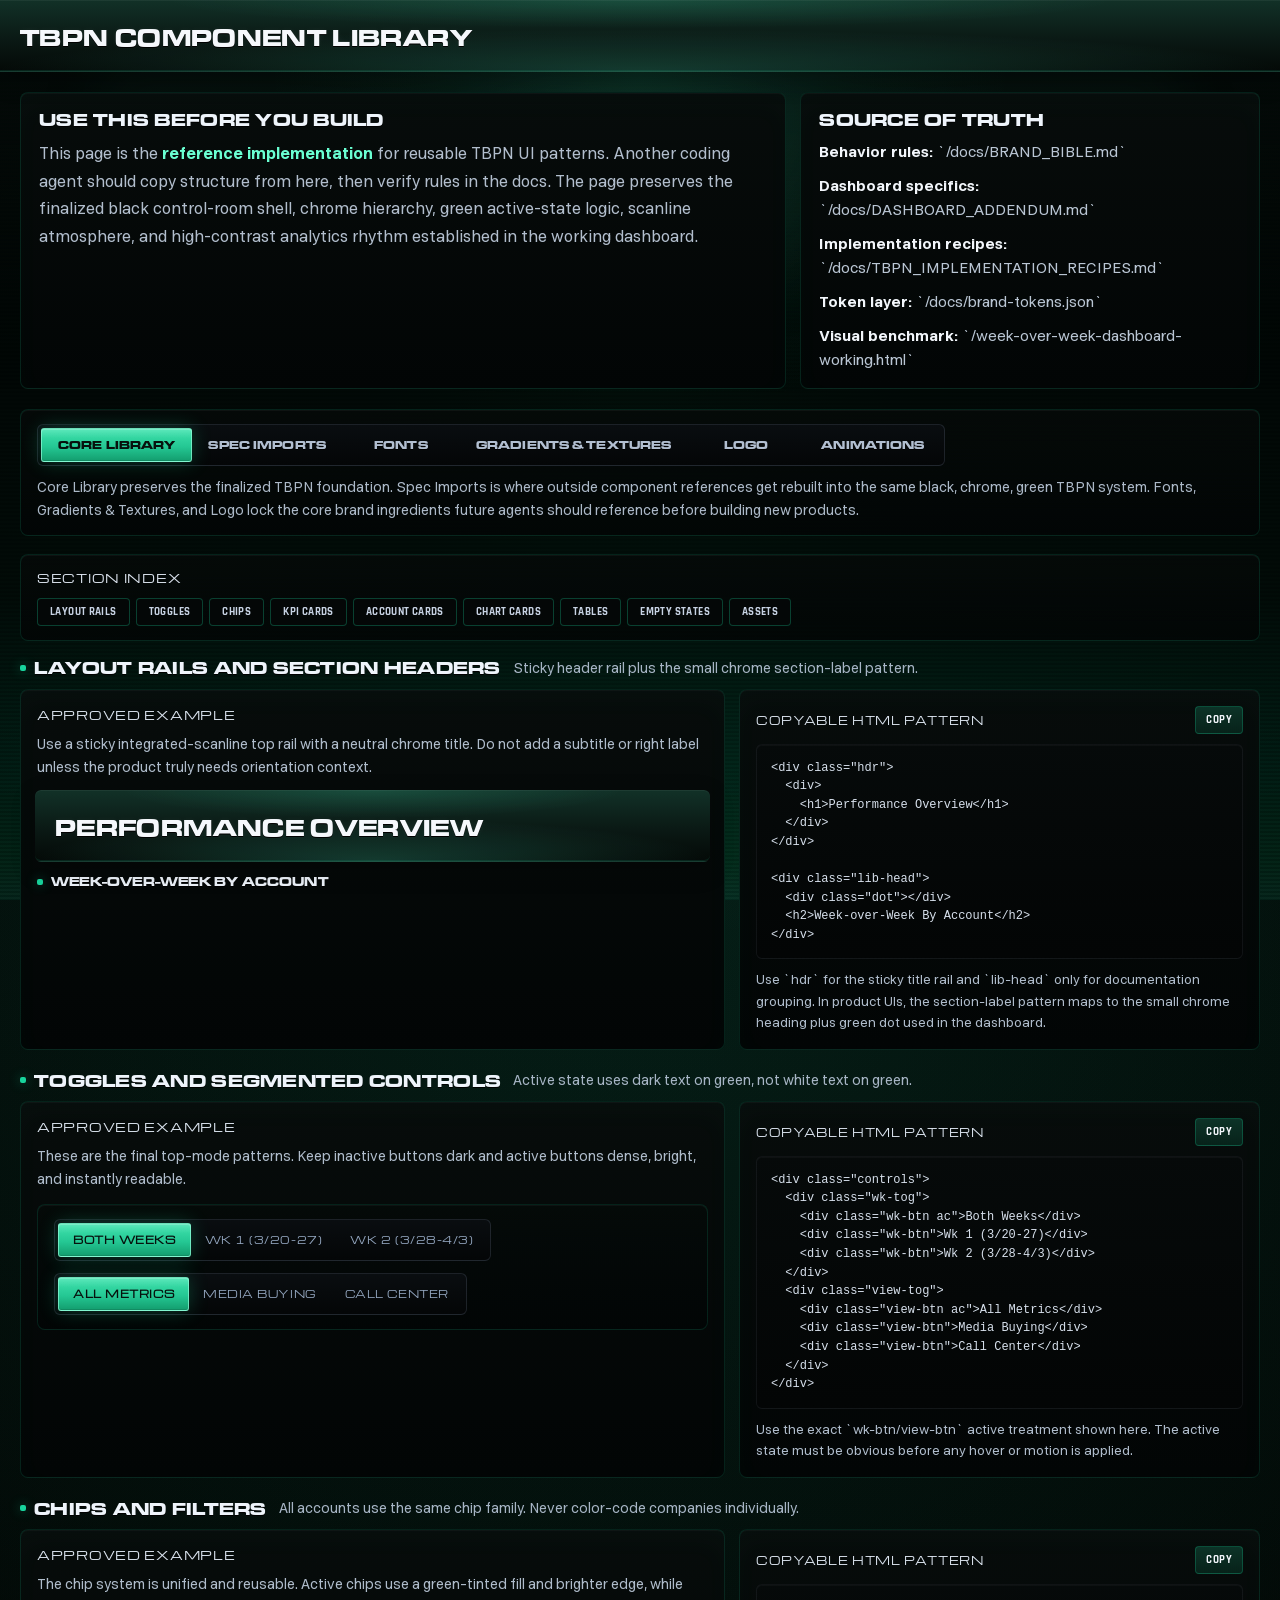
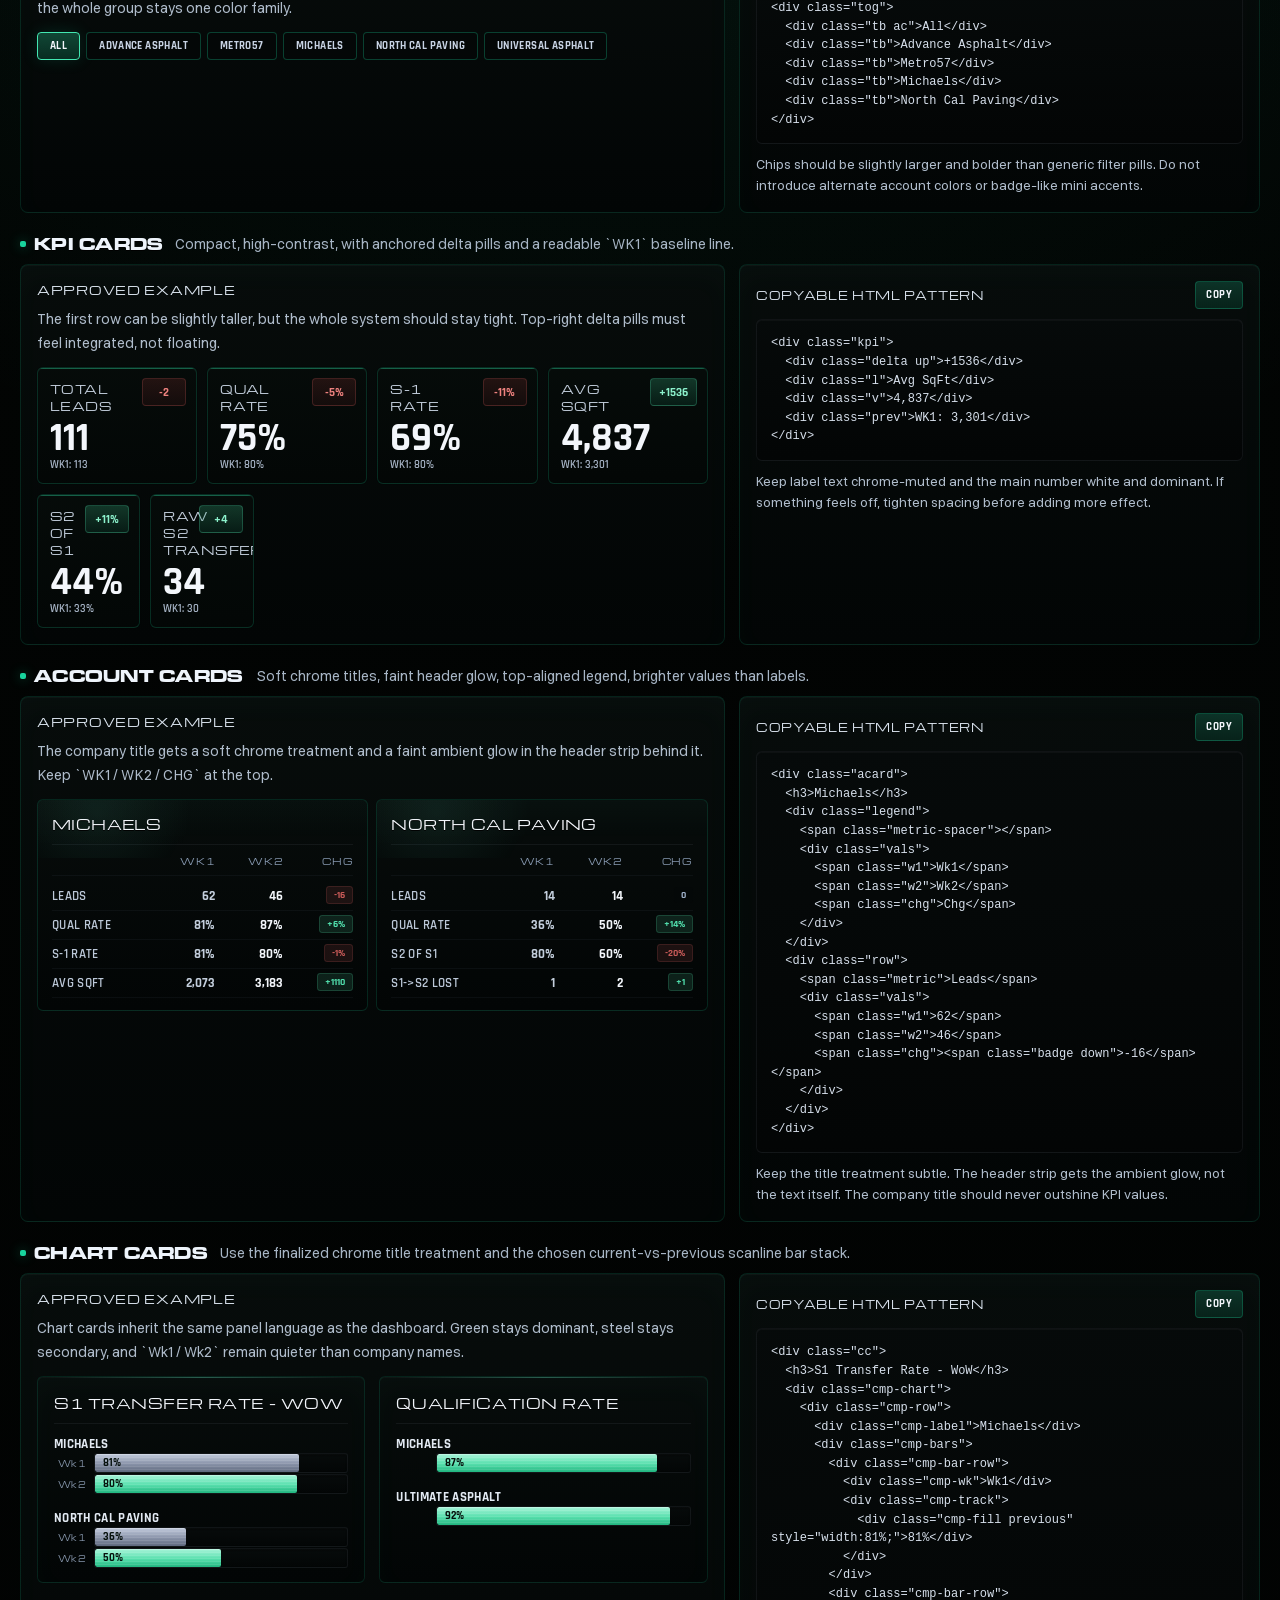
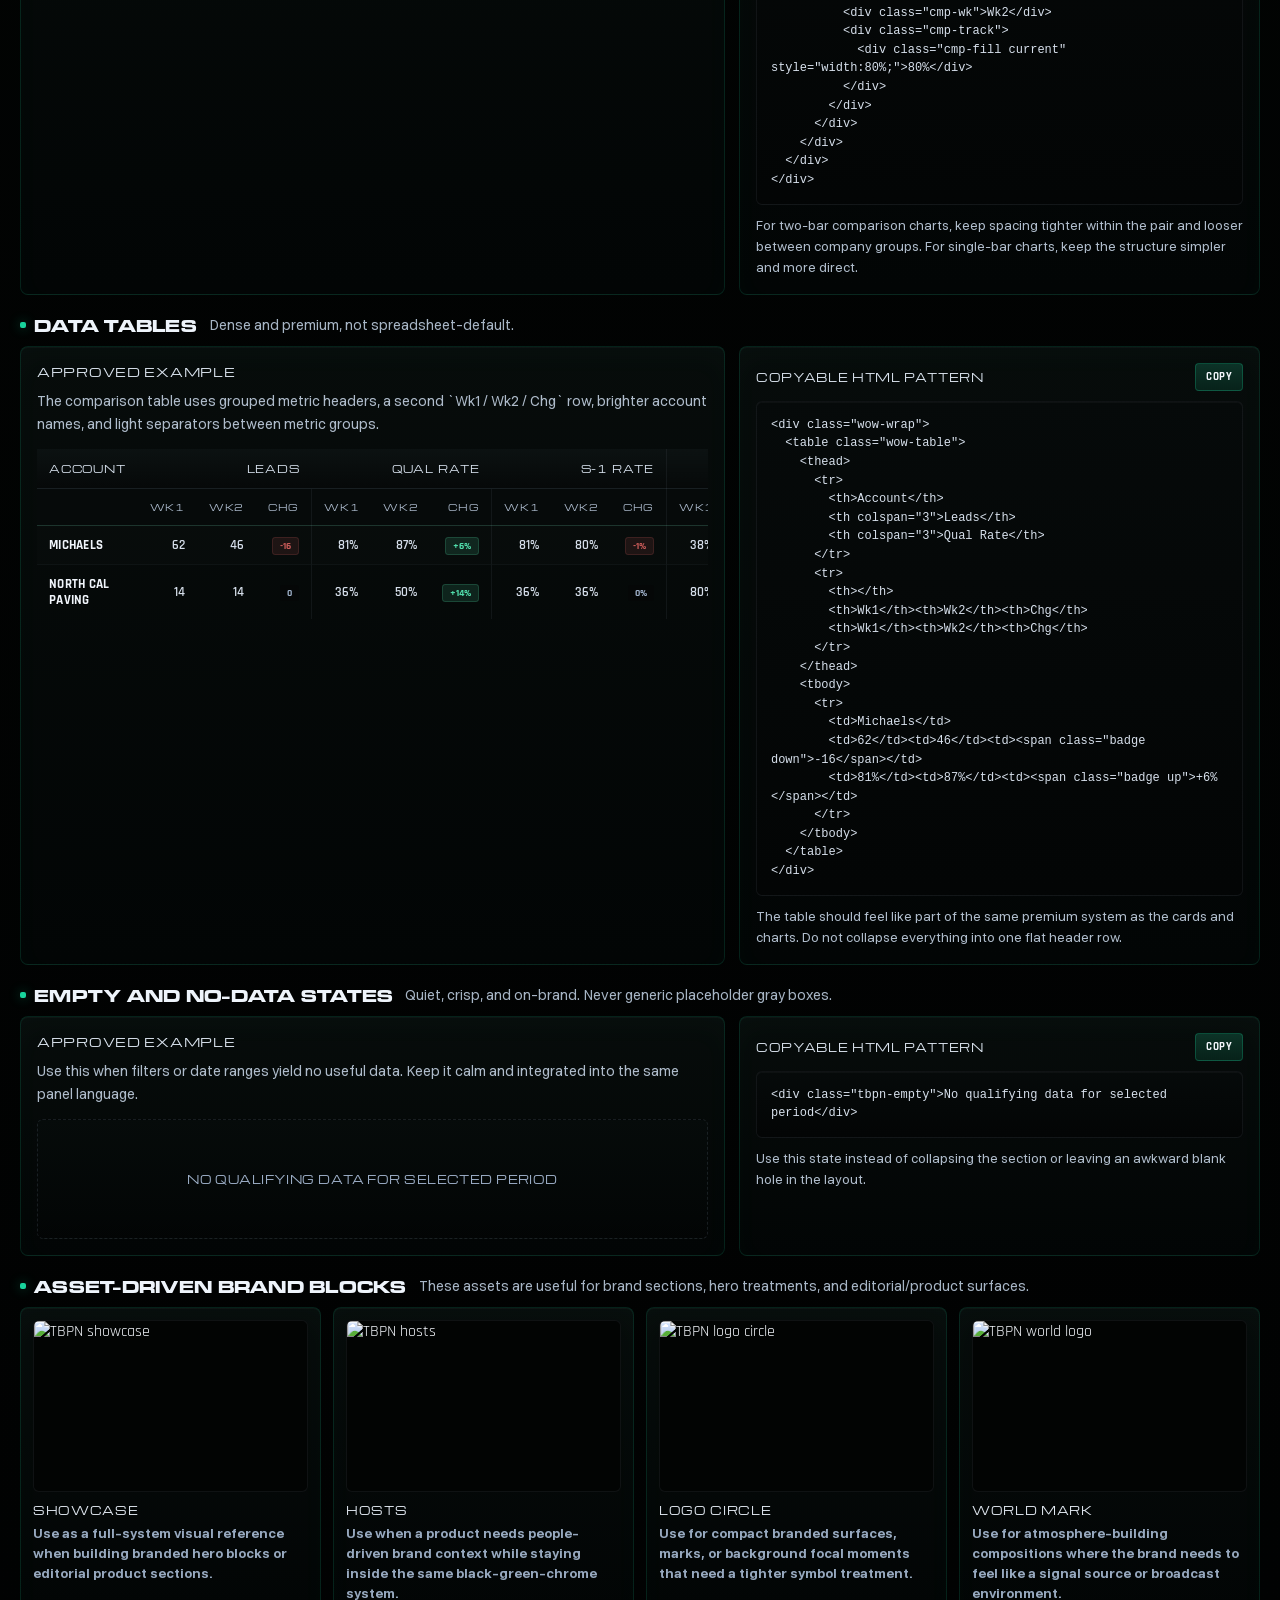
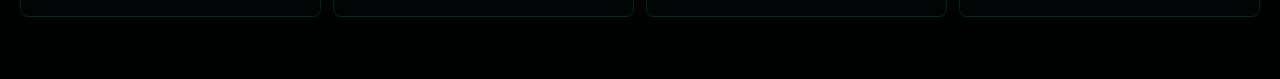
==== tbpn-component-library.html @ f9f066e6 "Initial commit — TBPN brand kit v2.1.0 Complete design system: brand bible, dashboard addendum, impl" ====
<!DOCTYPE html>
<html lang="en">
<head>
<meta charset="UTF-8">
<meta name="viewport" content="width=device-width, initial-scale=1.0">
<title>TBPN Component Library</title>
<link rel="preconnect" href="https://fonts.googleapis.com">
<link rel="preconnect" href="https://fonts.gstatic.com" crossorigin>
<link href="https://fonts.googleapis.com/css2?family=Michroma&family=Rajdhani:wght@400;500;600;700&display=swap" rel="stylesheet">
<style>
@font-face{
  font-family:"Microgramma D Extended Bold";
  src:url("./assets/fonts/Microgramma D Extended Bold.otf") format("opentype");
  font-style:normal;
  font-weight:700;
  font-display:swap;
}
@font-face{
  font-family:"Universal Sans";
  src:url("./assets/fonts/Universal-Sans-400.ttf") format("truetype");
  font-style:normal;
  font-weight:400;
  font-display:swap;
}
@font-face{
  font-family:"Universal Sans";
  src:url("./assets/fonts/Universal-Sans-650.ttf") format("truetype");
  font-style:normal;
  font-weight:650;
  font-display:swap;
}
:root{
  --tbpn-black:#020403;
  --tbpn-studio:#050808;
  --tbpn-panel:rgba(3,10,8,0.80);
  --tbpn-green:#18D39C;
  --tbpn-green-bright:#6AFFD2;
  --tbpn-green-deep:#0D7859;
  --tbpn-chrome-light:#EAF0F7;
  --tbpn-chrome-mid:#98A9C8;
  --tbpn-chrome-dark:#485668;
  --tbpn-text:#F3F6FB;
  --tbpn-muted:#9FB1CA;
  --tbpn-line:rgba(131,255,210,0.17);
  --tbpn-line-chrome:rgba(170,186,223,0.22);
  --tbpn-chrome-gradient:linear-gradient(180deg,#F7FBFF 0%,#B7C5DD 48%,#4B5C73 100%);
  --tbpn-green-gradient:linear-gradient(180deg,#2DE7A9 0%,#0F8C63 100%);
  --tbpn-panel-gradient:linear-gradient(180deg,rgba(6,12,10,0.92),rgba(3,7,6,0.96));
  --current:#52E0AE;
  --previous:#6D7891;
  --negative:#C85A58;
  --g:#52E0AE;
  --gbg:rgba(82,224,174,.12);
  --r:#C85A58;
  --rbg:rgba(200,90,88,.12);
  --page-pad:20px;
  --section-gap:20px;
  --sub-gap:12px;
  --card-gap:8px;
  --card-pad:12px;
  --card-r:4px;
  --tbpn-font-broadcast:"Microgramma D Extended Bold","Microgramma Extd D","Microgramma","Eurostile Extended","Eurostile","Michroma",sans-serif;
  --card-min:82px;
  --chip-h:28px;
  --chip-px:12px;
  --chip-r:4px;
  --chip-text:11px;
  --tab-h:34px;
  --tab-px:14px;
}

*{margin:0;padding:0;box-sizing:border-box;}
html{scroll-behavior:smooth;}
body{
  margin:0;
  min-height:100vh;
  background:
    radial-gradient(circle at 50% -12%, rgba(96,255,208,0.14), transparent 28%),
    radial-gradient(circle at 50% 18%, rgba(24,211,156,0.12), transparent 32%),
    linear-gradient(180deg, #030706 0%, #020403 36%, #010202 100%);
  color:var(--tbpn-text);
  font-family:"Rajdhani",sans-serif;
  -webkit-font-smoothing:antialiased;
  -moz-osx-font-smoothing:grayscale;
  overflow-x:hidden;
}

.tbpn-bg-lines,
.tbpn-bg-atmosphere{
  position:fixed;
  inset:0;
  pointer-events:none;
}
.tbpn-bg-lines{
  z-index:0;
  background-image:linear-gradient(to bottom,#005947 0px,#00AD73 1px,#59E6BF 2px,#00AD73 3px,#005947 4px);
  background-size:100% 4px;
  background-repeat:repeat;
  opacity:0.12;
  mask-image:linear-gradient(180deg, transparent 0%, rgba(0,0,0,0.9) 24%, #000 48%, rgba(0,0,0,0.92) 100%);
}
.tbpn-bg-atmosphere{
  z-index:0;
  background:
    radial-gradient(circle at 50% 16%, rgba(106,255,210,0.28), transparent 20%),
    radial-gradient(circle at 50% 42%, rgba(24,211,156,0.14), transparent 34%),
    linear-gradient(to top,#ffffff 0%,#59E6BF 4%,#00AD99 15%,#00241C 34%,#000000 68%);
  mix-blend-mode:multiply;
  opacity:0.88;
}

.tbpn-app{
  position:relative;
  z-index:1;
}
.tbpn-app::before{
  content:"";
  position:fixed;
  inset:68px 8% auto;
  height:240px;
  pointer-events:none;
  background:
    radial-gradient(circle at 50% 35%, rgba(106,255,210,0.18), transparent 38%),
    linear-gradient(180deg, rgba(14,48,37,0.55), rgba(2,5,4,0));
  filter:blur(28px);
  opacity:0.8;
}

.hdr{
  position:sticky;
  top:0;
  z-index:30;
  padding:22px var(--page-pad) 18px;
  border-bottom:1px solid rgba(131,255,210,0.06);
  background:
    radial-gradient(120% 140% at 50% 100%, rgba(81,255,208,0.20), rgba(81,255,208,0) 42%),
    radial-gradient(84% 90% at 50% 0%, rgba(70,255,196,0.14), rgba(70,255,196,0) 44%),
    linear-gradient(180deg, rgba(18,50,40,0.98), rgba(11,27,22,0.985) 52%, rgba(4,9,7,0.99));
  box-shadow:
    inset 0 1px 0 rgba(255,255,255,0.05),
    inset 0 -1px 0 rgba(24,211,156,0.12),
    0 8px 24px rgba(0,0,0,0.24);
  backdrop-filter:blur(10px);
  -webkit-backdrop-filter:blur(10px);
}
.hdr h1{
  font-family:var(--tbpn-font-broadcast);
  font-size:24px;
  font-weight:400;
  letter-spacing:0.015em;
  text-transform:uppercase;
  color:#f5f8fc;
  text-shadow:0 1px 0 rgba(0,0,0,0.96), 0 0 6px rgba(255,255,255,0.05);
}

.ctr{
  position:relative;
  max-width:1360px;
  margin:0 auto;
  padding:20px var(--page-pad) 40px;
}
.ctr::before{
  content:"";
  position:absolute;
  inset:0 0 auto;
  height:320px;
  pointer-events:none;
  background:
    radial-gradient(circle at 50% 0%, rgba(24,211,156,0.10), transparent 52%),
    linear-gradient(180deg, rgba(7,16,13,0.55), rgba(7,16,13,0));
  opacity:0.95;
}
.ctr > *{
  position:relative;
  z-index:1;
}

.hero{
  display:grid;
  grid-template-columns:minmax(0,1.5fr) minmax(320px,0.9fr);
  gap:14px;
  margin-bottom:20px;
}
.hero-card,
.quick-card,
.lib-card,
.code-card,
.asset-card{
  border:1px solid rgba(24,211,156,0.14);
  border-radius:8px;
  background:
    linear-gradient(180deg, rgba(7,12,11,0.985), rgba(2,5,5,0.985)),
    radial-gradient(circle at 50% -12%, rgba(106,255,210,0.05), transparent 44%),
    linear-gradient(180deg, rgba(106,255,210,0.035), transparent 18%);
  box-shadow:
    inset 0 1px 0 rgba(255,255,255,0.03),
    inset 0 12px 28px rgba(106,255,210,0.018);
}
.hero-card{
  padding:18px 18px 16px;
}
.hero-card h2,
.quick-card h2,
.lib-head h2{
  font-family:var(--tbpn-font-broadcast);
  font-size:18px;
  letter-spacing:0.015em;
  text-transform:uppercase;
  font-weight:400;
  color:#eef4fb;
  line-height:0.95;
  text-shadow:0 1px 0 rgba(0,0,0,0.94), 0 0 4px rgba(255,255,255,0.02);
}
.hero-card p{
  margin-top:12px;
  color:#b2becd;
  font-size:16px;
  line-height:1.72;
  font-weight:400;
  max-width:72ch;
}
.hero-card .hi{color:var(--tbpn-green-bright);font-weight:700;}
.quick-card{
  padding:18px 18px 16px;
}
.quick-card ul{
  margin-top:12px;
  list-style:none;
  display:grid;
  gap:10px;
}
.quick-card li{
  color:#bac6d4;
  font-size:15px;
  font-weight:400;
  line-height:1.6;
}
.quick-card strong{
  color:#f2f6fb;
}

.nav-card{
  margin-bottom:18px;
  padding:14px 16px;
  border:1px solid rgba(24,211,156,0.14);
  border-radius:8px;
  background:linear-gradient(180deg, rgba(5,10,9,0.9), rgba(2,5,5,0.82));
  box-shadow:inset 0 1px 0 rgba(255,255,255,0.04);
}
.nav-card h2{
  font-family:"Michroma",sans-serif;
  font-size:12px;
  font-weight:400;
  letter-spacing:0.06em;
  text-transform:uppercase;
  color:#dce4ef;
  margin-bottom:12px;
}
.nav-links{
  display:flex;
  flex-wrap:wrap;
  gap:6px;
}
.nav-links a{
  display:inline-flex;
  align-items:center;
  justify-content:center;
  height:28px;
  padding:0 12px;
  border-radius:4px;
  border:1px solid rgba(24,211,156,0.28);
  background:rgba(5,8,8,0.92);
  color:#c8d3e4;
  text-decoration:none;
  font-size:11px;
  font-weight:700;
  letter-spacing:0.035em;
  text-transform:uppercase;
  transition:all 180ms ease;
}
.nav-links a:hover{
  border-color:rgba(106,255,210,0.55);
  color:var(--tbpn-text);
  transform:translateY(-1px);
}

.lib-section{
  margin-bottom:22px;
  scroll-margin-top:96px;
}
.lib-head{
  display:flex;
  align-items:center;
  gap:8px;
  margin-bottom:12px;
}
.lib-head .dot{
  width:6px;
  height:6px;
  border-radius:2px;
  background:var(--tbpn-green);
  box-shadow:0 0 12px rgba(24,211,156,0.45);
}
.lib-head p{
  margin-left:4px;
  color:#a7b5c5;
  font-size:14px;
  font-weight:400;
}

.lib-grid{
  display:grid;
  grid-template-columns:minmax(0,1.15fr) minmax(320px,0.85fr);
  gap:14px;
}
.lib-card{
  padding:16px;
}
.demo-title{
  font-family:"Michroma",sans-serif;
  font-size:12px;
  font-weight:400;
  letter-spacing:0.06em;
  text-transform:uppercase;
  color:#dbe4ef;
  margin-bottom:10px;
}
.demo-note{
  margin-bottom:12px;
  color:#afbccb;
  font-size:14px;
  line-height:1.68;
  font-weight:400;
}

.code-card{
  padding:16px;
  display:flex;
  flex-direction:column;
  gap:10px;
}
.code-head{
  display:flex;
  align-items:center;
  justify-content:space-between;
  gap:12px;
}
.code-head h3{
  font-family:"Michroma",sans-serif;
  font-size:11px;
  font-weight:400;
  letter-spacing:0.06em;
  text-transform:uppercase;
  color:#dbe4ef;
}
.copy-btn{
  height:28px;
  padding:0 10px;
  border-radius:4px;
  border:1px solid rgba(24,211,156,0.24);
  background:linear-gradient(180deg, rgba(45,231,169,0.18), rgba(15,140,99,0.18));
  color:#f3f6fb;
  font-family:"Rajdhani",sans-serif;
  font-size:11px;
  font-weight:700;
  letter-spacing:0.04em;
  text-transform:uppercase;
  cursor:pointer;
}
.copy-btn:hover{
  border-color:#43E7B1;
}
.copy-btn.done{
  color:#07110d;
  background:
    linear-gradient(180deg, rgba(255,255,255,0.14), rgba(255,255,255,0) 28%),
    linear-gradient(180deg, #41e4af 0%, #24c793 56%, #139d6e 100%);
}
pre{
  overflow:auto;
  border-radius:6px;
  padding:14px;
  background:linear-gradient(180deg, rgba(6,10,10,0.98), rgba(3,5,5,0.98));
  border:1px solid rgba(159,177,202,0.08);
  box-shadow:inset 0 1px 0 rgba(255,255,255,0.03);
}
code{
  font-family:ui-monospace, SFMono-Regular, Menlo, Monaco, Consolas, "Liberation Mono", monospace;
  font-size:12px;
  line-height:1.55;
  color:#d7e0ec;
  white-space:pre-wrap;
  word-break:break-word;
}
.class-note{
  color:#afbccb;
  font-size:13px;
  line-height:1.62;
  font-weight:400;
}

.mode-card{
  margin-bottom:18px;
  padding:14px 16px;
  border:1px solid rgba(24,211,156,0.14);
  border-radius:8px;
  background:linear-gradient(180deg, rgba(5,10,9,0.9), rgba(2,5,5,0.82));
  box-shadow:inset 0 1px 0 rgba(255,255,255,0.04);
}
.mode-card .view-tog{
  display:inline-flex;
}
.mode-note{
  margin-top:10px;
  color:#acb9c8;
  font-size:14px;
  font-weight:400;
  line-height:1.62;
}
.hero-card p,
.quick-card li,
.mode-note,
.lib-head p,
.demo-note,
.class-note,
.accordion-panel,
.asset-card p,
.font-card p,
.font-hero-note,
.mini-rail .sub,
.mini-help,
.news-note,
.texture-card p,
.logo-card p,
.font-decision span,
.font-rule-card p,
.font-copy-guide p{
  font-family:"Universal Sans","Rajdhani",sans-serif;
  font-weight:400;
  text-shadow:none;
}
.lib-panel{display:none;}
.lib-panel.ac{display:block;}

/* ── TBPN Animation Utility Classes ── */

/* Entrance: Shadow Drop (page load) — heavy landing */
@keyframes tbpn-shadow-drop{
  0%{opacity:0;transform:translateY(-20px) scale(0.95);box-shadow:0 0 0 rgba(0,0,0,0);}
  50%{opacity:1;transform:translateY(5px) scale(1.01);box-shadow:0 12px 28px rgba(0,0,0,0.45), 0 0 32px rgba(24,211,156,0.12);}
  75%{transform:translateY(-2px) scale(1);box-shadow:0 5px 14px rgba(0,0,0,0.28), 0 0 18px rgba(24,211,156,0.07);}
  100%{transform:translateY(0) scale(1);box-shadow:0 2px 8px rgba(0,0,0,0.18), 0 0 12px rgba(24,211,156,0.04);}
}
.tbpn-shadow-drop{animation:tbpn-shadow-drop 300ms cubic-bezier(0.22,0.68,0.35,1.0) both;}

/* Entrance: Scale Fade (tab/panel switch) */
@keyframes tbpn-scale-fade{
  0%{opacity:0;transform:scale(0.98);}
  100%{opacity:1;transform:scale(1);}
}
.tbpn-scale-fade{animation:tbpn-scale-fade 250ms cubic-bezier(0.22,0.68,0.35,1.0) both;}

/* Entrance: Dramatic (Easter egg — major view change) — deeper flip */
@keyframes tbpn-flip-in{
  0%{opacity:0;transform:perspective(600px) rotateX(-85deg);box-shadow:0 0 0 rgba(0,0,0,0);}
  60%{opacity:1;transform:perspective(600px) rotateX(10deg);box-shadow:0 8px 24px rgba(0,0,0,0.35), 0 0 24px rgba(24,211,156,0.10);}
  80%{transform:perspective(600px) rotateX(-3deg);}
  100%{transform:perspective(600px) rotateX(0deg);box-shadow:0 4px 16px rgba(0,0,0,0.22), 0 0 20px rgba(24,211,156,0.06);}
}
.tbpn-flip-in{animation:tbpn-flip-in 350ms cubic-bezier(0.22,0.68,0.35,1.0) both;}

/* Toggle Pulse (active state) */
@keyframes tbpn-pulse-activate{
  0%{box-shadow:0 0 0 0 rgba(65,228,175,0.55);}
  50%{box-shadow:0 0 16px 4px rgba(65,228,175,0.35);}
  100%{box-shadow:0 0 0 0 rgba(65,228,175,0);}
}
.tbpn-pulse-activate{animation:tbpn-pulse-activate 200ms ease-out;}

/* Hover: Micro Lift + Shadow */
.tbpn-hover-lift{
  transition:transform 200ms cubic-bezier(0.22,0.68,0.35,1.0), box-shadow 200ms cubic-bezier(0.22,0.68,0.35,1.0);
}
.tbpn-hover-lift:hover{
  transform:translateY(-2px);
  box-shadow:0 8px 24px rgba(0,0,0,0.28), 0 0 16px rgba(24,211,156,0.06);
}

/* Chart Bar Grow — with per-bar stagger */
@keyframes tbpn-bar-grow{
  0%{width:0%;opacity:0.6;}
  100%{opacity:1;}
}
.tbpn-bar-grow-item{animation:tbpn-bar-grow 350ms cubic-bezier(0.22,0.68,0.35,1.0) both;animation-delay:calc(var(--bar-i,0) * 175ms);}

/* Chip Select */
@keyframes tbpn-chip-pop{
  0%{transform:scale(1);}
  50%{transform:scale(1.06);}
  100%{transform:scale(1);}
}
.tbpn-chip-pop{animation:tbpn-chip-pop 200ms cubic-bezier(0.22,0.68,0.35,1.0);}

/* Stagger Entrance */
.tbpn-stagger{animation:tbpn-shadow-drop 250ms cubic-bezier(0.22,0.68,0.35,1.0) both;animation-delay:calc(var(--i,0) * 50ms);}

/* Heartbeat / Pulse — attention draw for KPIs or alerts */
@keyframes tbpn-heartbeat{
  0%{transform:scale(1);}
  14%{transform:scale(1.06);}
  28%{transform:scale(1);}
  42%{transform:scale(1.04);}
  56%{transform:scale(1);}
  100%{transform:scale(1);}
}
.tbpn-heartbeat{animation:tbpn-heartbeat 600ms cubic-bezier(0.22,0.68,0.35,1.0) both;}

/* Shadow Inset Press — button click feedback */
@keyframes tbpn-shadow-press{
  0%{box-shadow:0 2px 8px rgba(0,0,0,0.18), 0 0 12px rgba(24,211,156,0.04);transform:translateY(0);}
  50%{box-shadow:inset 0 2px 8px rgba(0,0,0,0.45), inset 0 1px 3px rgba(0,0,0,0.3), 0 0 8px rgba(24,211,156,0.06);transform:translateY(1px);}
  100%{box-shadow:0 2px 8px rgba(0,0,0,0.18), 0 0 12px rgba(24,211,156,0.04);transform:translateY(0);}
}
.tbpn-shadow-press{animation:tbpn-shadow-press 200ms cubic-bezier(0.22,0.68,0.35,1.0);}

/* Replay button — green treatment */
.replay-btn{
  height:28px;
  padding:0 12px;
  border-radius:4px;
  border:1px solid rgba(24,211,156,0.38);
  background:linear-gradient(180deg, rgba(45,231,169,0.14), rgba(15,140,99,0.14));
  color:#d5f0e6;
  font-family:"Rajdhani",sans-serif;
  font-size:11px;
  font-weight:700;
  letter-spacing:0.04em;
  text-transform:uppercase;
  cursor:pointer;
  transition:all 180ms ease;
}
.replay-btn:hover{
  border-color:rgba(152,255,222,0.65);
  background:linear-gradient(180deg, rgba(255,255,255,0.14), rgba(255,255,255,0) 28%), linear-gradient(180deg, #41e4af 0%, #24c793 56%, #139d6e 100%);
  color:#07110d;
}

.split-demo{
  display:grid;
  grid-template-columns:repeat(2,minmax(0,1fr));
  gap:10px;
}
.subdemo{
  padding:12px;
  border:1px solid rgba(159,177,202,0.08);
  border-radius:6px;
  background:linear-gradient(180deg, rgba(6,10,10,0.86), rgba(3,5,5,0.92));
}
.subdemo h4{
  margin-bottom:10px;
  font-family:"Michroma",sans-serif;
  font-size:10px;
  letter-spacing:0.06em;
  text-transform:uppercase;
  color:#cfd8e6;
  font-weight:400;
}

.tbpn-accordion{
  display:flex;
  flex-direction:column;
  gap:8px;
}
.tbpn-accordion details{
  border:1px solid rgba(24,211,156,0.14);
  border-radius:6px;
  background:
    linear-gradient(180deg, rgba(8,13,12,0.96), rgba(4,7,7,0.98)),
    radial-gradient(circle at 10% 0%, rgba(106,255,210,0.03), transparent 40%);
  overflow:hidden;
}
.tbpn-accordion summary{
  list-style:none;
  cursor:pointer;
  padding:14px 16px;
  display:flex;
  align-items:center;
  justify-content:space-between;
  gap:16px;
  font-family:"Michroma",sans-serif;
  font-size:12px;
  letter-spacing:0.045em;
  text-transform:uppercase;
  color:#e4ebf4;
}
.tbpn-accordion summary::-webkit-details-marker{display:none;}
.tbpn-accordion summary::after{
  content:"+";
  color:#8db6a9;
  font-size:14px;
}
.tbpn-accordion details[open]{
  border-color:rgba(67,231,177,0.26);
  box-shadow:0 0 18px rgba(24,211,156,0.08);
}
.tbpn-accordion details[open] summary{
  background:
    linear-gradient(180deg, rgba(45,231,169,0.10), rgba(15,140,99,0.02)),
    linear-gradient(180deg, rgba(8,13,12,0.96), rgba(4,7,7,0.98));
  color:#f3f7fb;
}
.tbpn-accordion details[open] summary::after{
  content:"−";
  color:#6affd2;
}
.accordion-panel{
  padding:0 16px 16px;
  color:#b7c3d1;
  font-size:14px;
  line-height:1.72;
  font-weight:400;
}
.accordion-panel a{
  color:#6affd2;
  text-decoration:none;
  font-weight:700;
}

.tbpn-banner-stack{
  display:grid;
  gap:10px;
}
.tbpn-banner{
  display:flex;
  align-items:flex-start;
  justify-content:space-between;
  gap:14px;
  padding:14px 16px;
  border:1px solid rgba(159,177,202,0.12);
  border-radius:6px;
  background:
    linear-gradient(180deg, rgba(8,13,12,0.96), rgba(4,7,7,0.98)),
    radial-gradient(circle at 8% 0%, rgba(106,255,210,0.03), transparent 40%);
  position:relative;
  overflow:hidden;
}
.tbpn-banner::before{
  content:"";
  position:absolute;
  inset:0 auto 0 0;
  width:3px;
}
.tbpn-banner.info::before{
  background:linear-gradient(180deg, rgba(199,214,232,0.9), rgba(109,129,152,0.9));
}
.tbpn-banner.success::before{
  background:linear-gradient(180deg, #6affd2, #18d39c);
}
.tbpn-banner.warning::before{
  background:linear-gradient(180deg, rgba(120,255,216,0.88), rgba(13,120,89,0.92));
}
.tbpn-banner.info{
  border-color:rgba(170,186,223,0.16);
}
.tbpn-banner.success{
  border-color:rgba(82,224,174,0.18);
}
.tbpn-banner.warning{
  border-color:rgba(82,224,174,0.16);
}
.tbpn-banner .content strong{
  display:block;
  margin-bottom:4px;
  color:#eef4fb;
  font-size:14px;
  letter-spacing:0.03em;
  text-transform:uppercase;
}
.tbpn-banner .content p{
  color:#9dafc4;
  font-size:14px;
  line-height:1.55;
  font-weight:600;
}
.tbpn-banner .action{
  color:#6affd2;
  font-size:12px;
  font-weight:700;
  text-transform:uppercase;
  letter-spacing:0.05em;
  white-space:nowrap;
}
.tbpn-banner.info .action{
  color:#d9e3ef;
}

.avatar-showcase{
  display:grid;
  gap:12px;
}
.avatar-row{
  display:flex;
  flex-wrap:wrap;
  gap:12px;
  align-items:center;
}
.tbpn-avatar{
  width:44px;
  height:44px;
  border-radius:999px;
  display:grid;
  place-items:center;
  position:relative;
  font-family:"Michroma",sans-serif;
  font-size:12px;
  letter-spacing:0.04em;
  color:#eef4fb;
  background:
    radial-gradient(circle at 30% 20%, rgba(255,255,255,0.14), transparent 38%),
    linear-gradient(180deg, #16211f 0%, #0b1110 100%);
  border:1px solid rgba(159,177,202,0.18);
  box-shadow:inset 0 1px 0 rgba(255,255,255,0.05), 0 0 16px rgba(24,211,156,0.05);
}
.tbpn-avatar.online{
  border-color:rgba(82,224,174,0.4);
  box-shadow:inset 0 1px 0 rgba(255,255,255,0.05), 0 0 18px rgba(24,211,156,0.10);
}
.tbpn-avatar .status{
  position:absolute;
  right:-1px;
  bottom:-1px;
  width:12px;
  height:12px;
  border-radius:999px;
  border:2px solid #07100f;
  background:#6affd2;
  box-shadow:0 0 10px rgba(24,211,156,0.5);
}
.tbpn-avatar.small{width:32px;height:32px;font-size:9px;}
.tbpn-avatar.large{width:56px;height:56px;font-size:14px;}
.avatar-group{
  display:flex;
  align-items:center;
}
.avatar-group .tbpn-avatar{
  margin-left:-8px;
}
.avatar-group .tbpn-avatar:first-child{
  margin-left:0;
}
.avatar-meta{
  color:#9dafc4;
  font-size:13px;
  font-weight:600;
}

.badge-grid{
  display:grid;
  grid-template-columns:repeat(2,minmax(0,1fr));
  gap:10px;
}
.badge-card{
  padding:12px;
  border:1px solid rgba(159,177,202,0.08);
  border-radius:6px;
  background:linear-gradient(180deg, rgba(6,10,10,0.86), rgba(3,5,5,0.92));
  position:relative;
  min-height:92px;
}
.badge-label{
  font-family:"Michroma",sans-serif;
  font-size:10px;
  letter-spacing:0.06em;
  text-transform:uppercase;
  color:#d2dbe7;
  margin-bottom:10px;
}
.badge-anchor{
  position:relative;
  width:max-content;
}
.notify-dot{
  position:absolute;
  top:-6px;
  right:-6px;
  min-width:18px;
  height:18px;
  padding:0 5px;
  border-radius:999px;
  display:inline-flex;
  align-items:center;
  justify-content:center;
  font-size:10px;
  font-weight:700;
  background:linear-gradient(180deg, rgba(200,90,88,0.92), rgba(115,39,37,0.95));
  color:#fff5f4;
  border:1px solid rgba(255,170,164,0.18);
}
.signal-dot{
  display:inline-flex;
  align-items:center;
  gap:8px;
  color:#c9d5e3;
  font-size:14px;
  font-weight:600;
}
.signal-dot::before{
  content:"";
  width:10px;
  height:10px;
  border-radius:999px;
  background:#6affd2;
  box-shadow:0 0 12px rgba(24,211,156,0.45);
}
.signal-dot.warn::before{
  background:#ffbf59;
  box-shadow:0 0 12px rgba(255,191,89,0.3);
}
.ribbon-card{
  overflow:hidden;
}
.ribbon{
  position:absolute;
  top:14px;
  right:-30px;
  transform:rotate(36deg);
  width:120px;
  text-align:center;
  padding:5px 0;
  font-size:10px;
  font-weight:700;
  letter-spacing:0.06em;
  text-transform:uppercase;
  color:#07110d;
  background:
    linear-gradient(180deg, rgba(255,255,255,0.14), rgba(255,255,255,0) 28%),
    linear-gradient(180deg, #41e4af 0%, #24c793 56%, #139d6e 100%);
}

.chip-variants{
  display:flex;
  flex-wrap:wrap;
  gap:8px;
}
.tb.dismiss{
  padding-right:8px;
  gap:8px;
}
.tb .chip-x{
  display:inline-grid;
  place-items:center;
  width:16px;
  height:16px;
  border-radius:999px;
  background:rgba(255,255,255,0.08);
  font-size:10px;
  line-height:1;
}
.tb.icon::before{
  content:"•";
  font-size:12px;
  margin-right:6px;
  color:#6affd2;
}

.tbpn-breadcrumb{
  display:flex;
  flex-wrap:wrap;
  align-items:center;
  gap:8px;
  color:#96a8be;
  font-size:13px;
  font-weight:600;
}
.tbpn-breadcrumb a{
  color:#cfd8e6;
  text-decoration:none;
}
.tbpn-breadcrumb .current{
  color:#6affd2;
  font-weight:700;
}
.tbpn-breadcrumb .sep{
  color:#5b6c83;
  font-family:"Michroma",sans-serif;
  font-size:10px;
}
.breadcrumb-shell{
  display:grid;
  gap:12px;
}

.incoming-note{
  padding:14px 16px;
  border:1px dashed rgba(159,177,202,0.16);
  border-radius:8px;
  background:linear-gradient(180deg, rgba(6,10,10,0.76), rgba(3,5,5,0.88));
  color:#9dafc4;
  font-size:14px;
  line-height:1.6;
  font-weight:600;
  margin-bottom:18px;
}
.incoming-note strong{
  color:#eff4fb;
}

.button-cluster{
  display:flex;
  flex-wrap:wrap;
  gap:10px;
  align-items:center;
}
.tbpn-btn{
  height:36px;
  padding:0 14px;
  border-radius:5px;
  border:1px solid rgba(159,177,202,0.16);
  background:linear-gradient(180deg, rgba(10,14,17,0.95), rgba(4,6,7,0.98));
  color:#d5deea;
  font-family:"Michroma",sans-serif;
  font-size:10px;
  letter-spacing:0.05em;
  text-transform:uppercase;
  display:inline-flex;
  align-items:center;
  justify-content:center;
  gap:8px;
  cursor:pointer;
}
.tbpn-btn.primary{
  background:
    linear-gradient(180deg, rgba(255,255,255,0.14), rgba(255,255,255,0) 28%),
    linear-gradient(180deg, #41e4af 0%, #24c793 56%, #139d6e 100%);
  color:#07110d;
  border-color:rgba(152,255,222,0.65);
  font-weight:700;
  box-shadow:inset 0 1px 0 rgba(255,255,255,0.2), 0 0 18px rgba(29,229,164,0.18);
}
.tbpn-btn.subtle{
  background:linear-gradient(180deg, rgba(16,22,25,0.95), rgba(6,8,10,0.98));
  color:#b9c8db;
}
.tbpn-btn.ghost{
  background:rgba(5,8,8,0.18);
  color:#cfd8e6;
}
.tbpn-btn.icon-only{
  width:36px;
  padding:0;
}
.tbpn-btn.copy{
  font-family:"Rajdhani",sans-serif;
  font-size:11px;
  letter-spacing:0.04em;
  font-weight:700;
}
.tbpn-btn .dot-mini{
  width:8px;
  height:8px;
  border-radius:999px;
  background:#6affd2;
  box-shadow:0 0 10px rgba(24,211,156,0.4);
}
.tbpn-button-group{
  display:inline-flex;
  border:1px solid rgba(159,177,202,0.16);
  border-radius:6px;
  overflow:hidden;
  background:linear-gradient(180deg, rgba(10,14,17,0.95), rgba(4,6,7,0.98));
}
.tbpn-button-group .tbpn-btn{
  border:none;
  border-right:1px solid rgba(159,177,202,0.12);
  border-radius:0;
}
.tbpn-button-group .tbpn-btn:last-child{
  border-right:none;
}
.tbpn-button-dock{
  display:flex;
  justify-content:flex-end;
  gap:10px;
  padding-top:12px;
  border-top:1px solid rgba(159,177,202,0.08);
}

.card-stack{
  display:grid;
  gap:12px;
}
.tbpn-card{
  border:1px solid rgba(24,211,156,0.14);
  border-radius:8px;
  overflow:hidden;
  background:
    linear-gradient(180deg, rgba(7,12,11,0.985), rgba(2,5,5,0.985)),
    radial-gradient(circle at 8% 0%, rgba(106,255,210,0.04), transparent 38%);
  box-shadow:inset 0 1px 0 rgba(255,255,255,0.03);
}
.tbpn-card-head{
  padding:14px 16px 12px;
  border-bottom:1px solid rgba(159,177,202,0.08);
}
.tbpn-card-head h4{
  font-family:"Michroma",sans-serif;
  font-size:12px;
  letter-spacing:0.05em;
  text-transform:uppercase;
  color:#edf3fb;
  font-weight:400;
}
.tbpn-card-head p{
  margin-top:8px;
  color:#9dafc4;
  font-size:14px;
  line-height:1.55;
  font-weight:600;
}
.tbpn-card-body{
  padding:14px 16px 16px;
  color:#c7d3e2;
  font-size:14px;
  line-height:1.6;
  font-weight:600;
}
.tbpn-card-row{
  display:grid;
  grid-template-columns:repeat(3,minmax(0,1fr));
  gap:10px;
}
.tbpn-message-card{
  border-color:rgba(82,224,174,0.16);
}

.tbpn-carousel{
  display:grid;
  gap:12px;
}
.carousel-track{
  display:grid;
  grid-template-columns:repeat(3,minmax(0,1fr));
  gap:10px;
}
.carousel-slide{
  min-height:180px;
  padding:16px;
  border:1px solid rgba(24,211,156,0.14);
  border-radius:8px;
  background:
    linear-gradient(180deg, rgba(7,12,11,0.98), rgba(2,5,5,0.98)),
    radial-gradient(circle at 50% -10%, rgba(106,255,210,0.05), transparent 40%);
  display:flex;
  flex-direction:column;
  justify-content:flex-end;
}
.carousel-slide .kicker{
  font-family:"Michroma",sans-serif;
  font-size:10px;
  letter-spacing:0.06em;
  text-transform:uppercase;
  color:#8ea0b7;
}
.carousel-slide h4{
  margin-top:10px;
  font-family:"Michroma",sans-serif;
  font-size:13px;
  font-weight:400;
  letter-spacing:0.04em;
  text-transform:uppercase;
  color:#edf3fb;
}
.carousel-slide p{
  margin-top:10px;
  color:#9dafc4;
  font-size:14px;
  line-height:1.55;
  font-weight:600;
}
.carousel-controls{
  display:flex;
  align-items:center;
  justify-content:space-between;
}
.carousel-dots{
  display:flex;
  gap:6px;
}
.carousel-dots span{
  width:28px;
  height:4px;
  border-radius:999px;
  background:rgba(159,177,202,0.18);
}
.carousel-dots span.ac{
  background:linear-gradient(90deg, #6affd2, #18d39c);
  box-shadow:0 0 12px rgba(24,211,156,0.22);
}

.check-grid{
  display:grid;
  grid-template-columns:repeat(2,minmax(0,1fr));
  gap:10px;
}
.tbpn-check{
  display:flex;
  align-items:flex-start;
  gap:10px;
  padding:12px;
  border:1px solid rgba(159,177,202,0.08);
  border-radius:6px;
  background:linear-gradient(180deg, rgba(6,10,10,0.86), rgba(3,5,5,0.92));
}
.tbpn-check input{
  appearance:none;
  width:18px;
  height:18px;
  margin-top:1px;
  border-radius:4px;
  border:1px solid rgba(159,177,202,0.26);
  background:rgba(5,8,8,0.94);
  position:relative;
  flex-shrink:0;
}
.tbpn-check input:checked{
  background:
    linear-gradient(180deg, rgba(255,255,255,0.12), rgba(255,255,255,0) 28%),
    linear-gradient(180deg, #41e4af 0%, #24c793 56%, #139d6e 100%);
  border-color:rgba(152,255,222,0.65);
}
.tbpn-check input:checked::after{
  content:"";
  position:absolute;
  inset:3px 5px 4px 5px;
  border-right:2px solid #07110d;
  border-bottom:2px solid #07110d;
  transform:rotate(45deg);
}
.tbpn-check strong{
  display:block;
  color:#eef4fb;
  font-size:14px;
  text-transform:uppercase;
  letter-spacing:0.03em;
}
.tbpn-check span{
  display:block;
  margin-top:4px;
  color:#97aac1;
  font-size:13px;
  line-height:1.55;
  font-weight:600;
}

.color-shell{
  display:grid;
  grid-template-columns:260px 1fr;
  gap:12px;
}
.color-box{
  min-height:180px;
  border-radius:8px;
  border:1px solid rgba(159,177,202,0.10);
  background:
    linear-gradient(135deg, #6affd2 0%, #18d39c 38%, #0d7859 100%);
  box-shadow:inset 0 1px 0 rgba(255,255,255,0.16);
}
.color-panel{
  padding:14px 16px;
  border:1px solid rgba(159,177,202,0.08);
  border-radius:8px;
  background:linear-gradient(180deg, rgba(6,10,10,0.86), rgba(3,5,5,0.92));
}
.swatch-row{
  display:flex;
  gap:8px;
  margin-top:12px;
}
.swatch{
  width:32px;
  height:32px;
  border-radius:6px;
  border:1px solid rgba(255,255,255,0.08);
}
.range-stack{
  margin-top:12px;
  display:grid;
  gap:10px;
}
.range-stack label{
  display:grid;
  gap:6px;
  color:#d4deea;
  font-size:12px;
  text-transform:uppercase;
  letter-spacing:0.04em;
  font-family:"Michroma",sans-serif;
}
.range-stack input[type="range"]{
  width:100%;
  accent-color:#18d39c;
}

.combo-stack{
  display:grid;
  gap:12px;
}
.combo-shell{
  border:1px solid rgba(159,177,202,0.14);
  border-radius:8px;
  background:linear-gradient(180deg, rgba(7,12,11,0.98), rgba(3,5,5,0.98));
  overflow:hidden;
}
.combo-input{
  display:flex;
  align-items:center;
  gap:10px;
  padding:12px 14px;
  border-bottom:1px solid rgba(159,177,202,0.08);
}
.combo-input input{
  width:100%;
  border:none;
  outline:none;
  background:transparent;
  color:#edf4fb;
  font-size:15px;
  font-weight:600;
  font-family:"Rajdhani",sans-serif;
}
.combo-input .combo-caret{
  color:#7f92ab;
  font-family:"Michroma",sans-serif;
  font-size:12px;
}
.combo-list{
  display:grid;
}
.combo-option{
  padding:12px 14px;
  border-top:1px solid rgba(159,177,202,0.05);
  color:#a5b7cb;
  font-size:14px;
  font-weight:600;
}
.combo-option strong{
  display:block;
  color:#eff4fb;
  font-size:13px;
  text-transform:uppercase;
  letter-spacing:0.03em;
}
.combo-option.ac{
  background:
    linear-gradient(180deg, rgba(45,231,169,0.10), rgba(15,140,99,0.02)),
    linear-gradient(180deg, rgba(8,13,12,0.96), rgba(4,7,7,0.98));
  color:#cbe0d8;
}

.date-grid{
  display:grid;
  grid-template-columns:1fr 1fr;
  gap:12px;
}
.date-shell{
  border:1px solid rgba(159,177,202,0.14);
  border-radius:8px;
  background:linear-gradient(180deg, rgba(7,12,11,0.98), rgba(3,5,5,0.98));
  padding:14px;
}
.date-field{
  display:flex;
  align-items:center;
  justify-content:space-between;
  gap:12px;
  padding:12px 14px;
  border:1px solid rgba(159,177,202,0.12);
  border-radius:6px;
  background:rgba(5,8,8,0.6);
  color:#edf4fb;
  font-size:15px;
  font-weight:600;
}
.date-field .hint{
  color:#8ea2bb;
  font-size:13px;
  font-weight:600;
}
.mini-calendar{
  margin-top:12px;
  display:grid;
  gap:8px;
}
.mini-cal-head{
  display:flex;
  justify-content:space-between;
  align-items:center;
  color:#d5deea;
  font-family:"Michroma",sans-serif;
  font-size:10px;
  letter-spacing:0.05em;
  text-transform:uppercase;
}
.mini-cal-grid{
  display:grid;
  grid-template-columns:repeat(7,1fr);
  gap:6px;
}
.mini-cal-grid span{
  display:grid;
  place-items:center;
  aspect-ratio:1;
  border-radius:6px;
  background:rgba(255,255,255,0.02);
  color:#9dafc4;
  font-size:12px;
  font-weight:700;
}
.mini-cal-grid span.day{
  background:rgba(255,255,255,0.01);
  color:#6e839d;
  font-family:"Michroma",sans-serif;
  font-size:9px;
  letter-spacing:0.04em;
}
.mini-cal-grid span.ac{
  background:
    linear-gradient(180deg, rgba(255,255,255,0.14), rgba(255,255,255,0) 28%),
    linear-gradient(180deg, #41e4af 0%, #24c793 56%, #139d6e 100%);
  color:#07110d;
}
.mini-cal-grid span.range{
  background:rgba(45,231,169,0.18);
  color:#dff8ef;
}

.drawer-stage{
  position:relative;
  min-height:320px;
  border:1px solid rgba(159,177,202,0.10);
  border-radius:8px;
  overflow:hidden;
  background:
    linear-gradient(180deg, rgba(7,12,11,0.98), rgba(3,5,5,0.98)),
    radial-gradient(circle at 60% 12%, rgba(106,255,210,0.03), transparent 30%);
}
.drawer-shell{
  position:absolute;
  top:0;
  right:0;
  width:min(360px, 92%);
  height:100%;
  border-left:1px solid rgba(24,211,156,0.18);
  background:
    linear-gradient(180deg, rgba(9,14,13,0.99), rgba(4,6,6,0.99)),
    radial-gradient(circle at 12% 0%, rgba(106,255,210,0.04), transparent 36%);
  box-shadow:-18px 0 32px rgba(0,0,0,0.28);
  display:flex;
  flex-direction:column;
}
.drawer-head{
  padding:16px;
  border-bottom:1px solid rgba(159,177,202,0.08);
}
.drawer-head h4{
  font-family:"Michroma",sans-serif;
  font-size:12px;
  font-weight:400;
  letter-spacing:0.05em;
  text-transform:uppercase;
  color:#eef4fb;
}
.drawer-head p{
  margin-top:8px;
  color:#9dafc4;
  font-size:14px;
  line-height:1.55;
  font-weight:600;
}
.drawer-body{
  padding:16px;
  display:grid;
  gap:12px;
}
.drawer-field{
  display:grid;
  gap:6px;
}
.drawer-field label{
  font-family:"Michroma",sans-serif;
  font-size:10px;
  letter-spacing:0.05em;
  text-transform:uppercase;
  color:#95a8c0;
}
.drawer-box{
  min-height:42px;
  border:1px solid rgba(159,177,202,0.12);
  border-radius:6px;
  background:rgba(5,8,8,0.72);
  display:flex;
  align-items:center;
  padding:0 12px;
  color:#eef4fb;
  font-size:14px;
  font-weight:600;
}

.menu-stack{
  display:grid;
  gap:12px;
}
.tbpn-menubar{
  display:flex;
  flex-wrap:wrap;
  gap:6px;
  padding:8px;
  border:1px solid rgba(159,177,202,0.12);
  border-radius:8px;
  background:linear-gradient(180deg, rgba(8,13,12,0.96), rgba(4,7,7,0.98));
}
.tbpn-menu-item{
  display:inline-flex;
  align-items:center;
  gap:8px;
  min-height:34px;
  padding:0 12px;
  border-radius:5px;
  border:1px solid transparent;
  color:#d3deeb;
  font-size:13px;
  font-weight:700;
  text-transform:uppercase;
  letter-spacing:0.035em;
}
.tbpn-menu-item.ac{
  border-color:rgba(152,255,222,0.58);
  background:
    linear-gradient(180deg, rgba(255,255,255,0.14), rgba(255,255,255,0) 28%),
    linear-gradient(180deg, #41e4af 0%, #24c793 56%, #139d6e 100%);
  color:#07110d;
  box-shadow:0 0 18px rgba(24,211,156,0.18);
}
.tbpn-dropdown{
  width:min(340px,100%);
  border:1px solid rgba(24,211,156,0.16);
  border-radius:8px;
  overflow:hidden;
  background:
    linear-gradient(180deg, rgba(7,12,11,0.985), rgba(2,5,5,0.985)),
    radial-gradient(circle at 10% 0%, rgba(106,255,210,0.04), transparent 36%);
}
.tbpn-dropdown-item{
  display:flex;
  align-items:center;
  justify-content:space-between;
  gap:12px;
  padding:12px 14px;
  border-top:1px solid rgba(159,177,202,0.05);
  color:#dbe5f1;
  font-size:14px;
  font-weight:700;
  text-transform:uppercase;
  letter-spacing:0.03em;
}
.tbpn-dropdown-item:first-child{border-top:none;}
.tbpn-dropdown-item small{
  color:#8fa6ba;
  font-size:11px;
  font-weight:700;
  text-transform:uppercase;
}
.tbpn-dropdown-item.ac{
  background:
    linear-gradient(180deg, rgba(45,231,169,0.10), rgba(15,140,99,0.02)),
    linear-gradient(180deg, rgba(8,13,12,0.96), rgba(4,7,7,0.98));
}
.tbpn-dropdown-item.dim{
  color:#7a8da4;
}

.empty-grid{
  display:grid;
  grid-template-columns:repeat(2,minmax(0,1fr));
  gap:12px;
}
.tbpn-empty-card{
  min-height:180px;
  padding:18px;
  border:1px dashed rgba(159,177,202,0.16);
  border-radius:8px;
  background:
    linear-gradient(180deg, rgba(7,12,11,0.88), rgba(3,5,5,0.94)),
    radial-gradient(circle at 50% 0%, rgba(106,255,210,0.04), transparent 42%);
  display:flex;
  flex-direction:column;
  justify-content:center;
  align-items:flex-start;
  gap:10px;
}
.tbpn-empty-card strong{
  font-family:"Michroma",sans-serif;
  font-size:12px;
  font-weight:400;
  letter-spacing:0.05em;
  text-transform:uppercase;
  color:#edf4fb;
}
.tbpn-empty-card p{
  max-width:40ch;
  color:#9dafc4;
  font-size:14px;
  line-height:1.6;
  font-weight:600;
}

.fieldset-stack{
  display:grid;
  gap:12px;
}
.tbpn-fieldset{
  border:1px solid rgba(24,211,156,0.14);
  border-radius:8px;
  padding:14px;
  background:linear-gradient(180deg, rgba(7,12,11,0.96), rgba(3,5,5,0.98));
}
.tbpn-fieldset legend{
  padding:0 8px;
  font-family:"Michroma",sans-serif;
  font-size:10px;
  letter-spacing:0.06em;
  text-transform:uppercase;
  color:#dfe8f2;
}
.input-group{
  display:flex;
  width:100%;
  border:1px solid rgba(159,177,202,0.14);
  border-radius:6px;
  overflow:hidden;
  background:rgba(5,8,8,0.64);
}
.input-group .prefix,
.input-group .suffix{
  min-width:42px;
  padding:0 12px;
  display:flex;
  align-items:center;
  justify-content:center;
  color:#95a8c0;
  font-family:"Michroma",sans-serif;
  font-size:10px;
  letter-spacing:0.05em;
  text-transform:uppercase;
  background:rgba(255,255,255,0.03);
}
.input-group input{
  flex:1;
  min-width:0;
  height:42px;
  padding:0 12px;
  border:none;
  outline:none;
  background:transparent;
  color:#edf4fb;
  font-size:15px;
  font-weight:600;
  font-family:"Rajdhani",sans-serif;
}
.field-grid{
  display:grid;
  grid-template-columns:repeat(2,minmax(0,1fr));
  gap:10px;
  margin-top:12px;
}

.download-stack{
  display:grid;
  gap:10px;
}
.download-item{
  display:flex;
  align-items:center;
  justify-content:space-between;
  gap:16px;
  padding:14px 16px;
  border:1px solid rgba(159,177,202,0.10);
  border-radius:8px;
  background:linear-gradient(180deg, rgba(7,12,11,0.96), rgba(3,5,5,0.98));
}
.download-meta strong{
  display:block;
  color:#eef4fb;
  font-size:14px;
  letter-spacing:0.03em;
  text-transform:uppercase;
}
.download-meta span{
  display:block;
  margin-top:4px;
  color:#96a9c0;
  font-size:13px;
  font-weight:600;
}

.footer-stack{
  display:grid;
  gap:12px;
}
.tbpn-footer{
  border:1px solid rgba(24,211,156,0.14);
  border-radius:8px;
  overflow:hidden;
  background:
    linear-gradient(180deg, rgba(6,10,9,0.94), rgba(2,5,5,0.98)),
    radial-gradient(circle at 50% -20%, rgba(106,255,210,0.05), transparent 40%);
}
.tbpn-footer-main{
  display:grid;
  grid-template-columns:1.2fr repeat(3,minmax(0,1fr));
  gap:16px;
  padding:18px;
}
.tbpn-footer-col h4{
  font-family:"Michroma",sans-serif;
  font-size:10px;
  letter-spacing:0.06em;
  text-transform:uppercase;
  color:#e3ebf5;
  font-weight:400;
}
.tbpn-footer-col p,
.tbpn-footer-col a{
  display:block;
  margin-top:8px;
  color:#9dafc4;
  font-size:14px;
  line-height:1.55;
  font-weight:600;
  text-decoration:none;
}
.tbpn-footer-bottom{
  display:flex;
  justify-content:space-between;
  gap:12px;
  align-items:center;
  padding:12px 18px;
  border-top:1px solid rgba(159,177,202,0.08);
  color:#8ea2bb;
  font-size:13px;
  font-weight:600;
}

.tbpn-form{
  display:grid;
  gap:12px;
}
.tbpn-form-row{
  display:grid;
  grid-template-columns:repeat(2,minmax(0,1fr));
  gap:12px;
}
.tbpn-form-field{
  display:grid;
  gap:6px;
}
.tbpn-form-field label{
  font-family:"Michroma",sans-serif;
  font-size:10px;
  letter-spacing:0.05em;
  text-transform:uppercase;
  color:#95a8c0;
}
.tbpn-form-field input,
.tbpn-form-field textarea,
.tbpn-form-field select{
  width:100%;
  min-height:42px;
  padding:10px 12px;
  border:1px solid rgba(159,177,202,0.14);
  border-radius:6px;
  outline:none;
  background:rgba(5,8,8,0.64);
  color:#edf4fb;
  font-size:15px;
  font-weight:600;
  font-family:"Rajdhani",sans-serif;
}
.tbpn-form-field textarea{
  min-height:96px;
  resize:vertical;
}

.appbar-stack{
  display:grid;
  gap:12px;
}
.tbpn-page-header{
  display:flex;
  align-items:flex-end;
  justify-content:space-between;
  gap:16px;
  padding:16px;
  border:1px solid rgba(24,211,156,0.14);
  border-radius:8px;
  background:linear-gradient(180deg, rgba(7,12,11,0.96), rgba(3,5,5,0.98));
}
.tbpn-page-header h4{
  font-family:"Michroma",sans-serif;
  font-size:14px;
  letter-spacing:0.05em;
  text-transform:uppercase;
  color:#eff4fb;
  font-weight:400;
}
.tbpn-page-header p{
  margin-top:8px;
  color:#9dafc4;
  font-size:14px;
  line-height:1.55;
  font-weight:600;
}
.tbpn-appbar{
  display:flex;
  align-items:center;
  justify-content:space-between;
  gap:16px;
  padding:10px 14px;
  border:1px solid rgba(159,177,202,0.12);
  border-radius:8px;
  background:
    repeating-linear-gradient(180deg, rgba(89,230,191,0.035) 0 1px, rgba(89,230,191,0) 1px 4px),
    linear-gradient(180deg, rgba(10,22,18,0.95), rgba(3,8,6,0.98));
}
.tbpn-brand{
  font-family:"Michroma",sans-serif;
  font-size:12px;
  letter-spacing:0.08em;
  text-transform:uppercase;
  color:transparent;
  background:var(--tbpn-chrome-gradient);
  -webkit-background-clip:text;
  background-clip:text;
}
.tbpn-appnav{
  display:flex;
  flex-wrap:wrap;
  gap:6px;
}
.tbpn-appnav a{
  height:32px;
  padding:0 12px;
  display:inline-flex;
  align-items:center;
  border-radius:5px;
  border:1px solid transparent;
  color:#afbdd0;
  text-decoration:none;
  font-size:12px;
  font-weight:700;
  text-transform:uppercase;
  letter-spacing:0.035em;
}
.tbpn-appnav a.ac{
  border-color:rgba(152,255,222,0.58);
  background:linear-gradient(180deg, rgba(45,231,169,0.18), rgba(15,140,99,0.18));
  color:#ecf4fb;
}

.heading-stack{
  display:grid;
  gap:10px;
}
.tbpn-heading-mega{
  font-family:"Michroma",sans-serif;
  font-size:26px;
  line-height:1.28;
  letter-spacing:0.045em;
  text-transform:uppercase;
  color:#f2f6fb;
  text-shadow:0 1px 0 rgba(0,0,0,0.92), 0 0 16px rgba(255,255,255,0.04);
}
.tbpn-heading-major{
  font-family:"Michroma",sans-serif;
  font-size:19px;
  line-height:1.34;
  letter-spacing:0.05em;
  text-transform:uppercase;
  color:#e8eff8;
}
.tbpn-heading-minor{
  font-family:"Michroma",sans-serif;
  font-size:14px;
  line-height:1.42;
  letter-spacing:0.05em;
  text-transform:uppercase;
  color:#d2dde9;
}
.tbpn-heading-label{
  font-family:"Michroma",sans-serif;
  font-size:10px;
  line-height:1.4;
  letter-spacing:0.08em;
  text-transform:uppercase;
  color:#8fa6ba;
}
.heading-rule{
  height:1px;
  width:100%;
  background:linear-gradient(90deg, rgba(106,255,210,0.35), rgba(159,177,202,0.08));
}

.hero-stack{
  display:grid;
  gap:12px;
}
.tbpn-hero{
  border:1px solid rgba(24,211,156,0.16);
  border-radius:10px;
  overflow:hidden;
  background:
    radial-gradient(circle at 78% 24%, rgba(106,255,210,0.18), transparent 24%),
    radial-gradient(circle at 78% 26%, rgba(106,255,210,0.05), transparent 42%),
    linear-gradient(135deg, rgba(4,8,7,0.98), rgba(6,20,16,0.96) 46%, rgba(3,8,6,0.99));
  box-shadow:inset 0 1px 0 rgba(255,255,255,0.03);
}
.tbpn-hero-main{
  display:grid;
  grid-template-columns:minmax(0,1.2fr) minmax(220px,0.8fr);
  gap:18px;
  align-items:end;
  padding:22px 20px;
}
.tbpn-hero-copy .eyebrow{
  font-family:"Michroma",sans-serif;
  font-size:10px;
  letter-spacing:0.08em;
  text-transform:uppercase;
  color:#90a6ba;
}
.tbpn-hero-copy h3{
  margin-top:12px;
  font-family:"Michroma",sans-serif;
  font-size:24px;
  line-height:1.28;
  letter-spacing:0.04em;
  text-transform:uppercase;
  color:#eef4fb;
  font-weight:400;
}
.tbpn-hero-copy p{
  margin-top:12px;
  max-width:44ch;
  color:#9dafc4;
  font-size:15px;
  line-height:1.65;
  font-weight:600;
}
.tbpn-hero-art{
  min-height:180px;
  border:1px solid rgba(159,177,202,0.08);
  border-radius:8px;
  background:
    radial-gradient(circle at 50% 36%, rgba(106,255,210,0.18), transparent 18%),
    radial-gradient(circle at 50% 55%, rgba(106,255,210,0.08), transparent 44%),
    repeating-linear-gradient(180deg, rgba(89,230,191,0.06) 0 1px, rgba(89,230,191,0) 1px 4px),
    linear-gradient(180deg, rgba(7,12,11,0.98), rgba(3,5,5,0.98));
  position:relative;
  overflow:hidden;
}
.tbpn-hero-art::before{
  content:"";
  position:absolute;
  inset:18px;
  border-radius:999px;
  border:1px solid rgba(106,255,210,0.14);
  box-shadow:0 0 22px rgba(24,211,156,0.16);
}
.tbpn-hero-minor{
  padding:16px 18px;
  border-top:1px solid rgba(159,177,202,0.08);
  background:linear-gradient(180deg, rgba(255,255,255,0.02), rgba(255,255,255,0));
}
.tbpn-hero-minor strong{
  display:block;
  color:#edf4fb;
  font-size:13px;
  text-transform:uppercase;
  letter-spacing:0.03em;
}
.tbpn-hero-minor span{
  display:block;
  margin-top:6px;
  color:#95aac0;
  font-size:14px;
  font-weight:600;
}

.label-link-stack{
  display:grid;
  gap:12px;
}
.label-grid{
  display:grid;
  grid-template-columns:repeat(2,minmax(0,1fr));
  gap:12px;
}
.tbpn-label-card{
  padding:14px;
  border:1px solid rgba(159,177,202,0.08);
  border-radius:8px;
  background:linear-gradient(180deg, rgba(6,10,10,0.86), rgba(3,5,5,0.92));
}
.tbpn-label{
  display:block;
  font-family:"Michroma",sans-serif;
  font-size:10px;
  letter-spacing:0.07em;
  text-transform:uppercase;
  color:#dbe4ef;
  margin-bottom:8px;
}
.tbpn-label.muted{
  color:#93a7be;
}
.tbpn-label.signal{
  color:#6affd2;
  text-shadow:0 0 10px rgba(24,211,156,0.18);
}
.tbpn-link-stack{
  display:grid;
  gap:10px;
}
.tbpn-link{
  width:max-content;
  color:#dce5f0;
  text-decoration:none;
  font-size:15px;
  font-weight:700;
  line-height:1.45;
  border-bottom:1px solid rgba(106,255,210,0.22);
}
.tbpn-link:hover{
  color:#eff4fb;
  border-color:rgba(106,255,210,0.5);
}
.tbpn-link.signal{
  color:#6affd2;
}
.tbpn-link.external::after{
  content:"↗";
  margin-left:8px;
  font-size:12px;
  color:#95a8c0;
}
.tbpn-link.inpage::before{
  content:"#";
  margin-right:6px;
  color:#6affd2;
}

.nav-family-stack{
  display:grid;
  gap:12px;
}
.tbpn-inpage-links{
  display:flex;
  flex-wrap:wrap;
  gap:8px;
}
.tbpn-inpage-links a{
  display:inline-flex;
  align-items:center;
  gap:8px;
  height:30px;
  padding:0 12px;
  border-radius:999px;
  border:1px solid rgba(24,211,156,0.22);
  background:rgba(5,8,8,0.58);
  color:#d7e0eb;
  text-decoration:none;
  font-size:12px;
  font-weight:700;
  text-transform:uppercase;
  letter-spacing:0.035em;
}
.tbpn-inpage-links a::before{
  content:"•";
  color:#6affd2;
}
.tbpn-tabbar{
  display:flex;
  flex-wrap:wrap;
  gap:0;
  border:1px solid rgba(159,177,202,0.12);
  border-radius:8px;
  overflow:hidden;
  background:linear-gradient(180deg, rgba(9,14,13,0.96), rgba(4,6,6,0.98));
}
.tbpn-tabbar a{
  min-height:40px;
  padding:0 16px;
  display:inline-flex;
  align-items:center;
  justify-content:center;
  border-right:1px solid rgba(159,177,202,0.08);
  color:#aebed1;
  text-decoration:none;
  font-size:12px;
  font-weight:700;
  text-transform:uppercase;
  letter-spacing:0.04em;
}
.tbpn-tabbar a:last-child{border-right:none;}
.tbpn-tabbar a.ac{
  background:
    linear-gradient(180deg, rgba(255,255,255,0.14), rgba(255,255,255,0) 28%),
    linear-gradient(180deg, #41e4af 0%, #24c793 56%, #139d6e 100%);
  color:#07110d;
}
.tbpn-pagination{
  display:flex;
  flex-wrap:wrap;
  gap:6px;
}
.tbpn-page{
  min-width:36px;
  height:36px;
  padding:0 10px;
  display:inline-flex;
  align-items:center;
  justify-content:center;
  border-radius:5px;
  border:1px solid rgba(159,177,202,0.16);
  background:linear-gradient(180deg, rgba(10,14,17,0.95), rgba(4,6,7,0.98));
  color:#d7e0eb;
  font-size:12px;
  font-weight:700;
  text-transform:uppercase;
  letter-spacing:0.035em;
}
.tbpn-page.ac{
  background:
    linear-gradient(180deg, rgba(255,255,255,0.14), rgba(255,255,255,0) 28%),
    linear-gradient(180deg, #41e4af 0%, #24c793 56%, #139d6e 100%);
  color:#07110d;
  border-color:rgba(152,255,222,0.65);
}

.overlay-grid{
  display:grid;
  grid-template-columns:1.1fr 0.9fr;
  gap:12px;
}
.tbpn-modal-stage{
  min-height:260px;
  border:1px solid rgba(159,177,202,0.10);
  border-radius:8px;
  background:
    linear-gradient(180deg, rgba(7,12,11,0.98), rgba(3,5,5,0.98)),
    radial-gradient(circle at 50% 0%, rgba(106,255,210,0.04), transparent 42%);
  position:relative;
  overflow:hidden;
}
.tbpn-modal-stage::before{
  content:"";
  position:absolute;
  inset:0;
  background:rgba(0,0,0,0.48);
}
.tbpn-modal{
  position:absolute;
  inset:32px 32px auto;
  border:1px solid rgba(24,211,156,0.18);
  border-radius:10px;
  overflow:hidden;
  background:
    linear-gradient(180deg, rgba(10,15,14,0.99), rgba(4,6,6,0.99)),
    radial-gradient(circle at 20% 0%, rgba(106,255,210,0.04), transparent 38%);
  box-shadow:0 20px 44px rgba(0,0,0,0.34);
}
.tbpn-modal-head{
  padding:16px 18px 12px;
  border-bottom:1px solid rgba(159,177,202,0.08);
}
.tbpn-modal-head h4{
  font-family:"Michroma",sans-serif;
  font-size:12px;
  font-weight:400;
  letter-spacing:0.05em;
  text-transform:uppercase;
  color:#edf4fb;
}
.tbpn-modal-body{
  padding:16px 18px;
  color:#9dafc4;
  font-size:14px;
  line-height:1.6;
  font-weight:600;
}
.tbpn-modal-actions{
  display:flex;
  justify-content:flex-end;
  gap:10px;
  padding:0 18px 18px;
}
.tbpn-popover{
  width:min(320px,100%);
  padding:14px;
  border:1px solid rgba(24,211,156,0.18);
  border-radius:8px;
  background:
    linear-gradient(180deg, rgba(10,15,14,0.99), rgba(4,6,6,0.99)),
    radial-gradient(circle at 20% 0%, rgba(106,255,210,0.04), transparent 38%);
  box-shadow:0 16px 30px rgba(0,0,0,0.28);
  position:relative;
}
.tbpn-popover::before{
  content:"";
  position:absolute;
  top:-7px;
  left:22px;
  width:12px;
  height:12px;
  transform:rotate(45deg);
  border-left:1px solid rgba(24,211,156,0.18);
  border-top:1px solid rgba(24,211,156,0.18);
  background:rgba(10,15,14,0.99);
}
.tbpn-popover strong{
  display:block;
  color:#eef4fb;
  font-size:13px;
  text-transform:uppercase;
  letter-spacing:0.03em;
}
.tbpn-popover p{
  margin-top:8px;
  color:#9dafc4;
  font-size:14px;
  line-height:1.55;
  font-weight:600;
}

.list-stack{
  display:grid;
  gap:12px;
}
.tbpn-list{
  display:grid;
  gap:8px;
}
.tbpn-list-item{
  display:flex;
  align-items:flex-start;
  justify-content:space-between;
  gap:16px;
  padding:12px 14px;
  border:1px solid rgba(159,177,202,0.08);
  border-radius:8px;
  background:linear-gradient(180deg, rgba(6,10,10,0.86), rgba(3,5,5,0.92));
}
.tbpn-list-item strong{
  display:block;
  color:#edf4fb;
  font-size:14px;
  text-transform:uppercase;
  letter-spacing:0.03em;
}
.tbpn-list-item span{
  display:block;
  margin-top:4px;
  color:#95aac0;
  font-size:13px;
  font-weight:600;
  line-height:1.5;
}
.tbpn-desc-list{
  display:grid;
  gap:8px;
}
.tbpn-desc-row{
  display:grid;
  grid-template-columns:140px 1fr;
  gap:12px;
  padding:10px 0;
  border-top:1px solid rgba(159,177,202,0.06);
}
.tbpn-desc-row:first-child{border-top:none;}
.tbpn-desc-row dt{
  font-family:"Michroma",sans-serif;
  font-size:10px;
  letter-spacing:0.06em;
  text-transform:uppercase;
  color:#93a7be;
}
.tbpn-desc-row dd{
  color:#dbe4ef;
  font-size:14px;
  font-weight:600;
  line-height:1.55;
}

.progress-stack{
  display:grid;
  gap:12px;
}
.tbpn-progress-shell{
  display:grid;
  gap:8px;
}
.tbpn-progress-label{
  display:flex;
  justify-content:space-between;
  gap:12px;
  color:#dfe8f2;
  font-size:13px;
  font-weight:700;
  text-transform:uppercase;
  letter-spacing:0.03em;
}
.tbpn-progress-track{
  height:14px;
  border-radius:999px;
  overflow:hidden;
  border:1px solid rgba(159,177,202,0.12);
  background:rgba(5,8,8,0.72);
}
.tbpn-progress-fill{
  height:100%;
  background:
    repeating-linear-gradient(180deg, rgba(255,255,255,0.10) 0 1px, rgba(255,255,255,0) 1px 3px),
    linear-gradient(180deg, #a8f4d9 0%, #59e0ae 54%, #21b57f 100%);
  box-shadow:inset 0 1px 0 rgba(255,255,255,0.18), 0 0 14px rgba(24,211,156,0.18);
}
.tbpn-stepper{
  display:flex;
  flex-wrap:wrap;
  gap:10px;
}
.tbpn-step{
  display:flex;
  align-items:center;
  gap:10px;
  min-width:180px;
}
.tbpn-step .node{
  width:28px;
  height:28px;
  border-radius:999px;
  display:grid;
  place-items:center;
  border:1px solid rgba(159,177,202,0.16);
  background:linear-gradient(180deg, rgba(10,14,17,0.95), rgba(4,6,7,0.98));
  color:#cdd8e6;
  font-size:12px;
  font-weight:700;
}
.tbpn-step.ac .node{
  background:
    linear-gradient(180deg, rgba(255,255,255,0.14), rgba(255,255,255,0) 28%),
    linear-gradient(180deg, #41e4af 0%, #24c793 56%, #139d6e 100%);
  color:#07110d;
  border-color:rgba(152,255,222,0.65);
}
.tbpn-step .meta strong{
  display:block;
  color:#eef4fb;
  font-size:13px;
  text-transform:uppercase;
  letter-spacing:0.03em;
}
.tbpn-step .meta span{
  display:block;
  margin-top:4px;
  color:#96a9c0;
  font-size:12px;
  font-weight:600;
}
.tbpn-circular{
  width:88px;
  aspect-ratio:1;
  border-radius:999px;
  border:8px solid rgba(159,177,202,0.10);
  border-top-color:#59e0ae;
  border-right-color:#21b57f;
  display:grid;
  place-items:center;
  color:#eef4fb;
  font-size:13px;
  font-weight:700;
  box-shadow:0 0 18px rgba(24,211,156,0.12);
}

.quote-rating-stack{
  display:grid;
  gap:12px;
}
.tbpn-quote{
  padding:18px;
  border-left:3px solid #41e4af;
  border-radius:0 8px 8px 0;
  background:linear-gradient(180deg, rgba(7,12,11,0.88), rgba(3,5,5,0.94));
  color:#dbe4ef;
  font-size:15px;
  line-height:1.65;
  font-weight:600;
}
.tbpn-quote cite{
  display:block;
  margin-top:12px;
  color:#95aac0;
  font-style:normal;
  font-size:13px;
  text-transform:uppercase;
  letter-spacing:0.03em;
}
.tbpn-rating{
  display:flex;
  gap:6px;
}
.tbpn-rating span{
  font-size:22px;
  line-height:1;
  color:rgba(159,177,202,0.3);
}
.tbpn-rating span.ac{
  color:#6affd2;
  text-shadow:0 0 10px rgba(24,211,156,0.18);
}

.search-editor-stack{
  display:grid;
  gap:12px;
}
.tbpn-search{
  display:flex;
  align-items:center;
  gap:10px;
  min-height:44px;
  padding:0 14px;
  border:1px solid rgba(159,177,202,0.14);
  border-radius:8px;
  background:rgba(5,8,8,0.64);
}
.tbpn-search .icon{
  color:#95aac0;
  font-size:14px;
}
.tbpn-search input{
  flex:1;
  min-width:0;
  border:none;
  outline:none;
  background:transparent;
  color:#edf4fb;
  font-size:15px;
  font-weight:600;
  font-family:"Rajdhani",sans-serif;
}
.tbpn-editor{
  border:1px solid rgba(24,211,156,0.14);
  border-radius:8px;
  overflow:hidden;
  background:linear-gradient(180deg, rgba(7,12,11,0.96), rgba(3,5,5,0.98));
}
.tbpn-editor-toolbar{
  display:flex;
  flex-wrap:wrap;
  gap:6px;
  padding:10px;
  border-bottom:1px solid rgba(159,177,202,0.08);
  background:rgba(255,255,255,0.02);
}
.tbpn-editor-area{
  min-height:140px;
  padding:14px;
  color:#dbe4ef;
  font-size:14px;
  line-height:1.65;
  font-weight:600;
}

.segmented-stack{
  display:grid;
  gap:12px;
}
.tbpn-segmented{
  display:inline-flex;
  flex-wrap:wrap;
  gap:0;
  padding:4px;
  border:1px solid rgba(159,177,202,0.14);
  border-radius:8px;
  background:linear-gradient(180deg, rgba(10,14,17,0.95), rgba(4,6,7,0.98));
}
.tbpn-segment{
  min-height:36px;
  padding:0 14px;
  display:inline-flex;
  align-items:center;
  justify-content:center;
  border-radius:5px;
  color:#aebed1;
  font-size:12px;
  font-weight:700;
  text-transform:uppercase;
  letter-spacing:0.04em;
}
.tbpn-segment.ac{
  background:
    linear-gradient(180deg, rgba(255,255,255,0.14), rgba(255,255,255,0) 28%),
    linear-gradient(180deg, #41e4af 0%, #24c793 56%, #139d6e 100%);
  color:#07110d;
  box-shadow:0 0 18px rgba(24,211,156,0.16);
}
.tbpn-switch-row{
  display:flex;
  align-items:center;
  gap:12px;
}
.tbpn-switch{
  width:54px;
  height:30px;
  border-radius:999px;
  border:1px solid rgba(159,177,202,0.14);
  background:linear-gradient(180deg, rgba(10,14,17,0.95), rgba(4,6,7,0.98));
  position:relative;
  box-shadow:inset 0 1px 0 rgba(255,255,255,0.03);
}
.tbpn-switch::after{
  content:"";
  position:absolute;
  top:3px;
  left:3px;
  width:22px;
  height:22px;
  border-radius:999px;
  background:linear-gradient(180deg, #dfe8f4 0%, #8d9fb8 100%);
  box-shadow:0 2px 6px rgba(0,0,0,0.26);
}
.tbpn-switch.ac{
  border-color:rgba(152,255,222,0.56);
  background:
    linear-gradient(180deg, rgba(255,255,255,0.10), rgba(255,255,255,0) 28%),
    linear-gradient(180deg, rgba(45,231,169,0.34), rgba(15,140,99,0.38));
}
.tbpn-switch.ac::after{
  left:27px;
  background:linear-gradient(180deg, #fbfffe 0%, #b8f6df 100%);
}
.tbpn-select-shell{
  width:min(320px,100%);
  display:flex;
  align-items:center;
  justify-content:space-between;
  gap:12px;
  min-height:42px;
  padding:0 14px;
  border:1px solid rgba(159,177,202,0.14);
  border-radius:8px;
  background:linear-gradient(180deg, rgba(7,12,11,0.96), rgba(3,5,5,0.98));
  color:#edf4fb;
  font-size:14px;
  font-weight:700;
  text-transform:uppercase;
  letter-spacing:0.03em;
}
.tbpn-select-shell .caret{
  color:#93a7be;
  font-family:"Michroma",sans-serif;
  font-size:10px;
}

.divider-stack{
  display:grid;
  gap:14px;
}
.tbpn-divider{
  height:1px;
  width:100%;
  background:linear-gradient(90deg, rgba(159,177,202,0.06), rgba(106,255,210,0.38), rgba(159,177,202,0.06));
}
.tbpn-divider.chrome{
  background:linear-gradient(90deg, rgba(159,177,202,0.05), rgba(209,221,239,0.30), rgba(159,177,202,0.05));
}
.tbpn-divider-label{
  display:flex;
  align-items:center;
  gap:12px;
  color:#94a7be;
  font-family:"Michroma",sans-serif;
  font-size:10px;
  letter-spacing:0.07em;
  text-transform:uppercase;
}
.tbpn-divider-label::before,
.tbpn-divider-label::after{
  content:"";
  height:1px;
  flex:1;
  background:linear-gradient(90deg, rgba(159,177,202,0.06), rgba(106,255,210,0.28));
}
.tbpn-divider-label::after{
  background:linear-gradient(90deg, rgba(106,255,210,0.28), rgba(159,177,202,0.06));
}

.utility-stack{
  display:grid;
  gap:12px;
}
.tbpn-skeleton-card{
  padding:14px;
  border:1px solid rgba(159,177,202,0.08);
  border-radius:8px;
  background:linear-gradient(180deg, rgba(6,10,10,0.86), rgba(3,5,5,0.92));
}
.tbpn-skeleton{
  border-radius:6px;
  background:
    linear-gradient(90deg, rgba(159,177,202,0.08) 0%, rgba(221,232,244,0.14) 50%, rgba(159,177,202,0.08) 100%);
  background-size:200% 100%;
  animation:tbpn-skeleton 1.9s linear infinite;
}
.tbpn-skeleton.line{height:14px;}
.tbpn-skeleton.line.short{width:54%;}
.tbpn-skeleton.line.med{width:76%;}
.tbpn-skeleton.block{height:88px;}
.tbpn-skeleton + .tbpn-skeleton{margin-top:10px;}
@keyframes tbpn-skeleton{
  0%{background-position:200% 0;}
  100%{background-position:-200% 0;}
}
.tbpn-skip-link{
  display:inline-flex;
  align-items:center;
  gap:8px;
  min-height:34px;
  padding:0 12px;
  border-radius:6px;
  border:1px solid rgba(24,211,156,0.22);
  background:rgba(5,8,8,0.74);
  color:#dfe7f1;
  font-size:12px;
  font-weight:700;
  text-transform:uppercase;
  letter-spacing:0.04em;
  text-decoration:none;
}
.tbpn-skip-link::before{
  content:"↳";
  color:#6affd2;
}

.slider-stack{
  display:grid;
  gap:14px;
}
.tbpn-slider-shell{
  display:grid;
  gap:8px;
}
.tbpn-slider-shell label{
  display:flex;
  justify-content:space-between;
  gap:12px;
  color:#dce5f0;
  font-size:13px;
  font-weight:700;
  text-transform:uppercase;
  letter-spacing:0.03em;
}
.tbpn-slider-shell input[type="range"]{
  width:100%;
  accent-color:#18d39c;
}
.tbpn-slider-meta{
  color:#96a9c0;
  font-size:12px;
  font-weight:600;
}

.loader-stack{
  display:grid;
  gap:14px;
}
.tbpn-spinner-row{
  display:flex;
  align-items:center;
  gap:18px;
  flex-wrap:wrap;
}
.tbpn-spinner{
  border-radius:999px;
  border:3px solid rgba(159,177,202,0.14);
  border-top-color:#59e0ae;
  border-right-color:#21b57f;
  animation:tbpn-spin 1.05s linear infinite;
  box-shadow:0 0 14px rgba(24,211,156,0.10);
}
.tbpn-spinner.sm{width:24px;height:24px;}
.tbpn-spinner.md{width:38px;height:38px;}
.tbpn-spinner.lg{width:54px;height:54px;border-width:4px;}
@keyframes tbpn-spin{
  0%{transform:rotate(0deg);}
  100%{transform:rotate(360deg);}
}
.tbpn-loader-card{
  padding:14px;
  border:1px solid rgba(159,177,202,0.08);
  border-radius:8px;
  background:linear-gradient(180deg, rgba(6,10,10,0.86), rgba(3,5,5,0.92));
  display:flex;
  align-items:center;
  gap:14px;
}
.tbpn-loader-card strong{
  display:block;
  color:#eef4fb;
  font-size:14px;
  text-transform:uppercase;
  letter-spacing:0.03em;
}
.tbpn-loader-card span{
  display:block;
  margin-top:4px;
  color:#96a9c0;
  font-size:13px;
  font-weight:600;
}

.stack-layout{
  display:grid;
  gap:12px;
}
.tbpn-stack-vert{
  display:grid;
  gap:10px;
}
.tbpn-stack-horz{
  display:flex;
  flex-wrap:wrap;
  gap:10px;
}
.tbpn-stack-item{
  padding:12px 14px;
  border:1px solid rgba(159,177,202,0.08);
  border-radius:8px;
  background:linear-gradient(180deg, rgba(6,10,10,0.86), rgba(3,5,5,0.92));
  color:#dce5f0;
  font-size:13px;
  font-weight:700;
  text-transform:uppercase;
  letter-spacing:0.03em;
}

.nudger-stack{
  display:grid;
  gap:12px;
}
.tbpn-nudger{
  display:inline-flex;
  align-items:center;
  border:1px solid rgba(159,177,202,0.14);
  border-radius:8px;
  overflow:hidden;
  background:linear-gradient(180deg, rgba(10,14,17,0.95), rgba(4,6,7,0.98));
}
.tbpn-nudger button{
  width:38px;
  height:38px;
  border:none;
  background:transparent;
  color:#d7e0eb;
  font-size:18px;
  font-weight:700;
}
.tbpn-nudger .value{
  min-width:54px;
  height:38px;
  display:grid;
  place-items:center;
  border-left:1px solid rgba(159,177,202,0.10);
  border-right:1px solid rgba(159,177,202,0.10);
  color:#eef4fb;
  font-size:15px;
  font-weight:700;
}
.tbpn-qty-card{
  display:flex;
  align-items:center;
  justify-content:space-between;
  gap:16px;
  padding:14px;
  border:1px solid rgba(159,177,202,0.08);
  border-radius:8px;
  background:linear-gradient(180deg, rgba(6,10,10,0.86), rgba(3,5,5,0.92));
}
.tbpn-qty-card strong{
  display:block;
  color:#eef4fb;
  font-size:14px;
  text-transform:uppercase;
  letter-spacing:0.03em;
}
.tbpn-qty-card span{
  display:block;
  margin-top:4px;
  color:#96a9c0;
  font-size:13px;
  font-weight:600;
}

.table-variant-stack{
  display:grid;
  gap:12px;
}
.tbpn-simple-table{
  width:100%;
  border-collapse:collapse;
  font-size:13px;
}
.tbpn-simple-table th{
  padding:10px 12px;
  text-align:left;
  font-family:"Michroma",sans-serif;
  font-size:9px;
  font-weight:400;
  letter-spacing:0.07em;
  text-transform:uppercase;
  color:#d8e2ee;
  border-bottom:1px solid rgba(159,177,202,0.12);
}
.tbpn-simple-table td{
  padding:11px 12px;
  border-top:1px solid rgba(159,177,202,0.06);
  color:#d5deea;
  font-weight:600;
}
.tbpn-simple-table td:first-child{
  color:#eff4fb;
  font-weight:700;
  text-transform:uppercase;
  letter-spacing:0.02em;
}
.tbpn-simple-table td:last-child,
.tbpn-simple-table th:last-child{
  text-align:right;
}
.tbpn-simple-table.compact td,
.tbpn-simple-table.compact th{
  padding-top:8px;
  padding-bottom:8px;
}
.tbpn-simple-table tbody tr:nth-child(odd){background:rgba(255,255,255,0.008);}
.tbpn-datagrid-shell{
  border:1px solid rgba(24,211,156,0.14);
  border-radius:8px;
  overflow:hidden;
  background:linear-gradient(180deg, rgba(7,12,11,0.96), rgba(3,5,5,0.98));
}
.tbpn-datagrid-head{
  display:grid;
  grid-template-columns:1.2fr repeat(3,minmax(0,1fr));
  gap:12px;
  padding:10px 12px;
  border-bottom:1px solid rgba(159,177,202,0.08);
  color:#d8e2ee;
  font-family:"Michroma",sans-serif;
  font-size:9px;
  letter-spacing:0.07em;
  text-transform:uppercase;
}
.tbpn-datagrid-row{
  display:grid;
  grid-template-columns:1.2fr repeat(3,minmax(0,1fr));
  gap:12px;
  padding:12px;
  border-top:1px solid rgba(159,177,202,0.06);
  color:#d5deea;
  font-size:13px;
  font-weight:600;
}
.tbpn-datagrid-row strong{
  color:#eff4fb;
  text-transform:uppercase;
  letter-spacing:0.02em;
}

.tab-toast-stack{
  display:grid;
  gap:12px;
}
.tbpn-tabs{
  display:flex;
  flex-wrap:wrap;
  gap:0;
  border-bottom:1px solid rgba(159,177,202,0.10);
}
.tbpn-tab{
  min-height:38px;
  padding:0 14px;
  display:inline-flex;
  align-items:center;
  justify-content:center;
  color:#aebed1;
  font-size:12px;
  font-weight:700;
  text-transform:uppercase;
  letter-spacing:0.04em;
  border-bottom:2px solid transparent;
}
.tbpn-tab.ac{
  color:#eef4fb;
  border-bottom-color:#41e4af;
  box-shadow:inset 0 -1px 0 rgba(106,255,210,0.16);
}
.tbpn-tab-panel{
  padding:14px;
  border:1px solid rgba(159,177,202,0.08);
  border-radius:0 8px 8px 8px;
  background:linear-gradient(180deg, rgba(6,10,10,0.86), rgba(3,5,5,0.92));
  color:#9dafc4;
  font-size:14px;
  line-height:1.6;
  font-weight:600;
}

.tbpn-toast-stack{
  display:grid;
  gap:10px;
}
.tbpn-toast{
  display:flex;
  align-items:flex-start;
  justify-content:space-between;
  gap:14px;
  padding:14px 16px;
  border:1px solid rgba(159,177,202,0.10);
  border-radius:8px;
  background:
    linear-gradient(180deg, rgba(10,15,14,0.98), rgba(4,6,6,0.99)),
    radial-gradient(circle at 8% 0%, rgba(106,255,210,0.04), transparent 36%);
  box-shadow:0 10px 24px rgba(0,0,0,0.22);
  position:relative;
}
.tbpn-toast::before{
  content:"";
  position:absolute;
  inset:0 auto 0 0;
  width:3px;
  background:linear-gradient(180deg, #6affd2, #18d39c);
}
.tbpn-toast.flag::before{
  background:linear-gradient(180deg, #d9e3ef, #94a7be);
}
.tbpn-toast strong{
  display:block;
  color:#eef4fb;
  font-size:14px;
  text-transform:uppercase;
  letter-spacing:0.03em;
}
.tbpn-toast p{
  margin-top:4px;
  color:#9dafc4;
  font-size:14px;
  line-height:1.55;
  font-weight:600;
}
.tbpn-toast .meta{
  color:#6affd2;
  font-size:12px;
  font-weight:700;
  text-transform:uppercase;
  letter-spacing:0.05em;
  white-space:nowrap;
}
.tbpn-toast.flag .meta{
  color:#dce5f0;
}

.toggle-card-stack{
  display:grid;
  gap:12px;
}
.tbpn-toggle-card{
  display:flex;
  align-items:center;
  justify-content:space-between;
  gap:16px;
  padding:14px;
  border:1px solid rgba(159,177,202,0.08);
  border-radius:8px;
  background:linear-gradient(180deg, rgba(6,10,10,0.86), rgba(3,5,5,0.92));
}
.tbpn-toggle-card strong{
  display:block;
  color:#eef4fb;
  font-size:14px;
  text-transform:uppercase;
  letter-spacing:0.03em;
}
.tbpn-toggle-card span{
  display:block;
  margin-top:4px;
  color:#96a9c0;
  font-size:13px;
  font-weight:600;
  line-height:1.5;
}

.tooltip-media-stack{
  display:grid;
  gap:12px;
}
.tooltip-row{
  display:flex;
  flex-wrap:wrap;
  gap:12px;
  align-items:center;
}
.tbpn-tooltip-anchor{
  position:relative;
  display:inline-flex;
  align-items:center;
  gap:8px;
  min-height:34px;
  padding:0 12px;
  border-radius:6px;
  border:1px solid rgba(159,177,202,0.12);
  background:rgba(5,8,8,0.62);
  color:#dce5f0;
  font-size:12px;
  font-weight:700;
  text-transform:uppercase;
  letter-spacing:0.04em;
}
.tbpn-tooltip-anchor .hint-dot{
  width:16px;
  height:16px;
  border-radius:999px;
  display:grid;
  place-items:center;
  border:1px solid rgba(24,211,156,0.22);
  color:#6affd2;
  font-size:10px;
}
.tbpn-tooltip{
  position:absolute;
  left:0;
  bottom:calc(100% + 10px);
  width:220px;
  padding:12px 14px;
  border:1px solid rgba(24,211,156,0.16);
  border-radius:8px;
  background:
    linear-gradient(180deg, rgba(10,15,14,0.99), rgba(4,6,6,0.99)),
    radial-gradient(circle at 20% 0%, rgba(106,255,210,0.04), transparent 38%);
  color:#dce5f0;
  font-size:13px;
  line-height:1.55;
  font-weight:600;
  box-shadow:0 16px 26px rgba(0,0,0,0.24);
}
.tbpn-tooltip::after{
  content:"";
  position:absolute;
  left:18px;
  top:100%;
  width:10px;
  height:10px;
  transform:translateY(-4px) rotate(45deg);
  border-right:1px solid rgba(24,211,156,0.16);
  border-bottom:1px solid rgba(24,211,156,0.16);
  background:rgba(4,6,6,0.99);
}

.tree-stack{
  display:grid;
  gap:8px;
}
.tbpn-tree{
  display:grid;
  gap:6px;
}
.tbpn-tree details{
  border:1px solid rgba(159,177,202,0.08);
  border-radius:8px;
  background:linear-gradient(180deg, rgba(6,10,10,0.86), rgba(3,5,5,0.92));
  overflow:hidden;
}
.tbpn-tree summary{
  list-style:none;
  cursor:pointer;
  padding:12px 14px;
  display:flex;
  align-items:center;
  gap:10px;
  color:#edf4fb;
  font-size:13px;
  font-weight:700;
  text-transform:uppercase;
  letter-spacing:0.03em;
}
.tbpn-tree summary::-webkit-details-marker{display:none;}
.tbpn-tree summary::before{
  content:"+";
  color:#6affd2;
  font-family:"Michroma",sans-serif;
  font-size:11px;
}
.tbpn-tree details[open] summary::before{
  content:"−";
}
.tbpn-tree-panel{
  padding:0 14px 14px 34px;
  display:grid;
  gap:8px;
}
.tbpn-tree-leaf{
  color:#9dafc4;
  font-size:13px;
  font-weight:600;
  line-height:1.5;
}

.media-shell{
  display:grid;
  gap:12px;
}
.tbpn-video-frame{
  position:relative;
  border:1px solid rgba(24,211,156,0.14);
  border-radius:10px;
  overflow:hidden;
  min-height:260px;
  background:
    linear-gradient(180deg, rgba(7,12,11,0.98), rgba(3,5,5,0.98)),
    radial-gradient(circle at 50% 34%, rgba(106,255,210,0.08), transparent 28%),
    repeating-linear-gradient(180deg, rgba(89,230,191,0.04) 0 1px, rgba(89,230,191,0) 1px 4px);
}
.tbpn-video-frame::before{
  content:"";
  position:absolute;
  inset:18px;
  border:1px solid rgba(159,177,202,0.08);
  border-radius:8px;
}
.tbpn-video-play{
  position:absolute;
  inset:0;
  display:grid;
  place-items:center;
}
.tbpn-video-play button{
  width:74px;
  height:74px;
  border-radius:999px;
  border:1px solid rgba(152,255,222,0.56);
  background:
    linear-gradient(180deg, rgba(255,255,255,0.10), rgba(255,255,255,0) 28%),
    linear-gradient(180deg, rgba(45,231,169,0.28), rgba(15,140,99,0.34));
  color:#07110d;
  font-size:24px;
  box-shadow:0 0 26px rgba(24,211,156,0.18);
}
.tbpn-video-meta{
  display:flex;
  justify-content:space-between;
  gap:12px;
  align-items:flex-start;
  padding:12px 2px 0;
}
.tbpn-video-meta strong{
  display:block;
  color:#eef4fb;
  font-size:14px;
  text-transform:uppercase;
  letter-spacing:0.03em;
}
.tbpn-video-meta span{
  display:block;
  margin-top:4px;
  color:#96a9c0;
  font-size:13px;
  font-weight:600;
  line-height:1.5;
}

.font-stack,
.texture-stack,
.logo-stack{
  display:grid;
  gap:12px;
}
.font-hero-grid{
  display:grid;
  grid-template-columns:1.15fr .85fr;
  gap:12px;
}
.font-grid,
.texture-grid,
.logo-grid{
  display:grid;
  grid-template-columns:repeat(2,minmax(0,1fr));
  gap:12px;
}
.font-card,
.texture-card,
.logo-card{
  padding:16px;
  border:1px solid rgba(24,211,156,0.14);
  border-radius:8px;
  background:
    linear-gradient(180deg, rgba(7,12,11,0.96), rgba(3,5,5,0.98)),
    radial-gradient(circle at 10% 0%, rgba(106,255,210,0.04), transparent 36%);
}
.font-card h4,
.texture-card h4,
.logo-card h4{
  font-family:"Michroma",sans-serif;
  font-size:11px;
  font-weight:400;
  letter-spacing:0.06em;
  text-transform:uppercase;
  color:#edf4fb;
}
.font-card p,
.texture-card p,
.logo-card p{
  margin-top:8px;
  color:#adbaca;
  font-size:13px;
  line-height:1.62;
  font-weight:400;
}
.font-card p code{
  color:#dce6f1;
}
.font-hero{
  min-height:228px;
  padding:18px;
  border:1px solid rgba(24,211,156,0.16);
  border-radius:8px;
  background:
    radial-gradient(circle at 10% 0%, rgba(106,255,210,0.08), transparent 34%),
    linear-gradient(180deg, rgba(8,14,13,0.97), rgba(3,5,5,0.99));
  position:relative;
  overflow:hidden;
}
.font-hero::after{
  content:"";
  position:absolute;
  left:0;
  right:0;
  bottom:0;
  height:54%;
  background:
    repeating-linear-gradient(180deg, rgba(89,230,191,0.035) 0 1px, rgba(89,230,191,0) 1px 4px),
    linear-gradient(180deg, rgba(0,0,0,0), rgba(0,0,0,0.16));
  opacity:.82;
  pointer-events:none;
}
.font-kicker{
  position:relative;
  z-index:1;
  font-family:"Michroma",sans-serif;
  font-size:10px;
  letter-spacing:.08em;
  text-transform:uppercase;
  color:#87f0ca;
}
.font-hero h3{
  position:relative;
  z-index:1;
  margin:10px 0 0;
  font-family:"Michroma",sans-serif;
  font-size:17px;
  font-weight:400;
  letter-spacing:.07em;
  text-transform:uppercase;
  color:#eef4fb;
}
.font-hero-note{
  position:relative;
  z-index:1;
  max-width:60ch;
  margin-top:10px;
  font-family:"Universal Sans","Rajdhani",sans-serif;
  font-size:13px;
  line-height:1.5;
  font-weight:400;
  color:#a6b6c8;
}
.font-hero-strong{
  position:relative;
  z-index:1;
  margin-top:12px;
  font-family:"Rajdhani",sans-serif;
  font-size:24px;
  line-height:1.32;
  font-weight:650;
  color:#edf4fb;
}
.font-broadcast-bar{
  position:relative;
  z-index:1;
  margin-top:12px;
  border-radius:8px;
  overflow:hidden;
  border:1px solid rgba(170,186,223,0.22);
  background:#d5deeb;
  box-shadow:inset 0 1px 0 rgba(255,255,255,0.18);
}
.font-broadcast-strip{
  background:linear-gradient(180deg, rgba(45,231,169,0.92), rgba(15,140,99,0.96));
  color:#f6fbff;
  font-family:var(--tbpn-font-broadcast);
  font-style:italic;
  font-size:14px;
  font-weight:700;
  letter-spacing:.01em;
  text-transform:uppercase;
  padding:6px 12px;
}
.font-broadcast-line{
  font-family:var(--tbpn-font-broadcast);
  font-size:clamp(2rem,4vw,3.3rem);
  line-height:.9;
  letter-spacing:0;
  text-transform:uppercase;
  color:#05080a;
  padding:12px 14px 14px;
  background:linear-gradient(180deg, #eef4fb 0%, #b9c6dd 52%, #95a5be 100%);
}
.font-context-grid{
  display:grid;
  grid-template-columns:repeat(2,minmax(0,1fr));
  gap:12px;
}
.font-context-card{
  padding:16px;
  border:1px solid rgba(24,211,156,0.14);
  border-radius:8px;
  background:
    radial-gradient(circle at 10% 0%, rgba(106,255,210,0.05), transparent 40%),
    linear-gradient(180deg, rgba(7,12,11,0.96), rgba(3,5,5,0.99));
}
.font-context-card .mini-rail{
  border:1px solid rgba(131,255,210,0.15);
  border-radius:6px;
  padding:12px 14px;
  background:
    repeating-linear-gradient(180deg, rgba(89,230,191,0.04) 0 1px, rgba(89,230,191,0) 1px 4px),
    radial-gradient(circle at 50% -10%, rgba(106,255,210,0.08), transparent 42%),
    linear-gradient(180deg, rgba(10,22,18,0.96), rgba(3,8,6,0.985));
}
.font-context-card .title{
  font-family:"Michroma",sans-serif;
  font-size:14px;
  letter-spacing:.08em;
  text-transform:uppercase;
  color:#dce6f1;
}
.font-context-card .sub{
  margin-top:8px;
  font-family:"Universal Sans","Rajdhani",sans-serif;
  font-size:13px;
  line-height:1.45;
  color:#9db0c5;
}
.font-context-card .mini-kpi{
  margin-top:14px;
  display:grid;
  gap:6px;
}
.font-context-card .label{
  font-family:"Michroma",sans-serif;
  font-size:11px;
  letter-spacing:.05em;
  text-transform:uppercase;
  color:#bac7d7;
}
.font-context-card .value{
  font-family:"Rajdhani",sans-serif;
  font-size:42px;
  line-height:.94;
  font-weight:700;
  color:#f3f7fc;
}
.font-context-card .mini-help{
  margin-top:6px;
  font-family:"Universal Sans","Rajdhani",sans-serif;
  font-size:12px;
  line-height:1.45;
  color:#9db0c5;
}
.font-context-card .news-card{
  border:1px solid rgba(170,186,223,0.18);
  border-radius:8px;
  overflow:hidden;
  background:#d8e0ec;
}
.font-context-card .news-top{
  background:linear-gradient(180deg, rgba(45,231,169,0.92), rgba(15,140,99,0.96));
  color:#f7fbff;
  font-family:"Rajdhani",sans-serif;
  font-size:12px;
  font-weight:700;
  letter-spacing:.03em;
  padding:7px 12px;
}
.font-context-card .news-date{
  font-family:var(--tbpn-font-broadcast);
  font-size:clamp(1.45rem,2.8vw,2.4rem);
  line-height:.92;
  color:#05080a;
  padding:10px 12px 0;
  text-transform:uppercase;
}
.font-context-card .news-headline{
  font-family:var(--tbpn-font-broadcast);
  font-size:clamp(1.7rem,3.4vw,3rem);
  line-height:.9;
  color:#05080a;
  text-transform:uppercase;
  padding:8px 12px 12px;
}
.font-context-card .news-note{
  padding:0 12px 12px;
  font-family:"Universal Sans","Rajdhani",sans-serif;
  font-size:12px;
  line-height:1.45;
  color:#516176;
}
.font-support-universal{
  font-family:"Universal Sans","Rajdhani",sans-serif;
  font-size:12px;
  line-height:1.48;
  letter-spacing:0.01em;
  font-weight:400;
  color:#a3b4c8;
}
.font-sample-michroma{
  margin-top:12px;
  font-family:"Michroma",sans-serif;
  font-size:18px;
  line-height:1.45;
  letter-spacing:0.06em;
  text-transform:uppercase;
  color:#eef4fb;
}
.font-sample-rajdhani{
  margin-top:12px;
  font-family:"Rajdhani",sans-serif;
  font-size:18px;
  line-height:1.55;
  color:#dce5f0;
  font-weight:600;
}
.font-sample-broadcast{
  margin-top:12px;
  font-family:var(--tbpn-font-broadcast);
  font-size:34px;
  line-height:1.02;
  letter-spacing:0.01em;
  text-transform:uppercase;
  color:#0a0d10;
  background:linear-gradient(180deg, #e7edf6 0%, #b7c5dd 52%, #8f9eb6 100%);
  padding:10px 12px 12px;
  border-radius:6px;
  box-shadow:inset 0 1px 0 rgba(255,255,255,0.18);
}
.type-scale{
  display:grid;
  gap:8px;
  margin-top:12px;
}
.type-scale > div{
  display:grid;
  gap:4px;
  padding:8px 0;
  border-top:1px solid rgba(159,177,202,0.08);
}
.type-scale > div:first-child{
  border-top:none;
  padding-top:0;
}
.type-scale .k{
  color:#90a6ba;
  font-family:"Michroma",sans-serif;
  font-size:9px;
  letter-spacing:0.07em;
  text-transform:uppercase;
}
.type-scale .v{
  color:#eef4fb;
  font-size:14px;
  font-weight:700;
}
.type-scale .sample{
  color:#eef4fb;
}
.sample-display-mega{
  font-family:"Michroma",sans-serif;
  font-size:24px;
  line-height:1.08;
  letter-spacing:.06em;
  text-transform:uppercase;
}
.sample-display-major{
  font-family:"Michroma",sans-serif;
  font-size:18px;
  line-height:1.12;
  letter-spacing:.06em;
  text-transform:uppercase;
}
.sample-display-section{
  font-family:"Michroma",sans-serif;
  font-size:14px;
  line-height:1.18;
  letter-spacing:.055em;
  text-transform:uppercase;
}
.sample-display-label{
  font-family:"Michroma",sans-serif;
  font-size:10px;
  line-height:1.2;
  letter-spacing:.08em;
  text-transform:uppercase;
  color:#b4c2d3;
}
.sample-support-primary{
  font-family:"Universal Sans","Rajdhani",sans-serif;
  font-size:15px;
  line-height:1.45;
  font-weight:400;
  letter-spacing:.01em;
}
.sample-support-secondary{
  font-family:"Universal Sans","Rajdhani",sans-serif;
  font-size:13px;
  line-height:1.45;
  font-weight:400;
  letter-spacing:.01em;
  color:#d6e0eb;
}
.sample-ui-dense{
  font-family:"Rajdhani",sans-serif;
  font-size:12px;
  line-height:1.3;
  font-weight:700;
  letter-spacing:.03em;
  text-transform:uppercase;
}
.sample-ui-figure{
  font-family:"Rajdhani",sans-serif;
  font-size:38px;
  line-height:.94;
  font-weight:700;
}
.sample-broadcast-promo{
  font-family:var(--tbpn-font-broadcast);
  font-size:34px;
  line-height:.92;
  text-transform:uppercase;
  color:#e9eef6;
}
.sample-broadcast-news{
  font-family:var(--tbpn-font-broadcast);
  font-size:28px;
  line-height:.92;
  text-transform:uppercase;
  color:#e9eef6;
}
.sample-broadcast-date{
  font-family:var(--tbpn-font-broadcast);
  font-size:24px;
  line-height:.92;
  text-transform:uppercase;
  color:#e9eef6;
}
.sample-broadcast-kicker{
  font-family:var(--tbpn-font-broadcast);
  font-size:22px;
  line-height:.92;
  font-style:italic;
  text-transform:uppercase;
  color:#e9eef6;
}
.sample-dont{
  font-family:"Universal Sans","Rajdhani",sans-serif;
  font-size:13px;
  line-height:1.42;
  font-weight:400;
  color:#d3deea;
}
.font-rule-grid{
  display:grid;
  grid-template-columns:repeat(2,minmax(0,1fr));
  gap:10px;
  margin-top:14px;
}
.font-decision-list{
  display:grid;
  gap:8px;
  margin-top:14px;
}
.font-decision{
  display:grid;
  grid-template-columns:auto 1fr;
  gap:10px;
  align-items:flex-start;
  padding:10px 12px;
  border:1px solid rgba(159,177,202,0.10);
  border-radius:8px;
  background:
    linear-gradient(180deg, rgba(7,12,11,0.98), rgba(3,5,5,0.98)),
    radial-gradient(circle at 8% 0%, rgba(106,255,210,0.035), transparent 38%);
}
.font-decision .num{
  width:22px;
  height:22px;
  border-radius:999px;
  display:flex;
  align-items:center;
  justify-content:center;
  font-family:"Michroma",sans-serif;
  font-size:9px;
  letter-spacing:.05em;
  color:#05100c;
  background:linear-gradient(180deg, #79ffd9 0%, #1acb97 100%);
}
.font-decision strong{
  display:block;
  font-family:"Rajdhani",sans-serif;
  font-size:14px;
  line-height:1.2;
  font-weight:700;
  color:#eef4fb;
}
.font-decision span{
  display:block;
  margin-top:3px;
  font-family:"Universal Sans","Rajdhani",sans-serif;
  font-size:12px;
  line-height:1.45;
  color:#b0becc;
}
.font-rule-card{
  padding:12px;
  border:1px solid rgba(159,177,202,0.10);
  border-radius:8px;
  background:
    linear-gradient(180deg, rgba(7,12,11,0.98), rgba(3,5,5,0.98)),
    radial-gradient(circle at 8% 0%, rgba(106,255,210,0.04), transparent 38%);
}
.font-rule-card.good{
  border-color:rgba(82,224,174,0.20);
}
.font-rule-card.bad{
  border-color:rgba(200,90,88,0.18);
}
.font-rule-card h5{
  font-family:"Michroma",sans-serif;
  font-size:10px;
  letter-spacing:.07em;
  text-transform:uppercase;
  color:#e8eef7;
}
.font-rule-card p{
  margin-top:8px;
  font-family:"Universal Sans","Rajdhani",sans-serif;
  font-size:12px;
  line-height:1.45;
  font-weight:400;
  color:#b2bfcd;
}
.font-rule-card .example{
  margin-top:10px;
  min-height:52px;
  padding:10px 12px;
  border-radius:6px;
  border:1px solid rgba(159,177,202,0.10);
  background:rgba(4,8,7,0.88);
  display:flex;
  align-items:center;
}
.font-rule-card .example.chrome{
  font-family:"Michroma",sans-serif;
  font-size:12px;
  letter-spacing:.06em;
  text-transform:uppercase;
  color:#dce6f1;
}
.font-rule-card .example.support{
  font-family:"Universal Sans","Rajdhani",sans-serif;
  font-size:13px;
  line-height:1.4;
  color:#c7d4e3;
}
.font-rule-card .example.ui{
  font-family:"Rajdhani",sans-serif;
  font-size:22px;
  line-height:1;
  font-weight:700;
  color:#f4f7fb;
}
.font-rule-card .example.broadcast{
  font-family:var(--tbpn-font-broadcast);
  font-size:22px;
  line-height:.92;
  text-transform:uppercase;
  color:#0a0d10;
  background:linear-gradient(180deg,#eef4fb 0%,#b9c6dd 52%,#95a5be 100%);
}
.font-rule-card .example.bad-example{
  font-family:"Michroma",sans-serif;
  font-size:11px;
  letter-spacing:.06em;
  text-transform:uppercase;
  color:#ffb4b1;
  opacity:.88;
}
.font-copy-guide{
  margin-top:12px;
  padding:10px 12px;
  border:1px solid rgba(159,177,202,0.10);
  border-radius:8px;
  background:
    linear-gradient(180deg, rgba(7,12,11,0.98), rgba(3,5,5,0.98)),
    radial-gradient(circle at 8% 0%, rgba(106,255,210,0.03), transparent 38%);
}
.font-copy-guide strong{
  display:block;
  font-family:"Michroma",sans-serif;
  font-size:10px;
  letter-spacing:.07em;
  text-transform:uppercase;
  color:#edf4fb;
}
.font-copy-guide p{
  margin-top:8px;
  font-family:"Universal Sans","Rajdhani",sans-serif;
  font-size:12px;
  line-height:1.45;
  color:#b4c0ce;
}

.texture-preview{
  min-height:170px;
  margin-top:12px;
  border:1px solid rgba(159,177,202,0.08);
  border-radius:8px;
  overflow:hidden;
  position:relative;
}
.texture-preview::after{
  content:"";
  position:absolute;
  inset:0;
  border-radius:inherit;
  box-shadow:inset 0 1px 0 rgba(255,255,255,0.04);
  pointer-events:none;
}
.texture-preview.scanline,
.texture-preview.base-scanline{
  background:
    repeating-linear-gradient(180deg, rgba(89,230,191,0.08) 0 1px, rgba(89,230,191,0) 1px 4px),
    radial-gradient(circle at 50% 112%, rgba(82,224,174,0.18), transparent 32%),
    linear-gradient(180deg, rgba(8,14,12,0.98), rgba(2,5,5,0.98));
}
.texture-preview.atmosphere,
.texture-preview.lifted-scanline{
  background:
    repeating-linear-gradient(180deg, rgba(122,255,219,0.08) 0 1px, rgba(122,255,219,0) 1px 4px),
    radial-gradient(circle at 50% 112%, rgba(96,255,212,0.42), transparent 38%),
    linear-gradient(180deg, rgba(8,14,12,0.98), rgba(2,5,5,0.98));
}
.texture-preview.atmosphere,
.texture-preview.soft-signal{
  background:
    radial-gradient(circle at 50% 22%, rgba(106,255,210,0.28), transparent 22%),
    radial-gradient(circle at 50% 50%, rgba(24,211,156,0.12), transparent 40%),
    linear-gradient(180deg, #14493d 0%, #2f7f67 45%, #8ee3c7 100%);
}
.texture-preview.adaptive-scanline{
  background:
    repeating-linear-gradient(180deg, rgba(160,255,230,0.14) 0 1px, rgba(160,255,230,0) 1px 2px),
    repeating-linear-gradient(180deg, rgba(40,138,110,0.16) 0 2px, rgba(40,138,110,0) 2px 6px),
    linear-gradient(180deg, #8ae6c9 0%, #2f8c73 34%, #091110 72%, #050808 100%);
}
.texture-preview.heavy-scanline{
  background:
    linear-gradient(180deg, rgba(255,255,255,0.035), rgba(255,255,255,0) 14%),
    repeating-linear-gradient(180deg, rgba(76,236,185,0.28) 0 2px, rgba(76,236,185,0) 2px 18px),
    radial-gradient(135% 54% at 50% 114%, rgba(68,244,187,0.20), rgba(68,244,187,0) 48%),
    linear-gradient(180deg, #07100f 0%, #050908 50%, #020404 100%);
}
.texture-preview.chrome,
.texture-preview.chrome-material{
  background:
    linear-gradient(180deg, #f2f5fa 0%, #c8d2e4 50%, #97a7be 100%);
}
.texture-preview.green{
  background:
    repeating-linear-gradient(180deg, rgba(255,255,255,0.10) 0 1px, rgba(255,255,255,0) 1px 3px),
    linear-gradient(180deg, #a8f4d9 0%, #59e0ae 54%, #21b57f 100%);
}
.texture-preview.combo{
  background:
    radial-gradient(circle at 50% 20%, rgba(106,255,210,0.18), transparent 24%),
    repeating-linear-gradient(180deg, rgba(89,230,191,0.06) 0 1px, rgba(89,230,191,0) 1px 4px),
    linear-gradient(180deg, rgba(7,12,11,0.98), rgba(2,5,5,0.98));
}
.texture-preview.dot-grid{
  background:
    radial-gradient(140% 102% at 50% 8%, rgba(118,255,223,0.18), rgba(118,255,223,0) 34%),
    radial-gradient(120% 96% at 50% 116%, rgba(85,255,211,0.18), rgba(85,255,211,0) 48%),
    radial-gradient(circle, rgba(129,255,227,0.84) 0 13%, rgba(129,255,227,0) 18%) 0 0/26px 26px,
    linear-gradient(180deg, #114939 0%, #09231d 52%, #04110e 100%);
}
.texture-preview.adaptive-scanline,
.texture-preview.heavy-scanline,
.texture-preview.dot-grid{
  min-height:220px;
}
.texture-preview.chrome-material{
  min-height:200px;
}
.texture-meta{
  margin-top:10px;
  display:grid;
  gap:6px;
}
.texture-meta .rule{
  color:#dce5f0;
  font-size:13px;
  font-weight:700;
}
.texture-family-grid{
  display:grid;
  gap:14px;
}
.texture-family{
  display:grid;
  grid-template-columns:minmax(0,1.25fr) minmax(300px,0.75fr);
  gap:14px;
}
#panel-textures .texture-family{
  grid-template-columns:minmax(0,1.38fr) minmax(280px,0.62fr);
  align-items:start;
}
.texture-family-card{
  padding:14px;
  border:1px solid rgba(24,211,156,0.14);
  border-radius:8px;
  background:
    linear-gradient(180deg, rgba(7,12,11,0.98), rgba(2,5,5,0.98)),
    radial-gradient(circle at 10% 0%, rgba(106,255,210,0.04), transparent 38%);
}
#panel-textures .code-card{
  border-color:rgba(24,211,156,0.10);
  background:
    linear-gradient(180deg, rgba(6,10,10,0.97), rgba(2,5,5,0.985)),
    radial-gradient(circle at 50% -14%, rgba(106,255,210,0.028), transparent 42%);
  box-shadow:
    inset 0 1px 0 rgba(255,255,255,0.022),
    inset 0 12px 24px rgba(106,255,210,0.010);
}
#panel-textures .code-head h3{
  color:#cfdae6;
}
#panel-textures pre{
  border-color:rgba(159,177,202,0.07);
  background:rgba(3,6,6,0.72);
}
#panel-textures .code-card .font-copy-guide p{
  color:#aab7c5;
}
.texture-kicker{
  display:flex;
  align-items:baseline;
  gap:10px;
  flex-wrap:wrap;
}
.texture-kicker h4{
  font-family:var(--tbpn-font-broadcast);
  font-size:18px;
  line-height:.96;
  text-transform:uppercase;
  color:#edf4fb;
}
.texture-kicker p{
  margin:0;
  font-size:12px;
  line-height:1.48;
  max-width:52ch;
  color:#c9d5e1;
}
.texture-usage-grid{
  display:grid;
  grid-template-columns:repeat(2,minmax(0,1fr));
  gap:10px;
  margin-top:12px;
}
.texture-usage{
  padding:10px 12px;
  border-radius:8px;
  border:1px solid rgba(159,177,202,0.10);
  background:rgba(4,8,7,0.82);
}
.texture-usage strong{
  display:block;
  font-family:"Michroma",sans-serif;
  font-size:10px;
  letter-spacing:.06em;
  text-transform:uppercase;
  color:#edf4fb;
}
.texture-usage span{
  display:block;
  margin-top:6px;
  font-size:12px;
  line-height:1.46;
  color:#c7d2df;
}
.texture-stack-note{
  margin-top:12px;
  padding:10px 12px;
  border-radius:8px;
  border:1px dashed rgba(159,177,202,0.12);
  background:rgba(4,8,7,0.72);
}
.texture-stack-note strong{
  display:block;
  font-family:"Michroma",sans-serif;
  font-size:10px;
  letter-spacing:.07em;
  text-transform:uppercase;
  color:#edf4fb;
}
.texture-stack-note span{
  display:block;
  margin-top:6px;
  font-size:12px;
  line-height:1.45;
  color:#c6d2df;
}
.texture-surface{
  min-height:128px;
  margin-top:12px;
  padding:12px;
  border:1px solid rgba(159,177,202,0.10);
  border-radius:8px;
  position:relative;
  overflow:hidden;
}
.texture-surface .mini-title{
  position:relative;
  z-index:2;
  font-family:"Michroma",sans-serif;
  font-size:11px;
  letter-spacing:.05em;
  text-transform:uppercase;
  color:#eef4fb;
}
.texture-surface .mini-copy{
  position:relative;
  z-index:2;
  margin-top:6px;
  max-width:280px;
  font-size:12px;
  line-height:1.45;
  color:#d5e0eb;
}
.texture-surface .mini-row{
  position:relative;
  z-index:2;
  display:flex;
  gap:8px;
  margin-top:12px;
  flex-wrap:wrap;
}
.texture-surface .mini-chip,
.texture-surface .mini-bar,
.texture-surface .mini-box{
  position:relative;
  z-index:2;
  border-radius:6px;
}
.texture-surface .mini-chip{
  height:26px;
  padding:0 10px;
  display:inline-flex;
  align-items:center;
  border:1px solid rgba(82,224,174,0.24);
  background:rgba(4,8,7,0.72);
  font-family:"Rajdhani",sans-serif;
  font-size:12px;
  font-weight:700;
  color:#eef4fb;
}
.texture-surface .mini-bar{
  height:14px;
  flex:1;
  min-width:90px;
  border:1px solid rgba(159,177,202,0.10);
}
.texture-surface .mini-box{
  width:88px;
  height:50px;
  border:1px solid rgba(159,177,202,0.10);
  background:rgba(4,8,7,0.72);
}
.texture-surface.shell{
  background:
    repeating-linear-gradient(180deg, rgba(89,230,191,0.06) 0 1px, rgba(89,230,191,0) 1px 4px),
    radial-gradient(circle at 50% 114%, rgba(82,224,174,0.16), transparent 34%),
    linear-gradient(180deg, rgba(8,14,12,0.98), rgba(2,5,5,0.98));
}
.texture-surface.shell .mini-box:nth-child(1){background:rgba(4,8,7,0.78);}
.texture-surface.shell .mini-box:nth-child(2){background:rgba(4,8,7,0.84);}
.texture-surface.shell .mini-bar{background:linear-gradient(90deg, rgba(125,255,220,0.72), rgba(80,198,151,0.52));}
.texture-surface.panel{
  background:
    radial-gradient(circle at 50% -4%, rgba(96,255,212,0.16), transparent 42%),
    linear-gradient(180deg, rgba(7,12,11,0.98), rgba(2,5,5,0.98));
}
.texture-surface.hero{
  min-height:166px;
  background:
    repeating-linear-gradient(180deg, rgba(160,255,230,0.11) 0 1px, rgba(160,255,230,0) 1px 2px),
    repeating-linear-gradient(180deg, rgba(34,116,92,0.13) 0 2px, rgba(34,116,92,0) 2px 7px),
    radial-gradient(150% 96% at 50% 8%, rgba(150,255,226,0.30), rgba(150,255,226,0) 36%),
    linear-gradient(180deg, #9cf1d7 0%, #4c9d82 32%, #081412 72%, #030505 100%);
}
.texture-surface.hero .mini-title{
  font-family:var(--tbpn-font-broadcast);
  font-size:24px;
  line-height:.9;
}
.texture-surface.promo{
  min-height:170px;
  background:
    linear-gradient(180deg, rgba(255,255,255,0.035), rgba(255,255,255,0) 16%),
    repeating-linear-gradient(180deg, rgba(76,236,185,0.24) 0 2px, rgba(76,236,185,0) 2px 18px),
    radial-gradient(140% 56% at 50% 112%, rgba(66,240,183,0.20), rgba(66,240,183,0) 48%),
    linear-gradient(180deg, #07100f 0%, #040807 54%, #020404 100%);
}
.texture-surface.promo .mini-title{
  font-family:var(--tbpn-font-broadcast);
  font-size:28px;
  line-height:.9;
  color:#edf3fb;
  background:linear-gradient(180deg,#f1f5fb 0%, #c4cede 52%, #94a3ba 100%);
  -webkit-background-clip:text;
  background-clip:text;
  -webkit-text-fill-color:transparent;
}
.texture-surface.utility{
  min-height:144px;
  background:
    radial-gradient(165% 118% at 50% 112%, rgba(191,255,233,0.34), rgba(191,255,233,0) 42%),
    radial-gradient(58% 44% at 50% 8%, rgba(176,255,226,0.16), rgba(176,255,226,0) 42%),
    linear-gradient(180deg, #3b7363 0%, #5a9983 42%, #b0efd9 100%);
}
.texture-surface.utility .mini-title,
.texture-surface.utility .mini-copy{
  color:#07110d;
}
.texture-surface.utility .mini-copy{
  max-width:360px;
}
.texture-surface.modal{
  background:
    radial-gradient(circle at 50% 18%, rgba(106,255,210,0.12), transparent 24%),
    linear-gradient(180deg, rgba(7,12,11,0.98), rgba(2,5,5,0.98));
}
.texture-surface.modal::after{
  content:"";
  position:absolute;
  inset:14px 18px 18px;
  border:1px solid rgba(159,177,202,0.10);
  border-radius:8px;
}
.texture-surface.dot{
  min-height:170px;
  background:
    radial-gradient(120% 104% at 50% 112%, rgba(94,255,210,0.18), rgba(94,255,210,0) 44%),
    radial-gradient(135% 84% at 50% 4%, rgba(123,255,224,0.12), rgba(123,255,224,0) 28%),
    linear-gradient(90deg, rgba(4,17,14,0.10) 0%, rgba(4,17,14,0) 10%, rgba(4,17,14,0) 90%, rgba(4,17,14,0.10) 100%),
    radial-gradient(circle, rgba(125,255,225,0.84) 0 13%, rgba(125,255,225,0) 18%) 0 0/22px 22px,
    linear-gradient(180deg, #114a3b 0%, #09231d 48%, #04110e 100%);
}
.texture-surface.logo{
  min-height:176px;
  background:
    radial-gradient(150% 92% at 50% 64%, rgba(92,255,210,0.16), rgba(92,255,210,0) 28%),
    linear-gradient(180deg, rgba(255,255,255,0.03), rgba(255,255,255,0) 18%),
    repeating-linear-gradient(180deg, rgba(72,236,182,0.22) 0 2px, rgba(72,236,182,0) 2px 18px),
    linear-gradient(180deg, rgba(8,14,12,0.98), rgba(2,5,5,0.98));
}
.texture-surface.logo .mini-title{
  font-family:var(--tbpn-font-broadcast);
  font-size:52px;
  line-height:.88;
  letter-spacing:0;
  text-transform:uppercase;
  background:linear-gradient(180deg,#f2f5fb 0%, #c8d2e4 50%, #97a7be 100%);
  -webkit-background-clip:text;
  background-clip:text;
  -webkit-text-fill-color:transparent;
}
.texture-surface.logo .mini-copy{
  font-family:"Rajdhani",sans-serif;
  font-size:15px;
  font-weight:700;
  color:#dce5ef;
  max-width:340px;
}
.texture-surface.logo::before{
  content:"";
  position:absolute;
  width:420px;
  height:186px;
  left:50%;
  bottom:-16px;
  transform:translateX(-50%);
  border-radius:999px;
  background:
    radial-gradient(ellipse at 50% 52%, rgba(101,255,214,0.10), transparent 44%),
    radial-gradient(ellipse at 50% 52%, rgba(95,255,210,0.18), transparent 72%);
  filter:blur(14px);
}
.texture-intake{
  margin-top:14px;
  padding:14px;
  border:1px dashed rgba(82,224,174,0.22);
  border-radius:8px;
  background:
    linear-gradient(180deg, rgba(7,12,11,0.94), rgba(2,5,5,0.96)),
    radial-gradient(circle at 10% 0%, rgba(106,255,210,0.03), transparent 38%);
}
.texture-intake strong{
  display:block;
  font-family:"Michroma",sans-serif;
  font-size:10px;
  letter-spacing:.07em;
  text-transform:uppercase;
  color:#e9f0f8;
}
.texture-intake span{
  display:block;
  margin-top:6px;
  font-size:12px;
  line-height:1.45;
  color:#c4d1de;
}
.clickup-looks{
  display:grid;
  grid-template-columns:repeat(2,minmax(0,1fr));
  gap:16px;
}
.clickup-look{
  padding:14px;
  border:1px solid rgba(24,211,156,0.12);
  border-radius:12px;
  background:linear-gradient(180deg, rgba(8,15,14,0.98), rgba(5,10,9,0.98));
}
.clickup-look.featured{
  grid-column:1 / -1;
}
.clickup-look h4{
  margin:0;
  font-family:var(--tbpn-font-broadcast);
  font-size:24px;
  line-height:.9;
  text-transform:uppercase;
  color:#f4f8fd;
}
.clickup-look p{
  margin:8px 0 0;
  font-size:13px;
  line-height:1.45;
  color:#cdd7e2;
}
.clickup-shell{
  margin-top:14px;
  min-height:184px;
  border:1px solid rgba(159,177,202,0.10);
  border-radius:12px;
  overflow:hidden;
  background:linear-gradient(180deg, #0a1211, #050907);
  box-shadow:inset 0 1px 0 rgba(255,255,255,0.03);
}
.clickup-topbar{
  height:42px;
  display:flex;
  align-items:center;
  justify-content:space-between;
  padding:0 12px;
  border-bottom:1px solid rgba(159,177,202,0.10);
}
.clickup-title{
  font-family:var(--tbpn-font-broadcast);
  font-size:20px;
  line-height:.9;
  text-transform:uppercase;
  color:#f4f8fd;
}
.clickup-actions{
  display:flex;
  gap:8px;
}
.clickup-actions span{
  width:12px;
  height:12px;
  border-radius:999px;
  background:rgba(216,226,239,0.28);
}
.clickup-body{
  display:grid;
  grid-template-columns:136px 1fr;
  min-height:142px;
}
.clickup-sidebar{
  padding:12px 10px;
  border-right:1px solid rgba(159,177,202,0.08);
}
.clickup-nav{
  display:grid;
  gap:8px;
}
.clickup-nav div{
  padding:8px 10px;
  border-radius:8px;
  font-size:11px;
  letter-spacing:.05em;
  text-transform:uppercase;
  color:#d5deea;
  background:rgba(255,255,255,0.02);
}
.clickup-nav div.ac{
  color:#06110f;
  background:linear-gradient(180deg, #81ffd6 0%, #3dd5a6 100%);
}
.clickup-main{
  position:relative;
  padding:14px;
}
.clickup-main::before{
  content:"";
  position:absolute;
  inset:14px;
  border-radius:10px;
  border:1px solid rgba(159,177,202,0.08);
}
.clickup-main::after{
  content:"";
  position:absolute;
  left:18px;
  right:18px;
  top:20px;
  height:62px;
  border-radius:10px;
  background:rgba(255,255,255,0.03);
}
.look-control .clickup-topbar{
  background:
    repeating-linear-gradient(180deg, rgba(73,231,184,0.06) 0 1px, rgba(73,231,184,0) 1px 4px),
    linear-gradient(180deg, #0b1514, #09100f);
}
.look-control .clickup-sidebar{
  background:linear-gradient(180deg, rgba(7,14,13,0.98), rgba(4,8,7,0.98));
}
.look-signal .clickup-topbar{
  background:
    radial-gradient(120% 120% at 50% 100%, rgba(81,255,208,0.22), rgba(81,255,208,0) 44%),
    linear-gradient(180deg, #123228, #0b1512);
}
.look-signal .clickup-sidebar{
  background:
    radial-gradient(120% 100% at 50% 20%, rgba(70,255,196,0.12), rgba(70,255,196,0) 50%),
    linear-gradient(180deg, rgba(9,22,18,0.98), rgba(5,10,9,0.98));
}
.look-chrome .clickup-topbar{
  background:linear-gradient(180deg, #f4f7fb 0%, #c8d3e2 54%, #8f9fb7 100%);
}
.look-chrome .clickup-title{
  color:#050b0a;
}
.look-chrome .clickup-actions span{
  background:rgba(0,0,0,0.45);
}
.look-chrome .clickup-sidebar{
  background:linear-gradient(180deg, rgba(11,18,17,0.98), rgba(5,10,9,0.98));
}
.look-broadcast .clickup-topbar{
  background:
    linear-gradient(90deg, rgba(150,255,228,0.18), rgba(150,255,228,0) 38%),
    linear-gradient(180deg, #102521 0%, #081110 100%);
}
.look-broadcast .clickup-sidebar{
  background:
    radial-gradient(circle, rgba(149,255,231,0.85) 0 12%, rgba(149,255,231,0) 14%) 0 0/22px 22px,
    linear-gradient(180deg, #143a31 0%, #081513 100%);
}
.look-broadcast .clickup-nav div{
  background:rgba(3,7,6,0.55);
}
.look-quiet .clickup-topbar{
  background:linear-gradient(180deg, #235748 0%, #6bb69d 100%);
}
.look-quiet .clickup-title{
  color:#07110f;
}
.look-quiet .clickup-actions span{
  background:rgba(5,17,14,0.32);
}
.look-quiet .clickup-sidebar{
  background:linear-gradient(180deg, #173e33 0%, #5da58f 100%);
}
.look-quiet .clickup-nav div{
  color:#0c1916;
  background:rgba(255,255,255,0.16);
}
.look-quiet .clickup-nav div.ac{
  background:linear-gradient(180deg, #eff7f3 0%, #c9eadf 100%);
}
.texture-glow-grid{
  display:grid;
  grid-template-columns:repeat(3,minmax(0,1fr));
  gap:12px;
}
.glow-card{
  padding:14px;
  border:1px solid rgba(24,211,156,0.14);
  border-radius:8px;
  background:
    linear-gradient(180deg, rgba(7,12,11,0.98), rgba(2,5,5,0.98)),
    radial-gradient(circle at 10% 0%, rgba(106,255,210,0.04), transparent 38%);
}
.glow-card h4{
  font-family:var(--tbpn-font-broadcast);
  font-size:16px;
  line-height:.96;
  text-transform:uppercase;
  color:#eef4fb;
}
.glow-card p{
  margin-top:8px;
  font-size:12px;
  line-height:1.45;
  color:#c7d2df;
}
.glow-demo{
  margin-top:12px;
  min-height:132px;
  border:1px solid rgba(159,177,202,0.10);
  border-radius:8px;
  position:relative;
  overflow:hidden;
  background:
    repeating-linear-gradient(180deg, rgba(89,230,191,0.06) 0 1px, rgba(89,230,191,0) 1px 4px),
    linear-gradient(180deg, rgba(7,12,11,0.98), rgba(2,5,5,0.98));
}
.glow-demo::before{
  content:"";
  position:absolute;
  width:224px;
  height:108px;
  border-radius:999px;
  left:50%;
  top:50%;
  transform:translate(-50%,-50%);
  background:radial-gradient(ellipse at 50% 50%, rgba(80,255,205,0.14), rgba(80,255,205,0) 74%);
}
.glow-demo.soft::before{
  width:262px;
  height:126px;
  background:radial-gradient(ellipse at 50% 50%, rgba(80,255,205,0.21), rgba(80,255,205,0) 78%);
}
.glow-demo.hero::before{
  width:342px;
  height:162px;
  background:radial-gradient(ellipse at 50% 50%, rgba(80,255,205,0.28), rgba(80,255,205,0) 80%);
  filter:blur(10px);
}
.glow-demo .orb{
  position:absolute;
  left:50%;
  top:50%;
  transform:translate(-50%,-50%);
  width:66px;
  height:66px;
  border-radius:999px;
  background:linear-gradient(180deg,#eef4fb 0%,#c4cede 52%,#94a3ba 100%);
}
.logo-art{
  display:block;
  width:100%;
  aspect-ratio:16/10;
  object-fit:contain;
  margin-top:12px;
  border:1px solid rgba(159,177,202,0.08);
  border-radius:8px;
  background:linear-gradient(180deg, rgba(6,10,10,0.86), rgba(3,5,5,0.92));
  padding:12px;
}
.logo-row{
  display:flex;
  flex-wrap:wrap;
  gap:10px;
  margin-top:12px;
  align-items:center;
}
.logo-chip{
  min-height:30px;
  padding:0 10px;
  display:inline-flex;
  align-items:center;
  border-radius:999px;
  border:1px solid rgba(24,211,156,0.18);
  background:rgba(5,8,8,0.62);
  color:#dce5f0;
  font-size:11px;
  font-weight:700;
  text-transform:uppercase;
  letter-spacing:0.04em;
}

.controls{
  display:flex;
  gap:var(--sub-gap);
  flex-wrap:wrap;
  align-items:center;
  padding:14px 16px;
  border:1px solid rgba(24,211,156,0.14);
  border-radius:8px;
  background:linear-gradient(180deg, rgba(5,10,9,0.9), rgba(2,5,5,0.82));
  box-shadow:inset 0 1px 0 rgba(255,255,255,0.04);
}
.wk-tog,.view-tog{
  display:flex;
  gap:0;
  background:linear-gradient(180deg, rgba(10,14,17,0.95), rgba(4,6,7,0.98));
  border-radius:6px;
  padding:3px;
  border:1px solid rgba(139,157,182,0.18);
}
.wk-btn,.view-btn{
  padding:0 var(--tab-px);
  border-radius:3px;
  height:var(--tab-h);
  display:flex;
  align-items:center;
  font-family:"Michroma",sans-serif;
  font-size:10px;
  letter-spacing:0.055em;
  text-transform:uppercase;
  font-weight:500;
  color:#94a7c0;
}
#libraryModes .view-btn{
  font-family:var(--tbpn-font-broadcast);
  font-size:12px;
  letter-spacing:0.01em;
  line-height:0.96;
  min-width:118px;
  justify-content:center;
  padding:0 16px;
  color:#b2bfd1;
  text-shadow:0 1px 0 rgba(0,0,0,0.92);
}
#libraryModes .view-btn.ac{
  color:#07110d;
  text-shadow:none;
}
.wk-btn.ac,.view-btn.ac{
  background:
    linear-gradient(180deg, rgba(255,255,255,0.14), rgba(255,255,255,0) 28%),
    linear-gradient(180deg, #41e4af 0%, #24c793 56%, #139d6e 100%);
  color:#07110d;
  font-weight:700;
  box-shadow:
    inset 0 1px 0 rgba(255,255,255,0.2),
    inset 0 -1px 0 rgba(0,0,0,0.12),
    0 0 20px rgba(29,229,164,0.24);
  border:1px solid rgba(152,255,222,0.65);
}

.tog{
  display:flex;
  gap:6px;
  flex-wrap:wrap;
}
.tb{
  display:inline-flex;
  align-items:center;
  justify-content:center;
  height:var(--chip-h);
  padding:0 var(--chip-px);
  border-radius:var(--chip-r);
  border:1px solid rgba(24,211,156,0.28);
  background:rgba(5,8,8,0.92);
  color:#C8D3E4;
  font-family:"Rajdhani",sans-serif;
  font-size:var(--chip-text);
  font-weight:700;
  letter-spacing:0.035em;
  text-transform:uppercase;
}
.tb.ac{
  background:linear-gradient(180deg, rgba(45,231,169,0.28), rgba(15,140,99,0.28));
  border-color:#43E7B1;
  color:#F3F6FB;
  box-shadow:0 0 16px rgba(24,211,156,0.14);
}

.kg{
  display:grid;
  grid-template-columns:repeat(12,minmax(0,1fr));
  gap:10px;
}
.kpi{
  grid-column:span 3;
  min-height:var(--card-min);
  padding:12px var(--card-pad) 11px;
  border:1px solid rgba(24,211,156,0.18);
  border-radius:6px;
  background:var(--tbpn-panel-gradient);
  position:relative;
  overflow:hidden;
  display:flex;
  flex-direction:column;
  box-shadow:inset 0 1px 0 rgba(255,255,255,0.04),0 0 0 1px rgba(0,0,0,0.18);
}
.kpi::before{
  content:"";
  position:absolute;
  top:0;
  left:0;
  right:0;
  height:1px;
  background:var(--tbpn-green-gradient);
  opacity:0.45;
}
.kpi:nth-child(-n+4){
  min-height:96px;
}
.kg .kpi:nth-child(n+5){
  grid-column:span 2;
}
.kpi .l{
  font-family:"Michroma",sans-serif;
  font-size:12px;
  letter-spacing:0.035em;
  text-transform:uppercase;
  color:#c1ccda;
  margin-bottom:6px;
  max-width:90%;
  min-height:24px;
  padding-right:64px;
}
.kpi .v{
  font-size:clamp(2.15rem, 3.15vw, 2.8rem);
  font-weight:700;
  line-height:0.94;
  color:var(--tbpn-text);
}
.kpi .delta{
  position:absolute;
  top:10px;
  right:10px;
  display:inline-flex;
  align-items:center;
  justify-content:center;
  min-width:44px;
  height:28px;
  font-family:"Rajdhani",sans-serif;
  font-size:12px;
  font-weight:800;
  padding:0 8px;
  border-radius:4px;
}
.kpi .delta.up{
  background:linear-gradient(180deg, rgba(62,196,143,0.24), rgba(18,88,64,0.24));
  color:#8cf1cc;
  border:1px solid rgba(82,224,174,0.24);
}
.kpi .delta.down{
  background:linear-gradient(180deg, rgba(98,38,36,0.32), rgba(52,20,19,0.32));
  color:#ef827f;
  border:1px solid rgba(200,90,88,0.24);
}
.kpi .prev{
  margin-top:auto;
  font-size:11px;
  color:#a7b4c6;
  font-weight:600;
}

.acmp{
  display:grid;
  grid-template-columns:repeat(auto-fit,minmax(285px,1fr));
  gap:var(--card-gap);
}
.acard{
  padding:14px 14px 12px;
  border:1px solid rgba(24,211,156,0.16);
  border-radius:6px;
  background:
    linear-gradient(180deg, rgba(7,12,11,0.975), rgba(2,5,5,0.985)),
    radial-gradient(circle at 50% -8%, rgba(106,255,210,0.04), transparent 40%),
    linear-gradient(180deg, rgba(106,255,210,0.028), transparent 16%);
  position:relative;
  overflow:hidden;
}
.acard::before{
  content:"";
  position:absolute;
  top:0;
  left:0;
  right:0;
  height:58px;
  pointer-events:none;
  background:
    radial-gradient(circle at 18% 20%, rgba(106,255,210,0.08), transparent 34%),
    linear-gradient(180deg, rgba(106,255,210,0.028), transparent 80%);
  opacity:0.9;
}
.acard h3{
  position:relative;
  z-index:1;
  font-family:"Michroma",sans-serif;
  font-size:14px;
  font-weight:400;
  margin-bottom:12px;
  letter-spacing:0.028em;
  text-transform:uppercase;
  color:#f2f6fb;
  text-shadow:0 1px 0 rgba(0,0,0,0.9), 0 0 10px rgba(255,255,255,0.04);
  padding-bottom:10px;
  border-bottom:1px solid rgba(159,177,202,0.08);
}
.acard .legend{
  font-family:"Michroma",sans-serif;
  font-size:9px;
  color:#889ab2;
  display:flex;
  justify-content:space-between;
  align-items:center;
  letter-spacing:0.08em;
  text-transform:uppercase;
  padding:0 0 8px;
  margin:-2px 0 6px;
  border-bottom:1px solid rgba(159,177,202,0.05);
}
.acard .legend .metric-spacer{flex:1;}
.acard .legend .vals,
.acard .row .vals{
  display:flex;
  gap:16px;
}
.acard .legend .w1,.acard .legend .w2,
.acard .row .w1,.acard .row .w2{
  width:52px;
  text-align:right;
}
.acard .legend .chg,
.acard .row .chg{
  width:54px;
  text-align:right;
}
.acard .row{
  display:flex;
  justify-content:space-between;
  padding:6px 0;
  border-bottom:1px solid rgba(159,177,202,0.05);
  font-size:13px;
}
.acard .row .metric{
  color:#bcc8d8;
  font-weight:600;
  text-transform:uppercase;
  letter-spacing:0.025em;
}
.acard .row .w1{color:#c3cedc;font-weight:700;}
.acard .row .w2{color:var(--tbpn-text);font-weight:700;}
.acard .row .chg{font-size:11px;font-weight:700;}

.badge{
  padding:2px 7px;
  border-radius:3px;
  font-size:10px;
  font-weight:700;
  font-family:"Rajdhani",sans-serif;
}
.badge.up{background:var(--gbg);color:var(--g);border:1px solid rgba(82,224,174,0.18);}
.badge.down{background:var(--rbg);color:var(--r);border:1px solid rgba(200,90,88,0.18);}
.badge.flat{background:rgba(5,8,8,0.92);color:var(--tbpn-muted);}

.cr{
  display:grid;
  grid-template-columns:1fr 1fr;
  gap:14px;
}
.cc{
  padding:16px 16px 14px;
  border:1px solid rgba(24,211,156,0.14);
  border-radius:6px;
  background:
    linear-gradient(180deg, rgba(7,12,11,0.985), rgba(2,5,5,0.985)),
    radial-gradient(circle at 50% -12%, rgba(106,255,210,0.05), transparent 44%),
    linear-gradient(180deg, rgba(106,255,210,0.035), transparent 18%);
  box-shadow:inset 0 1px 0 rgba(255,255,255,0.03), inset 0 12px 28px rgba(106,255,210,0.018);
  position:relative;
}
.cc.full{grid-column:1/-1;}
.cc::before{
  content:"";
  position:absolute;
  top:0;
  left:16px;
  right:16px;
  height:1px;
  background:linear-gradient(90deg, transparent, rgba(106,255,210,0.55), transparent);
  opacity:0.55;
}
.cc h3{
  font-family:"Michroma",sans-serif;
  font-size:14px;
  letter-spacing:0.04em;
  text-transform:uppercase;
  font-weight:400;
  margin-bottom:12px;
  color:#f2f6fb;
  text-shadow:0 1px 0 rgba(0,0,0,0.9), 0 0 10px rgba(255,255,255,0.04);
  padding-bottom:10px;
  border-bottom:1px solid rgba(159,177,202,0.08);
}

.cmp-chart{
  display:flex;
  flex-direction:column;
  gap:16px;
}
.cmp-row{
  display:flex;
  flex-direction:column;
  gap:1px;
}
.cmp-label{
  font-size:13px;
  color:#e2e9f2;
  font-weight:700;
  letter-spacing:0.025em;
  text-transform:uppercase;
}
.cmp-bars{
  display:flex;
  flex-direction:column;
  gap:1px;
}
.cmp-bar-row{
  display:flex;
  align-items:center;
  gap:8px;
}
.cmp-wk{
  font-family:"Michroma",sans-serif;
  font-size:8px;
  color:#8898ae;
  width:32px;
  flex-shrink:0;
  text-align:right;
  letter-spacing:0.04em;
}
.cmp-track{
  flex:1;
  height:20px;
  background:
    linear-gradient(180deg, rgba(7,11,11,0.98), rgba(3,6,6,0.96)),
    linear-gradient(90deg, rgba(106,255,210,0.018), transparent 34%);
  border-radius:3px;
  overflow:hidden;
  border:1px solid rgba(159,177,202,0.08);
  box-shadow:inset 0 1px 2px rgba(0,0,0,0.4), inset 0 1px 0 rgba(255,255,255,0.02);
}
.cmp-fill{
  height:100%;
  border-radius:2px;
  display:flex;
  align-items:center;
  padding-left:8px;
  font-size:11px;
  font-weight:700;
  color:#07110d;
  min-width:18px;
}
.cmp-fill.previous{
  background:
    repeating-linear-gradient(180deg, rgba(255,255,255,0.10) 0 1px, rgba(255,255,255,0) 1px 3px),
    linear-gradient(180deg, #c2cbdd 0%, #8892a8 56%, #5e687d 100%);
  box-shadow:inset 0 1px 0 rgba(255,255,255,0.14);
}
.cmp-fill.current{
  background:
    repeating-linear-gradient(180deg, rgba(255,255,255,0.10) 0 1px, rgba(255,255,255,0) 1px 3px),
    linear-gradient(180deg, #a8f4d9 0%, #59e0ae 54%, #21b57f 100%);
  box-shadow:inset 0 1px 0 rgba(255,255,255,0.18);
}

.wow-wrap{
  overflow-x:auto;
}
.wow-table{
  width:100%;
  border-collapse:collapse;
  font-size:13px;
}
.wow-table th{
  background:rgba(5,8,8,0.95);
  padding:10px var(--card-pad);
  text-align:left;
  font-family:"Michroma",sans-serif;
  font-size:9px;
  font-weight:400;
  letter-spacing:0.08em;
  text-transform:uppercase;
  color:#90a0b7;
  border-bottom:1px solid var(--tbpn-line);
}
.wow-table thead tr:first-child th{
  padding-top:12px;
  padding-bottom:12px;
  font-size:10px;
  color:#d8e2ee;
  background:
    linear-gradient(180deg, rgba(12,18,18,0.98), rgba(6,9,9,0.98)),
    linear-gradient(90deg, rgba(106,255,210,0.03), transparent 40%);
  border-bottom:1px solid rgba(159,177,202,0.12);
}
.wow-table thead tr:nth-child(2) th{
  padding-top:12px;
  padding-bottom:12px;
  font-size:9px;
  color:#aab8ca;
  background:rgba(7,11,11,0.96);
}
.wow-table td{
  padding:11px var(--card-pad);
  border-top:1px solid rgba(159,177,202,0.06);
  font-weight:600;
  color:#d5deea;
}
.wow-table tbody tr:nth-child(odd){background:rgba(255,255,255,0.008);}
.wow-table tbody tr:hover{background:rgba(24,211,156,0.04);}
.wow-table td:first-child{
  font-weight:700;
  text-transform:uppercase;
  letter-spacing:0.02em;
  color:#f0f5fb;
  text-shadow:0 1px 0 rgba(0,0,0,0.85);
}
.wow-table td:not(:first-child),
.wow-table th:not(:first-child){
  text-align:right;
}
.wow-table th:nth-child(4), .wow-table td:nth-child(4),
.wow-table th:nth-child(7), .wow-table td:nth-child(7),
.wow-table th:nth-child(10), .wow-table td:nth-child(10),
.wow-table th:nth-child(13), .wow-table td:nth-child(13){
  border-right:1px solid rgba(159,177,202,0.08);
}

.tbpn-empty{
  display:grid;
  place-items:center;
  min-height:120px;
  border:1px dashed rgba(159,177,202,0.14);
  border-radius:6px;
  color:#9FB1CA;
  text-transform:uppercase;
  letter-spacing:0.04em;
  font-size:11px;
  font-family:"Michroma",sans-serif;
  background:linear-gradient(180deg, rgba(7,12,11,0.82), rgba(3,5,5,0.82));
}

.assets-grid{
  display:grid;
  grid-template-columns:repeat(auto-fit,minmax(220px,1fr));
  gap:12px;
}
.asset-card{
  padding:12px;
}
.asset-card img{
  display:block;
  width:100%;
  aspect-ratio:16/10;
  object-fit:cover;
  border-radius:6px;
  border:1px solid rgba(159,177,202,0.08);
  background:#020403;
}
.asset-card h3{
  margin-top:10px;
  font-family:"Michroma",sans-serif;
  font-size:11px;
  font-weight:400;
  letter-spacing:0.06em;
  text-transform:uppercase;
  color:#e1e8f1;
}
.asset-card p{
  margin-top:6px;
  color:#96a8be;
  font-size:13px;
  font-weight:600;
  line-height:1.55;
}

@media(max-width:1080px){
  .hero,
  .lib-grid,
  .cr,
  .split-demo,
  .font-grid,
  .font-hero-grid,
  .font-context-grid,
  .badge-grid,
  .color-shell,
  .date-grid,
  .label-grid,
  .empty-grid,
  .field-grid,
  .tbpn-hero-main,
  .tbpn-footer-main,
  .tbpn-form-row{
    grid-template-columns:1fr;
  }
  .texture-family,
  .texture-glow-grid,
  .clickup-looks,
  .texture-composition .composition-strip,
  .texture-usage-grid{
    grid-template-columns:1fr;
  }
  .carousel-track{
    grid-template-columns:1fr;
  }
  .tbpn-page-header,
  .tbpn-appbar,
  .tbpn-footer-bottom,
  .download-item,
  .carousel-controls{
    flex-direction:column;
    align-items:flex-start;
  }
}
@media(max-width:768px){
  :root{--page-pad:12px;}
  .hdr{padding:12px var(--page-pad) 10px;}
  .hdr h1{font-size:16px;}
  .kg{grid-template-columns:repeat(2,minmax(0,1fr));}
  .kpi,.kg .kpi:nth-child(n+5){grid-column:span 1;}
  .acmp{grid-template-columns:1fr;}
  .tbpn-heading-mega{font-size:18px;}
  .tbpn-heading-major{font-size:15px;}
  .tbpn-hero-copy h3{font-size:18px;}
  .tbpn-hero-art{min-height:120px;}
  .font-hero{min-height:unset;}
  .font-broadcast-line{font-size:clamp(1.5rem,7vw,2.5rem);}
  .font-context-card .news-headline{font-size:clamp(1.5rem,7vw,2.4rem);}
  .font-context-card .news-date{font-size:clamp(1.25rem,6vw,2rem);}
  .button-cluster,
  .tbpn-appnav,
  .nav-links{
    width:100%;
  }
  .texture-surface.logo .mini-title{
    font-size:32px;
  }
  .texture-surface.hero .mini-title,
  .texture-surface.promo .mini-title{
    font-size:22px;
  }
  .texture-composition .brand-mark{
    font-size:48px;
  }
  .texture-family-card,
  .glow-card{
    padding:12px;
  }
  .tbpn-button-group{
    width:100%;
    flex-wrap:wrap;
  }
  .tbpn-button-group .tbpn-btn{
    flex:1 1 40%;
    border-right:none;
    border-bottom:1px solid rgba(159,177,202,0.12);
  }
  .tbpn-button-group .tbpn-btn:nth-last-child(-n+2){
    border-bottom:none;
  }
  .tbpn-button-dock{
    flex-wrap:wrap;
    justify-content:flex-start;
  }
  .tbpn-menubar{
    width:100%;
  }
  .tbpn-menu-item{
    flex:1 1 calc(50% - 6px);
    justify-content:center;
  }
  .check-grid{
    grid-template-columns:1fr;
  }
}
</style>
</head>
<body>
<div class="tbpn-bg-lines"></div>
<div class="tbpn-bg-atmosphere"></div>

<div class="tbpn-app">
  <div class="hdr">
    <div>
      <h1>TBPN Component Library</h1>
    </div>
  </div>

  <div class="ctr">
    <section class="hero">
      <div class="hero-card">
        <h2>Use This Before You Build</h2>
        <p>
          This page is the <span class="hi">reference implementation</span> for reusable TBPN UI patterns.
          Another coding agent should copy structure from here, then verify rules in the docs. The page preserves the
          finalized black control-room shell, chrome hierarchy, green active-state logic, scanline atmosphere, and
          high-contrast analytics rhythm established in the working dashboard.
        </p>
      </div>
      <div class="quick-card">
        <h2>Source Of Truth</h2>
        <ul>
          <li><strong>Behavior rules:</strong> `/docs/BRAND_BIBLE.md`</li>
          <li><strong>Dashboard specifics:</strong> `/docs/DASHBOARD_ADDENDUM.md`</li>
          <li><strong>Implementation recipes:</strong> `/docs/TBPN_IMPLEMENTATION_RECIPES.md`</li>
          <li><strong>Token layer:</strong> `/docs/brand-tokens.json`</li>
          <li><strong>Visual benchmark:</strong> `/week-over-week-dashboard-working.html`</li>
        </ul>
      </div>
    </section>

    <section class="mode-card">
      <div class="view-tog" id="libraryModes">
        <div class="view-btn ac" data-lib-panel="core">Core Library</div>
        <div class="view-btn" data-lib-panel="specs">Spec Imports</div>
        <div class="view-btn" data-lib-panel="fonts">Fonts</div>
        <div class="view-btn" data-lib-panel="textures">Gradients & Textures</div>
        <div class="view-btn" data-lib-panel="logos">Logo</div>
        <div class="view-btn" data-lib-panel="animations">Animations</div>
      </div>
      <div class="mode-note">Core Library preserves the finalized TBPN foundation. Spec Imports is where outside component references get rebuilt into the same black, chrome, green TBPN system. Fonts, Gradients &amp; Textures, and Logo lock the core brand ingredients future agents should reference before building new products.</div>
    </section>

    <div class="lib-panel ac" id="panel-core">
    <section class="nav-card">
      <h2>Section Index</h2>
      <div class="nav-links">
        <a href="#layout-rails">Layout Rails</a>
        <a href="#toggles">Toggles</a>
        <a href="#chips">Chips</a>
        <a href="#kpi-cards">KPI Cards</a>
        <a href="#account-cards">Account Cards</a>
        <a href="#chart-cards">Chart Cards</a>
        <a href="#tables">Tables</a>
        <a href="#empty-states">Empty States</a>
        <a href="#assets">Assets</a>
      </div>
    </section>

    <section class="lib-section" id="layout-rails">
      <div class="lib-head">
        <div class="dot"></div>
        <h2>Layout Rails And Section Headers</h2>
        <p>Sticky header rail plus the small chrome section-label pattern.</p>
      </div>
      <div class="lib-grid">
        <div class="lib-card">
          <div class="demo-title">Approved Example</div>
          <div class="demo-note">Use a sticky integrated-scanline top rail with a neutral chrome title. Do not add a subtitle or right label unless the product truly needs orientation context.</div>
          <div class="hdr" style="position:relative; top:auto; margin:-2px -2px 14px; border-radius:6px;">
            <div>
              <h1>Performance Overview</h1>
            </div>
          </div>
          <div class="lib-head" style="margin:0;">
            <div class="dot"></div>
            <h2 style="font-size:13px;">Week-over-Week By Account</h2>
          </div>
        </div>
        <div class="code-card">
          <div class="code-head">
            <h3>Copyable HTML Pattern</h3>
            <button class="copy-btn" data-copy-target="code-layout">Copy</button>
          </div>
          <pre><code id="code-layout">&lt;div class="hdr"&gt;
  &lt;div&gt;
    &lt;h1&gt;Performance Overview&lt;/h1&gt;
  &lt;/div&gt;
&lt;/div&gt;

&lt;div class="lib-head"&gt;
  &lt;div class="dot"&gt;&lt;/div&gt;
  &lt;h2&gt;Week-over-Week By Account&lt;/h2&gt;
&lt;/div&gt;</code></pre>
          <div class="class-note">Use `hdr` for the sticky title rail and `lib-head` only for documentation grouping. In product UIs, the section-label pattern maps to the small chrome heading plus green dot used in the dashboard.</div>
        </div>
      </div>
    </section>

    <section class="lib-section" id="toggles">
      <div class="lib-head">
        <div class="dot"></div>
        <h2>Toggles And Segmented Controls</h2>
        <p>Active state uses dark text on green, not white text on green.</p>
      </div>
      <div class="lib-grid">
        <div class="lib-card">
          <div class="demo-title">Approved Example</div>
          <div class="demo-note">These are the final top-mode patterns. Keep inactive buttons dark and active buttons dense, bright, and instantly readable.</div>
          <div class="controls">
            <div class="wk-tog">
              <div class="wk-btn ac">Both Weeks</div>
              <div class="wk-btn">Wk 1 (3/20-27)</div>
              <div class="wk-btn">Wk 2 (3/28-4/3)</div>
            </div>
            <div class="view-tog">
              <div class="view-btn ac">All Metrics</div>
              <div class="view-btn">Media Buying</div>
              <div class="view-btn">Call Center</div>
            </div>
          </div>
        </div>
        <div class="code-card">
          <div class="code-head">
            <h3>Copyable HTML Pattern</h3>
            <button class="copy-btn" data-copy-target="code-toggles">Copy</button>
          </div>
          <pre><code id="code-toggles">&lt;div class="controls"&gt;
  &lt;div class="wk-tog"&gt;
    &lt;div class="wk-btn ac"&gt;Both Weeks&lt;/div&gt;
    &lt;div class="wk-btn"&gt;Wk 1 (3/20-27)&lt;/div&gt;
    &lt;div class="wk-btn"&gt;Wk 2 (3/28-4/3)&lt;/div&gt;
  &lt;/div&gt;
  &lt;div class="view-tog"&gt;
    &lt;div class="view-btn ac"&gt;All Metrics&lt;/div&gt;
    &lt;div class="view-btn"&gt;Media Buying&lt;/div&gt;
    &lt;div class="view-btn"&gt;Call Center&lt;/div&gt;
  &lt;/div&gt;
&lt;/div&gt;</code></pre>
          <div class="class-note">Use the exact `wk-btn/view-btn` active treatment shown here. The active state must be obvious before any hover or motion is applied.</div>
        </div>
      </div>
    </section>

    <section class="lib-section" id="chips">
      <div class="lib-head">
        <div class="dot"></div>
        <h2>Chips And Filters</h2>
        <p>All accounts use the same chip family. Never color-code companies individually.</p>
      </div>
      <div class="lib-grid">
        <div class="lib-card">
          <div class="demo-title">Approved Example</div>
          <div class="demo-note">The chip system is unified and reusable. Active chips use a green-tinted fill and brighter edge, while the whole group stays one color family.</div>
          <div class="tog">
            <div class="tb ac">All</div>
            <div class="tb">Advance Asphalt</div>
            <div class="tb">Metro57</div>
            <div class="tb">Michaels</div>
            <div class="tb">North Cal Paving</div>
            <div class="tb">Universal Asphalt</div>
          </div>
        </div>
        <div class="code-card">
          <div class="code-head">
            <h3>Copyable HTML Pattern</h3>
            <button class="copy-btn" data-copy-target="code-chips">Copy</button>
          </div>
          <pre><code id="code-chips">&lt;div class="tog"&gt;
  &lt;div class="tb ac"&gt;All&lt;/div&gt;
  &lt;div class="tb"&gt;Advance Asphalt&lt;/div&gt;
  &lt;div class="tb"&gt;Metro57&lt;/div&gt;
  &lt;div class="tb"&gt;Michaels&lt;/div&gt;
  &lt;div class="tb"&gt;North Cal Paving&lt;/div&gt;
&lt;/div&gt;</code></pre>
          <div class="class-note">Chips should be slightly larger and bolder than generic filter pills. Do not introduce alternate account colors or badge-like mini accents.</div>
        </div>
      </div>
    </section>

    <section class="lib-section" id="kpi-cards">
      <div class="lib-head">
        <div class="dot"></div>
        <h2>KPI Cards</h2>
        <p>Compact, high-contrast, with anchored delta pills and a readable `WK1` baseline line.</p>
      </div>
      <div class="lib-grid">
        <div class="lib-card">
          <div class="demo-title">Approved Example</div>
          <div class="demo-note">The first row can be slightly taller, but the whole system should stay tight. Top-right delta pills must feel integrated, not floating.</div>
          <div class="kg">
            <div class="kpi">
              <div class="delta down">-2</div>
              <div class="l">Total Leads</div>
              <div class="v">111</div>
              <div class="prev">WK1: 113</div>
            </div>
            <div class="kpi">
              <div class="delta down">-5%</div>
              <div class="l">Qual Rate</div>
              <div class="v">75%</div>
              <div class="prev">WK1: 80%</div>
            </div>
            <div class="kpi">
              <div class="delta down">-11%</div>
              <div class="l">S-1 Rate</div>
              <div class="v">69%</div>
              <div class="prev">WK1: 80%</div>
            </div>
            <div class="kpi">
              <div class="delta up">+1536</div>
              <div class="l">Avg SqFt</div>
              <div class="v">4,837</div>
              <div class="prev">WK1: 3,301</div>
            </div>
            <div class="kpi">
              <div class="delta up">+11%</div>
              <div class="l">S2 Of S1</div>
              <div class="v">44%</div>
              <div class="prev">WK1: 33%</div>
            </div>
            <div class="kpi">
              <div class="delta up">+4</div>
              <div class="l">Raw S2 Transfers</div>
              <div class="v">34</div>
              <div class="prev">WK1: 30</div>
            </div>
          </div>
        </div>
        <div class="code-card">
          <div class="code-head">
            <h3>Copyable HTML Pattern</h3>
            <button class="copy-btn" data-copy-target="code-kpi">Copy</button>
          </div>
          <pre><code id="code-kpi">&lt;div class="kpi"&gt;
  &lt;div class="delta up"&gt;+1536&lt;/div&gt;
  &lt;div class="l"&gt;Avg SqFt&lt;/div&gt;
  &lt;div class="v"&gt;4,837&lt;/div&gt;
  &lt;div class="prev"&gt;WK1: 3,301&lt;/div&gt;
&lt;/div&gt;</code></pre>
          <div class="class-note">Keep label text chrome-muted and the main number white and dominant. If something feels off, tighten spacing before adding more effect.</div>
        </div>
      </div>
    </section>

    <section class="lib-section" id="account-cards">
      <div class="lib-head">
        <div class="dot"></div>
        <h2>Account Cards</h2>
        <p>Soft chrome titles, faint header glow, top-aligned legend, brighter values than labels.</p>
      </div>
      <div class="lib-grid">
        <div class="lib-card">
          <div class="demo-title">Approved Example</div>
          <div class="demo-note">The company title gets a soft chrome treatment and a faint ambient glow in the header strip behind it. Keep `WK1 / WK2 / CHG` at the top.</div>
          <div class="acmp">
            <div class="acard">
              <h3>Michaels</h3>
              <div class="legend">
                <span class="metric-spacer"></span>
                <div class="vals"><span class="w1">Wk1</span><span class="w2">Wk2</span><span class="chg">Chg</span></div>
              </div>
              <div class="row"><span class="metric">Leads</span><div class="vals"><span class="w1">62</span><span class="w2">46</span><span class="chg"><span class="badge down">-16</span></span></div></div>
              <div class="row"><span class="metric">Qual Rate</span><div class="vals"><span class="w1">81%</span><span class="w2">87%</span><span class="chg"><span class="badge up">+6%</span></span></div></div>
              <div class="row"><span class="metric">S-1 Rate</span><div class="vals"><span class="w1">81%</span><span class="w2">80%</span><span class="chg"><span class="badge down">-1%</span></span></div></div>
              <div class="row"><span class="metric">Avg SqFt</span><div class="vals"><span class="w1">2,073</span><span class="w2">3,183</span><span class="chg"><span class="badge up">+1110</span></span></div></div>
            </div>
            <div class="acard">
              <h3>North Cal Paving</h3>
              <div class="legend">
                <span class="metric-spacer"></span>
                <div class="vals"><span class="w1">Wk1</span><span class="w2">Wk2</span><span class="chg">Chg</span></div>
              </div>
              <div class="row"><span class="metric">Leads</span><div class="vals"><span class="w1">14</span><span class="w2">14</span><span class="chg"><span class="badge flat">0</span></span></div></div>
              <div class="row"><span class="metric">Qual Rate</span><div class="vals"><span class="w1">36%</span><span class="w2">50%</span><span class="chg"><span class="badge up">+14%</span></span></div></div>
              <div class="row"><span class="metric">S2 Of S1</span><div class="vals"><span class="w1">80%</span><span class="w2">60%</span><span class="chg"><span class="badge down">-20%</span></span></div></div>
              <div class="row"><span class="metric">S1-&gt;S2 Lost</span><div class="vals"><span class="w1">1</span><span class="w2">2</span><span class="chg"><span class="badge up">+1</span></span></div></div>
            </div>
          </div>
        </div>
        <div class="code-card">
          <div class="code-head">
            <h3>Copyable HTML Pattern</h3>
            <button class="copy-btn" data-copy-target="code-account">Copy</button>
          </div>
          <pre><code id="code-account">&lt;div class="acard"&gt;
  &lt;h3&gt;Michaels&lt;/h3&gt;
  &lt;div class="legend"&gt;
    &lt;span class="metric-spacer"&gt;&lt;/span&gt;
    &lt;div class="vals"&gt;
      &lt;span class="w1"&gt;Wk1&lt;/span&gt;
      &lt;span class="w2"&gt;Wk2&lt;/span&gt;
      &lt;span class="chg"&gt;Chg&lt;/span&gt;
    &lt;/div&gt;
  &lt;/div&gt;
  &lt;div class="row"&gt;
    &lt;span class="metric"&gt;Leads&lt;/span&gt;
    &lt;div class="vals"&gt;
      &lt;span class="w1"&gt;62&lt;/span&gt;
      &lt;span class="w2"&gt;46&lt;/span&gt;
      &lt;span class="chg"&gt;&lt;span class="badge down"&gt;-16&lt;/span&gt;&lt;/span&gt;
    &lt;/div&gt;
  &lt;/div&gt;
&lt;/div&gt;</code></pre>
          <div class="class-note">Keep the title treatment subtle. The header strip gets the ambient glow, not the text itself. The company title should never outshine KPI values.</div>
        </div>
      </div>
    </section>

    <section class="lib-section" id="chart-cards">
      <div class="lib-head">
        <div class="dot"></div>
        <h2>Chart Cards</h2>
        <p>Use the finalized chrome title treatment and the chosen current-vs-previous scanline bar stack.</p>
      </div>
      <div class="lib-grid">
        <div class="lib-card">
          <div class="demo-title">Approved Example</div>
          <div class="demo-note">Chart cards inherit the same panel language as the dashboard. Green stays dominant, steel stays secondary, and `Wk1 / Wk2` remain quieter than company names.</div>
          <div class="cr">
            <div class="cc">
              <h3>S1 Transfer Rate - WoW</h3>
              <div class="cmp-chart">
                <div class="cmp-row">
                  <div class="cmp-label">Michaels</div>
                  <div class="cmp-bars">
                    <div class="cmp-bar-row"><div class="cmp-wk">Wk1</div><div class="cmp-track"><div class="cmp-fill previous" style="width:81%;">81%</div></div></div>
                    <div class="cmp-bar-row"><div class="cmp-wk">Wk2</div><div class="cmp-track"><div class="cmp-fill current" style="width:80%;">80%</div></div></div>
                  </div>
                </div>
                <div class="cmp-row">
                  <div class="cmp-label">North Cal Paving</div>
                  <div class="cmp-bars">
                    <div class="cmp-bar-row"><div class="cmp-wk">Wk1</div><div class="cmp-track"><div class="cmp-fill previous" style="width:36%;">36%</div></div></div>
                    <div class="cmp-bar-row"><div class="cmp-wk">Wk2</div><div class="cmp-track"><div class="cmp-fill current" style="width:50%;">50%</div></div></div>
                  </div>
                </div>
              </div>
            </div>
            <div class="cc">
              <h3>Qualification Rate</h3>
              <div class="cmp-chart">
                <div class="cmp-row">
                  <div class="cmp-label">Michaels</div>
                  <div class="cmp-bars">
                    <div class="cmp-bar-row"><div class="cmp-wk"></div><div class="cmp-track"><div class="cmp-fill current" style="width:87%;">87%</div></div></div>
                  </div>
                </div>
                <div class="cmp-row">
                  <div class="cmp-label">Ultimate Asphalt</div>
                  <div class="cmp-bars">
                    <div class="cmp-bar-row"><div class="cmp-wk"></div><div class="cmp-track"><div class="cmp-fill current" style="width:92%;">92%</div></div></div>
                  </div>
                </div>
              </div>
            </div>
          </div>
        </div>
        <div class="code-card">
          <div class="code-head">
            <h3>Copyable HTML Pattern</h3>
            <button class="copy-btn" data-copy-target="code-chart">Copy</button>
          </div>
          <pre><code id="code-chart">&lt;div class="cc"&gt;
  &lt;h3&gt;S1 Transfer Rate - WoW&lt;/h3&gt;
  &lt;div class="cmp-chart"&gt;
    &lt;div class="cmp-row"&gt;
      &lt;div class="cmp-label"&gt;Michaels&lt;/div&gt;
      &lt;div class="cmp-bars"&gt;
        &lt;div class="cmp-bar-row"&gt;
          &lt;div class="cmp-wk"&gt;Wk1&lt;/div&gt;
          &lt;div class="cmp-track"&gt;
            &lt;div class="cmp-fill previous" style="width:81%;"&gt;81%&lt;/div&gt;
          &lt;/div&gt;
        &lt;/div&gt;
        &lt;div class="cmp-bar-row"&gt;
          &lt;div class="cmp-wk"&gt;Wk2&lt;/div&gt;
          &lt;div class="cmp-track"&gt;
            &lt;div class="cmp-fill current" style="width:80%;"&gt;80%&lt;/div&gt;
          &lt;/div&gt;
        &lt;/div&gt;
      &lt;/div&gt;
    &lt;/div&gt;
  &lt;/div&gt;
&lt;/div&gt;</code></pre>
          <div class="class-note">For two-bar comparison charts, keep spacing tighter within the pair and looser between company groups. For single-bar charts, keep the structure simpler and more direct.</div>
        </div>
      </div>
    </section>

    <section class="lib-section" id="tables">
      <div class="lib-head">
        <div class="dot"></div>
        <h2>Data Tables</h2>
        <p>Dense and premium, not spreadsheet-default.</p>
      </div>
      <div class="lib-grid">
        <div class="lib-card">
          <div class="demo-title">Approved Example</div>
          <div class="demo-note">The comparison table uses grouped metric headers, a second `Wk1 / Wk2 / Chg` row, brighter account names, and light separators between metric groups.</div>
          <div class="wow-wrap">
            <table class="wow-table">
              <thead>
                <tr>
                  <th>Account</th>
                  <th colspan="3">Leads</th>
                  <th colspan="3">Qual Rate</th>
                  <th colspan="3">S-1 Rate</th>
                  <th colspan="3">S2 Of S1</th>
                  <th colspan="3">S1-&gt;S2 Lost</th>
                </tr>
                <tr>
                  <th></th>
                  <th>Wk1</th><th>Wk2</th><th>Chg</th>
                  <th>Wk1</th><th>Wk2</th><th>Chg</th>
                  <th>Wk1</th><th>Wk2</th><th>Chg</th>
                  <th>Wk1</th><th>Wk2</th><th>Chg</th>
                  <th>Wk1</th><th>Wk2</th><th>Chg</th>
                </tr>
              </thead>
              <tbody>
                <tr>
                  <td>Michaels</td>
                  <td>62</td><td>46</td><td><span class="badge down">-16</span></td>
                  <td>81%</td><td>87%</td><td><span class="badge up">+6%</span></td>
                  <td>81%</td><td>80%</td><td><span class="badge down">-1%</span></td>
                  <td>38%</td><td>57%</td><td><span class="badge up">+19%</span></td>
                  <td>31</td><td>16</td><td><span class="badge down">-15</span></td>
                </tr>
                <tr>
                  <td>North Cal Paving</td>
                  <td>14</td><td>14</td><td><span class="badge flat">0</span></td>
                  <td>36%</td><td>50%</td><td><span class="badge up">+14%</span></td>
                  <td>36%</td><td>36%</td><td><span class="badge flat">0%</span></td>
                  <td>80%</td><td>60%</td><td><span class="badge down">-20%</span></td>
                  <td>1</td><td>2</td><td><span class="badge up">+1</span></td>
                </tr>
              </tbody>
            </table>
          </div>
        </div>
        <div class="code-card">
          <div class="code-head">
            <h3>Copyable HTML Pattern</h3>
            <button class="copy-btn" data-copy-target="code-table">Copy</button>
          </div>
          <pre><code id="code-table">&lt;div class="wow-wrap"&gt;
  &lt;table class="wow-table"&gt;
    &lt;thead&gt;
      &lt;tr&gt;
        &lt;th&gt;Account&lt;/th&gt;
        &lt;th colspan="3"&gt;Leads&lt;/th&gt;
        &lt;th colspan="3"&gt;Qual Rate&lt;/th&gt;
      &lt;/tr&gt;
      &lt;tr&gt;
        &lt;th&gt;&lt;/th&gt;
        &lt;th&gt;Wk1&lt;/th&gt;&lt;th&gt;Wk2&lt;/th&gt;&lt;th&gt;Chg&lt;/th&gt;
        &lt;th&gt;Wk1&lt;/th&gt;&lt;th&gt;Wk2&lt;/th&gt;&lt;th&gt;Chg&lt;/th&gt;
      &lt;/tr&gt;
    &lt;/thead&gt;
    &lt;tbody&gt;
      &lt;tr&gt;
        &lt;td&gt;Michaels&lt;/td&gt;
        &lt;td&gt;62&lt;/td&gt;&lt;td&gt;46&lt;/td&gt;&lt;td&gt;&lt;span class="badge down"&gt;-16&lt;/span&gt;&lt;/td&gt;
        &lt;td&gt;81%&lt;/td&gt;&lt;td&gt;87%&lt;/td&gt;&lt;td&gt;&lt;span class="badge up"&gt;+6%&lt;/span&gt;&lt;/td&gt;
      &lt;/tr&gt;
    &lt;/tbody&gt;
  &lt;/table&gt;
&lt;/div&gt;</code></pre>
          <div class="class-note">The table should feel like part of the same premium system as the cards and charts. Do not collapse everything into one flat header row.</div>
        </div>
      </div>
    </section>

    <section class="lib-section" id="empty-states">
      <div class="lib-head">
        <div class="dot"></div>
        <h2>Empty And No-Data States</h2>
        <p>Quiet, crisp, and on-brand. Never generic placeholder gray boxes.</p>
      </div>
      <div class="lib-grid">
        <div class="lib-card">
          <div class="demo-title">Approved Example</div>
          <div class="demo-note">Use this when filters or date ranges yield no useful data. Keep it calm and integrated into the same panel language.</div>
          <div class="tbpn-empty">No qualifying data for selected period</div>
        </div>
        <div class="code-card">
          <div class="code-head">
            <h3>Copyable HTML Pattern</h3>
            <button class="copy-btn" data-copy-target="code-empty">Copy</button>
          </div>
          <pre><code id="code-empty">&lt;div class="tbpn-empty"&gt;No qualifying data for selected period&lt;/div&gt;</code></pre>
          <div class="class-note">Use this state instead of collapsing the section or leaving an awkward blank hole in the layout.</div>
        </div>
      </div>
    </section>

    <section class="lib-section" id="assets">
      <div class="lib-head">
        <div class="dot"></div>
        <h2>Asset-Driven Brand Blocks</h2>
        <p>These assets are useful for brand sections, hero treatments, and editorial/product surfaces.</p>
      </div>
      <div class="assets-grid">
        <div class="asset-card">
          <img src="/Users/blakeperry/Documents/New Project/assets/tbpn-showcase.png" alt="TBPN showcase">
          <h3>Showcase</h3>
          <p>Use as a full-system visual reference when building branded hero blocks or editorial product sections.</p>
        </div>
        <div class="asset-card">
          <img src="/Users/blakeperry/Documents/New Project/assets/tbpn-hosts.png" alt="TBPN hosts">
          <h3>Hosts</h3>
          <p>Use when a product needs people-driven brand context while staying inside the same black-green-chrome system.</p>
        </div>
        <div class="asset-card">
          <img src="/Users/blakeperry/Documents/New Project/assets/tbpn-logo-circle.png" alt="TBPN logo circle">
          <h3>Logo Circle</h3>
          <p>Use for compact branded surfaces, marks, or background focal moments that need a tighter symbol treatment.</p>
        </div>
        <div class="asset-card">
          <img src="/Users/blakeperry/Documents/New Project/assets/logo-world.png" alt="TBPN world logo">
          <h3>World Mark</h3>
          <p>Use for atmosphere-building compositions where the brand needs to feel like a signal source or broadcast environment.</p>
        </div>
      </div>
    </section>
    </div>

    <div class="lib-panel" id="panel-specs">
      <section class="nav-card">
        <h2>Imported Spec Index</h2>
        <div class="nav-links">
          <a href="#spec-accordion">Accordion Nav</a>
          <a href="#spec-banners">Banners</a>
          <a href="#spec-avatars">Avatars</a>
          <a href="#spec-badges">Badges</a>
          <a href="#spec-chip-variants">Chip Variants</a>
          <a href="#spec-breadcrumbs">Breadcrumbs</a>
          <a href="#spec-buttons">Buttons</a>
          <a href="#spec-menus">Menus</a>
          <a href="#spec-empty">Empty States</a>
          <a href="#spec-fieldsets">Fieldsets</a>
          <a href="#spec-downloads">Downloads</a>
          <a href="#spec-footers">Footers</a>
          <a href="#spec-forms">Forms</a>
          <a href="#spec-headers">Headers</a>
          <a href="#spec-headings">Headings</a>
          <a href="#spec-heroes">Hero Blocks</a>
          <a href="#spec-label-links">Labels & Links</a>
          <a href="#spec-nav-sets">Nav Sets</a>
          <a href="#spec-overlays">Overlays</a>
          <a href="#spec-lists">Lists</a>
          <a href="#spec-progress">Progress</a>
          <a href="#spec-quote-rating">Quote & Rating</a>
          <a href="#spec-search-editor">Search & Editor</a>
          <a href="#spec-segmented">Segmented & Select</a>
          <a href="#spec-dividers">Dividers</a>
          <a href="#spec-utilities">Utilities</a>
          <a href="#spec-sliders">Sliders</a>
          <a href="#spec-loaders">Loaders</a>
          <a href="#spec-stacks">Stacks</a>
          <a href="#spec-nudgers">Nudgers</a>
          <a href="#spec-table-variants">Table Variants</a>
          <a href="#spec-tab-variants">Tab Variants</a>
          <a href="#spec-toasts">Toasts & Flags</a>
          <a href="#spec-toggle-cards">Toggle Cards</a>
          <a href="#spec-tooltips">Tooltips</a>
          <a href="#spec-treeviews">Tree Views</a>
          <a href="#spec-videos">Video & Media</a>
          <a href="#spec-cards">Cards</a>
          <a href="#spec-carousel">Carousel</a>
          <a href="#spec-checkboxes">Checkboxes</a>
          <a href="#spec-colors">Color Pickers</a>
          <a href="#spec-combobox">Combobox</a>
          <a href="#spec-dates">Date Inputs</a>
          <a href="#spec-drawers">Drawers</a>
          <a href="#spec-intake">More Incoming</a>
        </div>
      </section>

      <div class="incoming-note">
        <strong>Spec Imports Rule:</strong> these sections are rebuilt from external component references, but the visuals stay fully TBPN. Borrow structure only. Keep the black control-room base, chrome hierarchy, green signal states, and crisp, high-contrast readability. This tab is designed to keep expanding as you send more links.
      </div>

      <section class="lib-section" id="spec-accordion">
        <div class="lib-head">
          <div class="dot"></div>
          <h2>Navigation Accordion</h2>
          <p>Inspired by accessible section-navigation accordion patterns, rebuilt as a TBPN navigation surface.</p>
        </div>
        <div class="lib-grid">
          <div class="lib-card">
            <div class="demo-title">Approved TBPN Pattern</div>
            <div class="demo-note">Use this for deep in-page navigation, product help indexes, FAQ blocks, or dense settings menus where categories need to expand without breaking the hard-edged TBPN system.</div>
            <div class="tbpn-accordion">
              <details open>
                <summary>Dashboard Foundations</summary>
                <div class="accordion-panel">
                  Sticky rails, KPI rhythm, scanline atmosphere, and grouped data treatments live here.
                  <br>
                  <a href="#">Open section</a>
                </div>
              </details>
              <details>
                <summary>Controls And Filters</summary>
                <div class="accordion-panel">
                  Use for toggle rules, one-color chip logic, active states, and interaction guidance.
                </div>
              </details>
              <details>
                <summary>Charts And Tables</summary>
                <div class="accordion-panel">
                  Keep green as the hero, steel as the support series, and table grouping clean and deliberate.
                </div>
              </details>
            </div>
          </div>
          <div class="code-card">
            <div class="code-head">
              <h3>Copyable HTML Pattern</h3>
              <button class="copy-btn" data-copy-target="code-accordion">Copy</button>
            </div>
            <pre><code id="code-accordion">&lt;div class="tbpn-accordion"&gt;
  &lt;details open&gt;
    &lt;summary&gt;Dashboard Foundations&lt;/summary&gt;
    &lt;div class="accordion-panel"&gt;
      Sticky rails, KPI rhythm, scanline atmosphere, and grouped data treatments live here.
    &lt;/div&gt;
  &lt;/details&gt;
  &lt;details&gt;
    &lt;summary&gt;Controls And Filters&lt;/summary&gt;
    &lt;div class="accordion-panel"&gt;
      Use for toggle rules, one-color chip logic, active states, and interaction guidance.
    &lt;/div&gt;
  &lt;/details&gt;
&lt;/div&gt;</code></pre>
            <div class="class-note">This borrows the accordion navigation structure from accessible style-guide patterns, but the treatment stays hard-edged, chrome, and signal-green. Avoid soft FAQ styling.</div>
          </div>
        </div>
      </section>

      <section class="lib-section" id="spec-banners">
        <div class="lib-head">
          <div class="dot"></div>
          <h2>Banners</h2>
          <p>Inspired by Atlassian banner usage, translated into TBPN inline announcement bars.</p>
        </div>
        <div class="lib-grid">
          <div class="lib-card">
            <div class="demo-title">Approved TBPN Pattern</div>
            <div class="demo-note">Use banners for system notices, operational changes, maintenance alerts, and moment-specific calls to action. They should feel like broadcast notices, not soft toast messages.</div>
            <div class="tbpn-banner-stack">
              <div class="tbpn-banner info">
                <div class="content">
                  <strong>Playback Update</strong>
                  <p>New recap clips are now available in the archive panel for this week’s top signal changes.</p>
                </div>
                <div class="action">Review</div>
              </div>
              <div class="tbpn-banner success">
                <div class="content">
                  <strong>Data Sync Complete</strong>
                  <p>All account metrics finished processing successfully. Current-period charts now reflect the latest imported rows.</p>
                </div>
                <div class="action">Open</div>
              </div>
              <div class="tbpn-banner warning">
                <div class="content">
                  <strong>Qualification Drift Detected</strong>
                  <p>Media buying qualification dipped against the previous period. Investigate transfer quality before tomorrow’s handoff.</p>
                </div>
                <div class="action">Inspect</div>
              </div>
            </div>
          </div>
          <div class="code-card">
            <div class="code-head">
              <h3>Copyable HTML Pattern</h3>
              <button class="copy-btn" data-copy-target="code-banner">Copy</button>
            </div>
            <pre><code id="code-banner">&lt;div class="tbpn-banner success"&gt;
  &lt;div class="content"&gt;
    &lt;strong&gt;Data Sync Complete&lt;/strong&gt;
    &lt;p&gt;All account metrics finished processing successfully.&lt;/p&gt;
  &lt;/div&gt;
  &lt;div class="action"&gt;Open&lt;/div&gt;
&lt;/div&gt;</code></pre>
            <div class="class-note">Use left-edge signal accents instead of filling the whole banner with a loud color. The chrome/black shell should stay dominant.</div>
          </div>
        </div>
      </section>

      <section class="lib-section" id="spec-avatars">
        <div class="lib-head">
          <div class="dot"></div>
          <h2>Avatars</h2>
          <p>Inspired by Atlassian avatar patterns, rebuilt as chrome-and-signal identity markers.</p>
        </div>
        <div class="lib-grid">
          <div class="lib-card">
            <div class="demo-title">Approved TBPN Pattern</div>
            <div class="demo-note">Use initials or image-backed avatars for contributors, hosts, team ownership, or approval chains. Keep them crisp and technical, not playful.</div>
            <div class="avatar-showcase">
              <div class="subdemo">
                <h4>Singles</h4>
                <div class="avatar-row">
                  <div class="tbpn-avatar small online">JH<span class="status"></span></div>
                  <div class="tbpn-avatar online">JC<span class="status"></span></div>
                  <div class="tbpn-avatar large">TB</div>
                </div>
              </div>
              <div class="subdemo">
                <h4>Group</h4>
                <div class="avatar-row">
                  <div class="avatar-group">
                    <div class="tbpn-avatar online">MH<span class="status"></span></div>
                    <div class="tbpn-avatar">NP</div>
                    <div class="tbpn-avatar">AA</div>
                    <div class="tbpn-avatar">+4</div>
                  </div>
                  <div class="avatar-meta">Ops review chain</div>
                </div>
              </div>
            </div>
          </div>
          <div class="code-card">
            <div class="code-head">
              <h3>Copyable HTML Pattern</h3>
              <button class="copy-btn" data-copy-target="code-avatar">Copy</button>
            </div>
            <pre><code id="code-avatar">&lt;div class="avatar-group"&gt;
  &lt;div class="tbpn-avatar online"&gt;MH&lt;span class="status"&gt;&lt;/span&gt;&lt;/div&gt;
  &lt;div class="tbpn-avatar"&gt;NP&lt;/div&gt;
  &lt;div class="tbpn-avatar"&gt;AA&lt;/div&gt;
  &lt;div class="tbpn-avatar"&gt;+4&lt;/div&gt;
&lt;/div&gt;</code></pre>
            <div class="class-note">Status dots and overlap stacking are the imported structural ideas here. Keep the actual treatment controlled and chrome-forward.</div>
          </div>
        </div>
      </section>

      <section class="lib-section" id="spec-badges">
        <div class="lib-head">
          <div class="dot"></div>
          <h2>Badges</h2>
          <p>Inspired by Ant Design badge patterns, adapted into TBPN counters, status markers, and ribbons.</p>
        </div>
        <div class="lib-grid">
          <div class="lib-card">
            <div class="demo-title">Approved TBPN Pattern</div>
            <div class="demo-note">Use badges for attention counts, live status, and featured-state ribbons. Keep them integrated into the same technical black/chrome/green system.</div>
            <div class="badge-grid">
              <div class="badge-card">
                <div class="badge-label">Notification Count</div>
                <div class="badge-anchor">
                  <div class="tbpn-avatar">AL</div>
                  <span class="notify-dot">9</span>
                </div>
              </div>
              <div class="badge-card">
                <div class="badge-label">Status Dot</div>
                <div class="signal-dot">Signal live</div>
                <div class="signal-dot warn" style="margin-top:10px;">Needs review</div>
              </div>
              <div class="badge-card ribbon-card">
                <div class="badge-label">Ribbon</div>
                <div class="ribbon">Featured</div>
                <div style="margin-top:28px;color:#9dafc4;font-size:14px;font-weight:600;">Use this for spotlighted modules, pinned content, or approved reference examples.</div>
              </div>
              <div class="badge-card">
                <div class="badge-label">Inline Value</div>
                <div style="display:flex;align-items:center;gap:10px;flex-wrap:wrap;">
                  <span class="badge up">+14%</span>
                  <span class="badge down">-5%</span>
                  <span class="badge flat">0</span>
                </div>
              </div>
            </div>
          </div>
          <div class="code-card">
            <div class="code-head">
              <h3>Copyable HTML Pattern</h3>
              <button class="copy-btn" data-copy-target="code-badge">Copy</button>
            </div>
            <pre><code id="code-badge">&lt;div class="badge-anchor"&gt;
  &lt;div class="tbpn-avatar"&gt;AL&lt;/div&gt;
  &lt;span class="notify-dot"&gt;9&lt;/span&gt;
&lt;/div&gt;

&lt;div class="signal-dot"&gt;Signal live&lt;/div&gt;</code></pre>
            <div class="class-note">The imported badge idea is the relationship between marker and anchor. Keep it sharp and readable. Do not introduce toy-like candy colors.</div>
          </div>
        </div>
      </section>

      <section class="lib-section" id="spec-chip-variants">
        <div class="lib-head">
          <div class="dot"></div>
          <h2>Chip Variants</h2>
          <p>Inspired by Skyscanner chip usage, expanded into TBPN selectable, dismissible, and icon-led chips.</p>
        </div>
        <div class="lib-grid">
          <div class="lib-card">
            <div class="demo-title">Approved TBPN Pattern</div>
            <div class="demo-note">Use these when a product needs richer chip behavior than the base account filter group. The family still stays unified and on-brand.</div>
            <div class="chip-variants">
              <div class="tb ac">Selected</div>
              <div class="tb">Default</div>
              <div class="tb dismiss">Dismissible <span class="chip-x">×</span></div>
              <div class="tb icon">Signal</div>
              <div class="tb dismiss ac">Active Filter <span class="chip-x">×</span></div>
            </div>
          </div>
          <div class="code-card">
            <div class="code-head">
              <h3>Copyable HTML Pattern</h3>
              <button class="copy-btn" data-copy-target="code-chip-variants">Copy</button>
            </div>
            <pre><code id="code-chip-variants">&lt;div class="chip-variants"&gt;
  &lt;div class="tb ac"&gt;Selected&lt;/div&gt;
  &lt;div class="tb"&gt;Default&lt;/div&gt;
  &lt;div class="tb dismiss"&gt;Dismissible &lt;span class="chip-x"&gt;×&lt;/span&gt;&lt;/div&gt;
  &lt;div class="tb icon"&gt;Signal&lt;/div&gt;
&lt;/div&gt;</code></pre>
            <div class="class-note">This extends the existing chip system rather than replacing it. Use these only when the interaction model actually needs them.</div>
          </div>
        </div>
      </section>

      <section class="lib-section" id="spec-breadcrumbs">
        <div class="lib-head">
          <div class="dot"></div>
          <h2>Breadcrumbs</h2>
          <p>Inspired by accessible breadcrumb patterns and Ant Design breadcrumb structure, rebuilt as a chrome navigation trail.</p>
        </div>
        <div class="lib-grid">
          <div class="lib-card">
            <div class="demo-title">Approved TBPN Pattern</div>
            <div class="demo-note">Use breadcrumbs when products become more nested and need orientation. Keep the current location green and the rest chrome-muted.</div>
            <div class="breadcrumb-shell">
              <div class="tbpn-breadcrumb">
                <a href="#">Library</a><span class="sep">/</span>
                <a href="#">Components</a><span class="sep">/</span>
                <span class="current">Navigation Accordion</span>
              </div>
              <div class="tbpn-breadcrumb">
                <a href="#">Dashboard</a><span class="sep">›</span>
                <a href="#">Reporting</a><span class="sep">›</span>
                <a href="#">Week-over-Week</a><span class="sep">›</span>
                <span class="current">Quality Metrics</span>
              </div>
            </div>
          </div>
          <div class="code-card">
            <div class="code-head">
              <h3>Copyable HTML Pattern</h3>
              <button class="copy-btn" data-copy-target="code-breadcrumb">Copy</button>
            </div>
            <pre><code id="code-breadcrumb">&lt;div class="tbpn-breadcrumb"&gt;
  &lt;a href="#"&gt;Library&lt;/a&gt;&lt;span class="sep"&gt;/&lt;/span&gt;
  &lt;a href="#"&gt;Components&lt;/a&gt;&lt;span class="sep"&gt;/&lt;/span&gt;
  &lt;span class="current"&gt;Navigation Accordion&lt;/span&gt;
&lt;/div&gt;</code></pre>
            <div class="class-note">This borrows the breadcrumb structure from both accessibility and Ant-style component systems, but keeps the visual treatment restrained and premium.</div>
          </div>
        </div>
      </section>

      <section class="lib-section" id="spec-buttons">
        <div class="lib-head">
          <div class="dot"></div>
          <h2>Buttons And Button Groups</h2>
          <p>Borrow button anatomy, grouping, and docking from multiple design systems, but keep TBPN active states, chrome structure, and green signal logic.</p>
        </div>
        <div class="lib-grid">
          <div class="lib-card">
            <div class="demo-title">Approved TBPN Pattern</div>
            <div class="demo-note">Use green as the clear active or primary state, chrome-dark for secondary actions, and grouped hard-edge controls for docked product actions. Copy behavior from copy-button references, but keep the styling in the existing TBPN shell.</div>
            <div class="split-demo">
              <div class="subdemo">
                <h4>Button Family</h4>
                <div class="button-cluster">
                  <button class="tbpn-btn primary"><span class="dot-mini"></span>Primary Action</button>
                  <button class="tbpn-btn">Default Action</button>
                  <button class="tbpn-btn subtle">Secondary</button>
                  <button class="tbpn-btn ghost">Ghost</button>
                  <button class="tbpn-btn icon-only">+</button>
                  <button class="tbpn-btn copy">Copy Link</button>
                </div>
              </div>
              <div class="subdemo">
                <h4>Grouped / Docked</h4>
                <div class="tbpn-button-group">
                  <button class="tbpn-btn">Overview</button>
                  <button class="tbpn-btn primary">Signals</button>
                  <button class="tbpn-btn">Exports</button>
                </div>
                <div class="tbpn-button-dock">
                  <button class="tbpn-btn ghost">Cancel</button>
                  <button class="tbpn-btn subtle">Save Draft</button>
                  <button class="tbpn-btn primary">Publish Update</button>
                </div>
              </div>
            </div>
          </div>
          <div class="code-card">
            <div class="code-head">
              <h3>Copyable HTML Pattern</h3>
              <button class="copy-btn" data-copy-target="code-spec-buttons">Copy</button>
            </div>
            <pre><code id="code-spec-buttons">&lt;div class="button-cluster"&gt;
  &lt;button class="tbpn-btn primary"&gt;&lt;span class="dot-mini"&gt;&lt;/span&gt;Primary Action&lt;/button&gt;
  &lt;button class="tbpn-btn"&gt;Default Action&lt;/button&gt;
  &lt;button class="tbpn-btn subtle"&gt;Secondary&lt;/button&gt;
  &lt;button class="tbpn-btn ghost"&gt;Ghost&lt;/button&gt;
  &lt;button class="tbpn-btn copy"&gt;Copy Link&lt;/button&gt;
&lt;/div&gt;

&lt;div class="tbpn-button-group"&gt;
  &lt;button class="tbpn-btn"&gt;Overview&lt;/button&gt;
  &lt;button class="tbpn-btn primary"&gt;Signals&lt;/button&gt;
  &lt;button class="tbpn-btn"&gt;Exports&lt;/button&gt;
&lt;/div&gt;</code></pre>
            <div class="class-note">Imported structure: primary/default/ghost hierarchy, grouped buttons, and docked actions. TBPN rule: do not introduce blue vendor buttons or soft rounded consumer UI shapes.</div>
          </div>
        </div>
      </section>

      <section class="lib-section" id="spec-menus">
        <div class="lib-head">
          <div class="dot"></div>
          <h2>Menus And Dropdown Navigation</h2>
          <p>Borrow menu, menubar, and dropdown behavior structure, but keep navigation looking like a hard-edged control surface.</p>
        </div>
        <div class="lib-grid">
          <div class="lib-card">
            <div class="demo-title">Approved TBPN Pattern</div>
            <div class="demo-note">Use menubars for app-level sections and dropdowns for contextual actions or filtered views. The active state should match the rest of the TBPN control language.</div>
            <div class="menu-stack">
              <div class="tbpn-menubar">
                <div class="tbpn-menu-item ac">Library</div>
                <div class="tbpn-menu-item">Imports</div>
                <div class="tbpn-menu-item">Exports</div>
                <div class="tbpn-menu-item">Settings</div>
              </div>
              <div class="tbpn-dropdown">
                <div class="tbpn-dropdown-item ac"><span>Signal Queue</span><small>open</small></div>
                <div class="tbpn-dropdown-item"><span>Archived Builds</span><small>27 items</small></div>
                <div class="tbpn-dropdown-item"><span>Review Notes</span><small>pending</small></div>
                <div class="tbpn-dropdown-item dim"><span>Removed Assets</span><small>disabled</small></div>
              </div>
            </div>
          </div>
          <div class="code-card">
            <div class="code-head">
              <h3>Copyable HTML Pattern</h3>
              <button class="copy-btn" data-copy-target="code-spec-menus">Copy</button>
            </div>
            <pre><code id="code-spec-menus">&lt;div class="tbpn-menubar"&gt;
  &lt;div class="tbpn-menu-item ac"&gt;Library&lt;/div&gt;
  &lt;div class="tbpn-menu-item"&gt;Imports&lt;/div&gt;
  &lt;div class="tbpn-menu-item"&gt;Exports&lt;/div&gt;
&lt;/div&gt;

&lt;div class="tbpn-dropdown"&gt;
  &lt;div class="tbpn-dropdown-item ac"&gt;&lt;span&gt;Signal Queue&lt;/span&gt;&lt;small&gt;open&lt;/small&gt;&lt;/div&gt;
  &lt;div class="tbpn-dropdown-item"&gt;&lt;span&gt;Archived Builds&lt;/span&gt;&lt;small&gt;27 items&lt;/small&gt;&lt;/div&gt;
&lt;/div&gt;</code></pre>
            <div class="class-note">Imported structure: menu bar plus dropdown list. TBPN rule: navigation uses the same active-state logic as the dashboard toggles, not bright vendor blues or soft floating menus.</div>
          </div>
        </div>
      </section>

      <section class="lib-section" id="spec-empty">
        <div class="lib-head">
          <div class="dot"></div>
          <h2>Imported Empty States</h2>
          <p>Use richer empty-state scaffolding when a product needs guidance, next actions, or directional copy beyond the compact empty state in the core library.</p>
        </div>
        <div class="lib-grid">
          <div class="lib-card">
            <div class="demo-title">Approved TBPN Pattern</div>
            <div class="demo-note">Use for first-run surfaces, no-results states, or onboarding gaps. Keep the shell restrained and operational, not illustrated or playful.</div>
            <div class="empty-grid">
              <div class="tbpn-empty-card">
                <strong>No imported dashboards yet</strong>
                <p>Start by adding your first benchmark file or imported spec link, then return here to approve the normalized TBPN version.</p>
                <button class="tbpn-btn primary">Add First Import</button>
              </div>
              <div class="tbpn-empty-card">
                <strong>No matching results</strong>
                <p>The current filters removed every result from this view. Clear company scope or widen the date window to restore signal.</p>
                <button class="tbpn-btn">Clear Filters</button>
              </div>
            </div>
          </div>
          <div class="code-card">
            <div class="code-head">
              <h3>Copyable HTML Pattern</h3>
              <button class="copy-btn" data-copy-target="code-spec-empty">Copy</button>
            </div>
            <pre><code id="code-spec-empty">&lt;div class="tbpn-empty-card"&gt;
  &lt;strong&gt;No imported dashboards yet&lt;/strong&gt;
  &lt;p&gt;Start by adding your first benchmark file or imported spec link.&lt;/p&gt;
  &lt;button class="tbpn-btn primary"&gt;Add First Import&lt;/button&gt;
&lt;/div&gt;</code></pre>
            <div class="class-note">Imported structure: headline, support copy, and CTA. TBPN rule: empty states should guide the user without becoming illustration-heavy onboarding cards.</div>
          </div>
        </div>
      </section>

      <section class="lib-section" id="spec-fieldsets">
        <div class="lib-head">
          <div class="dot"></div>
          <h2>Fieldsets And Input Groups</h2>
          <p>Borrow field grouping and prefix/suffix input anatomy from form systems, but keep the shell rigid and chrome-muted.</p>
        </div>
        <div class="lib-grid">
          <div class="lib-card">
            <div class="demo-title">Approved TBPN Pattern</div>
            <div class="demo-note">Use fieldsets for grouped product inputs and input groups when a control needs inline prefixes, suffixes, or attached utility actions.</div>
            <div class="fieldset-stack">
              <fieldset class="tbpn-fieldset">
                <legend>Range Controls</legend>
                <div class="field-grid">
                  <div class="input-group">
                    <div class="prefix">From</div>
                    <input value="03/28/2026" aria-label="Start date">
                  </div>
                  <div class="input-group">
                    <div class="prefix">To</div>
                    <input value="04/03/2026" aria-label="End date">
                  </div>
                </div>
              </fieldset>
              <fieldset class="tbpn-fieldset">
                <legend>Metric Target</legend>
                <div class="input-group">
                  <div class="prefix">%</div>
                  <input value="85" aria-label="Target percentage">
                  <div class="suffix">Goal</div>
                </div>
              </fieldset>
            </div>
          </div>
          <div class="code-card">
            <div class="code-head">
              <h3>Copyable HTML Pattern</h3>
              <button class="copy-btn" data-copy-target="code-spec-fieldsets">Copy</button>
            </div>
            <pre><code id="code-spec-fieldsets">&lt;fieldset class="tbpn-fieldset"&gt;
  &lt;legend&gt;Range Controls&lt;/legend&gt;
  &lt;div class="input-group"&gt;
    &lt;div class="prefix"&gt;From&lt;/div&gt;
    &lt;input value="03/28/2026" aria-label="Start date"&gt;
  &lt;/div&gt;
&lt;/fieldset&gt;</code></pre>
            <div class="class-note">Imported structure: grouped fieldset plus attached input segments. TBPN rule: keep the inputs dense and product-like, not rounded consumer form fields.</div>
          </div>
        </div>
      </section>

      <section class="lib-section" id="spec-downloads">
        <div class="lib-head">
          <div class="dot"></div>
          <h2>File Downloads</h2>
          <p>Use download-list structure from document systems, but keep files looking like controlled system records instead of generic content attachments.</p>
        </div>
        <div class="lib-grid">
          <div class="lib-card">
            <div class="demo-title">Approved TBPN Pattern</div>
            <div class="demo-note">Use for report exports, source attachments, handoff files, or archived snapshots. Keep the action obvious and the metadata easy to scan.</div>
            <div class="download-stack">
              <div class="download-item">
                <div class="download-meta">
                  <strong>Weekly Signal Export.csv</strong>
                  <span>CSV · 148 KB · generated 6:12 PM</span>
                </div>
                <button class="tbpn-btn primary">Download</button>
              </div>
              <div class="download-item">
                <div class="download-meta">
                  <strong>Account Review Deck.pdf</strong>
                  <span>PDF · 2.1 MB · updated today</span>
                </div>
                <button class="tbpn-btn">Download</button>
              </div>
            </div>
          </div>
          <div class="code-card">
            <div class="code-head">
              <h3>Copyable HTML Pattern</h3>
              <button class="copy-btn" data-copy-target="code-spec-downloads">Copy</button>
            </div>
            <pre><code id="code-spec-downloads">&lt;div class="download-item"&gt;
  &lt;div class="download-meta"&gt;
    &lt;strong&gt;Weekly Signal Export.csv&lt;/strong&gt;
    &lt;span&gt;CSV · 148 KB · generated 6:12 PM&lt;/span&gt;
  &lt;/div&gt;
  &lt;button class="tbpn-btn primary"&gt;Download&lt;/button&gt;
&lt;/div&gt;</code></pre>
            <div class="class-note">Imported structure: metadata block plus download action. TBPN rule: the file row should feel like a controlled record in a product surface, not a CMS attachment list.</div>
          </div>
        </div>
      </section>

      <section class="lib-section" id="spec-footers">
        <div class="lib-head">
          <div class="dot"></div>
          <h2>Footers</h2>
          <p>Borrow footer information architecture from design systems, but keep the treatment dark, editorial, and utility-forward.</p>
        </div>
        <div class="lib-grid">
          <div class="lib-card">
            <div class="demo-title">Approved TBPN Pattern</div>
            <div class="demo-note">Use this for product-level footers, admin surfaces, and branded support areas. Avoid bright consumer footer patterns or overly cheerful link treatments.</div>
            <div class="footer-stack">
              <footer class="tbpn-footer">
                <div class="tbpn-footer-main">
                  <div class="tbpn-footer-col">
                    <h4>TBPN System</h4>
                    <p>Reference implementation for premium black-control-room interfaces, reusable components, and product-side brand consistency.</p>
                  </div>
                  <div class="tbpn-footer-col">
                    <h4>Library</h4>
                    <a href="#">Core Components</a>
                    <a href="#">Spec Imports</a>
                    <a href="#">Recipes</a>
                  </div>
                  <div class="tbpn-footer-col">
                    <h4>Support</h4>
                    <a href="#">Implementation Notes</a>
                    <a href="#">Asset References</a>
                    <a href="#">Update Requests</a>
                  </div>
                  <div class="tbpn-footer-col">
                    <h4>System</h4>
                    <a href="#">Status</a>
                    <a href="#">Exports</a>
                    <a href="#">Audit Log</a>
                  </div>
                </div>
                <div class="tbpn-footer-bottom">
                  <span>TBPN Component Library</span>
                  <span>Black / Chrome / Signal Green</span>
                </div>
              </footer>
            </div>
          </div>
          <div class="code-card">
            <div class="code-head">
              <h3>Copyable HTML Pattern</h3>
              <button class="copy-btn" data-copy-target="code-spec-footers">Copy</button>
            </div>
            <pre><code id="code-spec-footers">&lt;footer class="tbpn-footer"&gt;
  &lt;div class="tbpn-footer-main"&gt;
    &lt;div class="tbpn-footer-col"&gt;
      &lt;h4&gt;TBPN System&lt;/h4&gt;
      &lt;p&gt;Reference implementation for premium black-control-room interfaces.&lt;/p&gt;
    &lt;/div&gt;
  &lt;/div&gt;
  &lt;div class="tbpn-footer-bottom"&gt;
    &lt;span&gt;TBPN Component Library&lt;/span&gt;
    &lt;span&gt;Black / Chrome / Signal Green&lt;/span&gt;
  &lt;/div&gt;
&lt;/footer&gt;</code></pre>
            <div class="class-note">Imported structure: multi-column footer plus legal/system bottom rail. TBPN rule: keep the footer informational and editorial, not bright marketing chrome.</div>
          </div>
        </div>
      </section>

      <section class="lib-section" id="spec-forms">
        <div class="lib-head">
          <div class="dot"></div>
          <h2>Forms</h2>
          <p>Borrow form structure from system libraries, but keep labels, fields, and actions aligned with the same dashboard shell.</p>
        </div>
        <div class="lib-grid">
          <div class="lib-card">
            <div class="demo-title">Approved TBPN Pattern</div>
            <div class="demo-note">Use forms for settings, request flows, content editing, and operational inputs. The shell should feel dense and premium, not like a default browser form.</div>
            <form class="tbpn-form">
              <div class="tbpn-form-row">
                <div class="tbpn-form-field">
                  <label>Title</label>
                  <input value="Signal Review Summary">
                </div>
                <div class="tbpn-form-field">
                  <label>Owner</label>
                  <div class="combo-shell">
                    <div class="combo-input">
                      <input value="Media Buying" aria-label="Owner" readonly>
                      <span class="combo-caret">⌄</span>
                    </div>
                    <div class="combo-list">
                      <div class="combo-option"><strong>Ops Team</strong>Operational owner group</div>
                      <div class="combo-option ac"><strong>Media Buying</strong>Current selected owner</div>
                    </div>
                  </div>
                </div>
              </div>
              <div class="tbpn-form-field">
                <label>Details</label>
                <textarea>Qualification dropped in the previous period. Investigate transfer path before export.</textarea>
              </div>
              <div class="tbpn-button-dock">
                <button type="button" class="tbpn-btn ghost">Cancel</button>
                <button type="button" class="tbpn-btn primary">Save Form</button>
              </div>
            </form>
          </div>
          <div class="code-card">
            <div class="code-head">
              <h3>Copyable HTML Pattern</h3>
              <button class="copy-btn" data-copy-target="code-spec-forms">Copy</button>
            </div>
            <pre><code id="code-spec-forms">&lt;form class="tbpn-form"&gt;
  &lt;div class="tbpn-form-row"&gt;
    &lt;div class="tbpn-form-field"&gt;
      &lt;label&gt;Title&lt;/label&gt;
      &lt;input value="Signal Review Summary"&gt;
    &lt;/div&gt;
    &lt;div class="tbpn-form-field"&gt;
      &lt;label&gt;Owner&lt;/label&gt;
      &lt;div class="combo-shell"&gt;
        &lt;div class="combo-input"&gt;
          &lt;input value="Media Buying" readonly&gt;
          &lt;span class="combo-caret"&gt;⌄&lt;/span&gt;
        &lt;/div&gt;
      &lt;/div&gt;
    &lt;/div&gt;
  &lt;/div&gt;
  &lt;div class="tbpn-form-field"&gt;
    &lt;label&gt;Details&lt;/label&gt;
    &lt;textarea&gt;Qualification dropped in the previous period.&lt;/textarea&gt;
  &lt;/div&gt;
&lt;/form&gt;</code></pre>
            <div class="class-note">Imported structure: labeled fields, row grouping, and action dock. TBPN rule: forms should feel like part of the product, not generic form-builder UI.</div>
          </div>
        </div>
      </section>

      <section class="lib-section" id="spec-headers">
        <div class="lib-head">
          <div class="dot"></div>
          <h2>Page Headers And Top App Bars</h2>
          <p>Borrow page-header and navbar/app-bar structure, but keep the final shell consistent with the integrated scanline header and chrome title logic already established.</p>
        </div>
        <div class="lib-grid">
          <div class="lib-card">
            <div class="demo-title">Approved TBPN Pattern</div>
            <div class="demo-note">Use page headers for screen identity and app bars for navigation. The page header is descriptive; the app bar is the utility rail. Don’t let either drift into generic SaaS nav styling.</div>
            <div class="appbar-stack">
              <div class="tbpn-page-header">
                <div>
                  <h4>Signal Library Overview</h4>
                  <p>Use page headers for product context, supporting copy, and top-level actions tied to one destination screen.</p>
                </div>
                <div class="button-cluster">
                  <button class="tbpn-btn">Export</button>
                  <button class="tbpn-btn primary">Publish</button>
                </div>
              </div>
              <div class="tbpn-appbar">
                <div class="tbpn-brand">TBPN</div>
                <nav class="tbpn-appnav">
                  <a class="ac" href="#">Overview</a>
                  <a href="#">Imports</a>
                  <a href="#">Assets</a>
                  <a href="#">System</a>
                </nav>
              </div>
            </div>
          </div>
          <div class="code-card">
            <div class="code-head">
              <h3>Copyable HTML Pattern</h3>
              <button class="copy-btn" data-copy-target="code-spec-headers">Copy</button>
            </div>
            <pre><code id="code-spec-headers">&lt;div class="tbpn-page-header"&gt;
  &lt;div&gt;
    &lt;h4&gt;Signal Library Overview&lt;/h4&gt;
    &lt;p&gt;Use page headers for product context and supporting copy.&lt;/p&gt;
  &lt;/div&gt;
&lt;/div&gt;

&lt;div class="tbpn-appbar"&gt;
  &lt;div class="tbpn-brand"&gt;TBPN&lt;/div&gt;
  &lt;nav class="tbpn-appnav"&gt;
    &lt;a class="ac" href="#"&gt;Overview&lt;/a&gt;
    &lt;a href="#"&gt;Imports&lt;/a&gt;
  &lt;/nav&gt;
&lt;/div&gt;</code></pre>
            <div class="class-note">Imported structure: page-header plus top-app-bar/navbar. TBPN rule: keep the chrome/green hierarchy and the integrated dark rail rather than generic product-nav defaults.</div>
          </div>
        </div>
      </section>

      <section class="lib-section" id="spec-headings">
        <div class="lib-head">
          <div class="dot"></div>
          <h2>Headings And Title Hierarchy</h2>
          <p>Use imported heading systems to reinforce scale and structure, but keep the final hierarchy aligned with Michroma-led TBPN typography.</p>
        </div>
        <div class="lib-grid">
          <div class="lib-card">
            <div class="demo-title">Approved TBPN Pattern</div>
            <div class="demo-note">Use this as the heading scale for marketing-like moments, internal product pages, or denser editorial surfaces. The system should feel sharp and premium, not web-default.</div>
            <div class="heading-stack">
              <div class="tbpn-heading-label">Signal system label</div>
              <div class="tbpn-heading-mega">Executive Signal Overview</div>
              <div class="heading-rule"></div>
              <div class="tbpn-heading-major">Operational Comparison Surface</div>
              <div class="tbpn-heading-minor">Imported component patterns should remain subordinate to the main hierarchy.</div>
            </div>
          </div>
          <div class="code-card">
            <div class="code-head">
              <h3>Copyable HTML Pattern</h3>
              <button class="copy-btn" data-copy-target="code-spec-headings">Copy</button>
            </div>
            <pre><code id="code-spec-headings">&lt;div class="tbpn-heading-label"&gt;Signal system label&lt;/div&gt;
&lt;div class="tbpn-heading-mega"&gt;Executive Signal Overview&lt;/div&gt;
&lt;div class="tbpn-heading-major"&gt;Operational Comparison Surface&lt;/div&gt;
&lt;div class="tbpn-heading-minor"&gt;Imported component patterns should remain subordinate to the main hierarchy.&lt;/div&gt;</code></pre>
            <div class="class-note">Imported structure: heading scale and title roles. TBPN rule: uppercase Michroma remains the controlling voice, with chrome hierarchy and no generic blog-heading styling.</div>
          </div>
        </div>
      </section>

      <section class="lib-section" id="spec-heroes">
        <div class="lib-head">
          <div class="dot"></div>
          <h2>Hero And Masthead Blocks</h2>
          <p>Borrow hero and masthead structure from large brand surfaces, but keep the final treatment dark, atmospheric, and unmistakably TBPN.</p>
        </div>
        <div class="lib-grid">
          <div class="lib-card">
            <div class="demo-title">Approved TBPN Pattern</div>
            <div class="demo-note">Use hero blocks for flagship screens, launch moments, or high-level editorial landing surfaces. They should feel cinematic and directional without becoming generic marketing templates.</div>
            <div class="hero-stack">
              <section class="tbpn-hero">
                <div class="tbpn-hero-main">
                  <div class="tbpn-hero-copy">
                    <div class="eyebrow">TBPN product shell</div>
                    <h3>Build new interfaces from a single controlled system</h3>
                    <p>Use masthead composition, chrome typography, signal-green actions, and integrated atmosphere to launch new surfaces without drifting off-brand.</p>
                    <div class="button-cluster" style="margin-top:14px;">
                      <button class="tbpn-btn primary">Open Library</button>
                      <button class="tbpn-btn">View Assets</button>
                    </div>
                  </div>
                  <div class="tbpn-hero-art"></div>
                </div>
                <div class="tbpn-hero-minor">
                  <strong>Masthead note</strong>
                  <span>Hero blocks should establish the environment first, then hand off quickly into product controls or guided content.</span>
                </div>
              </section>
            </div>
          </div>
          <div class="code-card">
            <div class="code-head">
              <h3>Copyable HTML Pattern</h3>
              <button class="copy-btn" data-copy-target="code-spec-heroes">Copy</button>
            </div>
            <pre><code id="code-spec-heroes">&lt;section class="tbpn-hero"&gt;
  &lt;div class="tbpn-hero-main"&gt;
    &lt;div class="tbpn-hero-copy"&gt;
      &lt;div class="eyebrow"&gt;TBPN product shell&lt;/div&gt;
      &lt;h3&gt;Build new interfaces from a single controlled system&lt;/h3&gt;
      &lt;p&gt;Use masthead composition, chrome typography, and signal-green actions.&lt;/p&gt;
    &lt;/div&gt;
    &lt;div class="tbpn-hero-art"&gt;&lt;/div&gt;
  &lt;/div&gt;
&lt;/section&gt;</code></pre>
            <div class="class-note">Imported structure: hero copy block, art block, and masthead hierarchy. TBPN rule: keep it atmospheric and editorial, not a default SaaS hero with soft gradients and pastel cards.</div>
          </div>
        </div>
      </section>

      <section class="lib-section" id="spec-label-links">
        <div class="lib-head">
          <div class="dot"></div>
          <h2>Labels, Hyperlinks, And In-Page Links</h2>
          <p>Borrow label and hyperlink patterns from system libraries, but keep the final treatment crisp, technical, and high-contrast.</p>
        </div>
        <div class="lib-grid">
          <div class="lib-card">
            <div class="demo-title">Approved TBPN Pattern</div>
            <div class="demo-note">Use labels for form clarity and grouping; use links for navigation, inline actions, or external references. Keep link treatments deliberate and readable, not under-styled or browser-default.</div>
            <div class="label-link-stack">
              <div class="label-grid">
                <div class="tbpn-label-card">
                  <label class="tbpn-label">Default label</label>
                  <div class="drawer-box">Signal title</div>
                </div>
                <div class="tbpn-label-card">
                  <label class="tbpn-label signal">Signal label</label>
                  <div class="drawer-box">High-priority field</div>
                </div>
              </div>
              <div class="tbpn-link-stack">
                <a class="tbpn-link" href="#">Inline product link</a>
                <a class="tbpn-link signal external" href="#">Open external reference</a>
                <a class="tbpn-link inpage" href="#">Jump to chart section</a>
              </div>
            </div>
          </div>
          <div class="code-card">
            <div class="code-head">
              <h3>Copyable HTML Pattern</h3>
              <button class="copy-btn" data-copy-target="code-spec-label-links">Copy</button>
            </div>
            <pre><code id="code-spec-label-links">&lt;label class="tbpn-label"&gt;Default label&lt;/label&gt;
&lt;a class="tbpn-link" href="#"&gt;Inline product link&lt;/a&gt;
&lt;a class="tbpn-link signal external" href="#"&gt;Open external reference&lt;/a&gt;
&lt;a class="tbpn-link inpage" href="#"&gt;Jump to chart section&lt;/a&gt;</code></pre>
            <div class="class-note">Imported structure: labels, hyperlinks, external-link indicators, and in-page anchors. TBPN rule: links should feel deliberate and premium, with signal-green used sparingly for emphasis.</div>
          </div>
        </div>
      </section>

      <section class="lib-section" id="spec-nav-sets">
        <div class="lib-head">
          <div class="dot"></div>
          <h2>In-Page Navigation, Tabs, And Pagination</h2>
          <p>Combine in-page link structure, horizontal navigation, tab bars, and pagination into one TBPN navigation family.</p>
        </div>
        <div class="lib-grid">
          <div class="lib-card">
            <div class="demo-title">Approved TBPN Pattern</div>
            <div class="demo-note">Use in-page links for internal jumps, tab bars for peer views, and pagination for long collections. All three should share one control language instead of feeling like unrelated widgets.</div>
            <div class="nav-family-stack">
              <div class="tbpn-inpage-links">
                <a href="#">Jump to KPIs</a>
                <a href="#">Jump to Charts</a>
                <a href="#">Jump to Table</a>
              </div>
              <div class="tbpn-tabbar">
                <a class="ac" href="#">Overview</a>
                <a href="#">Signals</a>
                <a href="#">Imports</a>
                <a href="#">Exports</a>
              </div>
              <div class="tbpn-pagination">
                <div class="tbpn-page">Prev</div>
                <div class="tbpn-page">1</div>
                <div class="tbpn-page ac">2</div>
                <div class="tbpn-page">3</div>
                <div class="tbpn-page">Next</div>
              </div>
            </div>
          </div>
          <div class="code-card">
            <div class="code-head">
              <h3>Copyable HTML Pattern</h3>
              <button class="copy-btn" data-copy-target="code-spec-nav-sets">Copy</button>
            </div>
            <pre><code id="code-spec-nav-sets">&lt;div class="tbpn-inpage-links"&gt;
  &lt;a href="#"&gt;Jump to KPIs&lt;/a&gt;
  &lt;a href="#"&gt;Jump to Charts&lt;/a&gt;
&lt;/div&gt;

&lt;div class="tbpn-tabbar"&gt;
  &lt;a class="ac" href="#"&gt;Overview&lt;/a&gt;
  &lt;a href="#"&gt;Signals&lt;/a&gt;
&lt;/div&gt;

&lt;div class="tbpn-pagination"&gt;
  &lt;div class="tbpn-page"&gt;Prev&lt;/div&gt;
  &lt;div class="tbpn-page ac"&gt;2&lt;/div&gt;
  &lt;div class="tbpn-page"&gt;Next&lt;/div&gt;
&lt;/div&gt;</code></pre>
            <div class="class-note">Imported structure: in-page links, horizontal navigation, tab bars, and pagination. TBPN rule: these should feel like one family of chrome/green controls, not separate vendor widgets.</div>
          </div>
        </div>
      </section>

      <section class="lib-section" id="spec-overlays">
        <div class="lib-head">
          <div class="dot"></div>
          <h2>Modals And Popovers</h2>
          <p>Borrow modal and popover anatomy from app systems, but keep the overlay language dense, crisp, and operational.</p>
        </div>
        <div class="lib-grid">
          <div class="lib-card">
            <div class="demo-title">Approved TBPN Pattern</div>
            <div class="demo-note">Use modals for blocking decisions and popovers for lighter contextual guidance. Both should feel like the same system as drawers and forms, not soft consumer overlays.</div>
            <div class="overlay-grid">
              <div class="tbpn-modal-stage">
                <div class="tbpn-modal">
                  <div class="tbpn-modal-head">
                    <h4>Confirm Signal Export</h4>
                  </div>
                  <div class="tbpn-modal-body">
                    This export includes current metrics, trend charts, and account summaries. Continue only if the review pass is complete.
                  </div>
                  <div class="tbpn-modal-actions">
                    <button class="tbpn-btn ghost">Cancel</button>
                    <button class="tbpn-btn primary">Export</button>
                  </div>
                </div>
              </div>
              <div class="tbpn-popover">
                <strong>Popover guidance</strong>
                <p>Use this for small context layers, supporting notes, or quick action descriptions attached to a control.</p>
              </div>
            </div>
          </div>
          <div class="code-card">
            <div class="code-head">
              <h3>Copyable HTML Pattern</h3>
              <button class="copy-btn" data-copy-target="code-spec-overlays">Copy</button>
            </div>
            <pre><code id="code-spec-overlays">&lt;div class="tbpn-modal-stage"&gt;
  &lt;div class="tbpn-modal"&gt;
    &lt;div class="tbpn-modal-head"&gt;&lt;h4&gt;Confirm Signal Export&lt;/h4&gt;&lt;/div&gt;
    &lt;div class="tbpn-modal-body"&gt;This export includes current metrics and charts.&lt;/div&gt;
  &lt;/div&gt;
&lt;/div&gt;

&lt;div class="tbpn-popover"&gt;
  &lt;strong&gt;Popover guidance&lt;/strong&gt;
  &lt;p&gt;Use this for small context layers or quick action descriptions.&lt;/p&gt;
&lt;/div&gt;</code></pre>
            <div class="class-note">Imported structure: centered modal plus lightweight popover. TBPN rule: overlays should feel like a controlled black/chrome system with signal accents, not translucent blue app widgets.</div>
          </div>
        </div>
      </section>

      <section class="lib-section" id="spec-lists">
        <div class="lib-head">
          <div class="dot"></div>
          <h2>Lists And Description Lists</h2>
          <p>Borrow simple list and description-list patterns, but keep the shell crisp and analytics-oriented.</p>
        </div>
        <div class="lib-grid">
          <div class="lib-card">
            <div class="demo-title">Approved TBPN Pattern</div>
            <div class="demo-note">Use stacked lists for tasks, alerts, or queues. Use description lists for metadata and record detail. Keep the hierarchy deliberate and easy to scan.</div>
            <div class="list-stack">
              <div class="tbpn-list">
                <div class="tbpn-list-item">
                  <div>
                    <strong>Review qualification drift</strong>
                    <span>Check transfer paths for the accounts with the largest week-over-week change.</span>
                  </div>
                  <span class="badge up">Queued</span>
                </div>
                <div class="tbpn-list-item">
                  <div>
                    <strong>Refresh exported deck</strong>
                    <span>Regenerate the current PDF before the next team handoff.</span>
                  </div>
                  <span class="badge flat">Pending</span>
                </div>
              </div>
              <dl class="tbpn-desc-list">
                <div class="tbpn-desc-row"><dt>Owner</dt><dd>Media Buying</dd></div>
                <div class="tbpn-desc-row"><dt>Date Range</dt><dd>Mar 28 - Apr 03</dd></div>
                <div class="tbpn-desc-row"><dt>Scope</dt><dd>Week-over-week comparison for active imported accounts</dd></div>
              </dl>
            </div>
          </div>
          <div class="code-card">
            <div class="code-head">
              <h3>Copyable HTML Pattern</h3>
              <button class="copy-btn" data-copy-target="code-spec-lists">Copy</button>
            </div>
            <pre><code id="code-spec-lists">&lt;div class="tbpn-list-item"&gt;
  &lt;div&gt;
    &lt;strong&gt;Review qualification drift&lt;/strong&gt;
    &lt;span&gt;Check transfer paths for the accounts with the largest change.&lt;/span&gt;
  &lt;/div&gt;
  &lt;span class="badge up"&gt;Queued&lt;/span&gt;
&lt;/div&gt;

&lt;dl class="tbpn-desc-list"&gt;
  &lt;div class="tbpn-desc-row"&gt;&lt;dt&gt;Owner&lt;/dt&gt;&lt;dd&gt;Media Buying&lt;/dd&gt;&lt;/div&gt;
&lt;/dl&gt;</code></pre>
            <div class="class-note">Imported structure: simple stacked lists plus description rows. TBPN rule: lists should stay sharply framed and readable, without default browser bullets or loose document styling.</div>
          </div>
        </div>
      </section>

      <section class="lib-section" id="spec-progress">
        <div class="lib-head">
          <div class="dot"></div>
          <h2>Progress, Steps, And Tracking</h2>
          <p>Borrow progress bars, circular progress, and step trackers, but keep the signal treatment and chrome hierarchy consistent with the rest of the library.</p>
        </div>
        <div class="lib-grid">
          <div class="lib-card">
            <div class="demo-title">Approved TBPN Pattern</div>
            <div class="demo-note">Use progress bars for task completion, circular indicators for compact status, and steps for multi-stage flows. Green marks current completion; chrome handles the shell.</div>
            <div class="progress-stack">
              <div class="tbpn-progress-shell">
                <div class="tbpn-progress-label"><span>Import sync</span><span>72%</span></div>
                <div class="tbpn-progress-track"><div class="tbpn-progress-fill" style="width:72%;"></div></div>
              </div>
              <div style="display:flex;align-items:center;gap:18px;flex-wrap:wrap;">
                <div class="tbpn-circular">68%</div>
                <div class="tbpn-stepper">
                  <div class="tbpn-step ac"><div class="node">1</div><div class="meta"><strong>Queued</strong><span>Current stage</span></div></div>
                  <div class="tbpn-step"><div class="node">2</div><div class="meta"><strong>Review</strong><span>Pending</span></div></div>
                  <div class="tbpn-step"><div class="node">3</div><div class="meta"><strong>Publish</strong><span>Next</span></div></div>
                </div>
              </div>
            </div>
          </div>
          <div class="code-card">
            <div class="code-head">
              <h3>Copyable HTML Pattern</h3>
              <button class="copy-btn" data-copy-target="code-spec-progress">Copy</button>
            </div>
            <pre><code id="code-spec-progress">&lt;div class="tbpn-progress-shell"&gt;
  &lt;div class="tbpn-progress-label"&gt;&lt;span&gt;Import sync&lt;/span&gt;&lt;span&gt;72%&lt;/span&gt;&lt;/div&gt;
  &lt;div class="tbpn-progress-track"&gt;&lt;div class="tbpn-progress-fill" style="width:72%;"&gt;&lt;/div&gt;&lt;/div&gt;
&lt;/div&gt;

&lt;div class="tbpn-step ac"&gt;
  &lt;div class="node"&gt;1&lt;/div&gt;
  &lt;div class="meta"&gt;&lt;strong&gt;Queued&lt;/strong&gt;&lt;span&gt;Current stage&lt;/span&gt;&lt;/div&gt;
&lt;/div&gt;</code></pre>
            <div class="class-note">Imported structure: horizontal progress, circular progress, and step tracker. TBPN rule: these should feel like operational status instruments, not playful onboarding meters.</div>
          </div>
        </div>
      </section>

      <section class="lib-section" id="spec-quote-rating">
        <div class="lib-head">
          <div class="dot"></div>
          <h2>Blockquotes And Ratings</h2>
          <p>Borrow quote and rating patterns where needed, but keep the final treatment controlled and premium.</p>
        </div>
        <div class="lib-grid">
          <div class="lib-card">
            <div class="demo-title">Approved TBPN Pattern</div>
            <div class="demo-note">Use blockquotes for quoted product notes or analyst callouts. Use ratings sparingly for evaluation-style UIs, reviews, or internal scoring surfaces.</div>
            <div class="quote-rating-stack">
              <blockquote class="tbpn-quote">
                This benchmark is no longer just a dashboard. It is now a reusable product system with its own visual language and implementation logic.
                <cite>System note</cite>
              </blockquote>
              <div class="tbpn-rating" aria-label="4 out of 5">
                <span class="ac">★</span>
                <span class="ac">★</span>
                <span class="ac">★</span>
                <span class="ac">★</span>
                <span>★</span>
              </div>
            </div>
          </div>
          <div class="code-card">
            <div class="code-head">
              <h3>Copyable HTML Pattern</h3>
              <button class="copy-btn" data-copy-target="code-spec-quote-rating">Copy</button>
            </div>
            <pre><code id="code-spec-quote-rating">&lt;blockquote class="tbpn-quote"&gt;
  This benchmark is now a reusable product system.
  &lt;cite&gt;System note&lt;/cite&gt;
&lt;/blockquote&gt;

&lt;div class="tbpn-rating" aria-label="4 out of 5"&gt;
  &lt;span class="ac"&gt;★&lt;/span&gt;
  &lt;span class="ac"&gt;★&lt;/span&gt;
  &lt;span&gt;★&lt;/span&gt;
&lt;/div&gt;</code></pre>
            <div class="class-note">Imported structure: blockquote emphasis and rating row. TBPN rule: use these sparingly and keep them subtle enough that they don’t overpower core product data.</div>
          </div>
        </div>
      </section>

      <section class="lib-section" id="spec-search-editor">
        <div class="lib-head">
          <div class="dot"></div>
          <h2>Search And Editor Surfaces</h2>
          <p>Combine search-input patterns and rich/markdown-editor structure into one controlled TBPN input family.</p>
        </div>
        <div class="lib-grid">
          <div class="lib-card">
            <div class="demo-title">Approved TBPN Pattern</div>
            <div class="demo-note">Use the search shell for queries and scoped filtering. Use the editor shell for richer note entry, markdown, or structured content creation. Keep both dense and product-native.</div>
            <div class="search-editor-stack">
              <div class="tbpn-search">
                <span class="icon">⌕</span>
                <input value="Search imported components" aria-label="Search">
                <span class="badge flat">Cmd+K</span>
              </div>
              <div class="tbpn-editor">
                <div class="tbpn-editor-toolbar">
                  <button class="tbpn-btn">Bold</button>
                  <button class="tbpn-btn">Link</button>
                  <button class="tbpn-btn">Quote</button>
                  <button class="tbpn-btn">List</button>
                </div>
                <div class="tbpn-editor-area">
                  ## Weekly Signal Summary
                  <br><br>
                  Qualification dropped in the previous period. Investigate the transfer path before export and preserve this note in the archived deck.
                </div>
              </div>
            </div>
          </div>
          <div class="code-card">
            <div class="code-head">
              <h3>Copyable HTML Pattern</h3>
              <button class="copy-btn" data-copy-target="code-spec-search-editor">Copy</button>
            </div>
            <pre><code id="code-spec-search-editor">&lt;div class="tbpn-search"&gt;
  &lt;span class="icon"&gt;⌕&lt;/span&gt;
  &lt;input value="Search imported components" aria-label="Search"&gt;
&lt;/div&gt;

&lt;div class="tbpn-editor"&gt;
  &lt;div class="tbpn-editor-toolbar"&gt;
    &lt;button class="tbpn-btn"&gt;Bold&lt;/button&gt;
    &lt;button class="tbpn-btn"&gt;Link&lt;/button&gt;
  &lt;/div&gt;
  &lt;div class="tbpn-editor-area"&gt;## Weekly Signal Summary&lt;/div&gt;
&lt;/div&gt;</code></pre>
            <div class="class-note">Imported structure: search field plus toolbar/editor shell. TBPN rule: editor surfaces should feel like part of the same product system, not like a third-party plugin dropped into the page.</div>
          </div>
        </div>
      </section>

      <section class="lib-section" id="spec-segmented">
        <div class="lib-head">
          <div class="dot"></div>
          <h2>Segmented Controls, Switches, And Selects</h2>
          <p>Borrow segmented-control, switch, toggle-group, and select anatomy, but keep the final control language aligned with TBPN’s active-state logic.</p>
        </div>
        <div class="lib-grid">
          <div class="lib-card">
            <div class="demo-title">Approved TBPN Pattern</div>
            <div class="demo-note">Use segmented controls for tight mutually-exclusive choices, switches for binary settings, and select shells for compact option picking. They should all feel like one family of crisp control surfaces.</div>
            <div class="segmented-stack">
              <div class="tbpn-segmented">
                <div class="tbpn-segment">Daily</div>
                <div class="tbpn-segment ac">Weekly</div>
                <div class="tbpn-segment">Monthly</div>
              </div>
              <div class="tbpn-switch-row">
                <div class="tbpn-switch ac" aria-hidden="true"></div>
                <span style="color:#dce5f0;font-size:14px;font-weight:700;text-transform:uppercase;letter-spacing:0.03em;">Enable signal sync</span>
              </div>
              <div class="tbpn-select-shell">
                <span>Current period</span>
                <span class="caret">⌄</span>
              </div>
            </div>
          </div>
          <div class="code-card">
            <div class="code-head">
              <h3>Copyable HTML Pattern</h3>
              <button class="copy-btn" data-copy-target="code-spec-segmented">Copy</button>
            </div>
            <pre><code id="code-spec-segmented">&lt;div class="tbpn-segmented"&gt;
  &lt;div class="tbpn-segment"&gt;Daily&lt;/div&gt;
  &lt;div class="tbpn-segment ac"&gt;Weekly&lt;/div&gt;
  &lt;div class="tbpn-segment"&gt;Monthly&lt;/div&gt;
&lt;/div&gt;

&lt;div class="tbpn-switch ac"&gt;&lt;/div&gt;

&lt;div class="tbpn-select-shell"&gt;
  &lt;span&gt;Current period&lt;/span&gt;
  &lt;span class="caret"&gt;⌄&lt;/span&gt;
&lt;/div&gt;</code></pre>
            <div class="class-note">Imported structure: segmented options, switch toggle, and select shell. TBPN rule: active states use green with dark text or strong contrast, not vendor-default blue or iOS-like gloss.</div>
          </div>
        </div>
      </section>

      <section class="lib-section" id="spec-dividers">
        <div class="lib-head">
          <div class="dot"></div>
          <h2>Dividers And Horizontal Rules</h2>
          <p>Borrow simple divider behavior from UI systems, but keep the final treatment atmospheric and integrated into the TBPN chrome/green rhythm.</p>
        </div>
        <div class="lib-grid">
          <div class="lib-card">
            <div class="demo-title">Approved TBPN Pattern</div>
            <div class="demo-note">Use plain dividers for quiet separation, chrome dividers for neutral grouping, and labeled dividers when a section break needs a little more orientation.</div>
            <div class="divider-stack">
              <div class="tbpn-divider"></div>
              <div class="tbpn-divider chrome"></div>
              <div class="tbpn-divider-label">Signal break</div>
            </div>
          </div>
          <div class="code-card">
            <div class="code-head">
              <h3>Copyable HTML Pattern</h3>
              <button class="copy-btn" data-copy-target="code-spec-dividers">Copy</button>
            </div>
            <pre><code id="code-spec-dividers">&lt;div class="tbpn-divider"&gt;&lt;/div&gt;
&lt;div class="tbpn-divider chrome"&gt;&lt;/div&gt;
&lt;div class="tbpn-divider-label"&gt;Signal break&lt;/div&gt;</code></pre>
            <div class="class-note">Imported structure: standard divider and labeled rule. TBPN rule: use green subtly and keep dividers supportive, not more prominent than the content they divide.</div>
          </div>
        </div>
      </section>

      <section class="lib-section" id="spec-utilities">
        <div class="lib-head">
          <div class="dot"></div>
          <h2>Skeletons And Skip Navigation</h2>
          <p>Borrow loading placeholders and skip-nav accessibility patterns, but render them as deliberate TBPN utilities.</p>
        </div>
        <div class="lib-grid">
          <div class="lib-card">
            <div class="demo-title">Approved TBPN Pattern</div>
            <div class="demo-note">Use skeletons while content is loading and skip links for accessibility shortcuts. They should still feel like part of the same system rather than browser leftovers.</div>
            <div class="utility-stack">
              <a class="tbpn-skip-link" href="#">Skip to charts</a>
              <div class="tbpn-skeleton-card">
                <div class="tbpn-skeleton line short"></div>
                <div class="tbpn-skeleton line med"></div>
                <div class="tbpn-skeleton block"></div>
              </div>
            </div>
          </div>
          <div class="code-card">
            <div class="code-head">
              <h3>Copyable HTML Pattern</h3>
              <button class="copy-btn" data-copy-target="code-spec-utilities">Copy</button>
            </div>
            <pre><code id="code-spec-utilities">&lt;a class="tbpn-skip-link" href="#"&gt;Skip to charts&lt;/a&gt;

&lt;div class="tbpn-skeleton-card"&gt;
  &lt;div class="tbpn-skeleton line short"&gt;&lt;/div&gt;
  &lt;div class="tbpn-skeleton line med"&gt;&lt;/div&gt;
  &lt;div class="tbpn-skeleton block"&gt;&lt;/div&gt;
&lt;/div&gt;</code></pre>
            <div class="class-note">Imported structure: animated skeleton placeholders and skip navigation. TBPN rule: utilities should be polished but understated, never louder than the actual content.</div>
          </div>
        </div>
      </section>

      <section class="lib-section" id="spec-sliders">
        <div class="lib-head">
          <div class="dot"></div>
          <h2>Sliders And Ranges</h2>
          <p>Borrow slider structure from system libraries, but keep the visual treatment dense, readable, and consistent with the signal-green control language.</p>
        </div>
        <div class="lib-grid">
          <div class="lib-card">
            <div class="demo-title">Approved TBPN Pattern</div>
            <div class="demo-note">Use sliders for bounded tuning, thresholds, or range preferences. Labels should be clear, and the track should read as a precise control rather than a playful mobile widget.</div>
            <div class="slider-stack">
              <div class="tbpn-slider-shell">
                <label><span>Signal threshold</span><span>68%</span></label>
                <input type="range" value="68">
                <div class="tbpn-slider-meta">Use this to set the minimum score for highlighting accounts in the comparison views.</div>
              </div>
              <div class="tbpn-slider-shell">
                <label><span>Display density</span><span>3</span></label>
                <input type="range" min="1" max="5" value="3">
                <div class="tbpn-slider-meta">Use low values for more whitespace and higher values for denser information surfaces.</div>
              </div>
            </div>
          </div>
          <div class="code-card">
            <div class="code-head">
              <h3>Copyable HTML Pattern</h3>
              <button class="copy-btn" data-copy-target="code-spec-sliders">Copy</button>
            </div>
            <pre><code id="code-spec-sliders">&lt;div class="tbpn-slider-shell"&gt;
  &lt;label&gt;&lt;span&gt;Signal threshold&lt;/span&gt;&lt;span&gt;68%&lt;/span&gt;&lt;/label&gt;
  &lt;input type="range" value="68"&gt;
  &lt;div class="tbpn-slider-meta"&gt;Use this to set the minimum score for highlighting accounts.&lt;/div&gt;
&lt;/div&gt;</code></pre>
            <div class="class-note">Imported structure: labeled slider with supporting description. TBPN rule: tracks should stay clean and controlled, using green for value state and chrome for the shell.</div>
          </div>
        </div>
      </section>

      <section class="lib-section" id="spec-loaders">
        <div class="lib-head">
          <div class="dot"></div>
          <h2>Spinners And Loaders</h2>
          <p>Borrow spinner and loader structure from product systems, but keep the final motion and surface treatment aligned with TBPN’s signal logic.</p>
        </div>
        <div class="lib-grid">
          <div class="lib-card">
            <div class="demo-title">Approved TBPN Pattern</div>
            <div class="demo-note">Use spinners for compact loading states and loader cards when a surface is waiting on a fetch or generation step. Motion should be crisp and unobtrusive.</div>
            <div class="loader-stack">
              <div class="tbpn-spinner-row">
                <div class="tbpn-spinner sm"></div>
                <div class="tbpn-spinner md"></div>
                <div class="tbpn-spinner lg"></div>
              </div>
              <div class="tbpn-loader-card">
                <div class="tbpn-spinner md"></div>
                <div>
                  <strong>Generating export package</strong>
                  <span>Pulling assets, metrics, and approved copy into one export surface.</span>
                </div>
              </div>
            </div>
          </div>
          <div class="code-card">
            <div class="code-head">
              <h3>Copyable HTML Pattern</h3>
              <button class="copy-btn" data-copy-target="code-spec-loaders">Copy</button>
            </div>
            <pre><code id="code-spec-loaders">&lt;div class="tbpn-spinner md"&gt;&lt;/div&gt;

&lt;div class="tbpn-loader-card"&gt;
  &lt;div class="tbpn-spinner md"&gt;&lt;/div&gt;
  &lt;div&gt;
    &lt;strong&gt;Generating export package&lt;/strong&gt;
    &lt;span&gt;Pulling assets, metrics, and approved copy into one export surface.&lt;/span&gt;
  &lt;/div&gt;
&lt;/div&gt;</code></pre>
            <div class="class-note">Imported structure: compact spinner plus loader message card. TBPN rule: keep loading UI sharp and utilitarian, not soft or overly playful.</div>
          </div>
        </div>
      </section>

      <section class="lib-section" id="spec-stacks">
        <div class="lib-head">
          <div class="dot"></div>
          <h2>Stacks And Layout Primitives</h2>
          <p>Borrow stack spacing concepts from layout systems, but keep the visible primitives useful as TBPN documentation scaffolds and layout references.</p>
        </div>
        <div class="lib-grid">
          <div class="lib-card">
            <div class="demo-title">Approved TBPN Pattern</div>
            <div class="demo-note">Use vertical stacks to regulate rhythm and horizontal stacks to group related actions or status chips. Keep the spacing disciplined and intentionally visible in the reference library.</div>
            <div class="stack-layout">
              <div class="tbpn-stack-vert">
                <div class="tbpn-stack-item">Vertical item one</div>
                <div class="tbpn-stack-item">Vertical item two</div>
                <div class="tbpn-stack-item">Vertical item three</div>
              </div>
              <div class="tbpn-stack-horz">
                <div class="tbpn-stack-item">Horizontal</div>
                <div class="tbpn-stack-item">Signal</div>
                <div class="tbpn-stack-item">Cluster</div>
              </div>
            </div>
          </div>
          <div class="code-card">
            <div class="code-head">
              <h3>Copyable HTML Pattern</h3>
              <button class="copy-btn" data-copy-target="code-spec-stacks">Copy</button>
            </div>
            <pre><code id="code-spec-stacks">&lt;div class="tbpn-stack-vert"&gt;
  &lt;div class="tbpn-stack-item"&gt;Vertical item one&lt;/div&gt;
  &lt;div class="tbpn-stack-item"&gt;Vertical item two&lt;/div&gt;
&lt;/div&gt;

&lt;div class="tbpn-stack-horz"&gt;
  &lt;div class="tbpn-stack-item"&gt;Horizontal&lt;/div&gt;
  &lt;div class="tbpn-stack-item"&gt;Signal&lt;/div&gt;
&lt;/div&gt;</code></pre>
            <div class="class-note">Imported structure: vertical and horizontal stack spacing primitives. TBPN rule: use stacks to control layout rhythm, not to add decorative wrappers everywhere.</div>
          </div>
        </div>
      </section>

      <section class="lib-section" id="spec-nudgers">
        <div class="lib-head">
          <div class="dot"></div>
          <h2>Nudgers And Quantity Controls</h2>
          <p>Borrow quantity-stepper structure from product systems, but keep the control shell dense, premium, and analytically clean.</p>
        </div>
        <div class="lib-grid">
          <div class="lib-card">
            <div class="demo-title">Approved TBPN Pattern</div>
            <div class="demo-note">Use nudgers for bounded counts, quantity values, or compact numeric adjustments. They should feel like system controls, not shopping-cart widgets.</div>
            <div class="nudger-stack">
              <div class="tbpn-qty-card">
                <div>
                  <strong>Comparison slots</strong>
                  <span>Choose how many accounts to surface in the compact comparison view.</span>
                </div>
                <div class="tbpn-nudger">
                  <button>-</button>
                  <div class="value">6</div>
                  <button>+</button>
                </div>
              </div>
            </div>
          </div>
          <div class="code-card">
            <div class="code-head">
              <h3>Copyable HTML Pattern</h3>
              <button class="copy-btn" data-copy-target="code-spec-nudgers">Copy</button>
            </div>
            <pre><code id="code-spec-nudgers">&lt;div class="tbpn-nudger"&gt;
  &lt;button&gt;-&lt;/button&gt;
  &lt;div class="value"&gt;6&lt;/div&gt;
  &lt;button&gt;+&lt;/button&gt;
&lt;/div&gt;</code></pre>
            <div class="class-note">Imported structure: decrement/value/increment control. TBPN rule: keep the visual shell aligned with button and input controls, not ecommerce-specific styling.</div>
          </div>
        </div>
      </section>

      <section class="lib-section" id="spec-table-variants">
        <div class="lib-head">
          <div class="dot"></div>
          <h2>Table Variants</h2>
          <p>Borrow table and datagrid structure from system libraries, but keep the final visual rhythm consistent with the dashboard tables already established.</p>
        </div>
        <div class="lib-grid">
          <div class="lib-card">
            <div class="demo-title">Approved TBPN Pattern</div>
            <div class="demo-note">Use compact tables for utility data and richer datagrid shells when the layout needs more app-like structure. Both should feel like close relatives of the benchmark dashboard table.</div>
            <div class="table-variant-stack">
              <table class="tbpn-simple-table compact">
                <thead>
                  <tr><th>Account</th><th>Qual Rate</th><th>Delta</th></tr>
                </thead>
                <tbody>
                  <tr><td>Michaels</td><td>87%</td><td><span class="badge up">+6%</span></td></tr>
                  <tr><td>North Cal Paving</td><td>50%</td><td><span class="badge up">+14%</span></td></tr>
                </tbody>
              </table>
              <div class="tbpn-datagrid-shell">
                <div class="tbpn-datagrid-head">
                  <div>Account</div><div>Leads</div><div>Rate</div><div>Status</div>
                </div>
                <div class="tbpn-datagrid-row">
                  <div><strong>Advance Asphalt</strong></div><div>13</div><div>85%</div><div><span class="badge up">Live</span></div>
                </div>
                <div class="tbpn-datagrid-row">
                  <div><strong>Ultimate Asphalt</strong></div><div>12</div><div>92%</div><div><span class="badge down">Review</span></div>
                </div>
              </div>
            </div>
          </div>
          <div class="code-card">
            <div class="code-head">
              <h3>Copyable HTML Pattern</h3>
              <button class="copy-btn" data-copy-target="code-spec-table-variants">Copy</button>
            </div>
            <pre><code id="code-spec-table-variants">&lt;table class="tbpn-simple-table compact"&gt;
  &lt;thead&gt;&lt;tr&gt;&lt;th&gt;Account&lt;/th&gt;&lt;th&gt;Qual Rate&lt;/th&gt;&lt;th&gt;Delta&lt;/th&gt;&lt;/tr&gt;&lt;/thead&gt;
  &lt;tbody&gt;&lt;tr&gt;&lt;td&gt;Michaels&lt;/td&gt;&lt;td&gt;87%&lt;/td&gt;&lt;td&gt;&lt;span class="badge up"&gt;+6%&lt;/span&gt;&lt;/td&gt;&lt;/tr&gt;&lt;/tbody&gt;
&lt;/table&gt;</code></pre>
            <div class="class-note">Imported structure: simple table and data-grid shell. TBPN rule: variants should still inherit the same chrome/green table DNA as the approved benchmark table, not revert to default framework tables.</div>
          </div>
        </div>
      </section>

      <section class="lib-section" id="spec-tab-variants">
        <div class="lib-head">
          <div class="dot"></div>
          <h2>Tab Variants</h2>
          <p>Borrow tab anatomy from editorial and app systems, but keep the final pattern aligned with TBPN’s existing control hierarchy.</p>
        </div>
        <div class="lib-grid">
          <div class="lib-card">
            <div class="demo-title">Approved TBPN Pattern</div>
            <div class="demo-note">Use these when a screen needs visible section switching with associated content beneath it. They should feel like a stronger content-navigation layer than the top toggle groups, but still clearly related.</div>
            <div class="tab-toast-stack">
              <div class="tbpn-tabs">
                <div class="tbpn-tab ac">Signal View</div>
                <div class="tbpn-tab">Timeline</div>
                <div class="tbpn-tab">Exports</div>
              </div>
              <div class="tbpn-tab-panel">
                Use tab variants for medium-granularity content sections where the relationship between navigation and content needs to stay explicit.
              </div>
            </div>
          </div>
          <div class="code-card">
            <div class="code-head">
              <h3>Copyable HTML Pattern</h3>
              <button class="copy-btn" data-copy-target="code-spec-tab-variants">Copy</button>
            </div>
            <pre><code id="code-spec-tab-variants">&lt;div class="tbpn-tabs"&gt;
  &lt;div class="tbpn-tab ac"&gt;Signal View&lt;/div&gt;
  &lt;div class="tbpn-tab"&gt;Timeline&lt;/div&gt;
  &lt;div class="tbpn-tab"&gt;Exports&lt;/div&gt;
&lt;/div&gt;
&lt;div class="tbpn-tab-panel"&gt;
  Use tab variants for content sections with attached panels.
&lt;/div&gt;</code></pre>
            <div class="class-note">Imported structure: tab strip plus attached panel. TBPN rule: tabs should feel crisp and editorial, not like rounded mobile chips or default browser tabs.</div>
          </div>
        </div>
      </section>

      <section class="lib-section" id="spec-toasts">
        <div class="lib-head">
          <div class="dot"></div>
          <h2>Toasts And Flags</h2>
          <p>Borrow toast and flag structure from feedback systems, but keep the final treatment tightly inside the TBPN black/chrome/green family.</p>
        </div>
        <div class="lib-grid">
          <div class="lib-card">
            <div class="demo-title">Approved TBPN Pattern</div>
            <div class="demo-note">Use toasts for short-lived action confirmation and flag-style notices for elevated system messages. Keep them informative and premium, not candy-colored or playful.</div>
            <div class="tbpn-toast-stack">
              <div class="tbpn-toast">
                <div>
                  <strong>Export queued</strong>
                  <p>Your current signal package is being prepared in the background.</p>
                </div>
                <div class="meta">Undo</div>
              </div>
              <div class="tbpn-toast flag">
                <div>
                  <strong>Review required</strong>
                  <p>The latest imported benchmark changed two active table groupings. Reconfirm before publishing.</p>
                </div>
                <div class="meta">Inspect</div>
              </div>
            </div>
          </div>
          <div class="code-card">
            <div class="code-head">
              <h3>Copyable HTML Pattern</h3>
              <button class="copy-btn" data-copy-target="code-spec-toasts">Copy</button>
            </div>
            <pre><code id="code-spec-toasts">&lt;div class="tbpn-toast"&gt;
  &lt;div&gt;
    &lt;strong&gt;Export queued&lt;/strong&gt;
    &lt;p&gt;Your current signal package is being prepared in the background.&lt;/p&gt;
  &lt;/div&gt;
  &lt;div class="meta"&gt;Undo&lt;/div&gt;
&lt;/div&gt;</code></pre>
            <div class="class-note">Imported structure: toast card and flag-like elevated notice. TBPN rule: feedback surfaces use the same black/chrome shell with restrained signal accents, not multicolor notification patterns.</div>
          </div>
        </div>
      </section>

      <section class="lib-section" id="spec-toggle-cards">
        <div class="lib-head">
          <div class="dot"></div>
          <h2>Toggle Cards And Switch Rows</h2>
          <p>Borrow toggle and switch-card structure from control systems, but keep the final shell consistent with TBPN settings and utility surfaces.</p>
        </div>
        <div class="lib-grid">
          <div class="lib-card">
            <div class="demo-title">Approved TBPN Pattern</div>
            <div class="demo-note">Use these for settings panels, permissions, and binary product states where the switch needs explanatory copy around it.</div>
            <div class="toggle-card-stack">
              <div class="tbpn-toggle-card">
                <div>
                  <strong>Live refresh</strong>
                  <span>Automatically update the dashboard when imported metrics change.</span>
                </div>
                <div class="tbpn-switch ac" aria-hidden="true"></div>
              </div>
              <div class="tbpn-toggle-card">
                <div>
                  <strong>Include archived rows</strong>
                  <span>Extend the table surface to show legacy entries in historical contexts.</span>
                </div>
                <div class="tbpn-switch" aria-hidden="true"></div>
              </div>
            </div>
          </div>
          <div class="code-card">
            <div class="code-head">
              <h3>Copyable HTML Pattern</h3>
              <button class="copy-btn" data-copy-target="code-spec-toggle-cards">Copy</button>
            </div>
            <pre><code id="code-spec-toggle-cards">&lt;div class="tbpn-toggle-card"&gt;
  &lt;div&gt;
    &lt;strong&gt;Live refresh&lt;/strong&gt;
    &lt;span&gt;Automatically update the dashboard when imported metrics change.&lt;/span&gt;
  &lt;/div&gt;
  &lt;div class="tbpn-switch ac"&gt;&lt;/div&gt;
&lt;/div&gt;</code></pre>
            <div class="class-note">Imported structure: explanatory toggle card with embedded switch. TBPN rule: the surrounding card should stay quiet so the switch state reads instantly.</div>
          </div>
        </div>
      </section>

      <section class="lib-section" id="spec-tooltips">
        <div class="lib-head">
          <div class="dot"></div>
          <h2>Tooltips</h2>
          <p>Borrow tooltip structure from UI systems, but keep the final treatment crisp, readable, and consistent with the existing popover and helper-text language.</p>
        </div>
        <div class="lib-grid">
          <div class="lib-card">
            <div class="demo-title">Approved TBPN Pattern</div>
            <div class="demo-note">Use tooltips for terse clarification, metric definitions, and helper context near a control. They should feel more compact than popovers and never drift into generic browser-blue styling.</div>
            <div class="tooltip-media-stack">
              <div class="tooltip-row">
                <div class="tbpn-tooltip-anchor">
                  Metric Help
                  <span class="hint-dot">i</span>
                  <div class="tbpn-tooltip">Use tooltips for short definitions and context that should stay attached to a specific control or label.</div>
                </div>
              </div>
            </div>
          </div>
          <div class="code-card">
            <div class="code-head">
              <h3>Copyable HTML Pattern</h3>
              <button class="copy-btn" data-copy-target="code-spec-tooltips">Copy</button>
            </div>
            <pre><code id="code-spec-tooltips">&lt;div class="tbpn-tooltip-anchor"&gt;
  Metric Help
  &lt;span class="hint-dot"&gt;i&lt;/span&gt;
  &lt;div class="tbpn-tooltip"&gt;Use tooltips for short definitions and context.&lt;/div&gt;
&lt;/div&gt;</code></pre>
            <div class="class-note">Imported structure: anchored helper surface. TBPN rule: keep tooltips compact and premium, with the same dark shell and restrained signal accent used elsewhere.</div>
          </div>
        </div>
      </section>

      <section class="lib-section" id="spec-treeviews">
        <div class="lib-head">
          <div class="dot"></div>
          <h2>Tree Views</h2>
          <p>Borrow expandable tree structure from navigation systems, but keep the final hierarchy hard-edged and readable in TBPN’s control-room language.</p>
        </div>
        <div class="lib-grid">
          <div class="lib-card">
            <div class="demo-title">Approved TBPN Pattern</div>
            <div class="demo-note">Use tree views for nested documentation, asset maps, benchmark hierarchies, or admin-side content structure. Keep nodes crisp and avoid default file-browser styling.</div>
            <div class="tree-stack">
              <div class="tbpn-tree">
                <details open>
                  <summary>Component Library</summary>
                  <div class="tbpn-tree-panel">
                    <div class="tbpn-tree-leaf">Core Library</div>
                    <details open>
                      <summary>Spec Imports</summary>
                      <div class="tbpn-tree-panel">
                        <div class="tbpn-tree-leaf">Buttons</div>
                        <div class="tbpn-tree-leaf">Forms</div>
                        <div class="tbpn-tree-leaf">Tables</div>
                      </div>
                    </details>
                  </div>
                </details>
              </div>
            </div>
          </div>
          <div class="code-card">
            <div class="code-head">
              <h3>Copyable HTML Pattern</h3>
              <button class="copy-btn" data-copy-target="code-spec-treeviews">Copy</button>
            </div>
            <pre><code id="code-spec-treeviews">&lt;div class="tbpn-tree"&gt;
  &lt;details open&gt;
    &lt;summary&gt;Component Library&lt;/summary&gt;
    &lt;div class="tbpn-tree-panel"&gt;
      &lt;div class="tbpn-tree-leaf"&gt;Core Library&lt;/div&gt;
    &lt;/div&gt;
  &lt;/details&gt;
&lt;/div&gt;</code></pre>
            <div class="class-note">Imported structure: expandable nested nodes. TBPN rule: tree views should feel like a disciplined system navigator, not a generic desktop file explorer.</div>
          </div>
        </div>
      </section>

      <section class="lib-section" id="spec-videos">
        <div class="lib-head">
          <div class="dot"></div>
          <h2>Video And Media Blocks</h2>
          <p>Borrow accessible media and embedded-video structure, but keep the surface atmospheric and aligned with the broader TBPN media system.</p>
        </div>
        <div class="lib-grid">
          <div class="lib-card">
            <div class="demo-title">Approved TBPN Pattern</div>
            <div class="demo-note">Use media blocks for demos, product recaps, editorial clips, and embedded training content. The shell should feel like part of the brand system rather than a dropped-in default player.</div>
            <div class="media-shell">
              <div class="tbpn-video-frame">
                <div class="tbpn-video-play">
                  <button>▶</button>
                </div>
              </div>
              <div class="tbpn-video-meta">
                <div>
                  <strong>System Walkthrough Clip</strong>
                  <span>Use for benchmark walkthroughs, product explainers, or archived recaps that need a richer branded shell.</span>
                </div>
                <span class="badge up">06:42</span>
              </div>
            </div>
          </div>
          <div class="code-card">
            <div class="code-head">
              <h3>Copyable HTML Pattern</h3>
              <button class="copy-btn" data-copy-target="code-spec-videos">Copy</button>
            </div>
            <pre><code id="code-spec-videos">&lt;div class="tbpn-video-frame"&gt;
  &lt;div class="tbpn-video-play"&gt;
    &lt;button&gt;▶&lt;/button&gt;
  &lt;/div&gt;
&lt;/div&gt;
&lt;div class="tbpn-video-meta"&gt;
  &lt;div&gt;
    &lt;strong&gt;System Walkthrough Clip&lt;/strong&gt;
    &lt;span&gt;Use for benchmark walkthroughs or recaps.&lt;/span&gt;
  &lt;/div&gt;
&lt;/div&gt;</code></pre>
            <div class="class-note">Imported structure: embedded video shell with supporting metadata. TBPN rule: keep the media frame atmospheric and editorial, not like a generic browser video container.</div>
          </div>
        </div>
      </section>

      <section class="lib-section" id="spec-cards">
        <div class="lib-head">
          <div class="dot"></div>
          <h2>Cards And Message Cards</h2>
          <p>Use card structure from enterprise systems, but keep hard framing, chrome headers, and black-green atmosphere.</p>
        </div>
        <div class="lib-grid">
          <div class="lib-card">
            <div class="demo-title">Approved TBPN Pattern</div>
            <div class="demo-note">Use standard cards for grouped product information and message cards for directed operational notices inside a flow. They should feel like signal blocks, not marketing tiles.</div>
            <div class="card-stack">
              <div class="tbpn-card">
                <div class="tbpn-card-head">
                  <h4>Signal Summary Card</h4>
                  <p>Use for concise product summaries, system states, or grouped content with one clear message and a small supporting detail line.</p>
                </div>
                <div class="tbpn-card-body">
                  <div class="tbpn-card-row">
                    <div><span class="badge up">+14%</span></div>
                    <div><span class="badge flat">Stable</span></div>
                    <div><span class="badge down">-5%</span></div>
                  </div>
                </div>
              </div>
              <div class="tbpn-card tbpn-message-card">
                <div class="tbpn-card-head">
                  <h4>Message Card</h4>
                  <p>Qualification climbed after the last sync. Export the latest snapshot before tomorrow’s team review.</p>
                </div>
                <div class="tbpn-card-body">
                  Keep message cards compact and operational. Use them for inline alerts, approval requests, and product-side notices that need more body copy than a badge or banner.
                </div>
              </div>
            </div>
          </div>
          <div class="code-card">
            <div class="code-head">
              <h3>Copyable HTML Pattern</h3>
              <button class="copy-btn" data-copy-target="code-spec-cards">Copy</button>
            </div>
            <pre><code id="code-spec-cards">&lt;div class="tbpn-card"&gt;
  &lt;div class="tbpn-card-head"&gt;
    &lt;h4&gt;Signal Summary Card&lt;/h4&gt;
    &lt;p&gt;Use for concise product summaries or grouped content.&lt;/p&gt;
  &lt;/div&gt;
  &lt;div class="tbpn-card-body"&gt;
    Content goes here.
  &lt;/div&gt;
&lt;/div&gt;

&lt;div class="tbpn-card tbpn-message-card"&gt;
  &lt;div class="tbpn-card-head"&gt;
    &lt;h4&gt;Message Card&lt;/h4&gt;
    &lt;p&gt;Use for inline operational notices.&lt;/p&gt;
  &lt;/div&gt;
&lt;/div&gt;</code></pre>
            <div class="class-note">Imported structure: card head/body separation and message-card variant. TBPN rule: keep the shell dark and precise, with green used for emphasis rather than whole-card fill.</div>
          </div>
        </div>
      </section>

      <section class="lib-section" id="spec-carousel">
        <div class="lib-head">
          <div class="dot"></div>
          <h2>Carousel</h2>
          <p>Borrow carousel navigation and slide grouping patterns, but render them like editorial broadcast modules instead of consumer sliders.</p>
        </div>
        <div class="lib-grid">
          <div class="lib-card">
            <div class="demo-title">Approved TBPN Pattern</div>
            <div class="demo-note">Use carousels for curated editorial modules, featured dashboards, or spotlighted product moments. Keep controls crisp and avoid playful or oversized gallery treatment.</div>
            <div class="tbpn-carousel">
              <div class="carousel-track">
                <article class="carousel-slide">
                  <div class="kicker">Featured build</div>
                  <h4>Executive Signal Deck</h4>
                  <p>Use this slot for approved product surfaces, major product recaps, or rotating team-owned examples.</p>
                </article>
                <article class="carousel-slide">
                  <div class="kicker">Live module</div>
                  <h4>Trend Comparison Stack</h4>
                  <p>Keep copy tight and directional. The slide body should feel like a system brief, not marketing copy.</p>
                </article>
                <article class="carousel-slide">
                  <div class="kicker">Next in queue</div>
                  <h4>Archive Viewer</h4>
                  <p>Use horizontal progression, but keep the visual shell in the same black/chrome/green family as the dashboard.</p>
                </article>
              </div>
              <div class="carousel-controls">
                <div class="carousel-dots">
                  <span class="ac"></span>
                  <span></span>
                  <span></span>
                </div>
                <div class="button-cluster">
                  <button class="tbpn-btn icon-only">‹</button>
                  <button class="tbpn-btn icon-only">›</button>
                </div>
              </div>
            </div>
          </div>
          <div class="code-card">
            <div class="code-head">
              <h3>Copyable HTML Pattern</h3>
              <button class="copy-btn" data-copy-target="code-spec-carousel">Copy</button>
            </div>
            <pre><code id="code-spec-carousel">&lt;div class="tbpn-carousel"&gt;
  &lt;div class="carousel-track"&gt;
    &lt;article class="carousel-slide"&gt;
      &lt;div class="kicker"&gt;Featured build&lt;/div&gt;
      &lt;h4&gt;Executive Signal Deck&lt;/h4&gt;
      &lt;p&gt;Use this slot for approved product surfaces.&lt;/p&gt;
    &lt;/article&gt;
  &lt;/div&gt;
  &lt;div class="carousel-controls"&gt;
    &lt;div class="carousel-dots"&gt;&lt;span class="ac"&gt;&lt;/span&gt;&lt;span&gt;&lt;/span&gt;&lt;/div&gt;
    &lt;div class="button-cluster"&gt;
      &lt;button class="tbpn-btn icon-only"&gt;‹&lt;/button&gt;
      &lt;button class="tbpn-btn icon-only"&gt;›&lt;/button&gt;
    &lt;/div&gt;
  &lt;/div&gt;
&lt;/div&gt;</code></pre>
            <div class="class-note">Imported structure: visible slides plus control cluster. TBPN rule: keep the carousel feeling editorial and technical, not like a soft ecommerce image slider.</div>
          </div>
        </div>
      </section>

      <section class="lib-section" id="spec-checkboxes">
        <div class="lib-head">
          <div class="dot"></div>
          <h2>Checkbox Controls</h2>
          <p>Use checkbox anatomy from form systems, but keep the labels, shell, and active state aligned with TBPN’s signal logic.</p>
        </div>
        <div class="lib-grid">
          <div class="lib-card">
            <div class="demo-title">Approved TBPN Pattern</div>
            <div class="demo-note">Use for stacked filter controls, permission selections, or feature flags. The checked state should clearly read as green-signal active, never brand-rainbow.</div>
            <div class="check-grid">
              <label class="tbpn-check">
                <input type="checkbox" checked>
                <div>
                  <strong>Include archived rows</strong>
                  <span>Use for longitudinal reporting or backfills.</span>
                </div>
              </label>
              <label class="tbpn-check">
                <input type="checkbox">
                <div>
                  <strong>Only show active accounts</strong>
                  <span>Hide paused companies from the current comparison set.</span>
                </div>
              </label>
              <label class="tbpn-check">
                <input type="checkbox" checked>
                <div>
                  <strong>Highlight anomalies</strong>
                  <span>Emphasize rows with abrupt qualification or transfer shifts.</span>
                </div>
              </label>
              <label class="tbpn-check">
                <input type="checkbox">
                <div>
                  <strong>Include commentary</strong>
                  <span>Render analyst notes below the primary metric group.</span>
                </div>
              </label>
            </div>
          </div>
          <div class="code-card">
            <div class="code-head">
              <h3>Copyable HTML Pattern</h3>
              <button class="copy-btn" data-copy-target="code-spec-checkboxes">Copy</button>
            </div>
            <pre><code id="code-spec-checkboxes">&lt;label class="tbpn-check"&gt;
  &lt;input type="checkbox" checked&gt;
  &lt;div&gt;
    &lt;strong&gt;Include archived rows&lt;/strong&gt;
    &lt;span&gt;Use for longitudinal reporting or backfills.&lt;/span&gt;
  &lt;/div&gt;
&lt;/label&gt;</code></pre>
            <div class="class-note">Imported structure: box, label, helper text. TBPN rule: checked state is green and dark-text readable, with the rest of the shell staying black/chrome.</div>
          </div>
        </div>
      </section>

      <section class="lib-section" id="spec-colors">
        <div class="lib-head">
          <div class="dot"></div>
          <h2>Color Pickers</h2>
          <p>Borrow picker anatomy from color tools, but constrain actual choices to the approved TBPN family and any product-safe expansions you explicitly define.</p>
        </div>
        <div class="lib-grid">
          <div class="lib-card">
            <div class="demo-title">Approved TBPN Pattern</div>
            <div class="demo-note">Use this when a product truly needs controlled color selection. By default, keep users inside the TBPN green/chrome spectrum rather than a full rainbow palette.</div>
            <div class="color-shell">
              <div class="color-box"></div>
              <div class="color-panel">
                <div class="demo-title" style="margin-bottom:0;">Signal Palette</div>
                <div class="swatch-row">
                  <div class="swatch" style="background:#6AFFD2;"></div>
                  <div class="swatch" style="background:#18D39C;"></div>
                  <div class="swatch" style="background:#0D7859;"></div>
                  <div class="swatch" style="background:#B7C5DD;"></div>
                  <div class="swatch" style="background:#4B5C73;"></div>
                </div>
                <div class="range-stack">
                  <label>Hue Bias<input type="range" value="38"></label>
                  <label>Signal Intensity<input type="range" value="72"></label>
                  <label>Chrome Lift<input type="range" value="44"></label>
                </div>
              </div>
            </div>
          </div>
          <div class="code-card">
            <div class="code-head">
              <h3>Copyable HTML Pattern</h3>
              <button class="copy-btn" data-copy-target="code-spec-colors">Copy</button>
            </div>
            <pre><code id="code-spec-colors">&lt;div class="color-shell"&gt;
  &lt;div class="color-box"&gt;&lt;/div&gt;
  &lt;div class="color-panel"&gt;
    &lt;div class="swatch-row"&gt;
      &lt;div class="swatch" style="background:#6AFFD2;"&gt;&lt;/div&gt;
      &lt;div class="swatch" style="background:#18D39C;"&gt;&lt;/div&gt;
      &lt;div class="swatch" style="background:#0D7859;"&gt;&lt;/div&gt;
    &lt;/div&gt;
  &lt;/div&gt;
&lt;/div&gt;</code></pre>
            <div class="class-note">Imported structure: preview box, swatch row, and controlled sliders. TBPN rule: do not expose unrestricted rainbow pickers unless a product specifically needs them and the docs are updated.</div>
          </div>
        </div>
      </section>

      <section class="lib-section" id="spec-combobox">
        <div class="lib-head">
          <div class="dot"></div>
          <h2>Combobox And Autocomplete</h2>
          <p>Use combobox shells and suggestion lists from input systems, but keep the active option and list surface fully TBPN.</p>
        </div>
        <div class="lib-grid">
          <div class="lib-card">
            <div class="demo-title">Approved TBPN Pattern</div>
            <div class="demo-note">Use this for searchable company pickers, scope selectors, or command-like product inputs. The input should feel calm and technical, with the active suggestion visibly green but still controlled.</div>
            <div class="combo-stack">
              <div class="combo-shell">
                <div class="combo-input">
                  <input value="North" aria-label="Search companies">
                  <span class="combo-caret">⌄</span>
                </div>
                <div class="combo-list">
                  <div class="combo-option ac"><strong>North Cal Paving</strong>Company filter · account scope</div>
                  <div class="combo-option"><strong>North Region Ops</strong>Internal ownership queue</div>
                  <div class="combo-option"><strong>Northwest Trend Board</strong>Historical report surface</div>
                </div>
              </div>
            </div>
          </div>
          <div class="code-card">
            <div class="code-head">
              <h3>Copyable HTML Pattern</h3>
              <button class="copy-btn" data-copy-target="code-spec-combobox">Copy</button>
            </div>
            <pre><code id="code-spec-combobox">&lt;div class="combo-shell"&gt;
  &lt;div class="combo-input"&gt;
    &lt;input value="North" aria-label="Search companies"&gt;
    &lt;span class="combo-caret"&gt;⌄&lt;/span&gt;
  &lt;/div&gt;
  &lt;div class="combo-list"&gt;
    &lt;div class="combo-option ac"&gt;&lt;strong&gt;North Cal Paving&lt;/strong&gt;Company filter · account scope&lt;/div&gt;
  &lt;/div&gt;
&lt;/div&gt;</code></pre>
            <div class="class-note">Imported structure: input plus suggestion list. TBPN rule: keep active state obvious, but do not introduce generic SaaS blue selection rows.</div>
          </div>
        </div>
      </section>

      <section class="lib-section" id="spec-dates">
        <div class="lib-head">
          <div class="dot"></div>
          <h2>Date Inputs And Calendars</h2>
          <p>Borrow date-field and range-picker structure, but keep the shell crisp, dark, and signal-forward for selected dates.</p>
        </div>
        <div class="lib-grid">
          <div class="lib-card">
            <div class="demo-title">Approved TBPN Pattern</div>
            <div class="demo-note">Use date fields and mini calendars for period selection, calendar input, and range picking. Selected dates should use the same dark-text-on-green logic as the other active controls.</div>
            <div class="date-grid">
              <div class="date-shell">
                <div class="date-field">
                  <span>Apr 03, 2026</span>
                  <span class="hint">Single date</span>
                </div>
                <div class="mini-calendar">
                  <div class="mini-cal-head">
                    <span>April 2026</span>
                    <span>‹ ›</span>
                  </div>
                  <div class="mini-cal-grid">
                    <span class="day">Su</span><span class="day">Mo</span><span class="day">Tu</span><span class="day">We</span><span class="day">Th</span><span class="day">Fr</span><span class="day">Sa</span>
                    <span></span><span></span><span></span><span>1</span><span>2</span><span class="ac">3</span><span>4</span>
                    <span>5</span><span>6</span><span>7</span><span>8</span><span>9</span><span>10</span><span>11</span>
                  </div>
                </div>
              </div>
              <div class="date-shell">
                <div class="date-field">
                  <span>Mar 28 - Apr 03</span>
                  <span class="hint">Range</span>
                </div>
                <div class="mini-calendar">
                  <div class="mini-cal-head">
                    <span>Range Preview</span>
                    <span>7 days</span>
                  </div>
                  <div class="mini-cal-grid">
                    <span class="day">Su</span><span class="day">Mo</span><span class="day">Tu</span><span class="day">We</span><span class="day">Th</span><span class="day">Fr</span><span class="day">Sa</span>
                    <span>28</span><span class="range">29</span><span class="range">30</span><span class="range">31</span><span class="range">1</span><span class="range">2</span><span class="ac">3</span>
                    <span>4</span><span>5</span><span>6</span><span>7</span><span>8</span><span>9</span><span>10</span>
                  </div>
                </div>
              </div>
            </div>
          </div>
          <div class="code-card">
            <div class="code-head">
              <h3>Copyable HTML Pattern</h3>
              <button class="copy-btn" data-copy-target="code-spec-dates">Copy</button>
            </div>
            <pre><code id="code-spec-dates">&lt;div class="date-shell"&gt;
  &lt;div class="date-field"&gt;
    &lt;span&gt;Apr 03, 2026&lt;/span&gt;
    &lt;span class="hint"&gt;Single date&lt;/span&gt;
  &lt;/div&gt;
  &lt;div class="mini-calendar"&gt;
    &lt;div class="mini-cal-head"&gt;&lt;span&gt;April 2026&lt;/span&gt;&lt;span&gt;‹ ›&lt;/span&gt;&lt;/div&gt;
    &lt;div class="mini-cal-grid"&gt;
      &lt;span class="day"&gt;Su&lt;/span&gt;
      &lt;span class="ac"&gt;3&lt;/span&gt;
    &lt;/div&gt;
  &lt;/div&gt;
&lt;/div&gt;</code></pre>
            <div class="class-note">Imported structure: single-date, range, and mini-calendar patterns. TBPN rule: selected cells use green with dark text; helper labels stay chrome-muted.</div>
          </div>
        </div>
      </section>

      <section class="lib-section" id="spec-drawers">
        <div class="lib-head">
          <div class="dot"></div>
          <h2>Drawers, Flyouts, And Panels</h2>
          <p>Use drawer and flyout structure from app systems, but keep the shell looking like a broadcast control surface rather than a soft productivity tray.</p>
        </div>
        <div class="lib-grid">
          <div class="lib-card">
            <div class="demo-title">Approved TBPN Pattern</div>
            <div class="demo-note">Use these for focused edits, inspections, or settings layers when content should slide over an existing product surface. Keep the chrome shell rigid and the form fields consistent with the rest of the system.</div>
            <div class="drawer-stage">
              <div class="drawer-shell">
                <div class="drawer-head">
                  <h4>Metric Detail Drawer</h4>
                  <p>Use for focused editing, review, and expanded record context without leaving the current dashboard surface.</p>
                </div>
                <div class="drawer-body">
                  <div class="drawer-field">
                    <label>Account</label>
                    <div class="drawer-box">North Cal Paving</div>
                  </div>
                  <div class="drawer-field">
                    <label>Selected Range</label>
                    <div class="drawer-box">Mar 28 - Apr 03</div>
                  </div>
                  <div class="drawer-field">
                    <label>Owner Note</label>
                    <div class="drawer-box">Investigate qualification dip before export.</div>
                  </div>
                  <div class="tbpn-button-dock">
                    <button class="tbpn-btn ghost">Dismiss</button>
                    <button class="tbpn-btn primary">Apply</button>
                  </div>
                </div>
              </div>
            </div>
          </div>
          <div class="code-card">
            <div class="code-head">
              <h3>Copyable HTML Pattern</h3>
              <button class="copy-btn" data-copy-target="code-spec-drawers">Copy</button>
            </div>
            <pre><code id="code-spec-drawers">&lt;div class="drawer-stage"&gt;
  &lt;div class="drawer-shell"&gt;
    &lt;div class="drawer-head"&gt;
      &lt;h4&gt;Metric Detail Drawer&lt;/h4&gt;
      &lt;p&gt;Use for focused editing and expanded record context.&lt;/p&gt;
    &lt;/div&gt;
    &lt;div class="drawer-body"&gt;
      &lt;div class="drawer-field"&gt;
        &lt;label&gt;Account&lt;/label&gt;
        &lt;div class="drawer-box"&gt;North Cal Paving&lt;/div&gt;
      &lt;/div&gt;
    &lt;/div&gt;
  &lt;/div&gt;
&lt;/div&gt;</code></pre>
            <div class="class-note">Imported structure: right-side drawer shell, grouped fields, and action dock. TBPN rule: keep surfaces dark, angular, and operational rather than app-store friendly.</div>
          </div>
        </div>
      </section>

      <section class="lib-section" id="spec-intake">
        <div class="lib-head">
          <div class="dot"></div>
          <h2>Reserved For More Incoming Specs</h2>
          <p>This area is intentionally left ready for the next links you send.</p>
        </div>
        <div class="lib-grid">
          <div class="lib-card">
            <div class="demo-title">Intake Queue</div>
            <div class="tbpn-empty" style="min-height:180px;">Add next component spec URL here</div>
          </div>
          <div class="code-card">
            <div class="code-head">
              <h3>How To Extend</h3>
            </div>
            <pre><code>1. Send the next component reference URL.
2. Borrow the structure only.
3. Rebuild it in the TBPN shell.
4. Add it to this tab as the approved pattern.
5. Update docs only if the new component adds a reusable rule.</code></pre>
            <div class="class-note">This keeps the core library stable while allowing the imported-spec library to grow cleanly over time.</div>
          </div>
        </div>
      </section>
    </div>

    <div class="lib-panel" id="panel-fonts">
      <section class="nav-card">
        <h2>Font Reference</h2>
        <div class="nav-links">
          <a href="#font-context">In Context</a>
          <a href="#font-voices">Type Voices</a>
          <a href="#font-scale">Type Scale</a>
          <a href="#font-rules">Usage Rules</a>
        </div>
      </section>

      <section class="lib-section" id="font-context">
        <div class="lib-head">
          <div class="dot"></div>
          <h2>Type In Context</h2>
          <p>The missing piece is not just naming the fonts. It is showing how they work together inside actual TBPN moments.</p>
        </div>
        <div class="font-hero-grid">
          <div class="font-hero">
            <div class="font-kicker">System Pairing</div>
            <h3>Chrome Structure With Operational Readability</h3>
            <div class="font-hero-note">Use Universal Sans for calmer regular-weight support copy that should sit behind the UI without feeling weak or overly technical.</div>
            <div class="font-hero-strong">Build new interfaces in the TBPN system with black control-room surfaces, chrome hierarchy, and signal-green interaction states.</div>
          </div>
          <div class="font-hero">
            <div class="font-kicker">Broadcast Pairing</div>
            <div class="font-broadcast-bar">
              <div class="font-broadcast-strip">JORDI HAYS @JORDIHAYS &nbsp; | &nbsp; JOHN COOGAN @JOHNCOOGAN</div>
              <div class="font-broadcast-line">Monday, December 2, 2025</div>
            </div>
            <div class="font-broadcast-bar" style="margin-top:10px;">
              <div class="font-broadcast-line">Netflix Set To Buy Warner Bros</div>
            </div>
          </div>
        </div>
        <div class="font-context-grid" style="margin-top:12px;">
          <div class="font-context-card">
            <div class="mini-rail">
              <div class="title">Performance Overview</div>
              <div class="sub">The rail title stays on Michroma. Any calmer explanatory text beneath it should move into Universal Sans, not oversized chrome type.</div>
            </div>
            <div class="mini-kpi">
              <div class="label">Qual Rate</div>
              <div class="value">75%</div>
            </div>
            <div class="mini-help">Rajdhani owns bold values and stronger readable numerics. It should feel fast, dense, and operational.</div>
          </div>
          <div class="font-context-card">
            <div class="news-card">
              <div class="news-top">OpenAI</div>
              <div class="news-date">IPO</div>
              <div class="news-headline">Signed</div>
              <div class="news-note">Microgramma is not a general UI font. It is a promo/editorial weapon for giant bars, slugs, and masthead moments only.</div>
            </div>
          </div>
        </div>
      </section>

      <section class="lib-section" id="font-voices">
        <div class="lib-head">
          <div class="dot"></div>
          <h2>Typography Voices</h2>
          <p>TBPN uses a four-part system: Michroma for structure, Universal Sans for regular support copy, Rajdhani for stronger readable text, and Microgramma for giant editorial moments. New agents should not invent additional primary fonts unless the brand system is intentionally updated.</p>
        </div>
        <div class="font-grid">
          <div class="font-card">
            <h4>Michroma</h4>
            <p>Use for headers, labels, navigation, section titles, KPI labels, and other chrome/system-facing UI moments.</p>
            <div class="font-sample-michroma">Performance Overview</div>
          </div>
          <div class="font-card">
            <h4>Rajdhani</h4>
            <p class="font-support-universal">Use Universal Sans for regular support copy and explanatory text. Use Rajdhani when the content needs to feel bolder, faster, and more operational.</p>
            <div class="font-sample-rajdhani">Build new interfaces in the TBPN system with black control-room surfaces, chrome hierarchy, and signal-green interaction states.</div>
          </div>
          <div class="font-card">
            <h4>Microgramma Extended Bold</h4>
            <p>Use for giant broadcast-style headlines, news slugs, masthead callouts, and promo cards where TBPN needs a heavier editorial voice than Michroma.</p>
            <div class="font-sample-broadcast">IPO</div>
          </div>
          <div class="font-card">
            <h4>Broadcast Fallback Stack</h4>
            <p>If the exact licensed font is unavailable, fall back in this order: `Microgramma D Extended Bold`, `Microgramma`, `Eurostile Extended`, `Eurostile`, then `Michroma` as the safety fallback.</p>
            <div class="font-sample-broadcast">Signed</div>
          </div>
        </div>
      </section>

      <section class="lib-section" id="font-scale">
        <div class="lib-head">
          <div class="dot"></div>
          <h2>Type Scale</h2>
          <p>These are the practical roles agents should use when building new screens, not just stylistic samples.</p>
        </div>
        <div class="font-grid">
          <div class="font-card">
            <h4>Display Roles</h4>
            <div class="type-scale">
              <div>
                <div class="k">Mega / Hero</div>
                <div class="v">Michroma 24-26px uppercase</div>
                <div class="sample sample-display-mega">Performance Overview</div>
              </div>
              <div>
                <div class="k">Major Header</div>
                <div class="v">Michroma 16-19px uppercase</div>
                <div class="sample sample-display-major">Week-over-week by account</div>
              </div>
              <div>
                <div class="k">Section Header</div>
                <div class="v">Michroma 13-14px uppercase</div>
                <div class="sample sample-display-section">Qualification Rate - WoW</div>
              </div>
              <div>
                <div class="k">System Label</div>
                <div class="v">Michroma 9-11px uppercase</div>
                <div class="sample sample-display-label">All Metrics</div>
              </div>
            </div>
          </div>
          <div class="font-card">
            <h4>Working Roles</h4>
            <div class="type-scale">
              <div>
                <div class="k">Primary Body</div>
                <div class="v">Universal Sans 13-15px regular</div>
                <div class="sample sample-support-primary">Use this voice for regular support copy, helper text, and calmer explanatory content.</div>
              </div>
              <div>
                <div class="k">Secondary Body</div>
                <div class="v">Universal Sans 12-14px regular</div>
                <div class="sample sample-support-secondary">Smaller notes should still feel clean, modern, and readable.</div>
              </div>
              <div>
                <div class="k">Dense Utility</div>
                <div class="v">Rajdhani 11-12px bold</div>
                <div class="sample sample-ui-dense">WK1 / WK2 / CHG</div>
              </div>
              <div>
                <div class="k">Data Figures</div>
                <div class="v">Rajdhani 28-44px bold</div>
                <div class="sample sample-ui-figure">4,837</div>
              </div>
            </div>
          </div>
          <div class="font-card">
            <h4>Broadcast Roles</h4>
            <div class="type-scale">
              <div>
                <div class="k">Promo Slug</div>
                <div class="v">Microgramma 32-44px uppercase</div>
                <div class="sample sample-broadcast-promo">Signed</div>
              </div>
              <div>
                <div class="k">Kicker / Chyron Strap</div>
                <div class="v">Microgramma 20-24px uppercase italic</div>
                <div class="sample sample-broadcast-kicker">Lightning Round</div>
              </div>
              <div>
                <div class="k">News Bar Headline</div>
                <div class="v">Microgramma 24-36px uppercase</div>
                <div class="sample sample-broadcast-news">Netflix Set To Buy Warner Bros</div>
              </div>
              <div>
                <div class="k">Date / Event Strip</div>
                <div class="v">Microgramma 22-30px uppercase</div>
                <div class="sample sample-broadcast-date">Monday, December 2, 2025</div>
              </div>
              <div>
                <div class="k">Do Not Use For</div>
                <div class="v">Body text, tabs, chips, KPI labels, dense data UI</div>
                <div class="sample sample-dont">Use the broadcast font only for giant editorial or promo moments.</div>
              </div>
            </div>
          </div>
        </div>
      </section>

      <section class="lib-section" id="font-rules">
        <div class="lib-head">
          <div class="dot"></div>
          <h2>Usage Rules</h2>
          <p>Keep the hierarchy disciplined so the display voice doesn’t overpower the product.</p>
        </div>
        <div class="lib-grid">
          <div class="lib-card">
            <div class="demo-title">Approved Rules</div>
            <div class="demo-note">Michroma is for structure and signal. Universal Sans is for regular support copy. Rajdhani is for stronger readable UI and throughput. Microgramma Extended Bold is for giant editorial or broadcast headlines, with italic reserved for short high-energy kickers and chyron straps only. If something feels hard to read, fix contrast, spacing, or size before introducing a new font.</div>
            <div class="font-decision-list">
              <div class="font-decision">
                <div class="num">1</div>
                <div>
                  <strong>Is it structural chrome?</strong>
                  <span>If it is a rail title, tab, label, section heading, or system-facing UI title, use <code>Michroma</code>.</span>
                </div>
              </div>
              <div class="font-decision">
                <div class="num">2</div>
                <div>
                  <strong>Is it regular support copy?</strong>
                  <span>If it is helper text, explanation, caption, note, or quieter body text, use <code>Universal Sans</code>.</span>
                </div>
              </div>
              <div class="font-decision">
                <div class="num">3</div>
                <div>
                  <strong>Does it need punch and readability?</strong>
                  <span>If it is a KPI value, dense utility label, or stronger operational text, use <code>Rajdhani</code>.</span>
                </div>
              </div>
              <div class="font-decision">
                <div class="num">4</div>
                <div>
                  <strong>Is it a giant editorial moment?</strong>
                  <span>If it is a promo slug, date strip, or news bar headline, use <code>Microgramma</code>. Otherwise, do not.</span>
                </div>
              </div>
            </div>
            <div class="font-rule-grid">
              <div class="font-rule-card good">
                <h5>Use Michroma For Structure</h5>
                <p>Rails, titles, tabs, labels, and section chrome should stay on the engineered system voice.</p>
                <div class="example chrome">Performance Overview</div>
              </div>
              <div class="font-rule-card good">
                <h5>Use Universal Sans For Support</h5>
                <p>Helper text, quieter explanations, and regular body copy should feel cleaner and calmer than Rajdhani.</p>
                <div class="example support">Use this for helper text, support copy, and explanatory product notes.</div>
              </div>
              <div class="font-rule-card good">
                <h5>Use Rajdhani For Strong Readability</h5>
                <p>Values, operational copy, and denser readable UI can hit harder without leaving the brand system.</p>
                <div class="example ui">4,837</div>
              </div>
              <div class="font-rule-card good">
                <h5>Use Microgramma For Broadcast Moments</h5>
                <p>Only giant promo slugs, news bars, and date/event strips should jump to the broadcast headline voice.</p>
                <div class="example broadcast">Netflix Set To Buy Warner Bros</div>
              </div>
              <div class="font-rule-card bad">
                <h5>Do Not Use Too Much Chrome</h5>
                <p>If regular body copy is set in Michroma, the interface becomes harder to read and too samey.</p>
                <div class="example bad-example">Do not write paragraphs in chrome voice.</div>
              </div>
              <div class="font-rule-card bad">
                <h5>Do Not Use Broadcast For UI</h5>
                <p>The broadcast font is powerful because it is rare. If it leaks into tabs or KPI labels, hierarchy collapses.</p>
                <div class="example bad-example">All Metrics / Qual Rate / Wk1</div>
              </div>
            </div>
          </div>
          <div class="code-card">
            <div class="code-head">
              <h3>Copyable Rule Block</h3>
              <button class="copy-btn" data-copy-target="code-font-rules">Copy</button>
            </div>
            <pre><code id="code-font-rules">Display / chrome voice: Michroma
Support / regular body voice: Universal Sans, Rajdhani, sans-serif
Working / bold readable voice: Rajdhani
Broadcast / promo headline voice: Microgramma D Extended Bold, Microgramma, Eurostile Extended, Eurostile, Michroma, sans-serif

Do:
- use Michroma for headings, labels, rails, tabs, and system UI
- use Universal Sans for regular support copy, helper text, and explanatory text
- use Rajdhani for bold values, denser product text, and stronger readable UI
- use the broadcast font for giant promo/news/date headlines, with italic only for short kicker or chyron straps

Do not:
- introduce generic system fonts as the primary voice
- use Michroma for long paragraphs
- use the broadcast font for normal dashboard UI
- use broadcast italic for long headlines or body copy
- solve hierarchy issues by adding more font families</code></pre>
            <div class="font-copy-guide">
              <strong>Best Use</strong>
              <p>Copy this block when you want another coding agent to choose the right font without reinterpreting the system. Pair it with the live examples above, not by itself.</p>
            </div>
          </div>
        </div>
      </section>
    </div>

    <div class="lib-panel" id="panel-textures">
      <section class="nav-card">
        <h2>Gradients &amp; Textures</h2>
        <div class="nav-links">
          <a href="#texture-baseline">Core Baseline</a>
          <a href="#texture-product">Product Surfaces</a>
          <a href="#texture-editorial">Editorial / Hero</a>
          <a href="#texture-glow">Glow System</a>
        </div>
      </section>

      <section class="lib-section" id="texture-baseline">
        <div class="lib-head">
          <div class="dot"></div>
          <h2>Core Baseline</h2>
          <p>Keep the existing dark scanline shell as the universal safe default. These first two families are additive baseline options, not replacements.</p>
        </div>
        <div class="texture-family-grid">
          <div class="texture-family">
            <div class="texture-family-card">
              <div class="texture-kicker">
                <h4>Base Scanline</h4>
                <p>Default shell background. Always safe. Use this almost anywhere.</p>
              </div>
              <div class="texture-preview base-scanline"></div>
              <div class="texture-usage-grid">
                <div class="texture-usage">
                  <strong>Best Use</strong>
                  <span>Dashboards, docs shells, tables, forms, and dense product surfaces where contrast and restraint matter most.</span>
                </div>
                <div class="texture-usage">
                  <strong>Avoid Using For</strong>
                  <span>The only hero treatment when the surface needs more lift, more expression, or a stronger focal moment.</span>
                </div>
              </div>
              <div class="texture-stack-note">
                <strong>Layer Stack</strong>
                <span>Near-black control base first, subtle scanline field second, restrained green bottom-rise last. This is the TBPN default shell logic.</span>
              </div>
              <div class="texture-surface shell">
                <div class="mini-title">Dashboard Shell</div>
                <div class="mini-copy">Baseline environment for operational screens, doc shells, and dense product UI.</div>
                <div class="mini-row">
                  <div class="mini-box"></div>
                  <div class="mini-box"></div>
                  <div class="mini-bar"></div>
                </div>
              </div>
            </div>
            <div class="code-card">
              <div class="code-head">
                <h3>Copyable Implementation</h3>
                <button class="copy-btn" data-copy-target="code-texture-base">Copy</button>
              </div>
              <pre><code id="code-texture-base">background:
  repeating-linear-gradient(
    180deg,
    rgba(89,230,191,0.08) 0 1px,
    rgba(89,230,191,0) 1px 4px
  ),
  radial-gradient(circle at 50% 112%, rgba(82,224,174,0.18), transparent 32%),
  linear-gradient(180deg, rgba(8,14,12,0.98), rgba(2,5,5,0.98));</code></pre>
            </div>
          </div>

          <div class="texture-family">
            <div class="texture-family-card">
              <div class="texture-kicker">
                <h4>Lifted Signal Scanline</h4>
                <p>Same shell logic, brighter green rise. More branded atmosphere without losing control.</p>
              </div>
              <div class="texture-preview lifted-scanline"></div>
              <div class="texture-usage-grid">
                <div class="texture-usage">
                  <strong>Best Use</strong>
                  <span>Elevated product sections, onboarding areas, feature callouts, promo-adjacent zones, and lighter dark-mode surfaces.</span>
                </div>
                <div class="texture-usage">
                  <strong>Avoid Using For</strong>
                  <span>The default everywhere background. Save it for moments that deserve a little more branded lift.</span>
                </div>
              </div>
              <div class="texture-stack-note">
                <strong>Layer Stack</strong>
                <span>Keep the baseline scanline structure, but let the green signal rise higher and feel more atmospheric.</span>
              </div>
              <div class="texture-surface panel">
                <div class="mini-title">Elevated Insight Panel</div>
                <div class="mini-copy">A stronger branded field for featured product surfaces and calmer hero-adjacent modules.</div>
                <div class="mini-row">
                  <div class="mini-chip">Feature Callout</div>
                  <div class="mini-chip">Signal Lift</div>
                </div>
              </div>
            </div>
            <div class="code-card">
              <div class="code-head">
                <h3>Copyable Implementation</h3>
                <button class="copy-btn" data-copy-target="code-texture-lifted">Copy</button>
              </div>
              <pre><code id="code-texture-lifted">background:
  repeating-linear-gradient(
    180deg,
    rgba(122,255,219,0.08) 0 1px,
    rgba(122,255,219,0) 1px 4px
  ),
  radial-gradient(circle at 50% 112%, rgba(96,255,212,0.42), transparent 38%),
  linear-gradient(180deg, rgba(8,14,12,0.98), rgba(2,5,5,0.98));</code></pre>
            </div>
          </div>
        </div>
        <div class="texture-intake">
          <strong>Future Image-Inspired Variant</strong>
          <span>Add the next baseline-safe or lifted-shell reference here without replacing the current approved defaults.</span>
        </div>
      </section>

      <section class="lib-section" id="texture-product">
        <div class="lib-head">
          <div class="dot"></div>
          <h2>Product Surfaces</h2>
          <p>These are the practical application buckets for dashboards, panels, overlays, and quieter utility areas. Use them when you want range without losing the control-room shell.</p>
        </div>
        <div class="texture-family-grid">
          <div class="texture-family">
            <div class="texture-family-card">
              <div class="texture-kicker">
                <h4>Dashboard Shell</h4>
                <p>Use the baseline scanline as the primary page environment when the UI needs to stay crisp and secondary to the data.</p>
              </div>
              <div class="texture-preview combo"></div>
              <div class="texture-usage-grid">
                <div class="texture-usage">
                  <strong>Best Use</strong>
                  <span>Operational dashboards, analytics shells, tooling, and any screen where the environment should feel technical and stable.</span>
                </div>
                <div class="texture-usage">
                  <strong>Avoid Using For</strong>
                  <span>Editorial showcase moments or promotional pages where the background needs to feel more composed and expressive.</span>
                </div>
              </div>
              <div class="texture-stack-note">
                <strong>Layer Stack</strong>
                <span>Black control base + fine scanline + restrained green rise. Chrome titles and signal states should sit on top, not inside the background.</span>
              </div>
              <div class="texture-surface shell">
                <div class="mini-title">Operational Environment</div>
                <div class="mini-copy">When in doubt, start here before reaching for a more expressive family.</div>
                <div class="mini-row">
                  <div class="mini-box"></div>
                  <div class="mini-box"></div>
                  <div class="mini-bar"></div>
                </div>
              </div>
            </div>
            <div class="code-card">
              <div class="code-head">
                <h3>Copyable Implementation</h3>
                <button class="copy-btn" data-copy-target="code-texture-dashboard">Copy</button>
              </div>
              <pre><code id="code-texture-dashboard">Use the Base Scanline recipe as the page shell.

Then layer:
- darker enclosed panels for cards
- chrome only for headings and title bars
- green only for signal states and atmospheric support
- no heavy focal glow by default</code></pre>
            </div>
          </div>

          <div class="texture-family">
            <div class="texture-family-card">
              <div class="texture-kicker">
                <h4>Modal / Drawer</h4>
                <p>Reduced, focused shell for overlays, drawers, and interruptive decisions.</p>
              </div>
              <div class="texture-preview base-scanline"></div>
              <div class="texture-usage-grid">
                <div class="texture-usage">
                  <strong>Best Use</strong>
                  <span>Focused drawers, modals, side panels, and inspection layers where isolation matters more than spectacle.</span>
                </div>
                <div class="texture-usage">
                  <strong>Avoid Using For</strong>
                  <span>Open heroes, promo areas, or any place where the background should feel broad, theatrical, or highly atmospheric.</span>
                </div>
              </div>
              <div class="texture-stack-note">
                <strong>Layer Stack</strong>
                <span>Tight dark shell, very low-noise scanline or none, stronger border definition, and only a small amount of atmosphere.</span>
              </div>
              <div class="texture-surface modal">
                <div class="mini-title">Focused Overlay</div>
                <div class="mini-copy">Overlays should feel premium and controlled, not like a different design system sitting on top.</div>
                <div class="mini-row">
                  <div class="mini-chip">Cancel</div>
                  <div class="mini-chip">Confirm</div>
                </div>
              </div>
            </div>
            <div class="code-card">
              <div class="code-head">
                <h3>Copyable Implementation</h3>
                <button class="copy-btn" data-copy-target="code-texture-modal">Copy</button>
              </div>
              <pre><code id="code-texture-modal">background:
  radial-gradient(circle at 50% 18%, rgba(106,255,210,0.12), transparent 24%),
  linear-gradient(180deg, rgba(7,12,11,0.98), rgba(2,5,5,0.98));

border: 1px solid rgba(159,177,202,0.10);</code></pre>
            </div>
          </div>

          <div class="texture-family">
            <div class="texture-family-card">
              <div class="texture-kicker">
                <h4>Quiet Utility</h4>
                <p>Calmer branded surface for settings, empty states, onboarding, and low-priority support areas.</p>
              </div>
              <div class="texture-preview soft-signal"></div>
              <div class="texture-usage-grid">
                <div class="texture-usage">
                  <strong>Best Use</strong>
                  <span>Settings pages, helper zones, empty states, onboarding, and light-mode sections where scanlines would feel too technical.</span>
                </div>
                <div class="texture-usage">
                  <strong>Avoid Using For</strong>
                  <span>Dense KPI surfaces and primary dashboard shells that need the stronger black control-room floor.</span>
                </div>
              </div>
              <div class="texture-stack-note">
                <strong>Layer Stack</strong>
                <span>Smooth signal gradient with little or no scanline. This is the calm, open side of TBPN, still branded and still controlled.</span>
              </div>
              <div class="texture-surface utility">
                <div class="mini-title">Quiet Utility Surface</div>
                <div class="mini-copy">Use this when the product needs a lighter branded moment without losing control.</div>
                <div class="mini-row">
                  <div class="mini-chip" style="background:rgba(255,255,255,0.24);color:#05100d;border-color:rgba(4,16,13,0.16);">Onboarding</div>
                </div>
              </div>
            </div>
            <div class="code-card">
              <div class="code-head">
                <h3>Copyable Implementation</h3>
                <button class="copy-btn" data-copy-target="code-texture-utility">Copy</button>
              </div>
              <pre><code id="code-texture-utility">background:
  linear-gradient(180deg, #184c40 0%, #3a886d 50%, #8be0c4 100%);

Optional:
- no scanline at all
- or only the faintest line support if the section needs more structure</code></pre>
            </div>
          </div>
        </div>
        <div class="texture-intake">
          <strong>Future Image-Inspired Variant</strong>
          <span>Add future dashboard shell, utility, or overlay references here when you want a new product mode without replacing the baseline system.</span>
        </div>
      </section>

      <section class="lib-section" id="texture-editorial">
        <div class="lib-head">
          <div class="dot"></div>
          <h2>Editorial / Hero Surfaces</h2>
          <p>These are the more expressive TBPN families. They still belong to the same system, but they are allowed to feel more promotional, cinematic, graphic, or logo-forward.</p>
        </div>
        <div class="texture-family-grid">
          <div class="texture-family">
            <div class="texture-family-card">
              <div class="texture-kicker">
                <h4>Adaptive Scanline</h4>
                <p>Finer scanlines in lighter zones, heavier scanlines in darker zones. More art-directed and dimensional.</p>
              </div>
              <div class="texture-preview adaptive-scanline"></div>
              <div class="texture-usage-grid">
                <div class="texture-usage">
                  <strong>Best Use</strong>
                  <span>Premium hero backgrounds, editorial surfaces, and more art-directed product moments where the background needs texture rhythm.</span>
                </div>
                <div class="texture-usage">
                  <strong>Avoid Using For</strong>
                  <span>The simplest utility shells where a constant scanline is more reliable and less visually busy.</span>
                </div>
              </div>
              <div class="texture-stack-note">
                <strong>Layer Stack</strong>
                <span>Lighter gradient areas use thinner lines. Darker areas use thicker lines. Texture density becomes part of the composition.</span>
              </div>
              <div class="texture-surface hero">
                <div class="mini-title">Hero / Landing Surface</div>
                <div class="mini-copy">Use this when the background itself should carry more of the brand energy.</div>
              </div>
            </div>
            <div class="code-card">
              <div class="code-head">
                <h3>Copyable Implementation</h3>
                <button class="copy-btn" data-copy-target="code-texture-adaptive">Copy</button>
              </div>
              <pre><code id="code-texture-adaptive">background:
  repeating-linear-gradient(180deg, rgba(160,255,230,0.14) 0 1px, rgba(160,255,230,0) 1px 2px),
  repeating-linear-gradient(180deg, rgba(40,138,110,0.16) 0 2px, rgba(40,138,110,0) 2px 6px),
  linear-gradient(180deg, #8ae6c9 0%, #2f8c73 34%, #091110 72%, #050808 100%);</code></pre>
            </div>
          </div>

          <div class="texture-family">
            <div class="texture-family-card">
              <div class="texture-kicker">
                <h4>Heavy Horizontal Scanline</h4>
                <p>Thicker side-to-side line field for title cards, logo backdrops, mastheads, and showcase heroes.</p>
              </div>
              <div class="texture-preview heavy-scanline"></div>
              <div class="texture-usage-grid">
                <div class="texture-usage">
                  <strong>Best Use</strong>
                  <span>Title cards, mastheads, promo surfaces, logo backdrops, and hero sections where chrome titles or marks should feel staged.</span>
                </div>
                <div class="texture-usage">
                  <strong>Avoid Using For</strong>
                  <span>Dense dashboards, KPI cards, or table-heavy screens where the heavier line rhythm would become distracting.</span>
                </div>
              </div>
              <div class="texture-stack-note">
                <strong>Layer Stack</strong>
                <span>Heavier horizontal scanlines plus a stronger bottom-up stage glow. This is a display family, not a data shell.</span>
              </div>
              <div class="texture-surface promo">
                <div class="mini-title">Broadcast Stage Surface</div>
                <div class="mini-copy">For title cards, mastheads, and logo-forward display moments.</div>
              </div>
            </div>
            <div class="code-card">
              <div class="code-head">
                <h3>Copyable Implementation</h3>
                <button class="copy-btn" data-copy-target="code-texture-heavy">Copy</button>
              </div>
              <pre><code id="code-texture-heavy">background:
  repeating-linear-gradient(180deg, rgba(63,231,175,0.16) 0 2px, rgba(63,231,175,0) 2px 8px),
  radial-gradient(circle at 50% 108%, rgba(53,241,177,0.44), transparent 32%),
  linear-gradient(180deg, rgba(7,12,11,0.98) 0%, rgba(4,8,7,0.98) 56%, rgba(3,5,5,0.98) 100%);</code></pre>
            </div>
          </div>

          <div class="texture-family">
            <div class="texture-family-card">
              <div class="texture-kicker">
                <h4>Soft Signal Gradient</h4>
                <p>Smooth atmospheric green field. Calmer, lighter, and more open than scanline-first surfaces.</p>
              </div>
              <div class="texture-preview soft-signal"></div>
              <div class="texture-usage-grid">
                <div class="texture-usage">
                  <strong>Best Use</strong>
                  <span>Light-mode sections, onboarding, calmer brand moments, empty states, and landing zones where scanlines would feel too technical.</span>
                </div>
                <div class="texture-usage">
                  <strong>Avoid Using For</strong>
                  <span>Every background in the product. Use it selectively so the darker shell families still anchor the system.</span>
                </div>
              </div>
              <div class="texture-stack-note">
                <strong>Layer Stack</strong>
                <span>Smooth signal gradient first, with no scanline or only the faintest support if the section needs a little more structure.</span>
              </div>
              <div class="texture-surface utility">
                <div class="mini-title">Lifted Ambient Surface</div>
                <div class="mini-copy">A calm light-field option for moments that need openness without losing the signal family.</div>
              </div>
            </div>
            <div class="code-card">
              <div class="code-head">
                <h3>Copyable Implementation</h3>
                <button class="copy-btn" data-copy-target="code-texture-soft">Copy</button>
              </div>
              <pre><code id="code-texture-soft">background:
  linear-gradient(180deg, #184c40 0%, #3a886d 50%, #8be0c4 100%);

Optional:
- no scanline at all
- or only the faintest line support if the section needs more structure</code></pre>
            </div>
          </div>

          <div class="texture-family">
            <div class="texture-family-card">
              <div class="texture-kicker">
                <h4>Dot Grid / Halftone Signal</h4>
                <p>Graphic signal-energy field for framed focal areas, promo cards, spotlight modules, and profile/hero surfaces.</p>
              </div>
              <div class="texture-preview dot-grid"></div>
              <div class="texture-usage-grid">
                <div class="texture-usage">
                  <strong>Best Use</strong>
                  <span>Promo cards, editorial modules, spotlight panels, hero/profile blocks, logo moments, and framed feature areas.</span>
                </div>
                <div class="texture-usage">
                  <strong>Avoid Using For</strong>
                  <span>Full dense data pages or surfaces directly behind heavy tables and forms by default.</span>
                </div>
              </div>
              <div class="texture-stack-note">
                <strong>Layer Stack</strong>
                <span>Dot-grid is a graphic accent family. Think halftone print, LED wall, or signal grid, not universal page wallpaper.</span>
              </div>
              <div class="texture-surface dot">
                <div class="mini-title">Signal Grid Spotlight</div>
                <div class="mini-copy">Use dot-grid when the surface should feel graphic, energized, and framed.</div>
              </div>
            </div>
            <div class="code-card">
              <div class="code-head">
                <h3>Copyable Implementation</h3>
                <button class="copy-btn" data-copy-target="code-texture-dot">Copy</button>
              </div>
              <pre><code id="code-texture-dot">background:
  radial-gradient(circle at 50% 50%, rgba(91,255,212,0.22), transparent 22%),
  radial-gradient(circle, rgba(118,255,224,0.86) 0 18%, rgba(118,255,224,0) 22%) 0 0/18px 18px,
  linear-gradient(180deg, #0f4638 0%, #08231d 44%, #04100e 100%);</code></pre>
            </div>
          </div>

          <div class="texture-family">
            <div class="texture-family-card">
              <div class="texture-kicker">
                <h4>Chrome / Grayscale Material</h4>
                <p>Metallic light-gray-to-darker-gray family for giant titles, logo lockups, icon bars, utility bars, and premium shell accents.</p>
              </div>
              <div class="texture-preview chrome-material"></div>
              <div class="texture-usage-grid">
                <div class="texture-usage">
                  <strong>Best Use</strong>
                  <span>Large titles, logos, icon button bars, utility bars, premium shell accents, and hero display surfaces with or without glow.</span>
                </div>
                <div class="texture-usage">
                  <strong>Avoid Using For</strong>
                  <span>Replacing signal green states or turning generic page backgrounds into random silver gradients without purpose.</span>
                </div>
              </div>
              <div class="texture-stack-note">
                <strong>Layer Stack</strong>
                <span>Brighter white or pale chrome at the top, softer gray through the middle, darker gray lower down. This is a material family, not just a text fill.</span>
              </div>
              <div class="texture-surface logo">
                <div class="mini-title">TBPN</div>
                <div class="mini-copy">Chrome is the title and logo material family. It often works best with no glow.</div>
              </div>
            </div>
            <div class="code-card">
              <div class="code-head">
                <h3>Copyable Implementation</h3>
                <button class="copy-btn" data-copy-target="code-texture-chrome">Copy</button>
              </div>
              <pre><code id="code-texture-chrome">background:
  linear-gradient(180deg, #f2f5fb 0%, #c8d2e4 50%, #97a7be 100%);

Use this for:
- giant title words
- logo/title lockups
- icon bars with black icons
- premium chrome surfaces</code></pre>
            </div>
          </div>
        </div>
        <div class="texture-intake">
          <strong>Future Image-Inspired Variant</strong>
          <span>Add the next hero, promo, logo, or editorial surface reference here. Keep it inside one of these existing families instead of inventing a new category.</span>
        </div>
      </section>

      <section class="lib-section" id="texture-glow">
        <div class="lib-head">
          <div class="dot"></div>
          <h2>Glow System</h2>
          <p>Glow is allowed in TBPN, but it should be localized and tiered. It supports focal composition. It should never become the default treatment for all surfaces.</p>
        </div>
        <div class="texture-glow-grid">
          <div class="glow-card">
            <h4>No Glow</h4>
            <p>Default for dense product UI and restrained surfaces. Let hierarchy, spacing, and chrome do the work first.</p>
            <div class="glow-demo">
              <div class="orb"></div>
            </div>
          </div>
          <div class="glow-card">
            <h4>Soft Ambient Glow</h4>
            <p>Use in calmer elevated sections, modal atmospheres, and gentle hero moments where a little lift helps.</p>
            <div class="glow-demo soft">
              <div class="orb"></div>
            </div>
          </div>
          <div class="glow-card">
            <h4>Hero / Focal Glow</h4>
            <p>Reserve for logos, globes, promo cards, and iconic moments. Dramatic glow is allowed, but only around the focal object.</p>
            <div class="glow-demo hero">
              <div class="orb"></div>
            </div>
          </div>
        </div>
        <div class="texture-intake">
          <strong>Future Image-Inspired Variant</strong>
          <span>Add future glow references here when you want to define a new focal treatment. Keep glow localized and role-based.</span>
        </div>
      </section>

      <section class="lib-section" id="texture-clickup">
        <div class="lib-head">
          <div class="dot"></div>
          <h2>ClickUp Header / Side Menu Looks</h2>
          <p>Five TBPN-ready workspace shells for ClickUp-style product headers and left-rail navigation.</p>
        </div>
        <div class="clickup-looks">
          <div class="clickup-look featured look-control">
            <h4>Control Rail</h4>
            <p>The darkest and safest option. Best for dense operational work where the shell should stay quiet and controlled.</p>
            <div class="clickup-shell">
              <div class="clickup-topbar">
                <div class="clickup-title">Signals</div>
                <div class="clickup-actions"><span></span><span></span><span></span></div>
              </div>
              <div class="clickup-body">
                <div class="clickup-sidebar">
                  <div class="clickup-nav">
                    <div class="ac">Overview</div>
                    <div>Boards</div>
                    <div>Tasks</div>
                    <div>Archive</div>
                  </div>
                </div>
                <div class="clickup-main"></div>
              </div>
            </div>
          </div>

          <div class="clickup-look look-signal">
            <h4>Lifted Signal</h4>
            <p>A greener active shell for workspace areas that need a little more brand lift without turning promotional.</p>
            <div class="clickup-shell">
              <div class="clickup-topbar">
                <div class="clickup-title">Workspace</div>
                <div class="clickup-actions"><span></span><span></span><span></span></div>
              </div>
              <div class="clickup-body">
                <div class="clickup-sidebar">
                  <div class="clickup-nav">
                    <div class="ac">Home</div>
                    <div>Tasks</div>
                    <div>Dashboards</div>
                    <div>Docs</div>
                  </div>
                </div>
                <div class="clickup-main"></div>
              </div>
            </div>
          </div>

          <div class="clickup-look look-chrome">
            <h4>Chrome Utility</h4>
            <p>A premium chrome header paired with a dark rail. Best for admin tools and polished utility workspaces.</p>
            <div class="clickup-shell">
              <div class="clickup-topbar">
                <div class="clickup-title">Admin</div>
                <div class="clickup-actions"><span></span><span></span><span></span></div>
              </div>
              <div class="clickup-body">
                <div class="clickup-sidebar">
                  <div class="clickup-nav">
                    <div class="ac">Queue</div>
                    <div>Users</div>
                    <div>Settings</div>
                    <div>Logs</div>
                  </div>
                </div>
                <div class="clickup-main"></div>
              </div>
            </div>
          </div>

          <div class="clickup-look look-broadcast">
            <h4>Broadcast Sidebar</h4>
            <p>A more graphic left rail for media-heavy, editorial, or promo-adjacent workspaces.</p>
            <div class="clickup-shell">
              <div class="clickup-topbar">
                <div class="clickup-title">Studio</div>
                <div class="clickup-actions"><span></span><span></span><span></span></div>
              </div>
              <div class="clickup-body">
                <div class="clickup-sidebar">
                  <div class="clickup-nav">
                    <div class="ac">Live</div>
                    <div>Segments</div>
                    <div>Assets</div>
                    <div>Guests</div>
                  </div>
                </div>
                <div class="clickup-main"></div>
              </div>
            </div>
          </div>

          <div class="clickup-look look-quiet">
            <h4>Quiet Utility</h4>
            <p>A lighter support shell for calmer settings, help, onboarding, and lower-pressure workflow areas.</p>
            <div class="clickup-shell">
              <div class="clickup-topbar">
                <div class="clickup-title">Support</div>
                <div class="clickup-actions"><span></span><span></span><span></span></div>
              </div>
              <div class="clickup-body">
                <div class="clickup-sidebar">
                  <div class="clickup-nav">
                    <div class="ac">Guide</div>
                    <div>Setup</div>
                    <div>FAQ</div>
                    <div>Notes</div>
                  </div>
                </div>
                <div class="clickup-main"></div>
              </div>
            </div>
          </div>
        </div>
      </section>

    </div>

    <div class="lib-panel" id="panel-logos">
      <section class="nav-card">
        <h2>Logo Reference</h2>
        <div class="nav-links">
          <a href="#logo-primary">Primary Marks</a>
          <a href="#logo-usage">Usage Rules</a>
          <a href="#logo-donts">Do Not</a>
        </div>
      </section>

      <section class="lib-section" id="logo-primary">
        <div class="lib-head">
          <div class="dot"></div>
          <h2>Primary Marks</h2>
          <p>These are the logo assets future agents should reference before inventing new lockups or improvised treatments.</p>
        </div>
        <div class="logo-grid">
          <div class="logo-card">
            <h4>Flat Mark</h4>
            <p>Use for compact brand placement, footer treatments, and smaller interface moments.</p>
            <img class="logo-art" src="/Users/blakeperry/Documents/New project/assets/tbpn-logo-flat.png" alt="TBPN flat logo">
            <div class="logo-row">
              <span class="logo-chip">small surfaces</span>
              <span class="logo-chip">chrome lockup</span>
            </div>
          </div>
          <div class="logo-card">
            <h4>Circle Mark</h4>
            <p>Use for signal-emblem moments, avatars, badges, or focal graphic inserts inside richer product surfaces.</p>
            <img class="logo-art" src="/Users/blakeperry/Documents/New project/assets/tbpn-logo-circle.png" alt="TBPN circle logo">
            <div class="logo-row">
              <span class="logo-chip">emblem</span>
              <span class="logo-chip">icon moments</span>
            </div>
          </div>
          <div class="logo-card">
            <h4>World Mark</h4>
            <p>Use for broader atmospheric or editorial brand blocks where the logo needs more visual gravity.</p>
            <img class="logo-art" src="/Users/blakeperry/Documents/New project/assets/logo-world.png" alt="TBPN world logo">
            <div class="logo-row">
              <span class="logo-chip">hero use</span>
              <span class="logo-chip">editorial</span>
            </div>
          </div>
          <div class="logo-card">
            <h4>Lockup Hero</h4>
            <p>Use for masthead-scale brand moments and large showcase compositions.</p>
            <img class="logo-art" src="/Users/blakeperry/Documents/New project/assets/logo-lockup-hero.png" alt="TBPN lockup hero">
            <div class="logo-row">
              <span class="logo-chip">hero</span>
              <span class="logo-chip">showcase</span>
            </div>
          </div>
        </div>
      </section>

      <section class="lib-section" id="logo-usage">
        <div class="lib-head">
          <div class="dot"></div>
          <h2>Usage Rules</h2>
          <p>The logo should feel premium and integrated, not overly processed or randomly recolored.</p>
        </div>
        <div class="lib-grid">
          <div class="lib-card">
            <div class="demo-title">Approved Rules</div>
            <div class="demo-note">Use the logo as provided. Let backgrounds and atmosphere do the dramatic work around it. Keep the actual mark crisp and readable.</div>
            <div class="tbpn-empty" style="min-height:180px;">Use the logo assets directly. Do not improvise new brand marks.</div>
          </div>
          <div class="code-card">
            <div class="code-head">
              <h3>Copyable Rule Block</h3>
              <button class="copy-btn" data-copy-target="code-logo-usage">Copy</button>
            </div>
            <pre><code id="code-logo-usage">Do:
- use approved logo assets directly
- place them on black / chrome / green TBPN surfaces
- let atmosphere and framing add drama around the mark

Do not:
- recolor the logo arbitrarily
- stretch, crop, or soften the mark
- add random glow halos to the logo
- rebuild the logo in plain text unless the product explicitly needs a text-only lockup</code></pre>
          </div>
        </div>
      </section>

      <section class="lib-section" id="logo-donts">
        <div class="lib-head">
          <div class="dot"></div>
          <h2>Do Not</h2>
          <p>These are the common ways a future agent could accidentally take the logo off-brand.</p>
        </div>
        <div class="lib-grid">
          <div class="lib-card">
            <div class="demo-title">Avoid These Mistakes</div>
            <div class="demo-note">Do not invent alternate logo colors, flatten the chrome treatment into a generic white wordmark, or place the mark on unrelated background palettes. The logo belongs inside the same environmental system as the rest of the product.</div>
            <div class="tbpn-empty" style="min-height:180px;">No recolors. No random backgrounds. No genericized mark treatment.</div>
          </div>
          <div class="code-card">
            <div class="code-head">
              <h3>Copyable Rule Block</h3>
              <button class="copy-btn" data-copy-target="code-logo-donts">Copy</button>
            </div>
            <pre><code id="code-logo-donts">Logo mistakes to avoid:
- introducing unrelated accent colors
- applying blur-heavy glow directly to the logo
- replacing the approved assets with improvised vectors
- flattening the mark into a generic monochrome treatment without a reason</code></pre>
          </div>
        </div>
      </section>
    </div>

    <!-- ═══════════════════════════════════════════════════════ -->
    <!-- PANEL 6 — ANIMATIONS                                   -->
    <!-- ═══════════════════════════════════════════════════════ -->
    <div class="lib-panel" id="panel-animations">

    <section class="nav-card">
      <h2>Section Index</h2>
      <div class="nav-links">
        <a href="#anim-shadow-drop">Shadow Drop</a>
        <a href="#anim-scale-fade">Scale Fade</a>
        <a href="#anim-dramatic">Dramatic Entrance</a>
        <a href="#anim-toggle-pulse">Toggle Pulse</a>
        <a href="#anim-hover-lift">Hover Lift</a>
        <a href="#anim-bar-grow">Bar Grow</a>
        <a href="#anim-chip-select">Chip Select</a>
        <a href="#anim-stagger">Stagger Entrance</a>
        <a href="#anim-heartbeat">Heartbeat</a>
        <a href="#anim-shadow-press">Shadow Press</a>
      </div>
    </section>

    <!-- ── Section 1: Shadow Drop ── -->
    <section class="lib-section" id="anim-shadow-drop">
      <div class="lib-head">
        <div class="dot"></div>
        <h2>Entrance — Shadow Drop</h2>
        <p>Use on page load. All cards arrive together with a physical drop and shadow expansion. 300ms.</p>
      </div>
      <div class="lib-grid">
        <div class="lib-card">
          <div class="demo-title">Live Demo</div>
          <div class="demo-note">KPI cards entering with shadow-drop. Click Replay to re-trigger.</div>
          <div style="margin-bottom:12px;"><button class="replay-btn" data-replay="anim-shadow-drop-demo">Replay</button></div>
          <div class="kg " id="anim-shadow-drop-demo">
            <div class="kpi tbpn-shadow-drop">
              <div class="delta up">+11%</div>
              <div class="l">S2 Of S1</div>
              <div class="v">44%</div>
              <div class="prev">WK1: 33%</div>
            </div>
            <div class="kpi tbpn-shadow-drop">
              <div class="delta down">-2</div>
              <div class="l">Total Leads</div>
              <div class="v">111</div>
              <div class="prev">WK1: 113</div>
            </div>
            <div class="kpi tbpn-shadow-drop">
              <div class="delta up">+1536</div>
              <div class="l">Avg SqFt</div>
              <div class="v">4,837</div>
              <div class="prev">WK1: 3,301</div>
            </div>
          </div>
        </div>
        <div class="code-card">
          <div class="code-head">
            <h3>Copyable CSS + HTML</h3>
            <button class="copy-btn" data-copy-target="code-anim-shadow-drop">Copy</button>
          </div>
          <pre><code id="code-anim-shadow-drop">/* Shadow Drop — use on page load entrance */
@keyframes tbpn-shadow-drop {
  0%   { opacity: 0; transform: translateY(-8px);
         box-shadow: 0 0 0 rgba(0,0,0,0); }
  60%  { opacity: 1; transform: translateY(2px);
         box-shadow: 0 6px 18px rgba(0,0,0,0.35),
                     0 0 24px rgba(24,211,156,0.08); }
  100% { transform: translateY(0);
         box-shadow: 0 2px 8px rgba(0,0,0,0.18),
                     0 0 12px rgba(24,211,156,0.04); }
}
.tbpn-shadow-drop {
  animation: tbpn-shadow-drop 300ms
    cubic-bezier(0.22, 0.68, 0.35, 1.0) both;
}

/* When to use:
   - Page load entrance for cards and panels
   - Content appearing after a data fetch
   When NOT to use:
   - Tab switches (use .tbpn-scale-fade)
   - Hover states
   - Elements already visible on screen */

&lt;!-- Usage --&gt;
&lt;div class="kpi tbpn-shadow-drop"&gt;...&lt;/div&gt;</code></pre>
          <div class="class-note">Apply <code>.tbpn-shadow-drop</code> to any element that should enter with physical weight. Best for KPI cards, account cards, and panels on first page load.</div>
        </div>
      </div>
    </section>

    <!-- ── Section 2: Scale Fade ── -->
    <section class="lib-section" id="anim-scale-fade">
      <div class="lib-head">
        <div class="dot"></div>
        <h2>Entrance — Scale Fade</h2>
        <p>Use on tab or panel switches. Content fades in with a barely-perceptible scale-up. 250ms.</p>
      </div>
      <div class="lib-grid">
        <div class="lib-card">
          <div class="demo-title">Live Demo</div>
          <div class="demo-note">A card panel entering with scale-fade. Subtle but crisp.</div>
          <div style="margin-bottom:12px;"><button class="replay-btn" data-replay="anim-scale-fade-demo">Replay</button></div>
          <div class="" id="anim-scale-fade-demo">
            <div class="tbpn-card tbpn-scale-fade">
              <div class="tbpn-card-head">
                <h4>Weekly Summary</h4>
                <p>Panel content that fades in when switching tabs or filters.</p>
              </div>
              <div class="tbpn-card-body">This card uses <code>.tbpn-scale-fade</code> — a fast 98%→100% scale with opacity. The user barely sees it consciously, but the interface feels responsive and alive.</div>
            </div>
          </div>
        </div>
        <div class="code-card">
          <div class="code-head">
            <h3>Copyable CSS + HTML</h3>
            <button class="copy-btn" data-copy-target="code-anim-scale-fade">Copy</button>
          </div>
          <pre><code id="code-anim-scale-fade">/* Scale Fade — use on tab/panel switches */
@keyframes tbpn-scale-fade {
  0%   { opacity: 0; transform: scale(0.98); }
  100% { opacity: 1; transform: scale(1); }
}
.tbpn-scale-fade {
  animation: tbpn-scale-fade 250ms
    cubic-bezier(0.22, 0.68, 0.35, 1.0) both;
}

/* When to use:
   - Tab/panel content swaps
   - Filter results replacing previous content
   When NOT to use:
   - Page load (use .tbpn-shadow-drop)
   - Individual cards within a panel
   - Apply once to the wrapper, not each child */

&lt;!-- Usage --&gt;
&lt;div class="panel tbpn-scale-fade"&gt;...&lt;/div&gt;</code></pre>
          <div class="class-note">Apply <code>.tbpn-scale-fade</code> to panel containers when switching between views. Do not use on individual elements within a panel — apply it once to the wrapper.</div>
        </div>
      </div>
    </section>

    <!-- ── Section 3: Dramatic Entrance ── -->
    <section class="lib-section" id="anim-dramatic">
      <div class="lib-head">
        <div class="dot"></div>
        <h2>Entrance — Dramatic Flip</h2>
        <p>Reserve for major view changes only. The Easter egg. 350ms.</p>
      </div>
      <div class="lib-grid">
        <div class="lib-card">
          <div class="demo-title">Live Demo</div>
          <div class="demo-note">An account card entering with a 3D flip. Use this sparingly — only when the entire context changes.</div>
          <div style="margin-bottom:12px;"><button class="replay-btn" data-replay="anim-dramatic-demo">Replay</button></div>
          <div class="" id="anim-dramatic-demo">
            <div class="acard tbpn-flip-in" style="max-width:420px;">
              <h3>Michaels</h3>
              <div class="legend">
                <span class="metric-spacer"></span>
                <div class="vals"><span class="w1">Wk1</span><span class="w2">Wk2</span><span class="chg">Chg</span></div>
              </div>
              <div class="row"><span class="metric">Leads</span><div class="vals"><span class="w1">62</span><span class="w2">46</span><span class="chg"><span class="badge down">-16</span></span></div></div>
              <div class="row"><span class="metric">Qual Rate</span><div class="vals"><span class="w1">81%</span><span class="w2">87%</span><span class="chg"><span class="badge up">+6%</span></span></div></div>
              <div class="row"><span class="metric">Avg SqFt</span><div class="vals"><span class="w1">2,073</span><span class="w2">3,183</span><span class="chg"><span class="badge up">+1110</span></span></div></div>
            </div>
          </div>
        </div>
        <div class="code-card">
          <div class="code-head">
            <h3>Copyable CSS + HTML</h3>
            <button class="copy-btn" data-copy-target="code-anim-dramatic">Copy</button>
          </div>
          <pre><code id="code-anim-dramatic">/* Dramatic Flip — Easter egg entrance */
@keyframes tbpn-flip-in {
  0%   { opacity: 0;
         transform: perspective(600px) rotateX(-60deg);
         box-shadow: 0 0 0 rgba(0,0,0,0); }
  70%  { opacity: 1;
         transform: perspective(600px) rotateX(8deg); }
  100% { transform: perspective(600px) rotateX(0deg);
         box-shadow: 0 4px 16px rgba(0,0,0,0.22),
                     0 0 20px rgba(24,211,156,0.06); }
}
.tbpn-flip-in {
  animation: tbpn-flip-in 350ms
    cubic-bezier(0.22, 0.68, 0.35, 1.0) both;
}

/* When to use:
   - Navigating to a completely different view
   - First-time reveal of a major feature
   - One per transition maximum
   When NOT to use:
   - Tab switches within the same page
   - Filter changes
   - Anything the user sees repeatedly */

&lt;!-- Usage — major view changes only --&gt;
&lt;div class="acard tbpn-flip-in"&gt;...&lt;/div&gt;</code></pre>
          <div class="class-note">This is the dramatic one. Use only when the user navigates to a completely different view or page. Never use within a single dashboard view. One per transition maximum.</div>
        </div>
      </div>
    </section>

    <!-- ── Section 4: Toggle Pulse ── -->
    <section class="lib-section" id="anim-toggle-pulse">
      <div class="lib-head">
        <div class="dot"></div>
        <h2>Toggle Pulse</h2>
        <p>Brief green flash when a toggle or tab activates. Confirms the state change. 200ms.</p>
      </div>
      <div class="lib-grid">
        <div class="lib-card">
          <div class="demo-title">Live Demo</div>
          <div class="demo-note">Click the toggles to see the green pulse on activation.</div>
          <div class="view-tog" id="anim-toggle-demo" style="display:inline-flex; margin-top:8px;">
            <div class="view-btn ac" data-anim-toggle>Overview</div>
            <div class="view-btn" data-anim-toggle>By Account</div>
            <div class="view-btn" data-anim-toggle>By Metric</div>
          </div>
        </div>
        <div class="code-card">
          <div class="code-head">
            <h3>Copyable CSS + HTML</h3>
            <button class="copy-btn" data-copy-target="code-anim-toggle">Copy</button>
          </div>
          <pre><code id="code-anim-toggle">/* Toggle Pulse — active state confirmation */
@keyframes tbpn-pulse-activate {
  0%   { box-shadow: 0 0 0 0 rgba(65,228,175,0.55); }
  50%  { box-shadow: 0 0 16px 4px rgba(65,228,175,0.35); }
  100% { box-shadow: 0 0 0 0 rgba(65,228,175,0); }
}
.tbpn-pulse-activate {
  animation: tbpn-pulse-activate 200ms ease-out;
}

/* When to use:
   - Toggle/tab active state changes
   - Segmented control switches
   When NOT to use:
   - Page load
   - Hover states
   - Chips (use .tbpn-chip-pop instead) */

&lt;!-- Apply via JS when toggling active state --&gt;
button.classList.add("ac", "tbpn-pulse-activate");
button.addEventListener("animationend", function() {
  button.classList.remove("tbpn-pulse-activate");
});</code></pre>
          <div class="class-note">Add <code>.tbpn-pulse-activate</code> alongside <code>.ac</code> when switching toggles. Remove the animation class on <code>animationend</code> so it can re-trigger on the next click.</div>
        </div>
      </div>
    </section>

    <!-- ── Section 5: Hover Lift ── -->
    <section class="lib-section" id="anim-hover-lift">
      <div class="lib-head">
        <div class="dot"></div>
        <h2>Hover — Micro Lift + Shadow</h2>
        <p>Cards and buttons lift 2px with shadow expansion on hover. Pure CSS transition, no keyframes. 200ms.</p>
      </div>
      <div class="lib-grid">
        <div class="lib-card">
          <div class="demo-title">Live Demo</div>
          <div class="demo-note">Hover over the elements below to see the lift effect.</div>
          <div style="display:grid; gap:12px; margin-top:8px;">
            <div class="kpi tbpn-hover-lift" style="max-width:220px;">
              <div class="delta up">+11%</div>
              <div class="l">S2 Of S1</div>
              <div class="v">44%</div>
              <div class="prev">WK1: 33%</div>
            </div>
            <div style="display:flex; gap:10px;">
              <div class="tbpn-btn primary tbpn-hover-lift">Primary Action</div>
              <div class="tbpn-btn tbpn-hover-lift">Secondary</div>
              <div class="tbpn-btn subtle tbpn-hover-lift">Subtle</div>
            </div>
          </div>
        </div>
        <div class="code-card">
          <div class="code-head">
            <h3>Copyable CSS</h3>
            <button class="copy-btn" data-copy-target="code-anim-hover">Copy</button>
          </div>
          <pre><code id="code-anim-hover">/* Hover Lift — micro lift + shadow expansion */
.tbpn-hover-lift {
  transition:
    transform 200ms cubic-bezier(0.22, 0.68, 0.35, 1.0),
    box-shadow 200ms cubic-bezier(0.22, 0.68, 0.35, 1.0);
}
.tbpn-hover-lift:hover {
  transform: translateY(-2px);
  box-shadow:
    0 8px 24px rgba(0,0,0,0.28),
    0 0 16px rgba(24,211,156,0.06);
}

/* When to use:
   - Interactive cards the user can click
   - Buttons and action elements
   When NOT to use:
   - Static display cards
   - Elements with .tbpn-shadow-press
   - Don't stack with other transform animations */

&lt;!-- Usage --&gt;
&lt;div class="kpi tbpn-hover-lift"&gt;...&lt;/div&gt;
&lt;button class="tbpn-btn tbpn-hover-lift"&gt;...&lt;/button&gt;</code></pre>
          <div class="class-note">Apply <code>.tbpn-hover-lift</code> to any interactive card or button. The lift is physical (2px up) with shadow depth change. Do not stack with other transform animations.</div>
        </div>
      </div>
    </section>

    <!-- ── Section 6: Bar Grow ── -->
    <section class="lib-section" id="anim-bar-grow">
      <div class="lib-head">
        <div class="dot"></div>
        <h2>Chart Bar Grow</h2>
        <p>Comparison bars fill from zero. High-impact dashboard moment. 350ms.</p>
      </div>
      <div class="lib-grid">
        <div class="lib-card">
          <div class="demo-title">Live Demo</div>
          <div class="demo-note">Bars grow from zero width on Replay. Use on first appearance and when filters change.</div>
          <div style="margin-bottom:12px;"><button class="replay-btn" data-replay="anim-bar-grow-demo">Replay</button></div>
          <div class="" id="anim-bar-grow-demo">
            <div class="cc" style="max-width:480px;">
              <h3>Qualification Rate</h3>
              <div class="cmp-chart">
                <div class="cmp-row">
                  <div class="cmp-label">Michaels</div>
                  <div class="cmp-bars">
                    <div class="cmp-bar-row"><div class="cmp-wk">Wk1</div><div class="cmp-track"><div class="cmp-fill previous tbpn-bar-grow-item" style="width:81%;--bar-i:0;">81%</div></div></div>
                    <div class="cmp-bar-row"><div class="cmp-wk">Wk2</div><div class="cmp-track"><div class="cmp-fill current tbpn-bar-grow-item" style="width:87%;--bar-i:1;">87%</div></div></div>
                  </div>
                </div>
                <div class="cmp-row">
                  <div class="cmp-label">North Cal Paving</div>
                  <div class="cmp-bars">
                    <div class="cmp-bar-row"><div class="cmp-wk">Wk1</div><div class="cmp-track"><div class="cmp-fill previous tbpn-bar-grow-item" style="width:36%;--bar-i:2;">36%</div></div></div>
                    <div class="cmp-bar-row"><div class="cmp-wk">Wk2</div><div class="cmp-track"><div class="cmp-fill current tbpn-bar-grow-item" style="width:50%;--bar-i:3;">50%</div></div></div>
                  </div>
                </div>
              </div>
            </div>
          </div>
        </div>
        <div class="code-card">
          <div class="code-head">
            <h3>Copyable CSS + HTML</h3>
            <button class="copy-btn" data-copy-target="code-anim-bar-grow">Copy</button>
          </div>
          <pre><code id="code-anim-bar-grow">/* Bar Grow — staggered chart bar fill */
@keyframes tbpn-bar-grow {
  0%   { width: 0%; opacity: 0.6; }
  100% { opacity: 1; }
  /* final width comes from inline style */
}
.tbpn-bar-grow-item {
  animation: tbpn-bar-grow 350ms
    cubic-bezier(0.22, 0.68, 0.35, 1.0) both;
  animation-delay: calc(var(--bar-i, 0) * 175ms);
}

/* When to use:
   - First appearance of chart bars
   - After a filter/toggle changes the data
   When NOT to use:
   - Static charts that don't change
   - Resize or scroll events */

&lt;!-- Usage: set --bar-i to stagger each bar --&gt;
&lt;div class="cmp-fill previous tbpn-bar-grow-item"
     style="width:81%;--bar-i:0;"&gt;81%&lt;/div&gt;
&lt;div class="cmp-fill current tbpn-bar-grow-item"
     style="width:87%;--bar-i:1;"&gt;87%&lt;/div&gt;</code></pre>
          <div class="class-note">Apply <code>.tbpn-bar-grow-item</code> to each <code>.cmp-fill</code>. Set <code>--bar-i</code> as an incrementing integer — each bar grows 100ms after the previous. Wk1 grows, then Wk2 follows.</div>
        </div>
      </div>
    </section>

    <!-- ── Section 7: Chip Select ── -->
    <section class="lib-section" id="anim-chip-select">
      <div class="lib-head">
        <div class="dot"></div>
        <h2>Chip Select</h2>
        <p>A quick scale pop when a company chip is selected. 200ms.</p>
      </div>
      <div class="lib-grid">
        <div class="lib-card">
          <div class="demo-title">Live Demo</div>
          <div class="demo-note">Click chips to see the select animation. Active chip gets a pop and green fill.</div>
          <div class="tog" id="anim-chip-demo" style="display:flex; flex-wrap:wrap; gap:6px; margin-top:8px;">
            <div class="tb ac" data-anim-chip>All Accounts</div>
            <div class="tb" data-anim-chip>Michaels</div>
            <div class="tb" data-anim-chip>North Cal Paving</div>
            <div class="tb" data-anim-chip>Ultimate Asphalt</div>
          </div>
        </div>
        <div class="code-card">
          <div class="code-head">
            <h3>Copyable CSS + HTML</h3>
            <button class="copy-btn" data-copy-target="code-anim-chip">Copy</button>
          </div>
          <pre><code id="code-anim-chip">/* Chip Select — quick scale pop */
@keyframes tbpn-chip-pop {
  0%   { transform: scale(1); }
  50%  { transform: scale(1.06); }
  100% { transform: scale(1); }
}
.tbpn-chip-pop {
  animation: tbpn-chip-pop 200ms
    cubic-bezier(0.22, 0.68, 0.35, 1.0);
}

/* When to use:
   - Chip/filter selection
   - Tag activation
   When NOT to use:
   - Toggles (use .tbpn-pulse-activate)
   - Buttons (use .tbpn-shadow-press)
   - Deselecting a chip — only on activate */

&lt;!-- Apply via JS on chip click --&gt;
chip.classList.add("ac", "tbpn-chip-pop");
chip.addEventListener("animationend", function() {
  chip.classList.remove("tbpn-chip-pop");
});</code></pre>
          <div class="class-note">Apply <code>.tbpn-chip-pop</code> when activating a chip. The pop is subtle (6% scale) and fast. Remove on <code>animationend</code> to allow re-triggering.</div>
        </div>
      </div>
    </section>

    <!-- ── Section 8: Stagger Entrance ── -->
    <section class="lib-section" id="anim-stagger">
      <div class="lib-head">
        <div class="dot"></div>
        <h2>Stagger Entrance</h2>
        <p>Multiple items enter one by one with 50ms delays. Uses shadow-drop with a CSS variable offset. 250ms per item.</p>
      </div>
      <div class="lib-grid">
        <div class="lib-card">
          <div class="demo-title">Live Demo</div>
          <div class="demo-note">Buttons entering with staggered timing. Each arrives 50ms after the previous.</div>
          <div style="margin-bottom:12px;"><button class="replay-btn" data-replay="anim-stagger-demo">Replay</button></div>
          <div class="" id="anim-stagger-demo" style="display:flex; flex-wrap:wrap; gap:10px;">
            <div class="tbpn-btn tbpn-stagger" style="--i:0">Dashboard</div>
            <div class="tbpn-btn tbpn-stagger" style="--i:1">Analytics</div>
            <div class="tbpn-btn tbpn-stagger" style="--i:2">Accounts</div>
            <div class="tbpn-btn primary tbpn-stagger" style="--i:3">Reports</div>
            <div class="tbpn-btn subtle tbpn-stagger" style="--i:4">Settings</div>
          </div>
          <div style="margin-top:16px;">
            <div class="demo-note">Account cards with stagger:</div>
          </div>
          <div style="margin-bottom:12px;"><button class="replay-btn" data-replay="anim-stagger-cards-demo">Replay</button></div>
          <div class="" id="anim-stagger-cards-demo" style="display:grid; grid-template-columns:repeat(2,minmax(0,1fr)); gap:10px;">
            <div class="kpi tbpn-stagger" style="--i:0">
              <div class="delta up">+11%</div>
              <div class="l">S2 Of S1</div>
              <div class="v">44%</div>
              <div class="prev">WK1: 33%</div>
            </div>
            <div class="kpi tbpn-stagger" style="--i:1">
              <div class="delta down">-2</div>
              <div class="l">Total Leads</div>
              <div class="v">111</div>
              <div class="prev">WK1: 113</div>
            </div>
            <div class="kpi tbpn-stagger" style="--i:2">
              <div class="delta up">+1536</div>
              <div class="l">Avg SqFt</div>
              <div class="v">4,837</div>
              <div class="prev">WK1: 3,301</div>
            </div>
            <div class="kpi tbpn-stagger" style="--i:3">
              <div class="delta down">-5%</div>
              <div class="l">Qual Rate</div>
              <div class="v">75%</div>
              <div class="prev">WK1: 80%</div>
            </div>
          </div>
        </div>
        <div class="code-card">
          <div class="code-head">
            <h3>Copyable CSS + HTML</h3>
            <button class="copy-btn" data-copy-target="code-anim-stagger">Copy</button>
          </div>
          <pre><code id="code-anim-stagger">/* Stagger Entrance — cascading shadow-drop */
.tbpn-stagger {
  animation: tbpn-shadow-drop 250ms
    cubic-bezier(0.22, 0.68, 0.35, 1.0) both;
  animation-delay: calc(var(--i, 0) * 50ms);
}

/* When to use:
   - Loading a row of cards or nav items
   - First-time display of a list of elements
   When NOT to use:
   - Single elements (just use .tbpn-shadow-drop)
   - Re-rendering after minor filter changes
   - More than ~8 items (gets slow) */

&lt;!-- Usage: set --i on each item --&gt;
&lt;div class="kpi tbpn-stagger" style="--i:0"&gt;...&lt;/div&gt;
&lt;div class="kpi tbpn-stagger" style="--i:1"&gt;...&lt;/div&gt;
&lt;div class="kpi tbpn-stagger" style="--i:2"&gt;...&lt;/div&gt;
&lt;div class="kpi tbpn-stagger" style="--i:3"&gt;...&lt;/div&gt;</code></pre>
          <div class="class-note">Set <code>--i</code> as an incrementing integer on each element. The delay is <code>--i * 50ms</code>. Works with any entrance keyframe — defaults to shadow-drop. Use when loading a set of cards or a navigation bar.</div>
        </div>
      </div>
    </section>

    <!-- ── Section 9: Heartbeat ── -->
    <section class="lib-section" id="anim-heartbeat">
      <div class="lib-head">
        <div class="dot"></div>
        <h2>Heartbeat / Pulse</h2>
        <p>Double-pump scale for drawing attention to a critical KPI or alert. 600ms. Use once, not on loop.</p>
      </div>
      <div class="lib-grid">
        <div class="lib-card">
          <div class="demo-title">Live Demo</div>
          <div class="demo-note">A KPI card and a delta badge pulsing to draw the eye. Click Replay to re-trigger.</div>
          <div style="margin-bottom:12px;"><button class="replay-btn" data-replay="anim-heartbeat-demo">Replay</button></div>
          <div id="anim-heartbeat-demo" style="display:grid; grid-template-columns:repeat(2,minmax(0,1fr)); gap:10px;">
            <div class="kpi tbpn-heartbeat">
              <div class="delta down">-22%</div>
              <div class="l">Qual Rate</div>
              <div class="v">58%</div>
              <div class="prev">WK1: 80%</div>
            </div>
            <div class="kpi tbpn-heartbeat" style="--i:1;">
              <div class="delta up">+48%</div>
              <div class="l">S2 Of S1</div>
              <div class="v">81%</div>
              <div class="prev">WK1: 33%</div>
            </div>
          </div>
          <div class="demo-note" style="margin-top:14px;font-size:13px;color:#8ea0b7;">
            <strong style="color:#eff4fb;">When to use:</strong> A KPI crosses a threshold, an alert fires, or a value needs immediate attention.<br>
            <strong style="color:#eff4fb;">When NOT to use:</strong> Normal page load, regular data display, or anything the user sees every visit.
          </div>
        </div>
        <div class="code-card">
          <div class="code-head">
            <h3>Copyable CSS + HTML</h3>
            <button class="copy-btn" data-copy-target="code-anim-heartbeat">Copy</button>
          </div>
          <pre><code id="code-anim-heartbeat">/* Heartbeat — attention draw, use sparingly */
@keyframes tbpn-heartbeat {
  0%   { transform: scale(1); }
  14%  { transform: scale(1.06); }
  28%  { transform: scale(1); }
  42%  { transform: scale(1.04); }
  56%  { transform: scale(1); }
  100% { transform: scale(1); }
}
.tbpn-heartbeat {
  animation: tbpn-heartbeat 600ms
    cubic-bezier(0.22, 0.68, 0.35, 1.0) both;
}

/* When to use:
   - KPI crosses a warning threshold
   - Alert badge appears
   - Critical value changes significantly

   When NOT to use:
   - Normal page load
   - Every KPI card
   - Looping/continuous pulse */

&lt;!-- Usage --&gt;
&lt;div class="kpi tbpn-heartbeat"&gt;...&lt;/div&gt;</code></pre>
          <div class="class-note">The double-pump mimics a heartbeat — two quick scale hits then settle. Fire once on a trigger event, never on loop. Remove the class after <code>animationend</code> if you need to re-trigger later.</div>
        </div>
      </div>
    </section>

    <!-- ── Section 10: Shadow Press ── -->
    <section class="lib-section" id="anim-shadow-press">
      <div class="lib-head">
        <div class="dot"></div>
        <h2>Shadow Press</h2>
        <p>Inset shadow on click — the button physically pushes in and bounces back. 200ms.</p>
      </div>
      <div class="lib-grid">
        <div class="lib-card">
          <div class="demo-title">Live Demo</div>
          <div class="demo-note">Click any button to see the press effect. Shadow inverts inward on press, then returns.</div>
          <div style="display:flex; flex-wrap:wrap; gap:10px; margin-top:8px;">
            <div class="tbpn-btn primary" data-anim-press>Submit Report</div>
            <div class="tbpn-btn" data-anim-press>Export CSV</div>
            <div class="tbpn-btn subtle" data-anim-press>Cancel</div>
          </div>
          <div style="display:flex; flex-wrap:wrap; gap:6px; margin-top:14px;">
            <div class="tb" data-anim-press>Filter A</div>
            <div class="tb" data-anim-press>Filter B</div>
            <div class="tb" data-anim-press>Filter C</div>
          </div>
          <div class="demo-note" style="margin-top:14px;font-size:13px;color:#8ea0b7;">
            <strong style="color:#eff4fb;">When to use:</strong> Confirming a button click, submitting a form, or any action that needs tactile feedback.<br>
            <strong style="color:#eff4fb;">When NOT to use:</strong> Hover states, navigation links, or passive elements. Don't combine with hover-lift on the same element.
          </div>
        </div>
        <div class="code-card">
          <div class="code-head">
            <h3>Copyable CSS + HTML</h3>
            <button class="copy-btn" data-copy-target="code-anim-shadow-press">Copy</button>
          </div>
          <pre><code id="code-anim-shadow-press">/* Shadow Press — inset click feedback */
@keyframes tbpn-shadow-press {
  0%   { box-shadow: 0 2px 8px rgba(0,0,0,0.18),
                     0 0 12px rgba(24,211,156,0.04);
         transform: translateY(0); }
  50%  { box-shadow: inset 0 2px 8px rgba(0,0,0,0.45),
                     inset 0 1px 3px rgba(0,0,0,0.3),
                     0 0 8px rgba(24,211,156,0.06);
         transform: translateY(1px); }
  100% { box-shadow: 0 2px 8px rgba(0,0,0,0.18),
                     0 0 12px rgba(24,211,156,0.04);
         transform: translateY(0); }
}
.tbpn-shadow-press {
  animation: tbpn-shadow-press 200ms
    cubic-bezier(0.22, 0.68, 0.35, 1.0);
}

/* When to use:
   - Button clicks and form submissions
   - Action confirmations
   - Any click that needs tactile feedback

   When NOT to use:
   - Hover states (use .tbpn-hover-lift)
   - Navigation links
   - Don't stack with hover-lift */

&lt;!-- Apply via JS on click --&gt;
btn.classList.add("tbpn-shadow-press");
btn.addEventListener("animationend", function() {
  btn.classList.remove("tbpn-shadow-press");
});</code></pre>
          <div class="class-note">The shadow flips from outer to inset — the element physically depresses 1px then springs back. Pair with action callbacks, not hover. Remove on <code>animationend</code> to allow re-triggering.</div>
        </div>
      </div>
    </section>

    </div>
  </div>
</div>

<script>
document.querySelectorAll("[data-lib-panel]").forEach(function(button){
  button.addEventListener("click", function(){
    const target = button.getAttribute("data-lib-panel");
    document.querySelectorAll("[data-lib-panel]").forEach(function(btn){
      btn.classList.remove("ac");
    });
    button.classList.add("ac");
    document.querySelectorAll(".lib-panel").forEach(function(panel){
      panel.classList.remove("ac");
    });
    const panel = document.getElementById("panel-" + target);
    if (panel) {
      panel.classList.add("ac");
      window.scrollTo({top: 0, behavior: "smooth"});
    }
  });
});

document.querySelectorAll("[data-copy-target]").forEach(function(button){
  button.addEventListener("click", async function(){
    const id = button.getAttribute("data-copy-target");
    const el = document.getElementById(id);
    if (!el) return;
    try {
      await navigator.clipboard.writeText(el.textContent);
      const prev = button.textContent;
      button.textContent = "Copied";
      button.classList.add("done");
      setTimeout(function(){
        button.textContent = prev;
        button.classList.remove("done");
      }, 1200);
    } catch (err) {
      button.textContent = "Copy failed";
      setTimeout(function(){ button.textContent = "Copy"; }, 1200);
    }
  });
});

/* ── Animation Tab: Replay buttons ── */
document.querySelectorAll("[data-replay]").forEach(function(btn){
  btn.addEventListener("click", function(){
    var id = btn.getAttribute("data-replay");
    var container = document.getElementById(id);
    if (!container) return;
    var items = container.querySelectorAll("[class*='tbpn-shadow-drop'], [class*='tbpn-scale-fade'], [class*='tbpn-flip-in'], [class*='tbpn-stagger'], [class*='tbpn-bar-grow-item'], [class*='tbpn-heartbeat']");
    if (items.length === 0) items = [container.firstElementChild];
    items.forEach(function(el){
      var classes = [];
      if (el.classList.contains("tbpn-shadow-drop")) classes.push("tbpn-shadow-drop");
      if (el.classList.contains("tbpn-scale-fade")) classes.push("tbpn-scale-fade");
      if (el.classList.contains("tbpn-flip-in")) classes.push("tbpn-flip-in");
      if (el.classList.contains("tbpn-stagger")) classes.push("tbpn-stagger");
      if (el.classList.contains("tbpn-bar-grow-item")) classes.push("tbpn-bar-grow-item");
      if (el.classList.contains("tbpn-heartbeat")) classes.push("tbpn-heartbeat");
      classes.forEach(function(c){ el.classList.remove(c); });
      void el.offsetWidth;
      classes.forEach(function(c){ el.classList.add(c); });
    });
  });
});

/* ── Animation Tab: Toggle pulse demo ── */
document.querySelectorAll("[data-anim-toggle]").forEach(function(btn){
  btn.addEventListener("click", function(){
    document.querySelectorAll("[data-anim-toggle]").forEach(function(b){
      b.classList.remove("ac", "tbpn-pulse-activate");
    });
    btn.classList.add("ac", "tbpn-pulse-activate");
    btn.addEventListener("animationend", function handler(){
      btn.classList.remove("tbpn-pulse-activate");
      btn.removeEventListener("animationend", handler);
    });
  });
});

/* ── Animation Tab: Chip select demo ── */
document.querySelectorAll("[data-anim-chip]").forEach(function(chip){
  chip.addEventListener("click", function(){
    document.querySelectorAll("[data-anim-chip]").forEach(function(c){
      c.classList.remove("ac", "tbpn-chip-pop");
    });
    chip.classList.add("ac", "tbpn-chip-pop");
    chip.addEventListener("animationend", function handler(){
      chip.classList.remove("tbpn-chip-pop");
      chip.removeEventListener("animationend", handler);
    });
  });
});

/* ── Animation Tab: Shadow press demo ── */
document.querySelectorAll("[data-anim-press]").forEach(function(el){
  el.addEventListener("click", function(){
    el.classList.remove("tbpn-shadow-press");
    void el.offsetWidth;
    el.classList.add("tbpn-shadow-press");
    el.addEventListener("animationend", function handler(){
      el.classList.remove("tbpn-shadow-press");
      el.removeEventListener("animationend", handler);
    });
  });
});
</script>
</body>
</html>
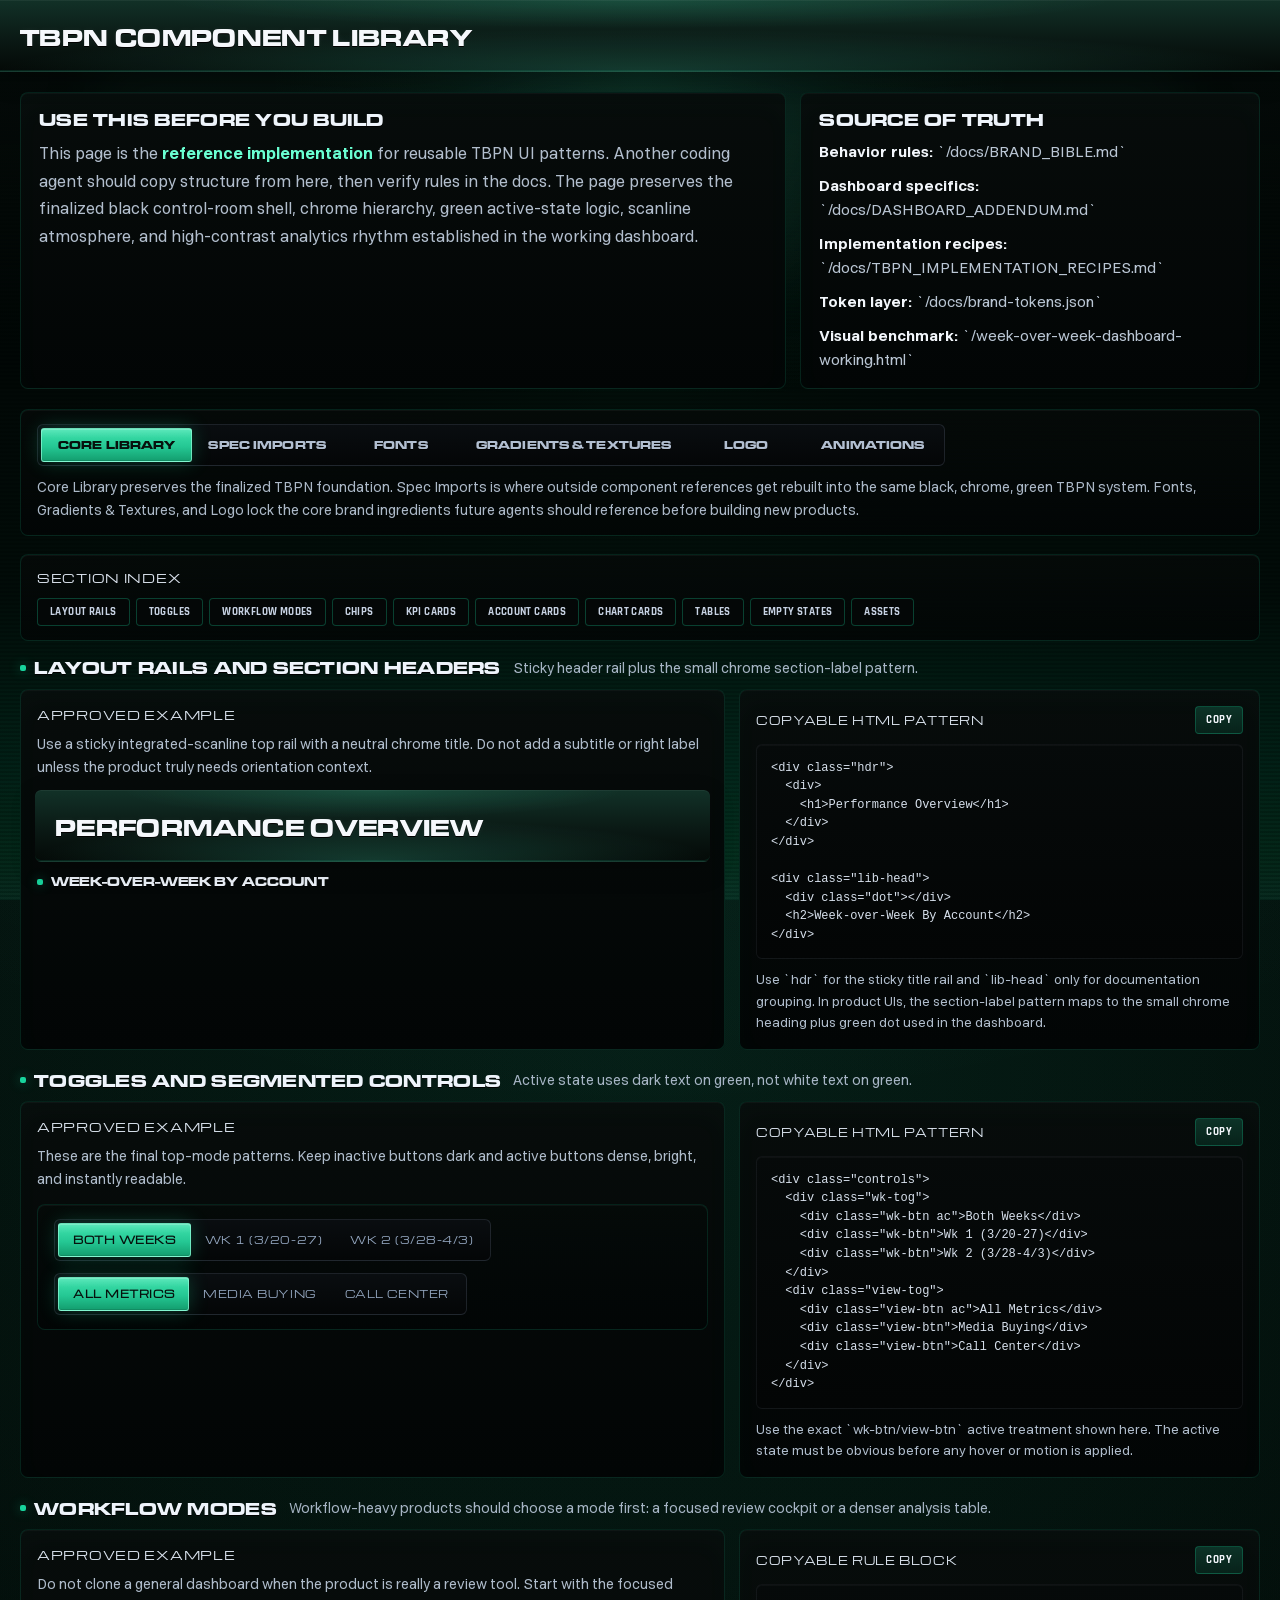
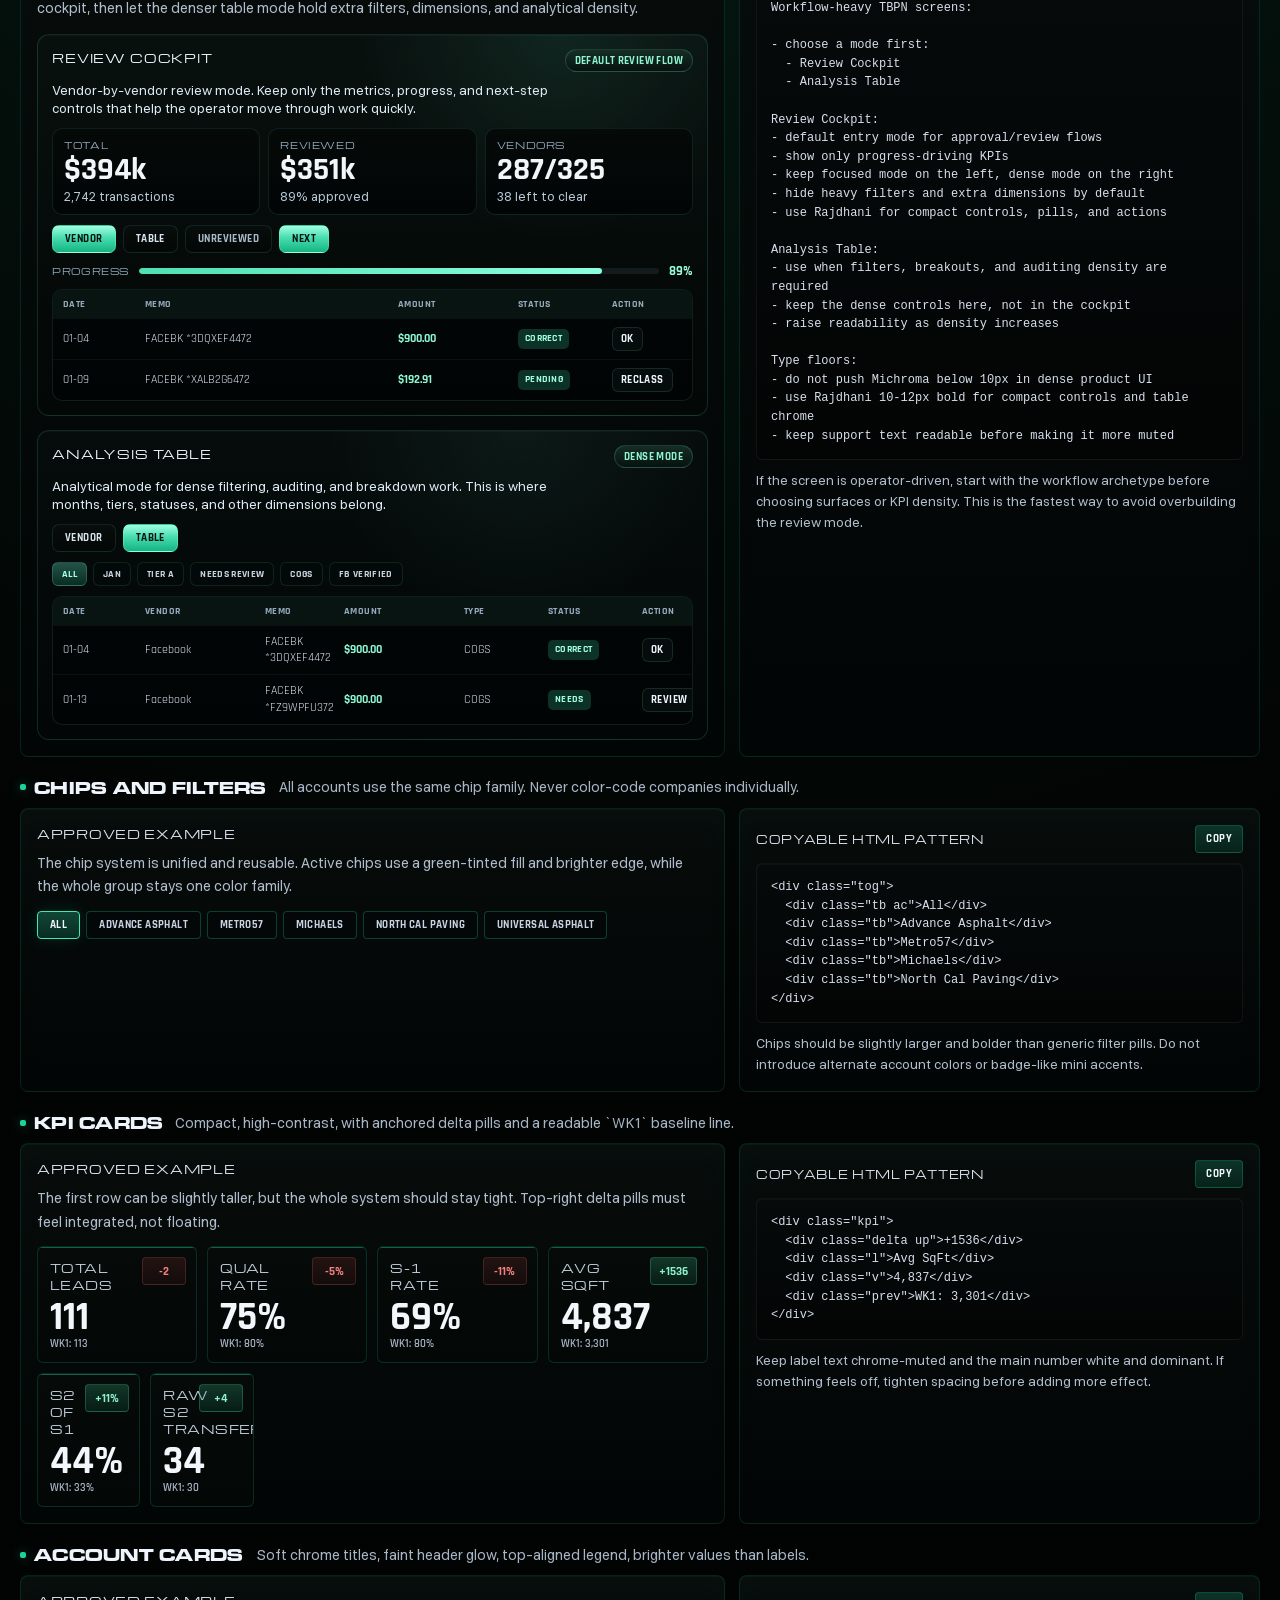
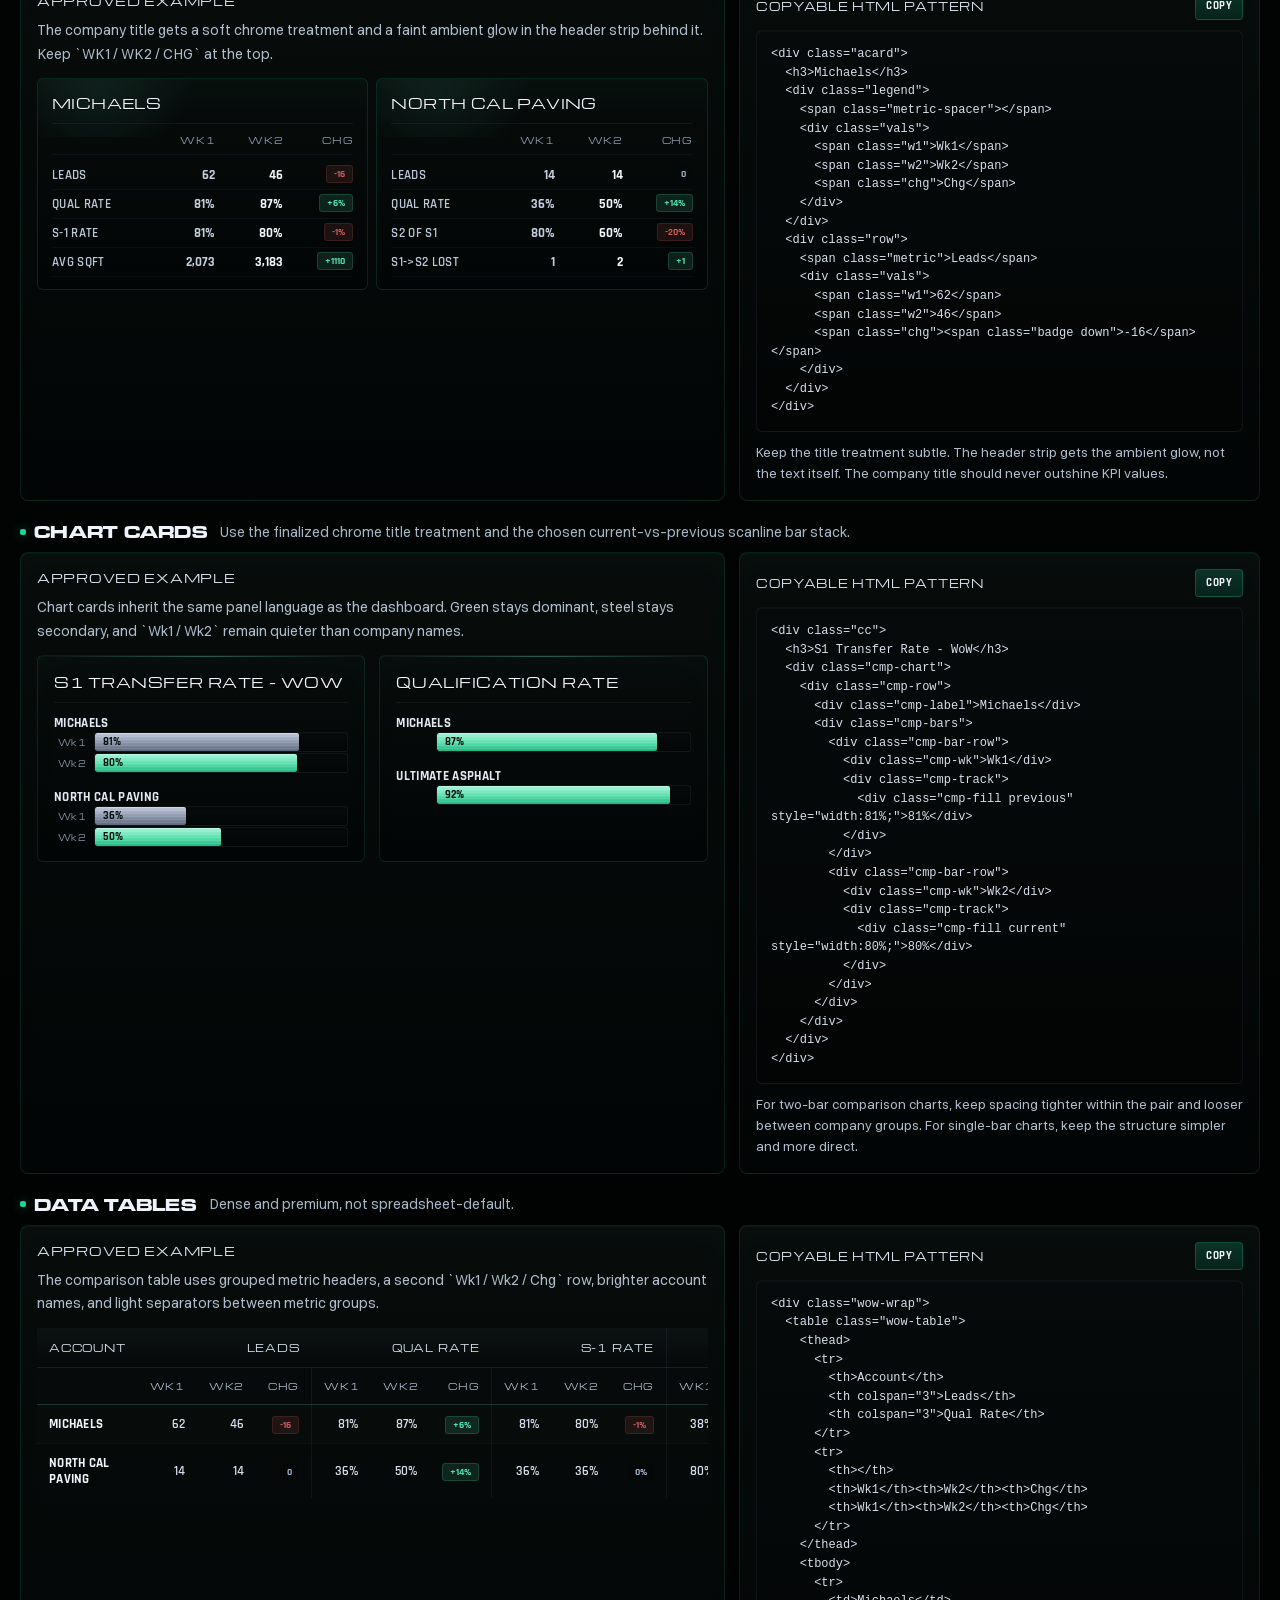
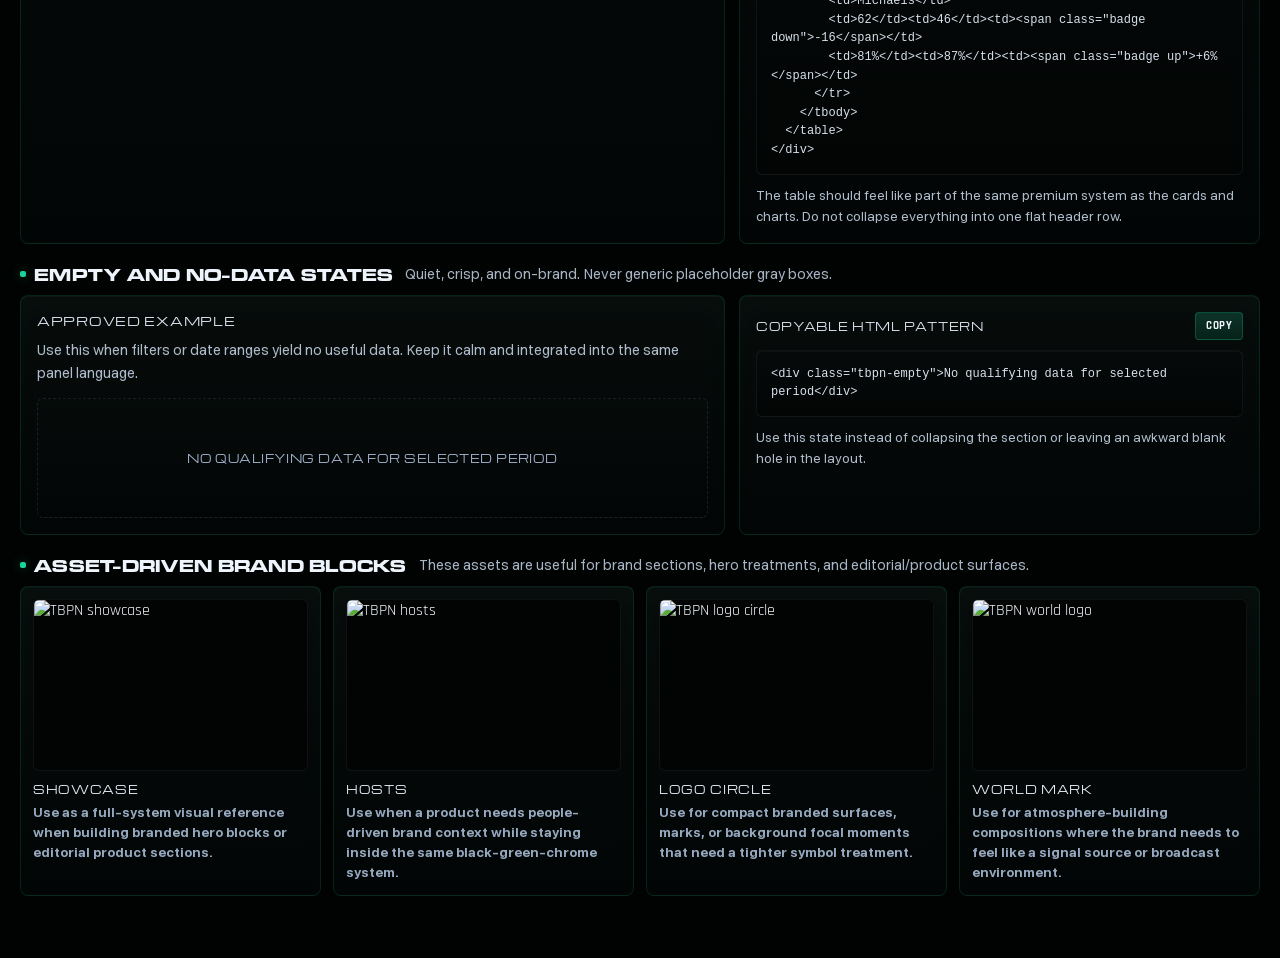
==== commit e5d0eae8: "Strengthen workflow UI guidance and library defaults" ====
--- a/tbpn-component-library.html
+++ b/tbpn-component-library.html
@@ -3495,6 +3495,240 @@
   line-height:1.42;
   font-weight:400;
   color:#d3deea;
+}
+.workflow-demo-grid{
+  display:grid;
+  gap:14px;
+  margin-top:14px;
+}
+.workflow-shell{
+  display:grid;
+  gap:10px;
+  padding:14px;
+  border-radius:12px;
+  border:1px solid rgba(92,255,211,0.14);
+  background:
+    radial-gradient(circle at 78% 0%, rgba(106,255,210,0.09), transparent 32%),
+    linear-gradient(180deg, rgba(8,16,14,0.98), rgba(3,7,6,0.98)),
+    repeating-linear-gradient(180deg, rgba(90,230,191,0.07) 0 1px, rgba(90,230,191,0) 1px 6px);
+  box-shadow:inset 0 1px 0 rgba(255,255,255,0.03);
+}
+.workflow-shell.analysis{
+  background:
+    radial-gradient(circle at 72% 0%, rgba(106,255,210,0.06), transparent 34%),
+    linear-gradient(180deg, rgba(6,12,11,0.99), rgba(2,6,6,0.99)),
+    repeating-linear-gradient(180deg, rgba(90,230,191,0.045) 0 1px, rgba(90,230,191,0) 1px 7px);
+}
+.workflow-shell-head{
+  display:flex;
+  align-items:flex-start;
+  justify-content:space-between;
+  gap:12px;
+}
+.workflow-shell-title{
+  font-family:"Michroma",sans-serif;
+  font-size:12px;
+  letter-spacing:0.07em;
+  text-transform:uppercase;
+  color:#eef4fb;
+}
+.workflow-shell-badge{
+  padding:4px 9px 3px;
+  border-radius:999px;
+  background:linear-gradient(180deg, rgba(23,48,40,0.9), rgba(8,18,15,0.96));
+  border:1px solid rgba(109,255,212,0.18);
+  color:#8ef5d1;
+  font-family:"Rajdhani",sans-serif;
+  font-size:11px;
+  font-weight:700;
+  letter-spacing:0.035em;
+  text-transform:uppercase;
+  white-space:nowrap;
+}
+.workflow-shell-copy{
+  font-family:"Universal Sans","Rajdhani",sans-serif;
+  font-size:13px;
+  line-height:1.4;
+  color:#dce8f3;
+  max-width:68ch;
+}
+.workflow-kpi-row{
+  display:grid;
+  grid-template-columns:repeat(3,minmax(0,1fr));
+  gap:8px;
+}
+.workflow-kpi{
+  padding:10px 11px 9px;
+  border-radius:10px;
+  border:1px solid rgba(131,255,210,0.10);
+  background:linear-gradient(180deg, rgba(5,10,9,0.96), rgba(2,5,5,0.98));
+  display:grid;
+  gap:4px;
+}
+.workflow-kpi span{
+  font-family:"Michroma",sans-serif;
+  font-size:9px;
+  letter-spacing:0.07em;
+  text-transform:uppercase;
+  color:#94aabd;
+}
+.workflow-kpi strong{
+  font-family:"Rajdhani",sans-serif;
+  font-size:32px;
+  line-height:0.92;
+  font-weight:700;
+  color:#f1f6fb;
+}
+.workflow-kpi small{
+  font-family:"Universal Sans","Rajdhani",sans-serif;
+  font-size:12px;
+  line-height:1.35;
+  color:#b7c9d9;
+}
+.workflow-toggle-row{
+  display:flex;
+  flex-wrap:wrap;
+  gap:7px;
+  align-items:center;
+}
+.workflow-toggle{
+  min-height:28px;
+  padding:6px 12px 5px;
+  border-radius:7px;
+  border:1px solid rgba(131,255,210,0.11);
+  background:linear-gradient(180deg, rgba(8,14,13,0.98), rgba(3,7,6,0.98));
+  color:#d8e4ee;
+  font-family:"Rajdhani",sans-serif;
+  font-size:11px;
+  font-weight:700;
+  letter-spacing:0.04em;
+  text-transform:uppercase;
+}
+.workflow-toggle.ac,
+.workflow-toggle.cta{
+  color:#07130f;
+  border-color:rgba(123,255,212,0.30);
+  background:linear-gradient(180deg, #9fffe0 0%, #47dcae 46%, #15b483 100%);
+}
+.workflow-toggle.ghost{
+  color:#a9bbc9;
+}
+.workflow-progress{
+  display:grid;
+  grid-template-columns:auto minmax(0,1fr) auto;
+  gap:10px;
+  align-items:center;
+}
+.workflow-progress span{
+  font-family:"Michroma",sans-serif;
+  font-size:9px;
+  letter-spacing:0.07em;
+  text-transform:uppercase;
+  color:#93a9bc;
+}
+.workflow-progress strong{
+  font-family:"Rajdhani",sans-serif;
+  font-size:13px;
+  font-weight:700;
+  color:#96ffd9;
+}
+.workflow-progress-track{
+  height:6px;
+  border-radius:999px;
+  background:rgba(86,106,116,0.18);
+  overflow:hidden;
+}
+.workflow-progress-fill{
+  height:100%;
+  border-radius:inherit;
+  background:linear-gradient(90deg, #4ee0b2 0%, #8cffe0 100%);
+}
+.workflow-filter-row{
+  display:flex;
+  flex-wrap:wrap;
+  gap:6px;
+}
+.workflow-filter{
+  min-height:24px;
+  padding:5px 9px 4px;
+  border-radius:6px;
+  border:1px solid rgba(131,255,210,0.10);
+  background:rgba(4,10,9,0.96);
+  color:#c7d4df;
+  font-family:"Rajdhani",sans-serif;
+  font-size:10px;
+  font-weight:700;
+  letter-spacing:0.035em;
+  text-transform:uppercase;
+}
+.workflow-filter.ac{
+  background:linear-gradient(180deg, rgba(112,255,216,0.30), rgba(22,128,97,0.30));
+  color:#a6ffe3;
+  border-color:rgba(131,255,210,0.18);
+}
+.workflow-table-preview{
+  display:grid;
+  border-radius:10px;
+  overflow:hidden;
+  border:1px solid rgba(131,255,210,0.10);
+  background:linear-gradient(180deg, rgba(2,6,6,0.92), rgba(1,4,4,0.98));
+}
+.workflow-head-row,
+.workflow-row{
+  display:grid;
+  grid-template-columns:72px 1.7fr 110px 84px 70px;
+  gap:10px;
+  align-items:center;
+  padding:8px 10px;
+}
+.workflow-head-row{
+  font-family:"Rajdhani",sans-serif;
+  font-size:10px;
+  font-weight:700;
+  letter-spacing:0.04em;
+  text-transform:uppercase;
+  color:#95aabc;
+  background:rgba(12,28,23,0.70);
+}
+.workflow-row{
+  border-top:1px solid rgba(159,177,202,0.06);
+  font-family:"Rajdhani",sans-serif;
+  font-size:12px;
+  line-height:1.35;
+  color:#dbe7f2;
+}
+.workflow-row .workflow-amt{
+  font-weight:700;
+  color:#8ef6d1;
+}
+.workflow-row .workflow-status{
+  justify-self:start;
+  min-height:20px;
+  padding:3px 7px 2px;
+  border-radius:5px;
+  background:rgba(19,71,55,0.68);
+  color:#9fffdc;
+  font-size:10px;
+  font-weight:700;
+  letter-spacing:0.03em;
+  text-transform:uppercase;
+}
+.workflow-row .workflow-action{
+  justify-self:start;
+  min-height:22px;
+  padding:4px 8px 3px;
+  border-radius:6px;
+  background:rgba(7,13,13,0.98);
+  border:1px solid rgba(131,255,210,0.12);
+  color:#edf4fb;
+  font-size:11px;
+  font-weight:700;
+  letter-spacing:0.035em;
+  text-transform:uppercase;
+}
+.workflow-analysis-table .workflow-head-row,
+.workflow-analysis-table .workflow-row{
+  grid-template-columns:72px 110px 1.65fr 110px 74px 84px 72px;
 }
 .font-rule-grid{
   display:grid;
@@ -4977,6 +5211,7 @@
       <div class="nav-links">
         <a href="#layout-rails">Layout Rails</a>
         <a href="#toggles">Toggles</a>
+        <a href="#workflow-modes">Workflow Modes</a>
         <a href="#chips">Chips</a>
         <a href="#kpi-cards">KPI Cards</a>
         <a href="#account-cards">Account Cards</a>
@@ -5068,6 +5303,127 @@
   &lt;/div&gt;
 &lt;/div&gt;</code></pre>
           <div class="class-note">Use the exact `wk-btn/view-btn` active treatment shown here. The active state must be obvious before any hover or motion is applied.</div>
+        </div>
+      </div>
+    </section>
+
+    <section class="lib-section" id="workflow-modes">
+      <div class="lib-head">
+        <div class="dot"></div>
+        <h2>Workflow Modes</h2>
+        <p>Workflow-heavy products should choose a mode first: a focused review cockpit or a denser analysis table.</p>
+      </div>
+      <div class="lib-grid">
+        <div class="lib-card">
+          <div class="demo-title">Approved Example</div>
+          <div class="demo-note">Do not clone a general dashboard when the product is really a review tool. Start with the focused cockpit, then let the denser table mode hold extra filters, dimensions, and analytical density.</div>
+          <div class="workflow-demo-grid">
+            <div class="workflow-shell">
+              <div class="workflow-shell-head">
+                <div class="workflow-shell-title">Review Cockpit</div>
+                <div class="workflow-shell-badge">Default review flow</div>
+              </div>
+              <div class="workflow-shell-copy">Vendor-by-vendor review mode. Keep only the metrics, progress, and next-step controls that help the operator move through work quickly.</div>
+              <div class="workflow-kpi-row">
+                <div class="workflow-kpi">
+                  <span>Total</span>
+                  <strong>$394k</strong>
+                  <small>2,742 transactions</small>
+                </div>
+                <div class="workflow-kpi">
+                  <span>Reviewed</span>
+                  <strong>$351k</strong>
+                  <small>89% approved</small>
+                </div>
+                <div class="workflow-kpi">
+                  <span>Vendors</span>
+                  <strong>287/325</strong>
+                  <small>38 left to clear</small>
+                </div>
+              </div>
+              <div class="workflow-toggle-row">
+                <div class="workflow-toggle ac">Vendor</div>
+                <div class="workflow-toggle">Table</div>
+                <div class="workflow-toggle ghost">Unreviewed</div>
+                <div class="workflow-toggle cta">Next</div>
+              </div>
+              <div class="workflow-progress">
+                <span>Progress</span>
+                <div class="workflow-progress-track"><div class="workflow-progress-fill" style="width:89%;"></div></div>
+                <strong>89%</strong>
+              </div>
+              <div class="workflow-table-preview">
+                <div class="workflow-head-row">
+                  <div>Date</div><div>Memo</div><div>Amount</div><div>Status</div><div>Action</div>
+                </div>
+                <div class="workflow-row">
+                  <div>01-04</div><div>FACEBK *3DQXEF4472</div><div class="workflow-amt">$900.00</div><div class="workflow-status">Correct</div><div class="workflow-action">OK</div>
+                </div>
+                <div class="workflow-row">
+                  <div>01-09</div><div>FACEBK *XALB2G6472</div><div class="workflow-amt">$192.91</div><div class="workflow-status">Pending</div><div class="workflow-action">Reclass</div>
+                </div>
+              </div>
+            </div>
+            <div class="workflow-shell analysis">
+              <div class="workflow-shell-head">
+                <div class="workflow-shell-title">Analysis Table</div>
+                <div class="workflow-shell-badge">Dense mode</div>
+              </div>
+              <div class="workflow-shell-copy">Analytical mode for dense filtering, auditing, and breakdown work. This is where months, tiers, statuses, and other dimensions belong.</div>
+              <div class="workflow-toggle-row">
+                <div class="workflow-toggle">Vendor</div>
+                <div class="workflow-toggle ac">Table</div>
+              </div>
+              <div class="workflow-filter-row">
+                <div class="workflow-filter ac">All</div>
+                <div class="workflow-filter">Jan</div>
+                <div class="workflow-filter">Tier A</div>
+                <div class="workflow-filter">Needs Review</div>
+                <div class="workflow-filter">COGS</div>
+                <div class="workflow-filter">FB Verified</div>
+              </div>
+              <div class="workflow-table-preview workflow-analysis-table">
+                <div class="workflow-head-row">
+                  <div>Date</div><div>Vendor</div><div>Memo</div><div>Amount</div><div>Type</div><div>Status</div><div>Action</div>
+                </div>
+                <div class="workflow-row">
+                  <div>01-04</div><div>Facebook</div><div>FACEBK *3DQXEF4472</div><div class="workflow-amt">$900.00</div><div>COGS</div><div class="workflow-status">Correct</div><div class="workflow-action">OK</div>
+                </div>
+                <div class="workflow-row">
+                  <div>01-13</div><div>Facebook</div><div>FACEBK *FZ9WPFU372</div><div class="workflow-amt">$900.00</div><div>COGS</div><div class="workflow-status">Needs</div><div class="workflow-action">Review</div>
+                </div>
+              </div>
+            </div>
+          </div>
+        </div>
+        <div class="code-card">
+          <div class="code-head">
+            <h3>Copyable Rule Block</h3>
+            <button class="copy-btn" data-copy-target="code-workflow">Copy</button>
+          </div>
+          <pre><code id="code-workflow">Workflow-heavy TBPN screens:
+
+- choose a mode first:
+  - Review Cockpit
+  - Analysis Table
+
+Review Cockpit:
+- default entry mode for approval/review flows
+- show only progress-driving KPIs
+- keep focused mode on the left, dense mode on the right
+- hide heavy filters and extra dimensions by default
+- use Rajdhani for compact controls, pills, and actions
+
+Analysis Table:
+- use when filters, breakouts, and auditing density are required
+- keep the dense controls here, not in the cockpit
+- raise readability as density increases
+
+Type floors:
+- do not push Michroma below 10px in dense product UI
+- use Rajdhani 10-12px bold for compact controls and table chrome
+- keep support text readable before making it more muted</code></pre>
+          <div class="class-note">If the screen is operator-driven, start with the workflow archetype before choosing surfaces or KPI density. This is the fastest way to avoid overbuilding the review mode.</div>
         </div>
       </div>
     </section>
@@ -7783,7 +8139,7 @@
               </div>
               <div>
                 <div class="k">System Label</div>
-                <div class="v">Michroma 9-11px uppercase</div>
+                <div class="v">Michroma 10-11px uppercase, short only</div>
                 <div class="sample sample-display-label">All Metrics</div>
               </div>
             </div>
@@ -7802,8 +8158,8 @@
                 <div class="sample sample-support-secondary">Smaller notes should still feel clean, modern, and readable.</div>
               </div>
               <div>
-                <div class="k">Dense Utility</div>
-                <div class="v">Rajdhani 11-12px bold</div>
+                <div class="k">Operational Controls</div>
+                <div class="v">Rajdhani 10-12px bold</div>
                 <div class="sample sample-ui-dense">WK1 / WK2 / CHG</div>
               </div>
               <div>
@@ -7847,20 +8203,20 @@
       </section>
 
       <section class="lib-section" id="font-rules">
-        <div class="lib-head">
-          <div class="dot"></div>
-          <h2>Usage Rules</h2>
-          <p>Keep the hierarchy disciplined so the display voice doesn’t overpower the product.</p>
-        </div>
-        <div class="lib-grid">
-          <div class="lib-card">
-            <div class="demo-title">Approved Rules</div>
-            <div class="demo-note">Michroma is for structure and signal. Universal Sans is for regular support copy. Rajdhani is for stronger readable UI and throughput. Microgramma Extended Bold is for giant editorial or broadcast headlines, with italic reserved for short high-energy kickers and chyron straps only. If something feels hard to read, fix contrast, spacing, or size before introducing a new font.</div>
-            <div class="font-decision-list">
-              <div class="font-decision">
-                <div class="num">1</div>
-                <div>
-                  <strong>Is it structural chrome?</strong>
+      <div class="lib-head">
+        <div class="dot"></div>
+        <h2>Usage Rules</h2>
+        <p>Keep the hierarchy disciplined so the display voice doesn’t overpower the product.</p>
+      </div>
+      <div class="lib-grid">
+        <div class="lib-card">
+          <div class="demo-title">Approved Rules</div>
+          <div class="demo-note">Michroma is for structure and signal. Universal Sans is for regular support copy. Rajdhani is for stronger readable UI and throughput. Microgramma Extended Bold is for giant editorial or broadcast headlines, with italic reserved for short high-energy kickers and chyron straps only. In dense workflow screens, do not keep shrinking Michroma to force brand feel into tiny controls. Cut to Rajdhani instead.</div>
+          <div class="font-decision-list">
+            <div class="font-decision">
+              <div class="num">1</div>
+              <div>
+                <strong>Is it structural chrome?</strong>
                   <span>If it is a rail title, tab, label, section heading, or system-facing UI title, use <code>Michroma</code>.</span>
                 </div>
               </div>
@@ -7875,7 +8231,7 @@
                 <div class="num">3</div>
                 <div>
                   <strong>Does it need punch and readability?</strong>
-                  <span>If it is a KPI value, dense utility label, or stronger operational text, use <code>Rajdhani</code>.</span>
+                  <span>If it is a KPI value, dense utility label, compact action, status pill, or stronger operational text, use <code>Rajdhani</code>.</span>
                 </div>
               </div>
               <div class="font-decision">
@@ -7903,6 +8259,11 @@
                 <div class="example ui">4,837</div>
               </div>
               <div class="font-rule-card good">
+                <h5>Cut To Rajdhani In Dense Tools</h5>
+                <p>If buttons, toggles, pills, or table headers start getting tiny, switch that role to Rajdhani instead of shrinking Michroma below readability.</p>
+                <div class="example ui">Vendor / Table / Next</div>
+              </div>
+              <div class="font-rule-card good">
                 <h5>Use Microgramma For Broadcast Moments</h5>
                 <p>Only giant promo slugs, news bars, and date/event strips should jump to the broadcast headline voice.</p>
                 <div class="example broadcast">Netflix Set To Buy Warner Bros</div>
@@ -7913,6 +8274,11 @@
                 <div class="example bad-example">Do not write paragraphs in chrome voice.</div>
               </div>
               <div class="font-rule-card bad">
+                <h5>Do Not Shrink Michroma Too Far</h5>
+                <p>Very small filters, pills, and table chrome should not live at fragile 7-9px Michroma just to preserve the look. Readability wins first.</p>
+                <div class="example bad-example">Tiny chrome text is not a premium UI.</div>
+              </div>
+              <div class="font-rule-card bad">
                 <h5>Do Not Use Broadcast For UI</h5>
                 <p>The broadcast font is powerful because it is rare. If it leaks into tabs or KPI labels, hierarchy collapses.</p>
                 <div class="example bad-example">All Metrics / Qual Rate / Wk1</div>
@@ -7933,11 +8299,13 @@
 - use Michroma for headings, labels, rails, tabs, and system UI
 - use Universal Sans for regular support copy, helper text, and explanatory text
 - use Rajdhani for bold values, denser product text, and stronger readable UI
+- cut compact controls, pills, and table headers to Rajdhani before shrinking Michroma below readability
 - use the broadcast font for giant promo/news/date headlines, with italic only for short kicker or chyron straps
 
 Do not:
 - introduce generic system fonts as the primary voice
 - use Michroma for long paragraphs
+- force tiny workflow controls into 7-9px Michroma just to keep the chrome voice
 - use the broadcast font for normal dashboard UI
 - use broadcast italic for long headlines or body copy
 - solve hierarchy issues by adding more font families</code></pre>
